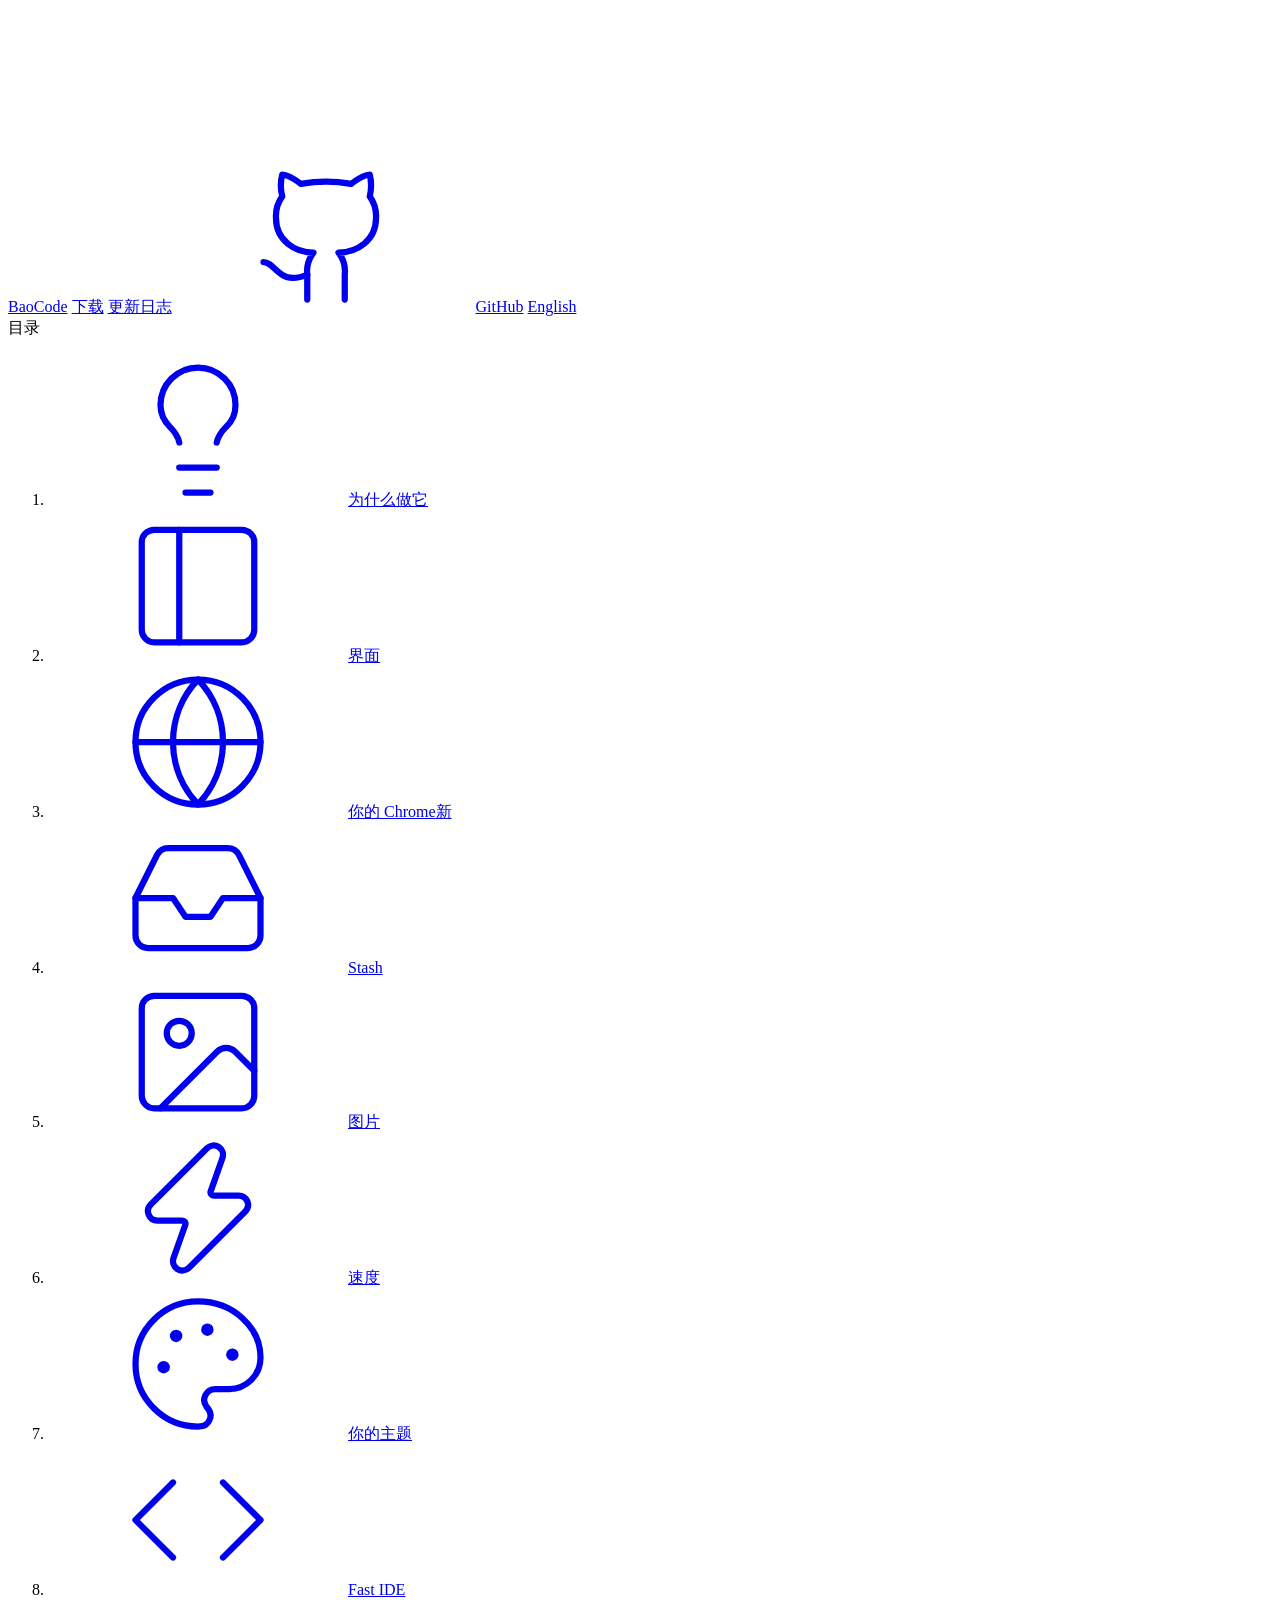
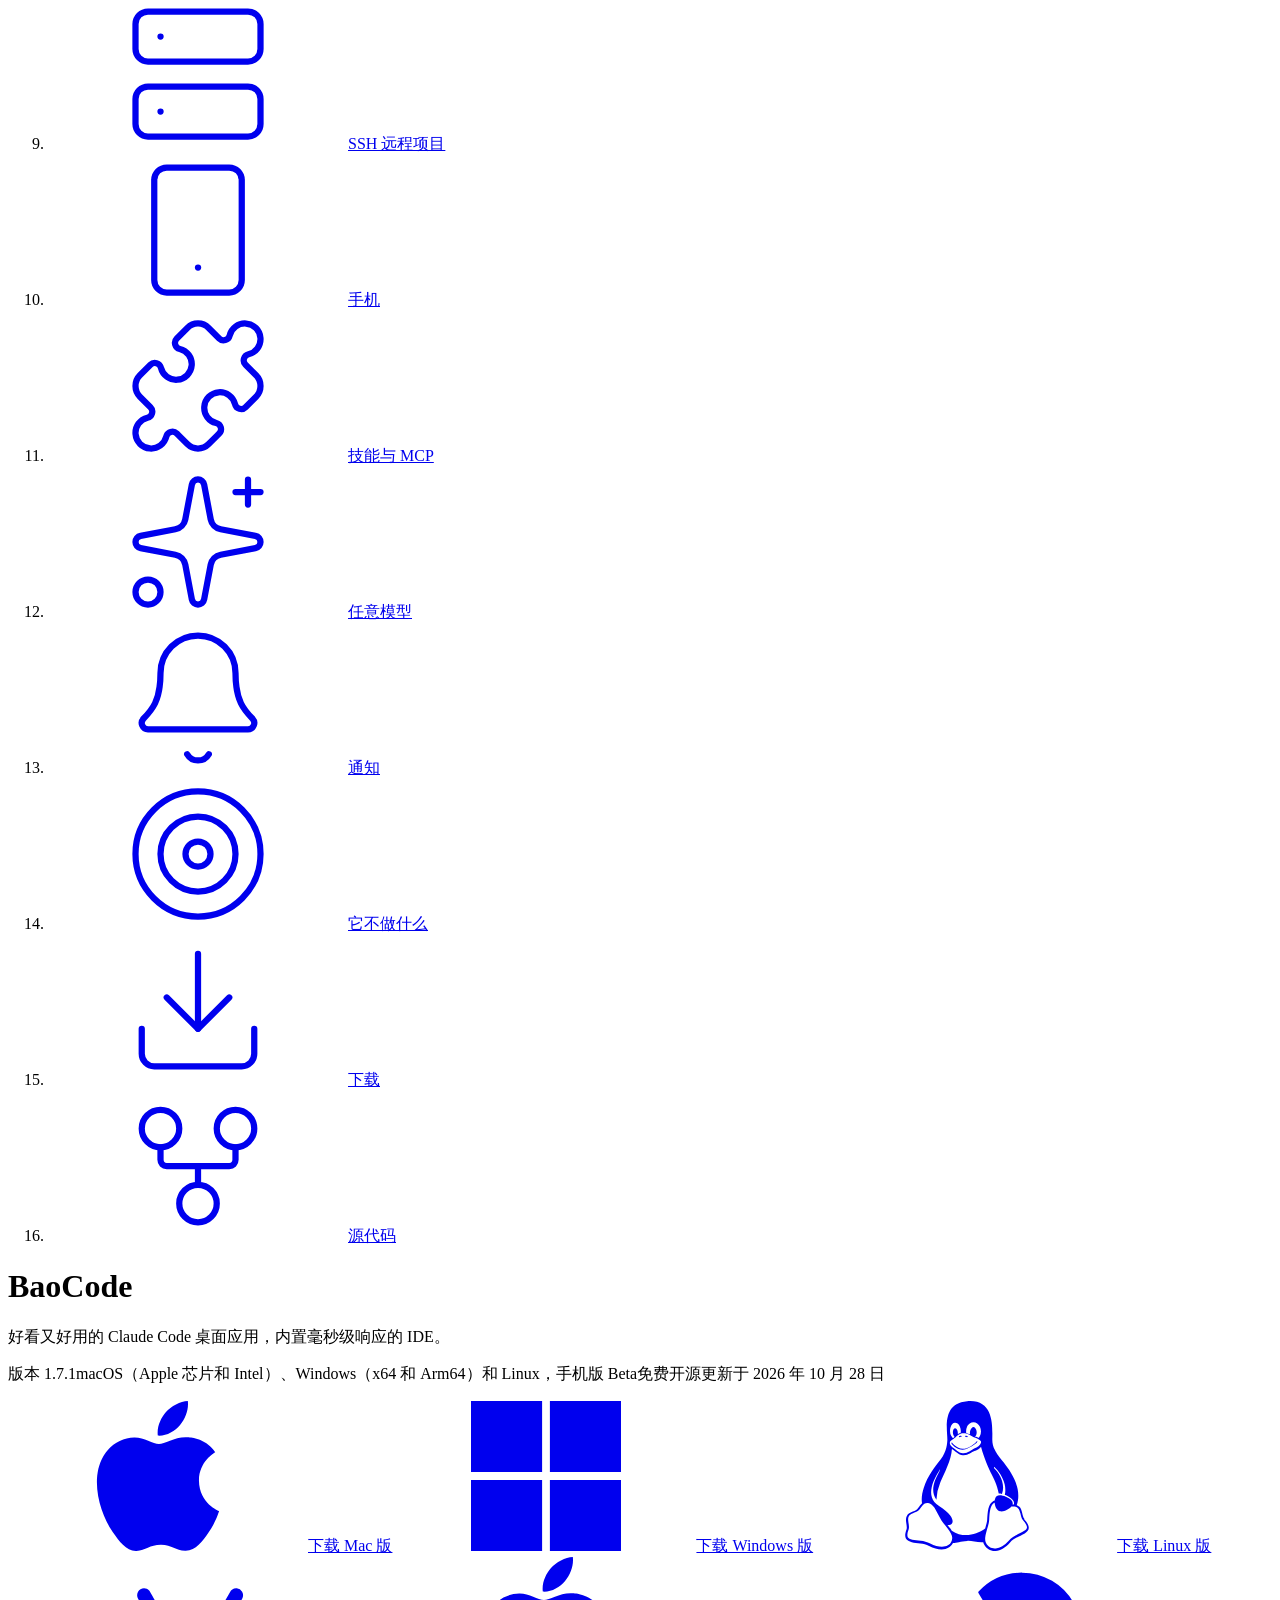
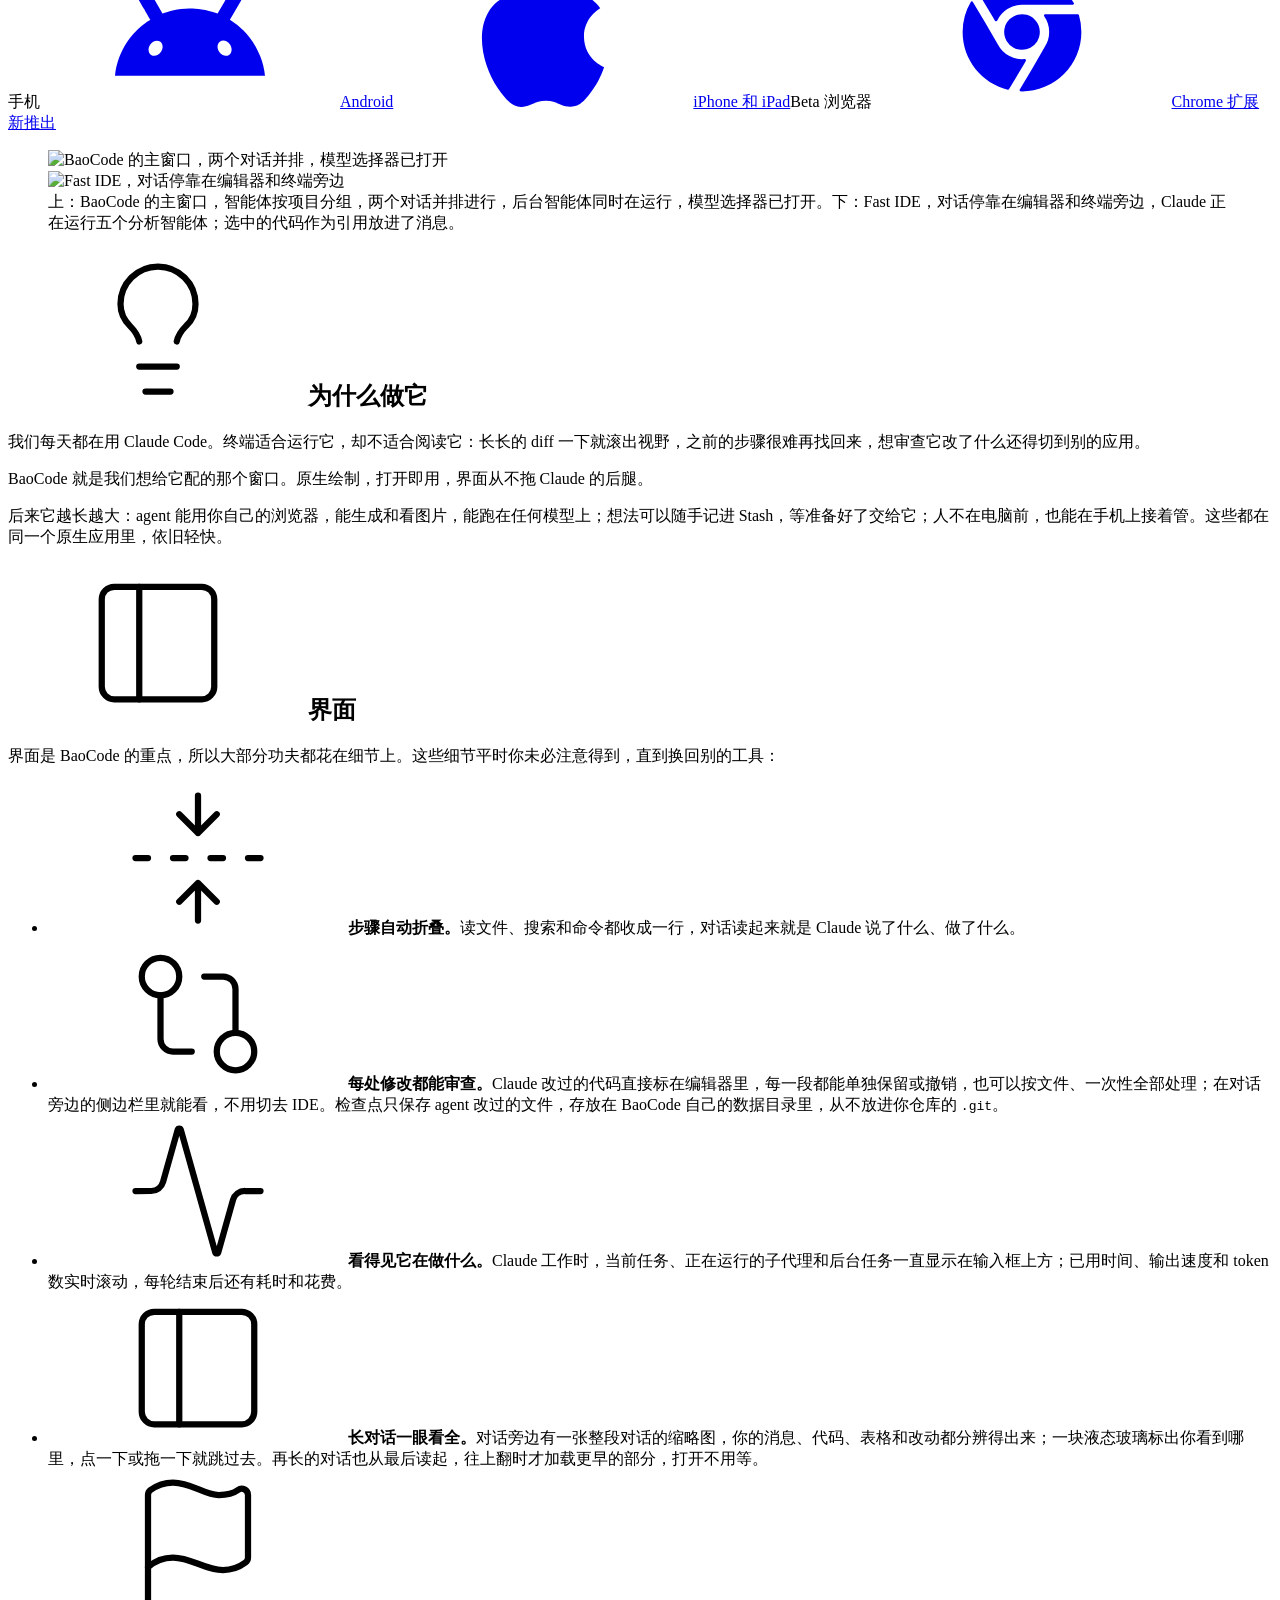
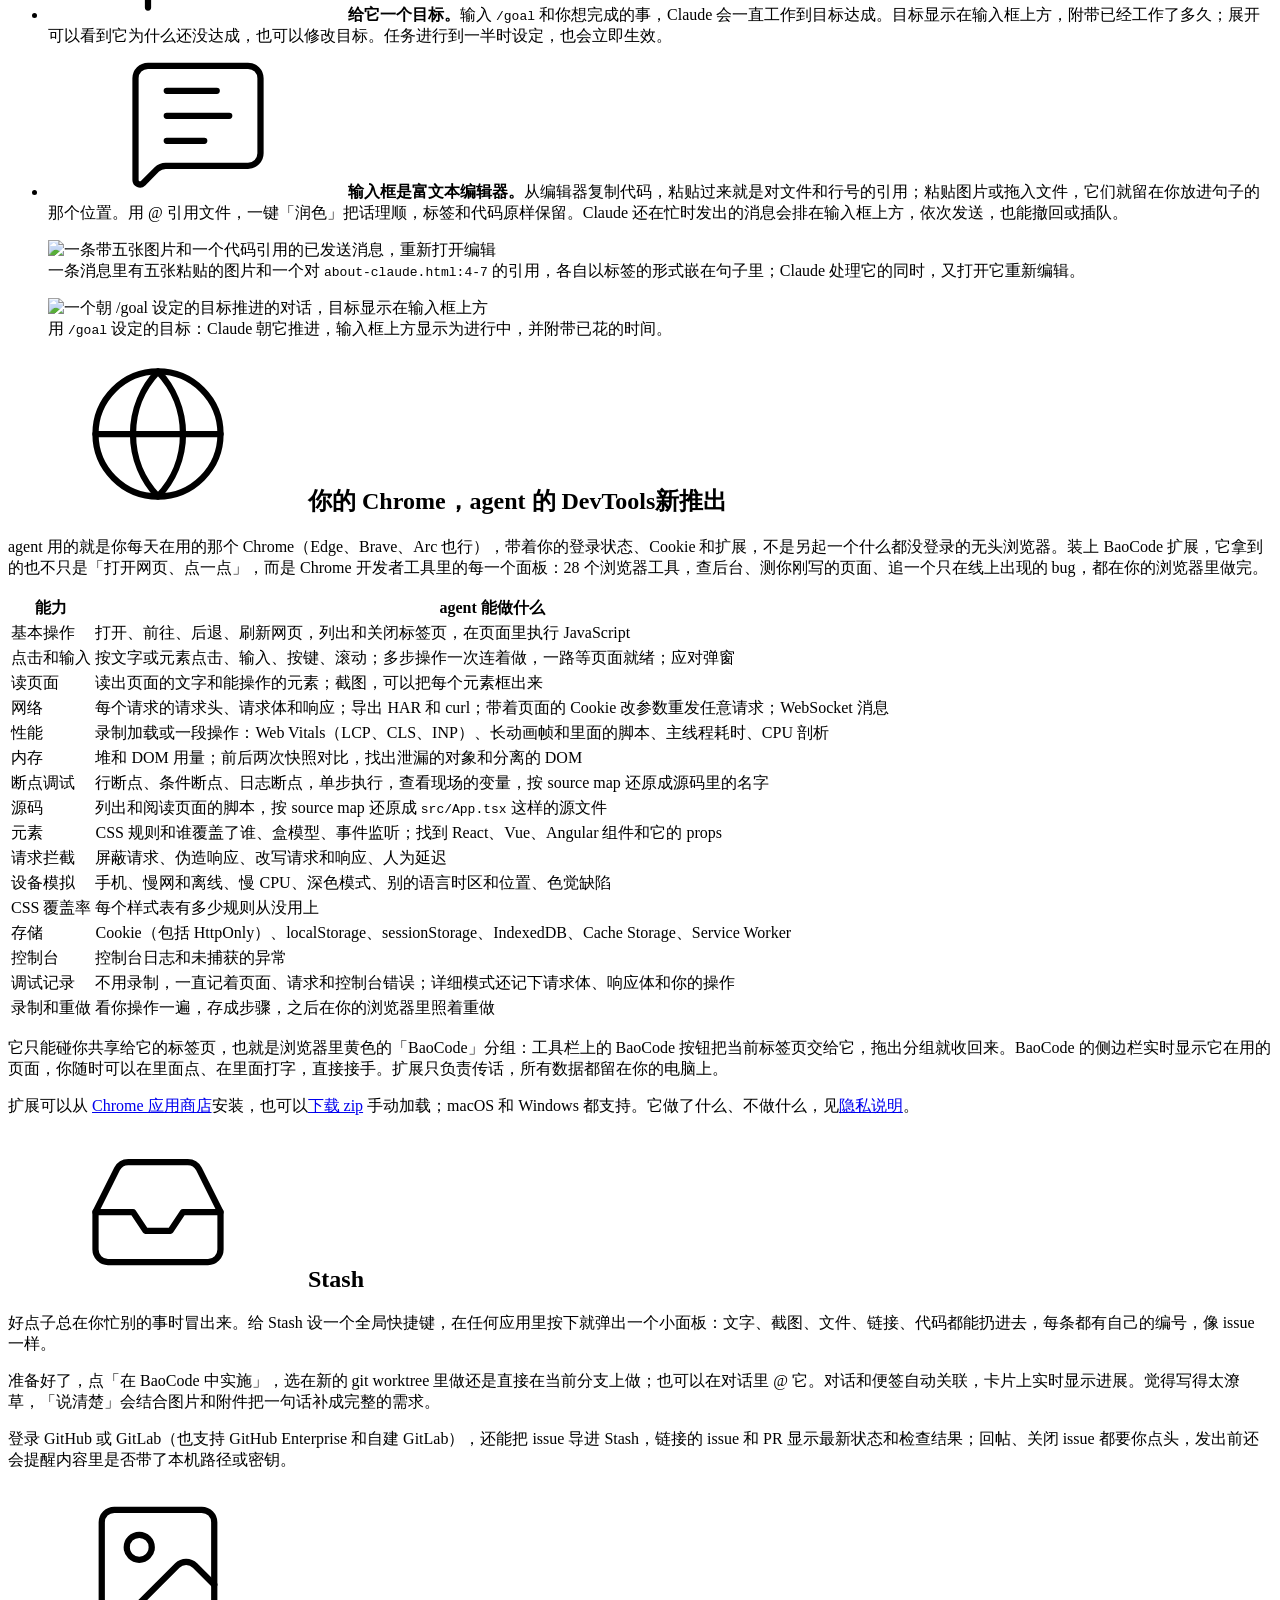
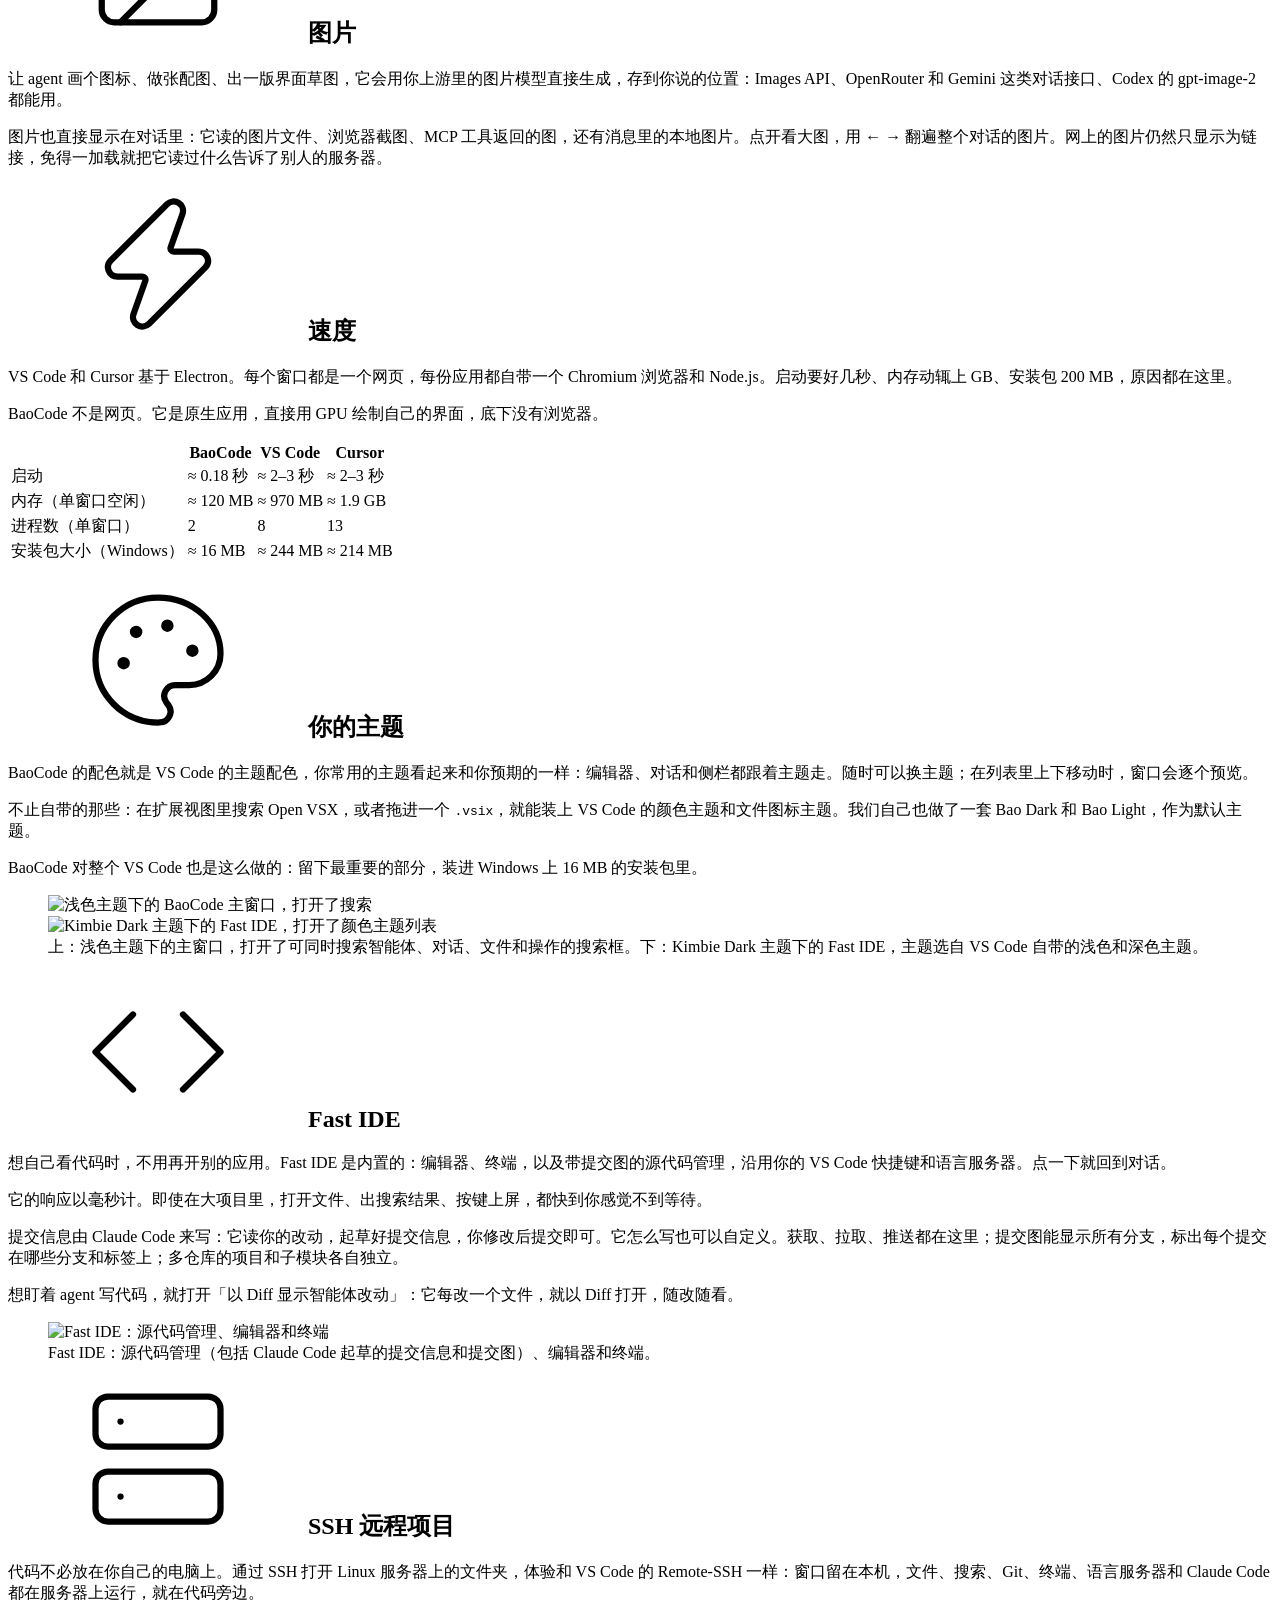
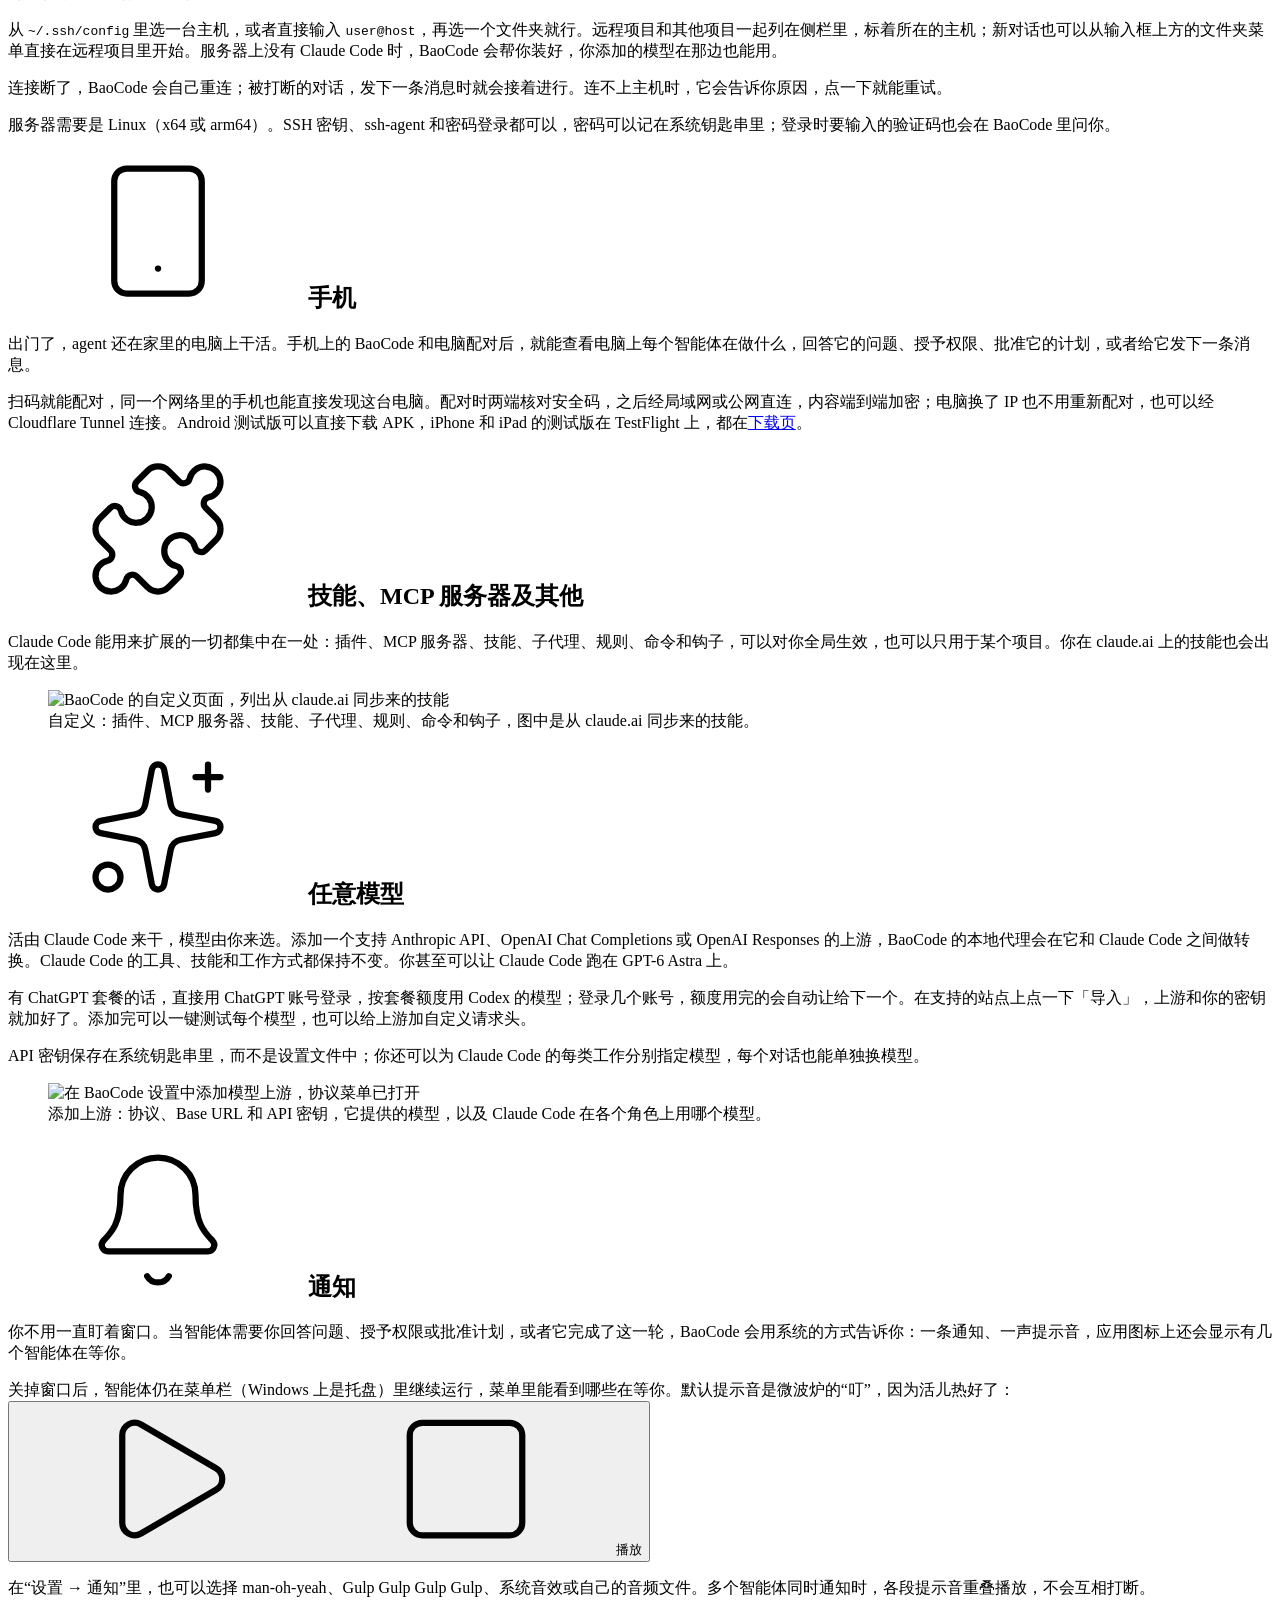
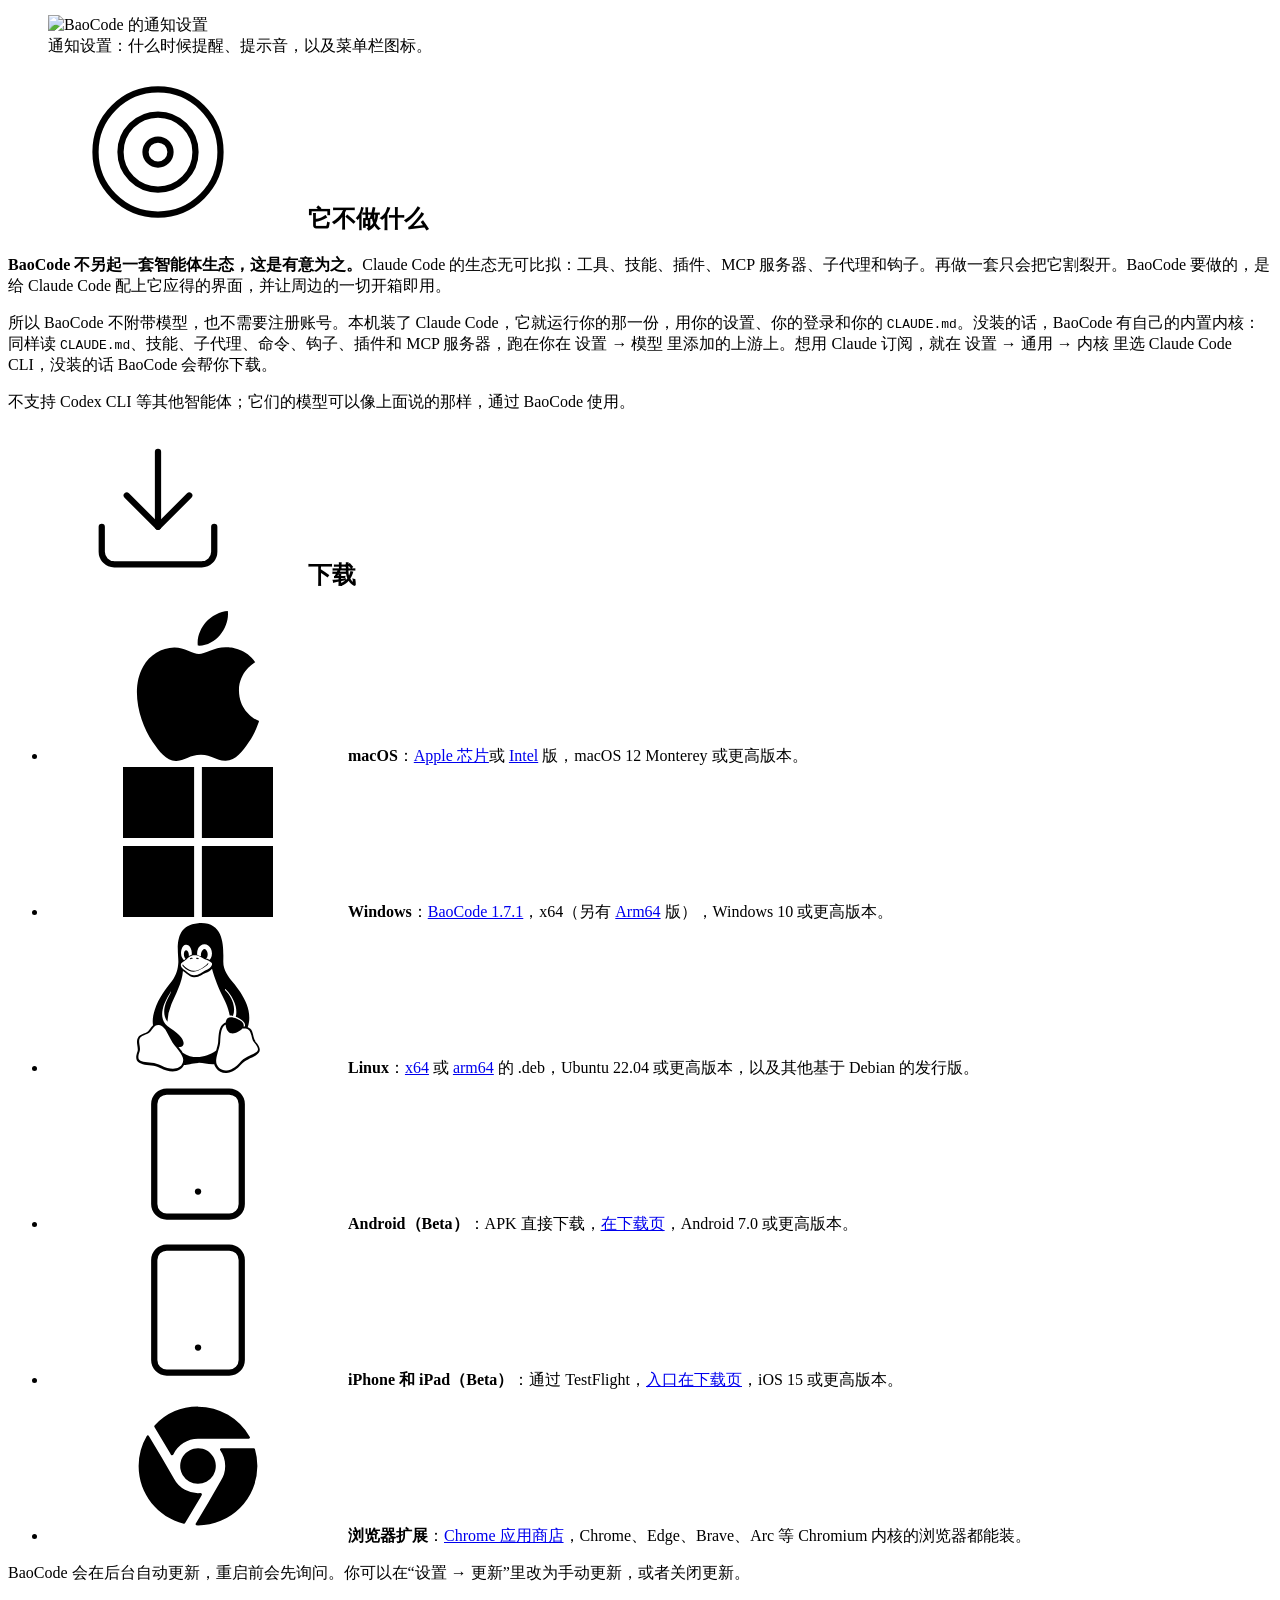
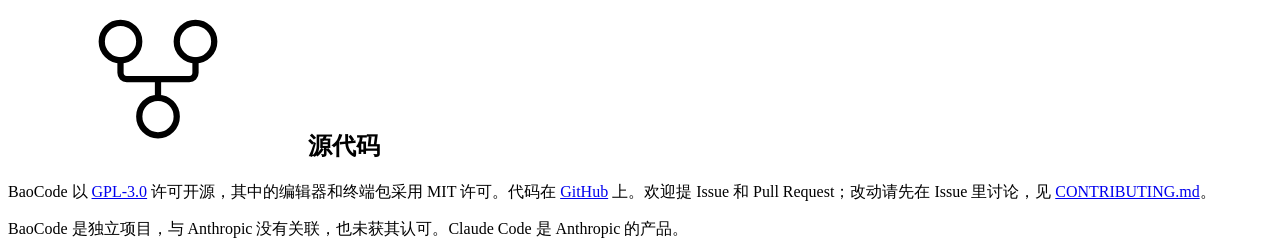
==== site/zh/index.html @ f74f6188 "site: the Android beta back on the site The download page has the Android card again, its APK button" ====
<!doctype html>
<html lang="zh-CN">
<head>
<meta charset="utf-8">
<meta name="viewport" content="width=device-width, initial-scale=1">
<title>BaoCode — 好看又好用的 Claude Code 桌面应用</title>
<meta name="description" content="好看又好用的 Claude Code 桌面应用，内置毫秒级响应的 IDE。">
<link rel="icon" href="/icon.png">
<link rel="stylesheet" href="/style.css">
<script src="/head.js"></script>
<link rel="alternate" hreflang="en" href="https://baocode.dev/">
<link rel="alternate" hreflang="zh" href="https://baocode.dev/zh/">
</head>
<body>
<svg class="sprite" aria-hidden="true">
  <!-- Lucide (ISC), https://lucide.dev; the Apple, Windows and Linux logos from Simple Icons (CC0), https://simpleicons.org -->
  <symbol id="ic-apple" viewBox="0 0 24 24"><path fill="currentColor" d="M12.152 6.896c-.948 0-2.415-1.078-3.96-1.04c-2.04.027-3.91 1.183-4.961 3.014c-2.117 3.675-.546 9.103 1.519 12.09c1.013 1.454 2.208 3.09 3.792 3.039c1.52-.065 2.09-.987 3.935-.987c1.831 0 2.35.987 3.96.948c1.637-.026 2.676-1.48 3.676-2.948c1.156-1.688 1.636-3.325 1.662-3.415c-.039-.013-3.182-1.221-3.22-4.857c-.026-3.04 2.48-4.494 2.597-4.559c-1.429-2.09-3.623-2.324-4.39-2.376c-2-.156-3.675 1.09-4.61 1.09zM15.53 3.83c.843-1.012 1.4-2.427 1.245-3.83c-1.207.052-2.662.805-3.532 1.818c-.78.896-1.454 2.338-1.273 3.714c1.338.104 2.715-.688 3.559-1.701"/></symbol>
  <symbol id="ic-windows" viewBox="0 0 24 24"><path fill="currentColor" d="M0 0h11.377v11.372H0Zm12.623 0H24v11.372H12.623ZM0 12.623h11.377V24H0Zm12.623 0H24V24H12.623"/></symbol>
  <symbol id="ic-linux" viewBox="0 0 24 24"><path fill="currentColor" d="M12.504 0c-.155 0-.315.008-.48.021-4.226.333-3.105 4.807-3.17 6.298-.076 1.092-.3 1.953-1.05 3.02-.885 1.051-2.127 2.75-2.716 4.521-.278.832-.41 1.684-.287 2.489a.424.424 0 00-.11.135c-.26.268-.45.6-.663.839-.199.199-.485.267-.797.4-.313.136-.658.269-.864.68-.09.189-.136.394-.132.602 0 .199.027.4.055.536.058.399.116.728.04.97-.249.68-.28 1.145-.106 1.484.174.334.535.47.94.601.81.2 1.91.135 2.774.6.926.466 1.866.67 2.616.47.526-.116.97-.464 1.208-.946.587-.003 1.23-.269 2.26-.334.699-.058 1.574.267 2.577.2.025.134.063.198.114.333l.003.003c.391.778 1.113 1.132 1.884 1.071.771-.06 1.592-.536 2.257-1.306.631-.765 1.683-1.084 2.378-1.503.348-.199.629-.469.649-.853.023-.4-.2-.811-.714-1.376v-.097l-.003-.003c-.17-.2-.25-.535-.338-.926-.085-.401-.182-.786-.492-1.046h-.003c-.059-.054-.123-.067-.188-.135a.357.357 0 00-.19-.064c.431-1.278.264-2.55-.173-3.694-.533-1.41-1.465-2.638-2.175-3.483-.796-1.005-1.576-1.957-1.56-3.368.026-2.152.236-6.133-3.544-6.139zm.529 3.405h.013c.213 0 .396.062.584.198.19.135.33.332.438.533.105.259.158.459.166.724 0-.02.006-.04.006-.06v.105a.086.086 0 01-.004-.021l-.004-.024a1.807 1.807 0 01-.15.706.953.953 0 01-.213.335.71.71 0 00-.088-.042c-.104-.045-.198-.064-.284-.133a1.312 1.312 0 00-.22-.066c.05-.06.146-.133.183-.198.053-.128.082-.264.088-.402v-.02a1.21 1.21 0 00-.061-.4c-.045-.134-.101-.2-.183-.333-.084-.066-.167-.132-.267-.132h-.016c-.093 0-.176.03-.262.132a.8.8 0 00-.205.334 1.18 1.18 0 00-.09.4v.019c.002.089.008.179.02.267-.193-.067-.438-.135-.607-.202a1.635 1.635 0 01-.018-.2v-.02a1.772 1.772 0 01.15-.768c.082-.22.232-.406.43-.533a.985.985 0 01.594-.2zm-2.962.059h.036c.142 0 .27.048.399.135.146.129.264.288.344.465.09.199.14.4.153.667v.004c.007.134.006.2-.002.266v.08c-.03.007-.056.018-.083.024-.152.055-.274.135-.393.2.012-.09.013-.18.003-.267v-.015c-.012-.133-.04-.2-.082-.333a.613.613 0 00-.166-.267.248.248 0 00-.183-.064h-.021c-.071.006-.13.04-.186.132a.552.552 0 00-.12.27.944.944 0 00-.023.33v.015c.012.135.037.2.08.334.046.134.098.2.166.268.01.009.02.018.034.024-.07.057-.117.07-.176.136a.304.304 0 01-.131.068 2.62 2.62 0 01-.275-.402 1.772 1.772 0 01-.155-.667 1.759 1.759 0 01.08-.668 1.43 1.43 0 01.283-.535c.128-.133.26-.2.418-.2zm1.37 1.706c.332 0 .733.065 1.216.399.293.2.523.269 1.052.468h.003c.255.136.405.266.478.399v-.131a.571.571 0 01.016.47c-.123.31-.516.643-1.063.842v.002c-.268.135-.501.333-.775.465-.276.135-.588.292-1.012.267a1.139 1.139 0 01-.448-.067 3.566 3.566 0 01-.322-.198c-.195-.135-.363-.332-.612-.465v-.005h-.005c-.4-.246-.616-.512-.686-.71-.07-.268-.005-.47.193-.6.224-.135.38-.271.483-.336.104-.074.143-.102.176-.131h.002v-.003c.169-.202.436-.47.839-.601.139-.036.294-.065.466-.065zm2.8 2.142c.358 1.417 1.196 3.475 1.735 4.473.286.534.855 1.659 1.102 3.024.156-.005.33.018.513.064.646-1.671-.546-3.467-1.089-3.966-.22-.2-.232-.335-.123-.335.59.534 1.365 1.572 1.646 2.757.13.535.16 1.104.021 1.67.067.028.135.06.205.067 1.032.534 1.413.938 1.23 1.537v-.043c-.06-.003-.12 0-.18 0h-.016c.151-.467-.182-.825-1.065-1.224-.915-.4-1.646-.336-1.77.465-.008.043-.013.066-.018.135-.068.023-.139.053-.209.064-.43.268-.662.669-.793 1.187-.13.533-.17 1.156-.205 1.869v.003c-.02.334-.17.838-.319 1.35-1.5 1.072-3.58 1.538-5.348.334a2.645 2.645 0 00-.402-.533 1.45 1.45 0 00-.275-.333c.182 0 .338-.03.465-.067a.615.615 0 00.314-.334c.108-.267 0-.697-.345-1.163-.345-.467-.931-.995-1.788-1.521-.63-.4-.986-.87-1.15-1.396-.165-.534-.143-1.085-.015-1.645.245-1.07.873-2.11 1.274-2.763.107-.065.037.135-.408.974-.396.751-1.14 2.497-.122 3.854a8.123 8.123 0 01.647-2.876c.564-1.278 1.743-3.504 1.836-5.268.048.036.217.135.289.202.218.133.38.333.59.465.21.201.477.335.876.335.039.003.075.006.11.006.412 0 .73-.134.997-.268.29-.134.52-.334.74-.4h.005c.467-.135.835-.402 1.044-.7zm2.185 8.958c.037.6.343 1.245.882 1.377.588.134 1.434-.333 1.791-.765l.211-.01c.315-.007.577.01.847.268l.003.003c.208.199.305.53.391.876.085.4.154.78.409 1.066.486.527.645.906.636 1.14l.003-.007v.018l-.003-.012c-.015.262-.185.396-.498.595-.63.401-1.746.712-2.457 1.57-.618.737-1.37 1.14-2.036 1.191-.664.053-1.237-.2-1.574-.898l-.005-.003c-.21-.4-.12-1.025.056-1.69.176-.668.428-1.344.463-1.897.037-.714.076-1.335.195-1.814.12-.465.308-.797.641-.984l.045-.022zm-10.814.049h.01c.053 0 .105.005.157.014.376.055.706.333 1.023.752l.91 1.664.003.003c.243.533.754 1.064 1.189 1.637.434.598.77 1.131.729 1.57v.006c-.057.744-.48 1.148-1.125 1.294-.645.135-1.52.002-2.395-.464-.968-.536-2.118-.469-2.857-.602-.369-.066-.61-.2-.723-.4-.11-.2-.113-.602.123-1.23v-.004l.002-.003c.117-.334.03-.752-.027-1.118-.055-.401-.083-.71.043-.94.16-.334.396-.4.69-.533.294-.135.64-.202.915-.47h.002v-.002c.256-.268.445-.601.668-.838.19-.201.38-.336.663-.336zm7.159-9.074c-.435.201-.945.535-1.488.535-.542 0-.97-.267-1.28-.466-.154-.134-.28-.268-.373-.335-.164-.134-.144-.333-.074-.333.109.016.129.134.199.2.096.066.215.2.36.333.292.2.68.467 1.167.467.485 0 1.053-.267 1.398-.466.195-.135.445-.334.648-.467.156-.136.149-.267.279-.267.128.016.034.134-.147.332a8.097 8.097 0 01-.69.468zm-1.082-1.583V5.64c-.006-.02.013-.042.029-.05.074-.043.18-.027.26.004.063 0 .16.067.15.135-.006.049-.085.066-.135.066-.055 0-.092-.043-.141-.068-.052-.018-.146-.008-.163-.065zm-.551 0c-.02.058-.113.049-.166.066-.047.025-.086.068-.14.068-.05 0-.13-.02-.136-.068-.01-.066.088-.133.15-.133.08-.031.184-.047.259-.005.019.009.036.03.03.05v.02h.003z"/></symbol>
  <symbol id="ic-github" viewBox="0 0 24 24"><g fill="none" stroke="currentColor" stroke-linecap="round" stroke-linejoin="round"><path d="M15 22v-4a4.8 4.8 0 0 0-1-3.5c3 0 6-2 6-5.5c.08-1.25-.27-2.48-1-3.5c.28-1.15.28-2.35 0-3.5c0 0-1 0-3 1.5c-2.64-.5-5.36-.5-8 0C6 2 5 2 5 2c-.3 1.15-.3 2.35 0 3.5A5.4 5.4 0 0 0 4 9c0 3.5 3 5.5 6 5.5c-.39.49-.68 1.05-.85 1.65S8.93 17.38 9 18v4"/><path d="M9 18c-4.51 2-5-2-7-2"/></g></symbol>
  <symbol id="ic-lightbulb" viewBox="0 0 24 24"><path fill="none" stroke="currentColor" stroke-linecap="round" stroke-linejoin="round" d="M15 14c.2-1 .7-1.7 1.5-2.5c1-.9 1.5-2.2 1.5-3.5A6 6 0 0 0 6 8c0 1 .2 2.2 1.5 3.5c.7.7 1.3 1.5 1.5 2.5m0 4h6m-5 4h4"/></symbol>
  <symbol id="ic-panel-left" viewBox="0 0 24 24"><g fill="none" stroke="currentColor" stroke-linecap="round" stroke-linejoin="round"><rect width="18" height="18" x="3" y="3" rx="2"/><path d="M9 3v18"/></g></symbol>
  <symbol id="ic-zap" viewBox="0 0 24 24"><path fill="none" stroke="currentColor" stroke-linecap="round" stroke-linejoin="round" d="M15.914 4a1.5 1.5 0 0 0-2.474-1.561l-9 9A1.5 1.5 0 0 0 5.5 14h4.002a.5.5 0 0 1 .471.666L8.086 20a1.5 1.5 0 0 0 2.475 1.56l9-9A1.5 1.5 0 0 0 18.5 10h-3.997a.5.5 0 0 1-.472-.667z"/></symbol>
  <symbol id="ic-palette" viewBox="0 0 24 24"><g fill="none" stroke="currentColor" stroke-linecap="round" stroke-linejoin="round"><path d="M12 22a1 1 0 0 1 0-20a10 9 0 0 1 10 9a5 5 0 0 1-5 5h-2.25a1.75 1.75 0 0 0-1.4 2.8l.3.4a1.75 1.75 0 0 1-1.4 2.8z"/><circle cx="13.5" cy="6.5" r=".5" fill="currentColor"/><circle cx="17.5" cy="10.5" r=".5" fill="currentColor"/><circle cx="6.5" cy="12.5" r=".5" fill="currentColor"/><circle cx="8.5" cy="7.5" r=".5" fill="currentColor"/></g></symbol>
  <symbol id="ic-code" viewBox="0 0 24 24"><path fill="none" stroke="currentColor" stroke-linecap="round" stroke-linejoin="round" d="m16 18l6-6l-6-6M8 6l-6 6l6 6"/></symbol>
  <symbol id="ic-server" viewBox="0 0 24 24"><g fill="none" stroke="currentColor" stroke-linecap="round" stroke-linejoin="round"><rect width="20" height="8" x="2" y="2" rx="2" ry="2"/><rect width="20" height="8" x="2" y="14" rx="2" ry="2"/><path d="M6 6h.01M6 18h.01"/></g></symbol>
  <symbol id="ic-puzzle" viewBox="0 0 24 24"><path fill="none" stroke="currentColor" stroke-linecap="round" stroke-linejoin="round" d="M15.39 4.39a1 1 0 0 0 1.68-.474a2.5 2.5 0 1 1 3.014 3.015a1 1 0 0 0-.474 1.68l1.683 1.682a2.414 2.414 0 0 1 0 3.414L19.61 15.39a1 1 0 0 1-1.68-.474a2.5 2.5 0 1 0-3.014 3.015a1 1 0 0 1 .474 1.68l-1.683 1.682a2.414 2.414 0 0 1-3.414 0L8.61 19.61a1 1 0 0 0-1.68.474a2.5 2.5 0 1 1-3.014-3.015a1 1 0 0 0 .474-1.68l-1.683-1.682a2.414 2.414 0 0 1 0-3.414L4.39 8.61a1 1 0 0 1 1.68.474a2.5 2.5 0 1 0 3.014-3.015a1 1 0 0 1-.474-1.68l1.683-1.682a2.414 2.414 0 0 1 3.414 0z"/></symbol>
  <symbol id="ic-sparkles" viewBox="0 0 24 24"><g fill="none" stroke="currentColor" stroke-linecap="round" stroke-linejoin="round"><path d="M11.017 2.814a1 1 0 0 1 1.966 0l1.051 5.558a2 2 0 0 0 1.594 1.594l5.558 1.051a1 1 0 0 1 0 1.966l-5.558 1.051a2 2 0 0 0-1.594 1.594l-1.051 5.558a1 1 0 0 1-1.966 0l-1.051-5.558a2 2 0 0 0-1.594-1.594l-5.558-1.051a1 1 0 0 1 0-1.966l5.558-1.051a2 2 0 0 0 1.594-1.594zM20 2v4m2-2h-4"/><circle cx="4" cy="20" r="2"/></g></symbol>
  <symbol id="ic-bell" viewBox="0 0 24 24"><path fill="none" stroke="currentColor" stroke-linecap="round" stroke-linejoin="round" d="M10.268 21a2 2 0 0 0 3.464 0m-10.47-5.674A1 1 0 0 0 4 17h16a1 1 0 0 0 .74-1.673C19.41 13.956 18 12.499 18 8A6 6 0 0 0 6 8c0 4.499-1.411 5.956-2.738 7.326"/></symbol>
  <symbol id="ic-target" viewBox="0 0 24 24"><g fill="none" stroke="currentColor" stroke-linecap="round" stroke-linejoin="round"><circle cx="12" cy="12" r="10"/><circle cx="12" cy="12" r="6"/><circle cx="12" cy="12" r="2"/></g></symbol>
  <symbol id="ic-download" viewBox="0 0 24 24"><g fill="none" stroke="currentColor" stroke-linecap="round" stroke-linejoin="round"><path d="M12 15V3m9 12v4a2 2 0 0 1-2 2H5a2 2 0 0 1-2-2v-4"/><path d="m7 10l5 5l5-5"/></g></symbol>
  <symbol id="ic-git-fork" viewBox="0 0 24 24"><g fill="none" stroke="currentColor" stroke-linecap="round" stroke-linejoin="round"><circle cx="12" cy="18" r="3"/><circle cx="6" cy="6" r="3"/><circle cx="18" cy="6" r="3"/><path d="M18 9v2c0 .6-.4 1-1 1H7c-.6 0-1-.4-1-1V9m6 3v3"/></g></symbol>
  <symbol id="ic-fold-vertical" viewBox="0 0 24 24"><path fill="none" stroke="currentColor" stroke-linecap="round" stroke-linejoin="round" d="M12 22v-6m0-8V2M4 12H2m8 0H8m8 0h-2m8 0h-2m-5 7l-3-3l-3 3m6-14l-3 3l-3-3"/></symbol>
  <symbol id="ic-git-compare" viewBox="0 0 24 24"><g fill="none" stroke="currentColor" stroke-linecap="round" stroke-linejoin="round"><circle cx="18" cy="18" r="3"/><circle cx="6" cy="6" r="3"/><path d="M13 6h3a2 2 0 0 1 2 2v7m-7 3H8a2 2 0 0 1-2-2V9"/></g></symbol>
  <symbol id="ic-activity" viewBox="0 0 24 24"><path fill="none" stroke="currentColor" stroke-linecap="round" stroke-linejoin="round" d="M22 12h-2.48a2 2 0 0 0-1.93 1.46l-2.35 8.36a.25.25 0 0 1-.48 0L9.24 2.18a.25.25 0 0 0-.48 0l-2.35 8.36A2 2 0 0 1 4.49 12H2"/></symbol>
  <symbol id="ic-flag" viewBox="0 0 24 24"><path fill="none" stroke="currentColor" stroke-linecap="round" stroke-linejoin="round" d="M4 22V4a1 1 0 0 1 .4-.8A6 6 0 0 1 8 2c3 0 5 2 7.333 2q2 0 3.067-.8A1 1 0 0 1 20 4v10a1 1 0 0 1-.4.8A6 6 0 0 1 16 16c-3 0-5-2-8-2a6 6 0 0 0-4 1.528"/></symbol>
  <symbol id="ic-message-square-text" viewBox="0 0 24 24"><path fill="none" stroke="currentColor" stroke-linecap="round" stroke-linejoin="round" d="M22 17a2 2 0 0 1-2 2H6.828a2 2 0 0 0-1.414.586l-2.202 2.202A.71.71 0 0 1 2 21.286V5a2 2 0 0 1 2-2h16a2 2 0 0 1 2 2zM7 11h10M7 15h6M7 7h8"/></symbol>
  <symbol id="ic-play" viewBox="0 0 24 24"><path fill="none" stroke="currentColor" stroke-linecap="round" stroke-linejoin="round" d="M5 5a2 2 0 0 1 3.008-1.728l11.997 6.998a2 2 0 0 1 .003 3.458l-12 7A2 2 0 0 1 5 19z"/></symbol>
  <symbol id="ic-chrome" viewBox="0 0 24 24"><path fill="currentColor" d="M4.139 7.197a.195.195 0 0 0-.336-.002A9.46 9.46 0 0 0 2.5 12c0 4.462 3.076 8.206 7.224 9.226a.2.2 0 0 0 .216-.092l2.466-4.14l.198-.343c.085-.148-.044-.333-.214-.318a4.35 4.35 0 0 1-4.247-2.32l-1.97-3.406z"/><path fill="currentColor" d="m9.566 13.483l-.03-.058l-.074-.127a2.85 2.85 0 1 1 5.039.07l-.037.057l-.07.12a2.848 2.848 0 0 1-4.83-.063"/><path fill="currentColor" d="m15.675 14.329l-1.978 3.428l-2.051 3.445a.194.194 0 0 0 .161.296L12 21.5a9.5 9.5 0 0 0 9.5-9.5a9.5 9.5 0 0 0-.392-2.71a.2.2 0 0 0-.19-.14h-5.193c-.172 0-.267.205-.168.345c.5.708.793 1.572.793 2.505a4.33 4.33 0 0 1-.675 2.329M12 7.65h8.12c.15 0 .245-.158.172-.29A9.5 9.5 0 0 0 12 2.5a9.47 9.47 0 0 0-6.949 3.022a.2.2 0 0 0-.024.236L7.47 9.852l.2.345c.085.148.31.129.382-.027A4.35 4.35 0 0 1 12 7.65"/></symbol>
  <symbol id="ic-android" viewBox="0 0 24 24"><path fill="currentColor" d="M18.4395 5.5586c-.675 1.1664-1.352 2.3318-2.0274 3.498-.0366-.0155-.0742-.0286-.1113-.043-1.8249-.6957-3.484-.8-4.42-.787-1.8551.0185-3.3544.4643-4.2597.8203-.084-.1494-1.7526-3.021-2.0215-3.4864a1.1451 1.1451 0 0 0-.1406-.1914c-.3312-.364-.9054-.4859-1.379-.203-.475.282-.7136.9361-.3886 1.5019 1.9466 3.3696-.0966-.2158 1.9473 3.3593.0172.031-.4946.2642-1.3926 1.0177C2.8987 12.176.452 14.772 0 18.9902h24c-.119-1.1108-.3686-2.099-.7461-3.0683-.7438-1.9118-1.8435-3.2928-2.7402-4.1836a12.1048 12.1048 0 0 0-2.1309-1.6875c.6594-1.122 1.312-2.2559 1.9649-3.3848.2077-.3615.1886-.7956-.0079-1.1191a1.1001 1.1001 0 0 0-.8515-.5332c-.5225-.0536-.9392.3128-1.0488.5449zm-.0391 8.461c.3944.5926.324 1.3306-.1563 1.6503-.4799.3197-1.188.0985-1.582-.4941-.3944-.5927-.324-1.3307.1563-1.6504.4727-.315 1.1812-.1086 1.582.4941zM7.207 13.5273c.4803.3197.5506 1.0577.1563 1.6504-.394.5926-1.1038.8138-1.584.4941-.48-.3197-.5503-1.0577-.1563-1.6504.4008-.6021 1.1087-.8106 1.584-.4941z"/></symbol>
  <symbol id="ic-globe" viewBox="0 0 24 24"><g fill="none" stroke="currentColor" stroke-linecap="round" stroke-linejoin="round"><circle cx="12" cy="12" r="10"/><path d="M12 2a14.5 14.5 0 0 0 0 20a14.5 14.5 0 0 0 0-20M2 12h20"/></g></symbol>
  <symbol id="ic-inbox" viewBox="0 0 24 24"><g fill="none" stroke="currentColor" stroke-linecap="round" stroke-linejoin="round"><path d="M22 12h-6l-2 3h-4l-2-3H2"/><path d="M5.45 5.11L2 12v6a2 2 0 0 0 2 2h16a2 2 0 0 0 2-2v-6l-3.45-6.89A2 2 0 0 0 16.76 4H7.24a2 2 0 0 0-1.79 1.11"/></g></symbol>
  <symbol id="ic-image" viewBox="0 0 24 24"><g fill="none" stroke="currentColor" stroke-linecap="round" stroke-linejoin="round"><rect width="18" height="18" x="3" y="3" rx="2" ry="2"/><circle cx="9" cy="9" r="2"/><path d="m21 15l-3.086-3.086a2 2 0 0 0-2.828 0L6 21"/></g></symbol>
  <symbol id="ic-smartphone" viewBox="0 0 24 24"><g fill="none" stroke="currentColor" stroke-linecap="round" stroke-linejoin="round"><rect width="14" height="20" x="5" y="2" rx="2" ry="2"/><path d="M12 18h.01"/></g></symbol>
  <symbol id="ic-square" viewBox="0 0 24 24"><rect width="18" height="18" x="3" y="3" fill="none" stroke="currentColor" stroke-linecap="round" stroke-linejoin="round" rx="2"/></symbol>
</svg>
<canvas class="grid" aria-hidden="true"></canvas>
<header class="top">
  <a class="brand" href="/zh/"><img src="/icon.png" alt="">BaoCode</a>
  <a href="/zh/download">下载</a>
  <a href="/zh/changelog">更新日志</a>
  <a href="https://github.com/baocode-dev/baocode"><svg class="ic" aria-hidden="true"><use href="#ic-github"/></svg>GitHub</a>
  <a class="lang" href="/" hreflang="en" lang="en">English</a>
</header>

<main class="page">
  <nav class="toc" aria-label="目录">
    <div class="label">目录</div>
    <ol>
      <li><a href="#why"><svg class="ic" aria-hidden="true"><use href="#ic-lightbulb"/></svg>为什么做它</a></li>
      <li><a href="#interface"><svg class="ic" aria-hidden="true"><use href="#ic-panel-left"/></svg>界面</a></li>
      <li><a href="#browser"><svg class="ic" aria-hidden="true"><use href="#ic-globe"/></svg>你的 Chrome<span class="pill-new small">新</span></a></li>
      <li><a href="#stash"><svg class="ic" aria-hidden="true"><use href="#ic-inbox"/></svg>Stash</a></li>
      <li><a href="#images"><svg class="ic" aria-hidden="true"><use href="#ic-image"/></svg>图片</a></li>
      <li><a href="#speed"><svg class="ic" aria-hidden="true"><use href="#ic-zap"/></svg>速度</a></li>
      <li><a href="#themes"><svg class="ic" aria-hidden="true"><use href="#ic-palette"/></svg>你的主题</a></li>
      <li><a href="#tools"><svg class="ic" aria-hidden="true"><use href="#ic-code"/></svg>Fast IDE</a></li>
      <li><a href="#remote"><svg class="ic" aria-hidden="true"><use href="#ic-server"/></svg>SSH 远程项目</a></li>
      <li><a href="#mobile"><svg class="ic" aria-hidden="true"><use href="#ic-smartphone"/></svg>手机</a></li>
      <li><a href="#customize"><svg class="ic" aria-hidden="true"><use href="#ic-puzzle"/></svg>技能与 MCP</a></li>
      <li><a href="#models"><svg class="ic" aria-hidden="true"><use href="#ic-sparkles"/></svg>任意模型</a></li>
      <li><a href="#notifications"><svg class="ic" aria-hidden="true"><use href="#ic-bell"/></svg>通知</a></li>
      <li><a href="#limits"><svg class="ic" aria-hidden="true"><use href="#ic-target"/></svg>它不做什么</a></li>
      <li><a href="#download"><svg class="ic" aria-hidden="true"><use href="#ic-download"/></svg>下载</a></li>
      <li><a href="#source"><svg class="ic" aria-hidden="true"><use href="#ic-git-fork"/></svg>源代码</a></li>
    </ol>
  </nav>

  <h1 data-channel-title>BaoCode</h1>
  <p class="subtitle" data-channel-subtitle>好看又好用的 Claude Code 桌面应用，内置毫秒级响应的 IDE。</p>
  <p class="meta"><span data-version>版本 1.7.1</span><span>macOS（Apple 芯片和 Intel）、Windows（x64 和 Arm64）和 Linux，手机版 Beta</span><span>免费开源</span><span data-updated>更新于 2026 年 10 月 28 日</span></p>

  <div class="actions">
    <a class="button primary" href="/zh/download"><svg class="ic logo" aria-hidden="true"><use href="#ic-apple"/></svg>下载 Mac 版</a>
    <a class="button" data-file="windows" data-windows href="/dl/windows"><svg class="ic logo" aria-hidden="true"><use href="#ic-windows"/></svg>下载 Windows 版</a>
    <a class="button" href="/zh/download#linux"><svg class="ic logo" aria-hidden="true"><use href="#ic-linux"/></svg>下载 Linux 版</a>
  </div>
  <div class="also">
    <span class="group"><span class="label">手机</span><a href="/zh/download#phone"><svg class="ic logo" aria-hidden="true"><use href="#ic-android"/></svg>Android</a><a href="/zh/download#phone"><svg class="ic logo" aria-hidden="true"><use href="#ic-apple"/></svg>iPhone 和 iPad</a><span class="beta">Beta</span></span>
    <span class="group"><span class="label">浏览器</span><a href="/dl/chrome-web-store"><svg class="ic logo" aria-hidden="true"><use href="#ic-chrome"/></svg>Chrome 扩展<span class="pill-new tag">新推出</span></a></span>
  </div>

  <figure>
    <div class="img" data-src="/shots/main.webp"><img decoding="async" src="/shots/main.webp" width="1568" height="976" alt="BaoCode 的主窗口，两个对话并排，模型选择器已打开" fetchpriority="high"></div>
    <div class="img" data-src="/shots/main-ide.webp"><img decoding="async" loading="lazy" src="/shots/main-ide.webp" width="1568" height="1007" alt="Fast IDE，对话停靠在编辑器和终端旁边"></div>
    <figcaption>上：BaoCode 的主窗口，智能体按项目分组，两个对话并排进行，后台智能体同时在运行，模型选择器已打开。下：Fast IDE，对话停靠在编辑器和终端旁边，Claude 正在运行五个分析智能体；选中的代码作为引用放进了消息。</figcaption>
  </figure>

  <h2 id="why"><svg class="ic" aria-hidden="true"><use href="#ic-lightbulb"/></svg>为什么做它</h2>
  <p>我们每天都在用 Claude Code。终端适合运行它，却不适合阅读它：长长的 diff 一下就滚出视野，之前的步骤很难再找回来，想审查它改了什么还得切到别的应用。</p>
  <p>BaoCode 就是我们想给它配的那个窗口。原生绘制，打开即用，界面从不拖 Claude 的后腿。</p>
  <p>后来它越长越大：agent 能用你自己的浏览器，能生成和看图片，能跑在任何模型上；想法可以随手记进 Stash，等准备好了交给它；人不在电脑前，也能在手机上接着管。这些都在同一个原生应用里，依旧轻快。</p>

  <h2 id="interface"><svg class="ic" aria-hidden="true"><use href="#ic-panel-left"/></svg>界面</h2>
  <p>界面是 BaoCode 的重点，所以大部分功夫都花在细节上。这些细节平时你未必注意得到，直到换回别的工具：</p>
  <ul class="features">
    <li><svg class="ic" aria-hidden="true"><use href="#ic-fold-vertical"/></svg><span><strong>步骤自动折叠。</strong>读文件、搜索和命令都收成一行，对话读起来就是 Claude 说了什么、做了什么。</span></li>
    <li><svg class="ic" aria-hidden="true"><use href="#ic-git-compare"/></svg><span><strong>每处修改都能审查。</strong>Claude 改过的代码直接标在编辑器里，每一段都能单独保留或撤销，也可以按文件、一次性全部处理；在对话旁边的侧边栏里就能看，不用切去 IDE。检查点只保存 agent 改过的文件，存放在 BaoCode 自己的数据目录里，从不放进你仓库的 <code>.git</code>。</span></li>
    <li><svg class="ic" aria-hidden="true"><use href="#ic-activity"/></svg><span><strong>看得见它在做什么。</strong>Claude 工作时，当前任务、正在运行的子代理和后台任务一直显示在输入框上方；已用时间、输出速度和 token 数实时滚动，每轮结束后还有耗时和花费。</span></li>
    <li><svg class="ic" aria-hidden="true"><use href="#ic-panel-left"/></svg><span><strong>长对话一眼看全。</strong>对话旁边有一张整段对话的缩略图，你的消息、代码、表格和改动都分辨得出来；一块液态玻璃标出你看到哪里，点一下或拖一下就跳过去。再长的对话也从最后读起，往上翻时才加载更早的部分，打开不用等。</span></li>
    <li><svg class="ic" aria-hidden="true"><use href="#ic-flag"/></svg><span><strong>给它一个目标。</strong>输入 <code>/goal</code> 和你想完成的事，Claude 会一直工作到目标达成。目标显示在输入框上方，附带已经工作了多久；展开可以看到它为什么还没达成，也可以修改目标。任务进行到一半时设定，也会立即生效。</span></li>
    <li><svg class="ic" aria-hidden="true"><use href="#ic-message-square-text"/></svg><span><strong>输入框是富文本编辑器。</strong>从编辑器复制代码，粘贴过来就是对文件和行号的引用；粘贴图片或拖入文件，它们就留在你放进句子的那个位置。用 @ 引用文件，一键「润色」把话理顺，标签和代码原样保留。Claude 还在忙时发出的消息会排在输入框上方，依次发送，也能撤回或插队。</span></li>
  </ul>
  <figure>
    <div class="img" data-src="/shots/composer.webp"><img decoding="async" loading="lazy" src="/shots/composer.webp" width="1568" height="1089" alt="一条带五张图片和一个代码引用的已发送消息，重新打开编辑"></div>
    <figcaption>一条消息里有五张粘贴的图片和一个对 <code>about-claude.html:4-7</code> 的引用，各自以标签的形式嵌在句子里；Claude 处理它的同时，又打开它重新编辑。</figcaption>
  </figure>
  <figure>
    <div class="img" data-src="/shots/goal.webp"><img decoding="async" loading="lazy" src="/shots/goal.webp" width="1568" height="1224" alt="一个朝 /goal 设定的目标推进的对话，目标显示在输入框上方"></div>
    <figcaption>用 <code>/goal</code> 设定的目标：Claude 朝它推进，输入框上方显示为进行中，并附带已花的时间。</figcaption>
  </figure>

  <h2 id="browser"><svg class="ic" aria-hidden="true"><use href="#ic-globe"/></svg>你的 Chrome，agent 的 DevTools<span class="pill-new">新推出</span></h2>
  <p>agent 用的就是你每天在用的那个 Chrome（Edge、Brave、Arc 也行），带着你的登录状态、Cookie 和扩展，不是另起一个什么都没登录的无头浏览器。装上 BaoCode 扩展，它拿到的也不只是「打开网页、点一点」，而是 Chrome 开发者工具里的每一个面板：28 个浏览器工具，查后台、测你刚写的页面、追一个只在线上出现的 bug，都在你的浏览器里做完。</p>
  <div class="table caps">
    <table>
      <thead><tr><th>能力</th><th>agent 能做什么</th></tr></thead>
      <tbody>
        <tr><td>基本操作</td><td>打开、前往、后退、刷新网页，列出和关闭标签页，在页面里执行 JavaScript</td></tr>
        <tr><td>点击和输入</td><td>按文字或元素点击、输入、按键、滚动；多步操作一次连着做，一路等页面就绪；应对弹窗</td></tr>
        <tr><td>读页面</td><td>读出页面的文字和能操作的元素；截图，可以把每个元素框出来</td></tr>
        <tr><td>网络</td><td>每个请求的请求头、请求体和响应；导出 HAR 和 curl；带着页面的 Cookie 改参数重发任意请求；WebSocket 消息</td></tr>
        <tr><td>性能</td><td>录制加载或一段操作：Web Vitals（LCP、CLS、INP）、长动画帧和里面的脚本、主线程耗时、CPU 剖析</td></tr>
        <tr><td>内存</td><td>堆和 DOM 用量；前后两次快照对比，找出泄漏的对象和分离的 DOM</td></tr>
        <tr><td>断点调试</td><td>行断点、条件断点、日志断点，单步执行，查看现场的变量，按 source map 还原成源码里的名字</td></tr>
        <tr><td>源码</td><td>列出和阅读页面的脚本，按 source map 还原成 <code>src/App.tsx</code> 这样的源文件</td></tr>
        <tr><td>元素</td><td>CSS 规则和谁覆盖了谁、盒模型、事件监听；找到 React、Vue、Angular 组件和它的 props</td></tr>
        <tr><td>请求拦截</td><td>屏蔽请求、伪造响应、改写请求和响应、人为延迟</td></tr>
        <tr><td>设备模拟</td><td>手机、慢网和离线、慢 CPU、深色模式、别的语言时区和位置、色觉缺陷</td></tr>
        <tr><td>CSS 覆盖率</td><td>每个样式表有多少规则从没用上</td></tr>
        <tr><td>存储</td><td>Cookie（包括 HttpOnly）、localStorage、sessionStorage、IndexedDB、Cache Storage、Service Worker</td></tr>
        <tr><td>控制台</td><td>控制台日志和未捕获的异常</td></tr>
        <tr><td>调试记录</td><td>不用录制，一直记着页面、请求和控制台错误；详细模式还记下请求体、响应体和你的操作</td></tr>
        <tr><td>录制和重做</td><td>看你操作一遍，存成步骤，之后在你的浏览器里照着重做</td></tr>
      </tbody>
    </table>
  </div>
  <p>它只能碰你共享给它的标签页，也就是浏览器里黄色的「BaoCode」分组：工具栏上的 BaoCode 按钮把当前标签页交给它，拖出分组就收回来。BaoCode 的侧边栏实时显示它在用的页面，你随时可以在里面点、在里面打字，直接接手。扩展只负责传话，所有数据都留在你的电脑上。</p>
  <p>扩展可以从 <a href="/dl/chrome-web-store">Chrome 应用商店</a>安装，也可以<a href="/zh/download#browser">下载 zip</a> 手动加载；macOS 和 Windows 都支持。它做了什么、不做什么，见<a href="/zh/browser-privacy">隐私说明</a>。</p>

  <h2 id="stash"><svg class="ic" aria-hidden="true"><use href="#ic-inbox"/></svg>Stash</h2>
  <p>好点子总在你忙别的事时冒出来。给 Stash 设一个全局快捷键，在任何应用里按下就弹出一个小面板：文字、截图、文件、链接、代码都能扔进去，每条都有自己的编号，像 issue 一样。</p>
  <p>准备好了，点「在 BaoCode 中实施」，选在新的 git worktree 里做还是直接在当前分支上做；也可以在对话里 @ 它。对话和便签自动关联，卡片上实时显示进展。觉得写得太潦草，「说清楚」会结合图片和附件把一句话补成完整的需求。</p>
  <p>登录 GitHub 或 GitLab（也支持 GitHub Enterprise 和自建 GitLab），还能把 issue 导进 Stash，链接的 issue 和 PR 显示最新状态和检查结果；回帖、关闭 issue 都要你点头，发出前还会提醒内容里是否带了本机路径或密钥。</p>

  <h2 id="images"><svg class="ic" aria-hidden="true"><use href="#ic-image"/></svg>图片</h2>
  <p>让 agent 画个图标、做张配图、出一版界面草图，它会用你上游里的图片模型直接生成，存到你说的位置：Images API、OpenRouter 和 Gemini 这类对话接口、Codex 的 gpt-image-2 都能用。</p>
  <p>图片也直接显示在对话里：它读的图片文件、浏览器截图、MCP 工具返回的图，还有消息里的本地图片。点开看大图，用 ← → 翻遍整个对话的图片。网上的图片仍然只显示为链接，免得一加载就把它读过什么告诉了别人的服务器。</p>

  <h2 id="speed"><svg class="ic" aria-hidden="true"><use href="#ic-zap"/></svg>速度</h2>
  <p>VS Code 和 Cursor 基于 Electron。每个窗口都是一个网页，每份应用都自带一个 Chromium 浏览器和 Node.js。启动要好几秒、内存动辄上 GB、安装包 200 MB，原因都在这里。</p>
  <p>BaoCode 不是网页。它是原生应用，直接用 GPU 绘制自己的界面，底下没有浏览器。</p>
  <div class="table">
    <table>
      <thead><tr><th></th><th>BaoCode</th><th>VS Code</th><th>Cursor</th></tr></thead>
      <tbody>
        <tr><td>启动</td><td>≈ 0.18 秒</td><td>≈ 2–3 秒</td><td>≈ 2–3 秒</td></tr>
        <tr><td>内存（单窗口空闲）</td><td>≈ 120 MB</td><td>≈ 970 MB</td><td>≈ 1.9 GB</td></tr>
        <tr><td>进程数（单窗口）</td><td>2</td><td>8</td><td>13</td></tr>
        <tr><td>安装包大小（Windows）</td><td>≈ 16 MB</td><td>≈ 244 MB</td><td>≈ 214 MB</td></tr>
      </tbody>
    </table>
  </div>

  <h2 id="themes"><svg class="ic" aria-hidden="true"><use href="#ic-palette"/></svg>你的主题</h2>
  <p>BaoCode 的配色就是 VS Code 的主题配色，你常用的主题看起来和你预期的一样：编辑器、对话和侧栏都跟着主题走。随时可以换主题；在列表里上下移动时，窗口会逐个预览。</p>
  <p>不止自带的那些：在扩展视图里搜索 Open VSX，或者拖进一个 <code>.vsix</code>，就能装上 VS Code 的颜色主题和文件图标主题。我们自己也做了一套 Bao Dark 和 Bao Light，作为默认主题。</p>
  <p>BaoCode 对整个 VS Code 也是这么做的：留下最重要的部分，装进 Windows 上 16 MB 的安装包里。</p>
  <figure>
    <div class="img" data-src="/shots/themes-light.webp"><img decoding="async" loading="lazy" src="/shots/themes-light.webp" width="1568" height="974" alt="浅色主题下的 BaoCode 主窗口，打开了搜索"></div>
    <div class="img" data-src="/shots/themes-dark.webp"><img decoding="async" loading="lazy" src="/shots/themes-dark.webp" width="1568" height="996" alt="Kimbie Dark 主题下的 Fast IDE，打开了颜色主题列表"></div>
    <figcaption>上：浅色主题下的主窗口，打开了可同时搜索智能体、对话、文件和操作的搜索框。下：Kimbie Dark 主题下的 Fast IDE，主题选自 VS Code 自带的浅色和深色主题。</figcaption>
  </figure>

  <h2 id="tools"><svg class="ic" aria-hidden="true"><use href="#ic-code"/></svg>Fast IDE</h2>
  <p>想自己看代码时，不用再开别的应用。Fast IDE 是内置的：编辑器、终端，以及带提交图的源代码管理，沿用你的 VS Code 快捷键和语言服务器。点一下就回到对话。</p>
  <p>它的响应以毫秒计。即使在大项目里，打开文件、出搜索结果、按键上屏，都快到你感觉不到等待。</p>
  <p>提交信息由 Claude Code 来写：它读你的改动，起草好提交信息，你修改后提交即可。它怎么写也可以自定义。获取、拉取、推送都在这里；提交图能显示所有分支，标出每个提交在哪些分支和标签上；多仓库的项目和子模块各自独立。</p>
  <p>想盯着 agent 写代码，就打开「以 Diff 显示智能体改动」：它每改一个文件，就以 Diff 打开，随改随看。</p>
  <figure>
    <div class="img" data-src="/shots/ide.webp"><img decoding="async" loading="lazy" src="/shots/ide.webp" width="1568" height="1157" alt="Fast IDE：源代码管理、编辑器和终端"></div>
    <figcaption>Fast IDE：源代码管理（包括 Claude Code 起草的提交信息和提交图）、编辑器和终端。</figcaption>
  </figure>

  <h2 id="remote"><svg class="ic" aria-hidden="true"><use href="#ic-server"/></svg>SSH 远程项目</h2>
  <p>代码不必放在你自己的电脑上。通过 SSH 打开 Linux 服务器上的文件夹，体验和 VS Code 的 Remote-SSH 一样：窗口留在本机，文件、搜索、Git、终端、语言服务器和 Claude Code 都在服务器上运行，就在代码旁边。</p>
  <p>从 <code>~/.ssh/config</code> 里选一台主机，或者直接输入 <code>user@host</code>，再选一个文件夹就行。远程项目和其他项目一起列在侧栏里，标着所在的主机；新对话也可以从输入框上方的文件夹菜单直接在远程项目里开始。服务器上没有 Claude Code 时，BaoCode 会帮你装好，你添加的模型在那边也能用。</p>
  <p>连接断了，BaoCode 会自己重连；被打断的对话，发下一条消息时就会接着进行。连不上主机时，它会告诉你原因，点一下就能重试。</p>
  <p>服务器需要是 Linux（x64 或 arm64）。SSH 密钥、ssh-agent 和密码登录都可以，密码可以记在系统钥匙串里；登录时要输入的验证码也会在 BaoCode 里问你。</p>

  <h2 id="mobile"><svg class="ic" aria-hidden="true"><use href="#ic-smartphone"/></svg>手机</h2>
  <p>出门了，agent 还在家里的电脑上干活。手机上的 BaoCode 和电脑配对后，就能查看电脑上每个智能体在做什么，回答它的问题、授予权限、批准它的计划，或者给它发下一条消息。</p>
  <p>扫码就能配对，同一个网络里的手机也能直接发现这台电脑。配对时两端核对安全码，之后经局域网或公网直连，内容端到端加密；电脑换了 IP 也不用重新配对，也可以经 Cloudflare Tunnel 连接。Android 测试版可以直接下载 APK，iPhone 和 iPad 的测试版在 TestFlight 上，都在<a href="/zh/download#phone">下载页</a>。</p>

  <h2 id="customize"><svg class="ic" aria-hidden="true"><use href="#ic-puzzle"/></svg>技能、MCP 服务器及其他</h2>
  <p>Claude Code 能用来扩展的一切都集中在一处：插件、MCP 服务器、技能、子代理、规则、命令和钩子，可以对你全局生效，也可以只用于某个项目。你在 claude.ai 上的技能也会出现在这里。</p>
  <figure>
    <div class="img" data-src="/shots/customize.webp"><img decoding="async" loading="lazy" src="/shots/customize.webp" width="1568" height="1164" alt="BaoCode 的自定义页面，列出从 claude.ai 同步来的技能"></div>
    <figcaption>自定义：插件、MCP 服务器、技能、子代理、规则、命令和钩子，图中是从 claude.ai 同步来的技能。</figcaption>
  </figure>

  <h2 id="models"><svg class="ic" aria-hidden="true"><use href="#ic-sparkles"/></svg>任意模型</h2>
  <p>活由 Claude Code 来干，模型由你来选。添加一个支持 Anthropic API、OpenAI Chat Completions 或 OpenAI Responses 的上游，BaoCode 的本地代理会在它和 Claude Code 之间做转换。Claude Code 的工具、技能和工作方式都保持不变。你甚至可以让 Claude Code 跑在 GPT-6 Astra 上。</p>
  <p>有 ChatGPT 套餐的话，直接用 ChatGPT 账号登录，按套餐额度用 Codex 的模型；登录几个账号，额度用完的会自动让给下一个。在支持的站点上点一下「导入」，上游和你的密钥就加好了。添加完可以一键测试每个模型，也可以给上游加自定义请求头。</p>
  <p>API 密钥保存在系统钥匙串里，而不是设置文件中；你还可以为 Claude Code 的每类工作分别指定模型，每个对话也能单独换模型。</p>
  <figure>
    <div class="img" data-src="/shots/models.webp"><img decoding="async" loading="lazy" src="/shots/models.webp" width="1568" height="1174" alt="在 BaoCode 设置中添加模型上游，协议菜单已打开"></div>
    <figcaption>添加上游：协议、Base URL 和 API 密钥，它提供的模型，以及 Claude Code 在各个角色上用哪个模型。</figcaption>
  </figure>

  <h2 id="notifications"><svg class="ic" aria-hidden="true"><use href="#ic-bell"/></svg>通知</h2>
  <p>你不用一直盯着窗口。当智能体需要你回答问题、授予权限或批准计划，或者它完成了这一轮，BaoCode 会用系统的方式告诉你：一条通知、一声提示音，应用图标上还会显示有几个智能体在等你。</p>
  <p>关掉窗口后，智能体仍在菜单栏（Windows 上是托盘）里继续运行，菜单里能看到哪些在等你。默认提示音是微波炉的“叮”，因为活儿热好了：<button class="play" type="button" data-sound="/sounds/microwave-ding.m4a" aria-label="播放通知提示音"><svg class="ic start" aria-hidden="true"><use href="#ic-play"/></svg><svg class="ic stop" aria-hidden="true"><use href="#ic-square"/></svg>播放</button></p>
  <p>在“设置 → 通知”里，也可以选择 man-oh-yeah、Gulp Gulp Gulp Gulp、系统音效或自己的音频文件。多个智能体同时通知时，各段提示音重叠播放，不会互相打断。</p>
  <figure>
    <div class="img" data-src="/shots/notifications.webp"><img decoding="async" loading="lazy" src="/shots/notifications.webp" width="1568" height="1222" alt="BaoCode 的通知设置"></div>
    <figcaption>通知设置：什么时候提醒、提示音，以及菜单栏图标。</figcaption>
  </figure>

  <h2 id="limits"><svg class="ic" aria-hidden="true"><use href="#ic-target"/></svg>它不做什么</h2>
  <p><strong>BaoCode 不另起一套智能体生态，这是有意为之。</strong>Claude Code 的生态无可比拟：工具、技能、插件、MCP 服务器、子代理和钩子。再做一套只会把它割裂开。BaoCode 要做的，是给 Claude Code 配上它应得的界面，并让周边的一切开箱即用。</p>
  <p>所以 BaoCode 不附带模型，也不需要注册账号。本机装了 Claude Code，它就运行你的那一份，用你的设置、你的登录和你的 <code>CLAUDE.md</code>。没装的话，BaoCode 有自己的内置内核：同样读 <code>CLAUDE.md</code>、技能、子代理、命令、钩子、插件和 MCP 服务器，跑在你在 设置 → 模型 里添加的上游上。想用 Claude 订阅，就在 设置 → 通用 → 内核 里选 Claude Code CLI，没装的话 BaoCode 会帮你下载。</p>
  <p>不支持 Codex CLI 等其他智能体；它们的模型可以像上面说的那样，通过 BaoCode 使用。</p>

  <h2 id="download"><svg class="ic" aria-hidden="true"><use href="#ic-download"/></svg>下载</h2>
  <ul class="features">
    <li><svg class="ic logo" aria-hidden="true"><use href="#ic-apple"/></svg><span><strong>macOS</strong>：<a data-file="macos-arm64" href="/dl/macos-arm64">Apple 芯片</a>或 <a data-file="macos-x64" href="/dl/macos-x64">Intel</a> 版，macOS 12 Monterey 或更高版本。</span></li>
    <li><svg class="ic logo" aria-hidden="true"><use href="#ic-windows"/></svg><span><strong>Windows</strong>：<a data-file="windows" data-name href="/dl/windows">BaoCode 1.7.1</a>，x64（另有 <a data-file="windows-arm64" href="/dl/windows-arm64">Arm64</a> 版），Windows 10 或更高版本。</span></li>
    <li><svg class="ic logo" aria-hidden="true"><use href="#ic-linux"/></svg><span><strong>Linux</strong>：<a data-file="linux-x64" href="/dl/linux-x64">x64</a> 或 <a data-file="linux-arm64" href="/dl/linux-arm64">arm64</a> 的 .deb，Ubuntu 22.04 或更高版本，以及其他基于 Debian 的发行版。</span></li>
    <li><svg class="ic" aria-hidden="true"><use href="#ic-smartphone"/></svg><span><strong>Android（Beta）</strong>：APK 直接下载，<a href="/zh/download#phone">在下载页</a>，Android 7.0 或更高版本。</span></li>
    <li><svg class="ic" aria-hidden="true"><use href="#ic-smartphone"/></svg><span><strong>iPhone 和 iPad（Beta）</strong>：通过 TestFlight，<a href="/zh/download#phone">入口在下载页</a>，iOS 15 或更高版本。</span></li>
    <li><svg class="ic logo" aria-hidden="true"><use href="#ic-chrome"/></svg><span><strong>浏览器扩展</strong>：<a href="/dl/chrome-web-store">Chrome 应用商店</a>，Chrome、Edge、Brave、Arc 等 Chromium 内核的浏览器都能装。</span></li>
  </ul>
  <p>BaoCode 会在后台自动更新，重启前会先询问。你可以在“设置 → 更新”里改为手动更新，或者关闭更新。</p>

  <h2 id="source"><svg class="ic" aria-hidden="true"><use href="#ic-git-fork"/></svg>源代码</h2>
  <p>BaoCode 以 <a href="https://github.com/baocode-dev/baocode/blob/main/LICENSE">GPL-3.0</a> 许可开源，其中的编辑器和终端包采用 MIT 许可。代码在 <a href="https://github.com/baocode-dev/baocode">GitHub</a> 上。欢迎提 Issue 和 Pull Request；改动请先在 Issue 里讨论，见 <a href="https://github.com/baocode-dev/baocode/blob/main/CONTRIBUTING.md">CONTRIBUTING.md</a>。</p>


  <footer>BaoCode 是独立项目，与 Anthropic 没有关联，也未获其认可。Claude Code 是 Anthropic 的产品。</footer>
</main>

<script src="/site.js"></script>
</body>
</html>
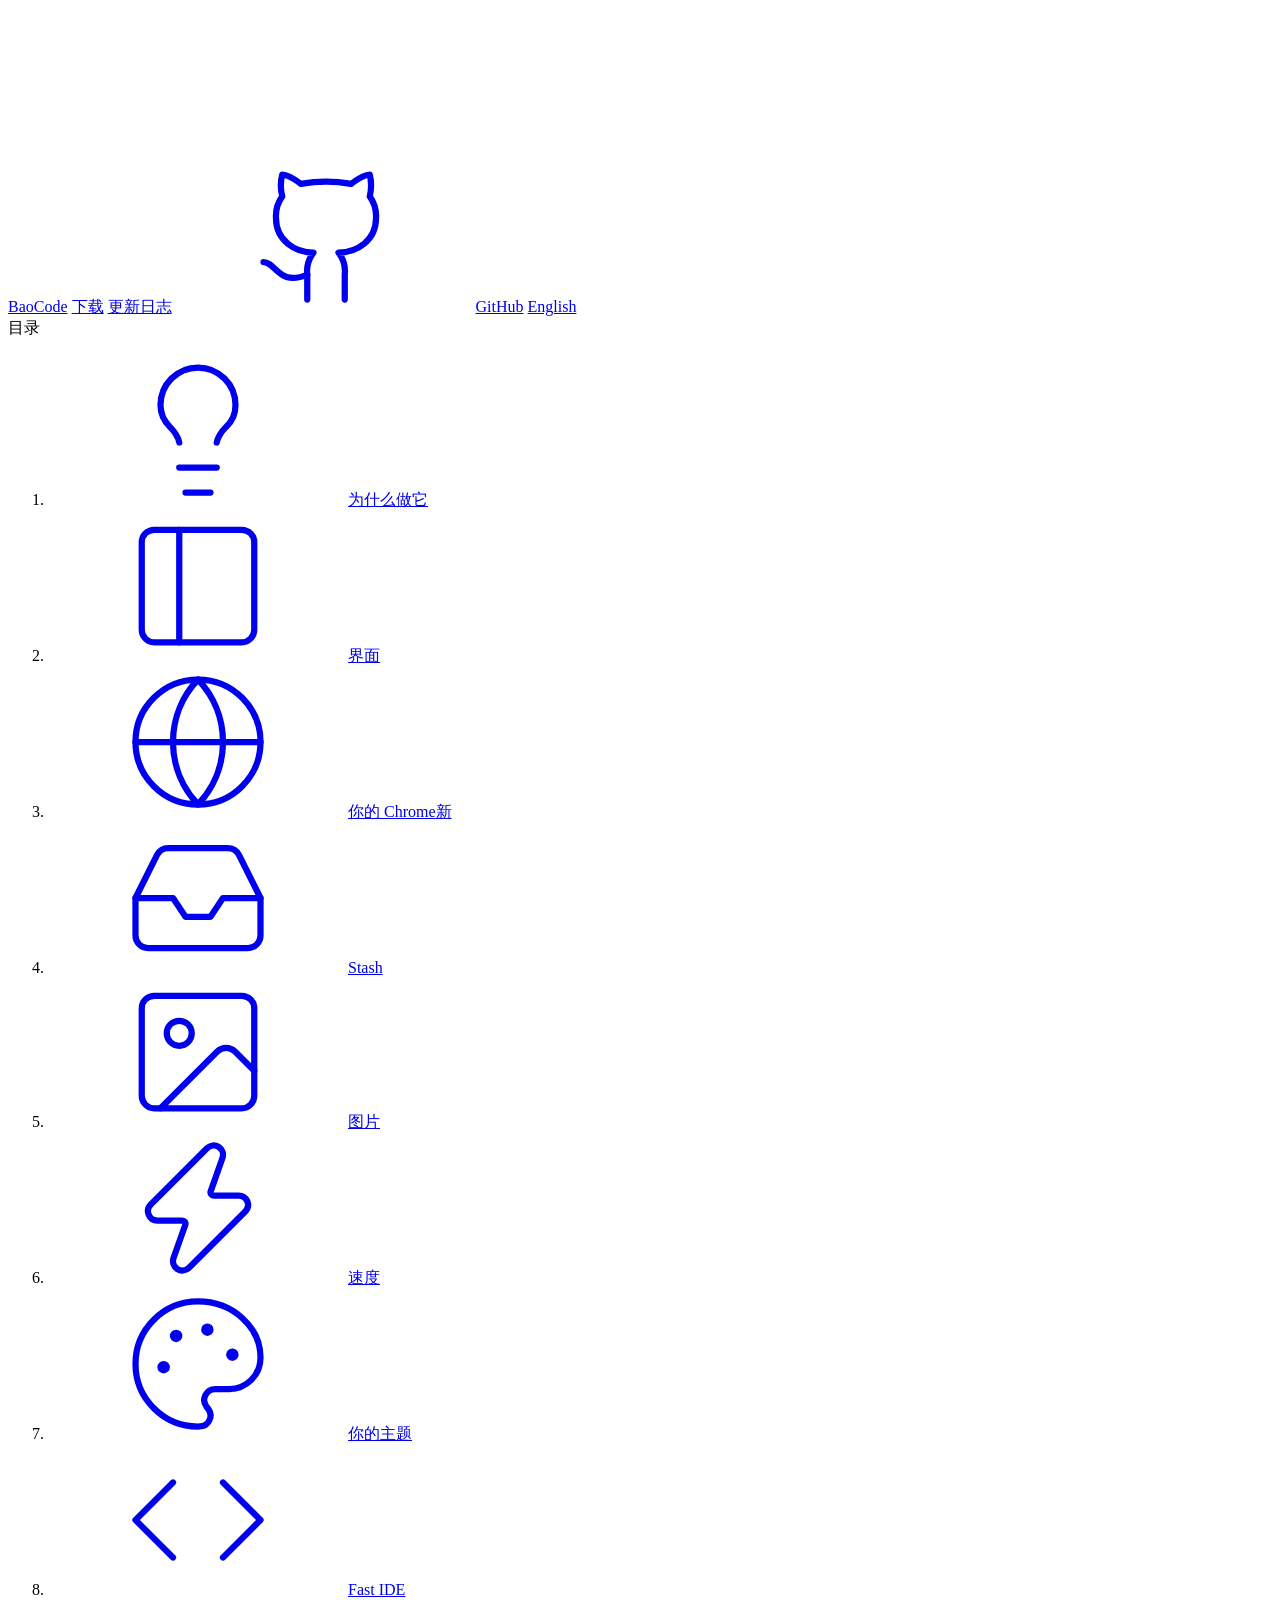
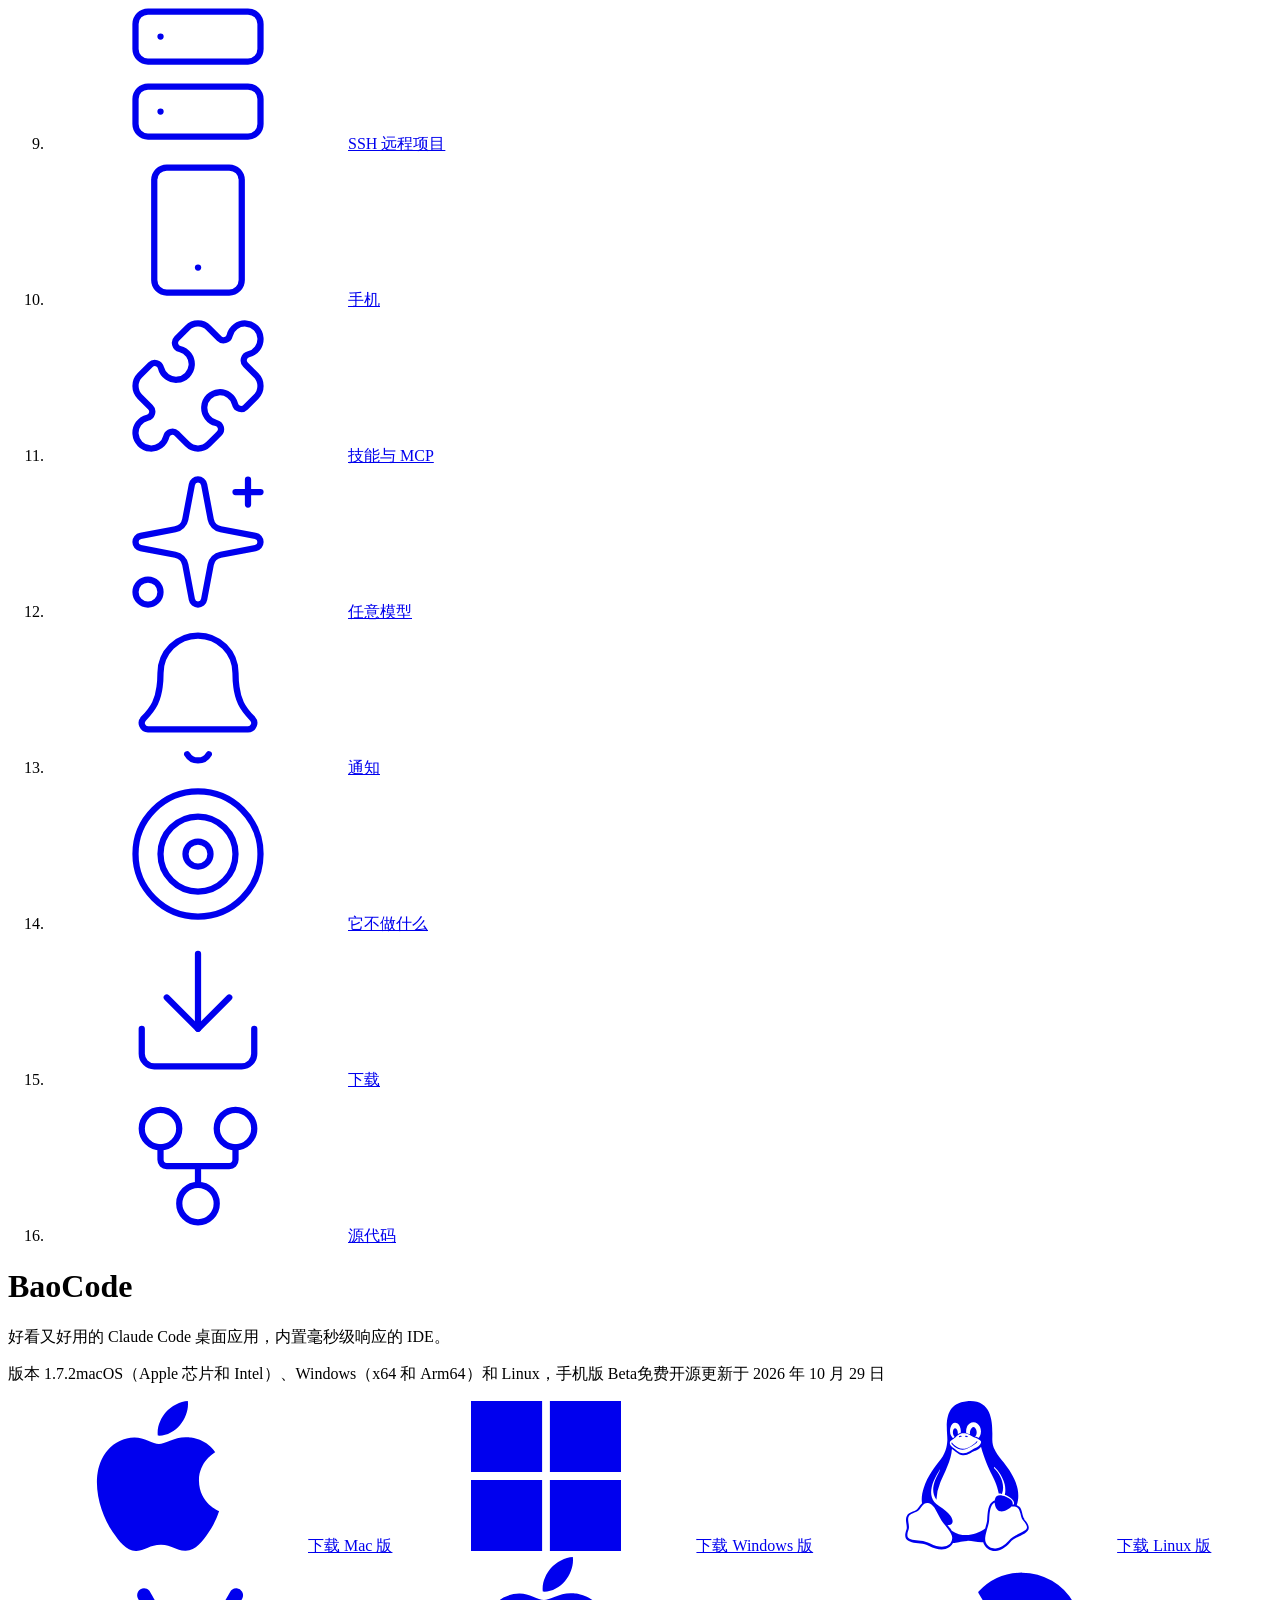
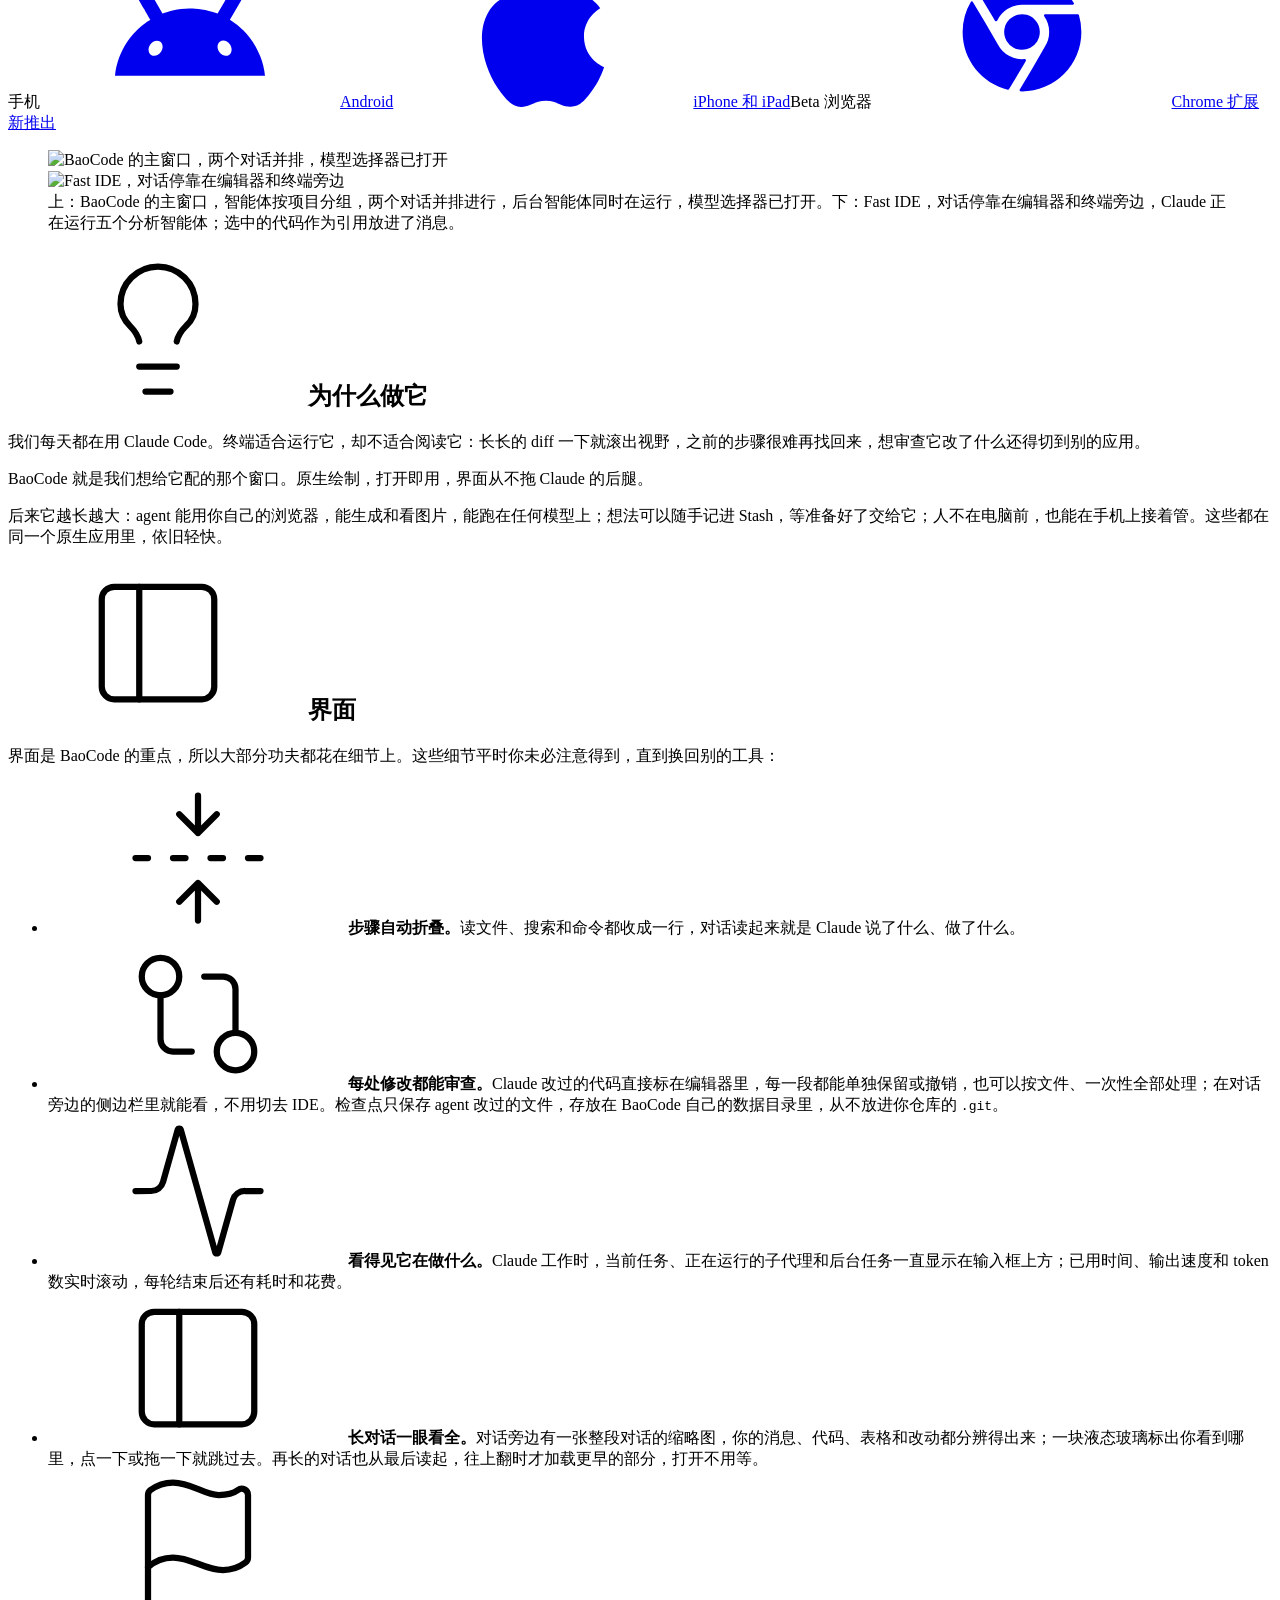
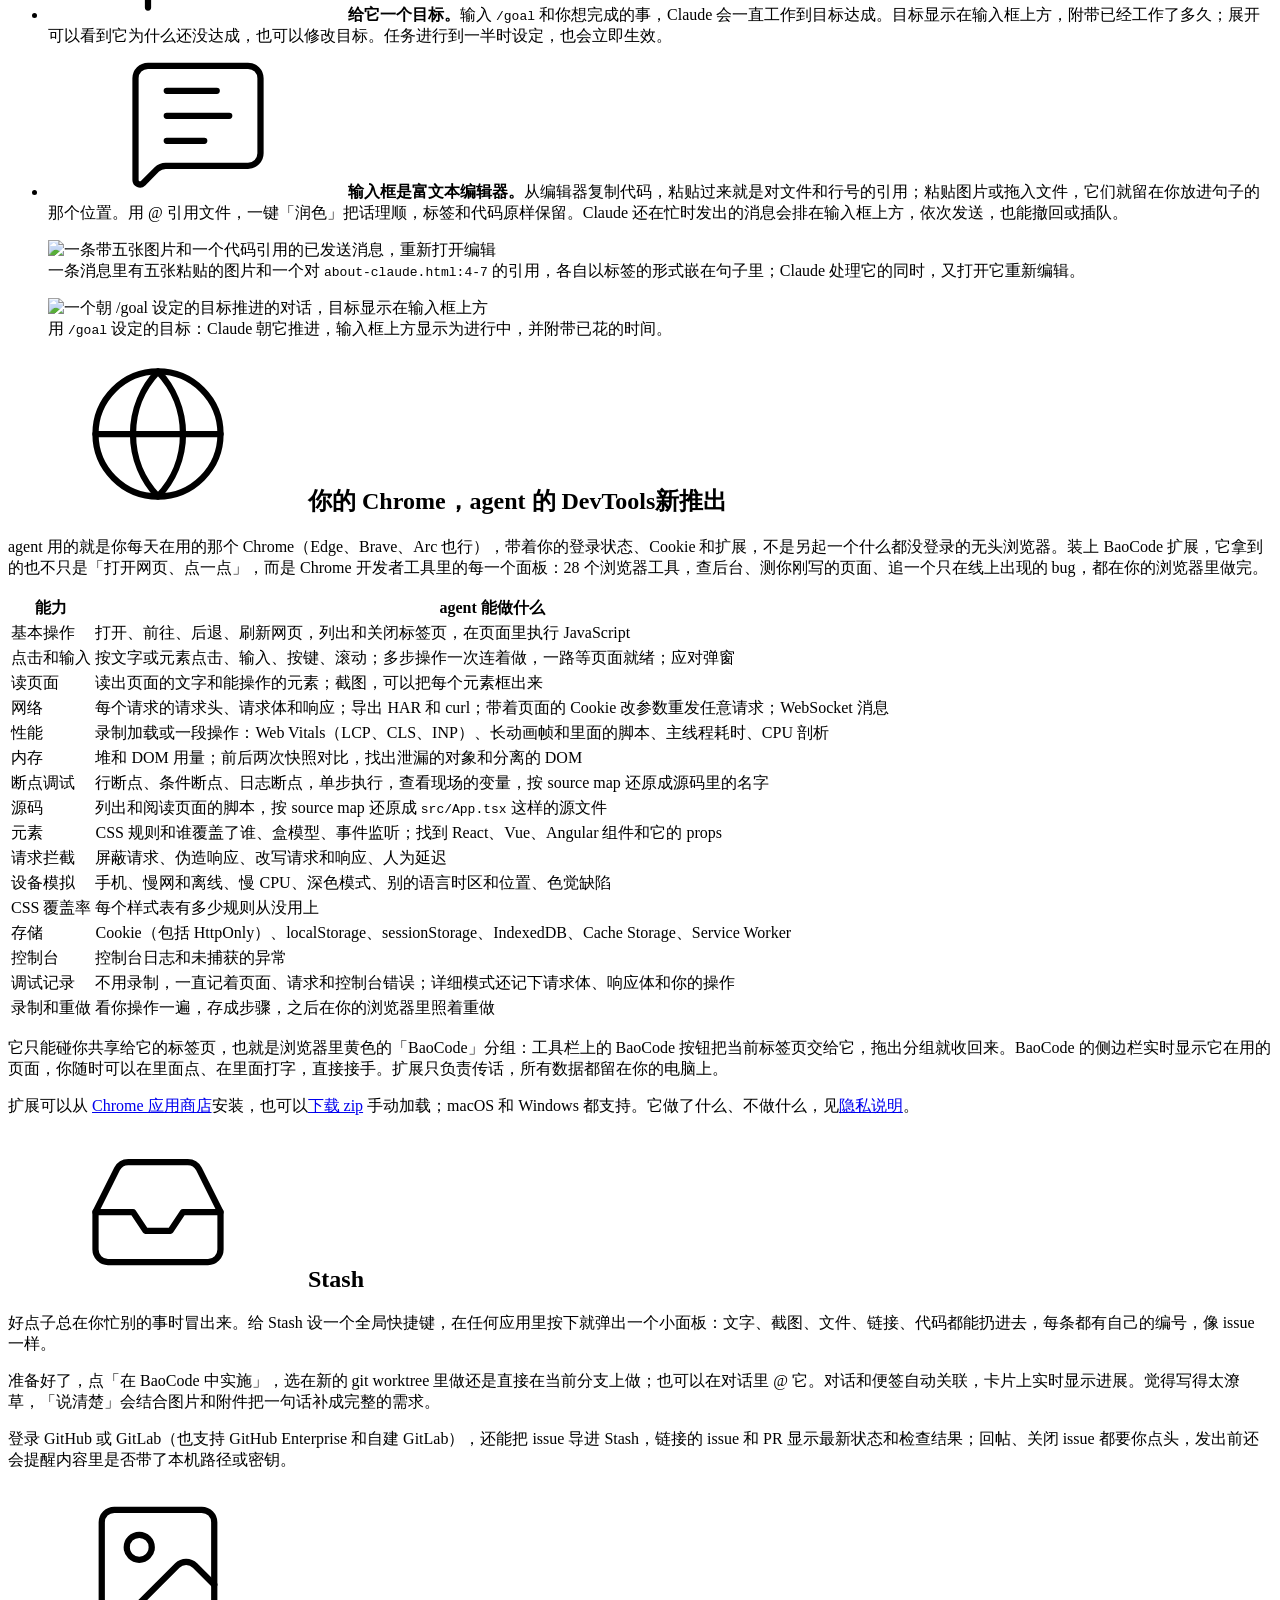
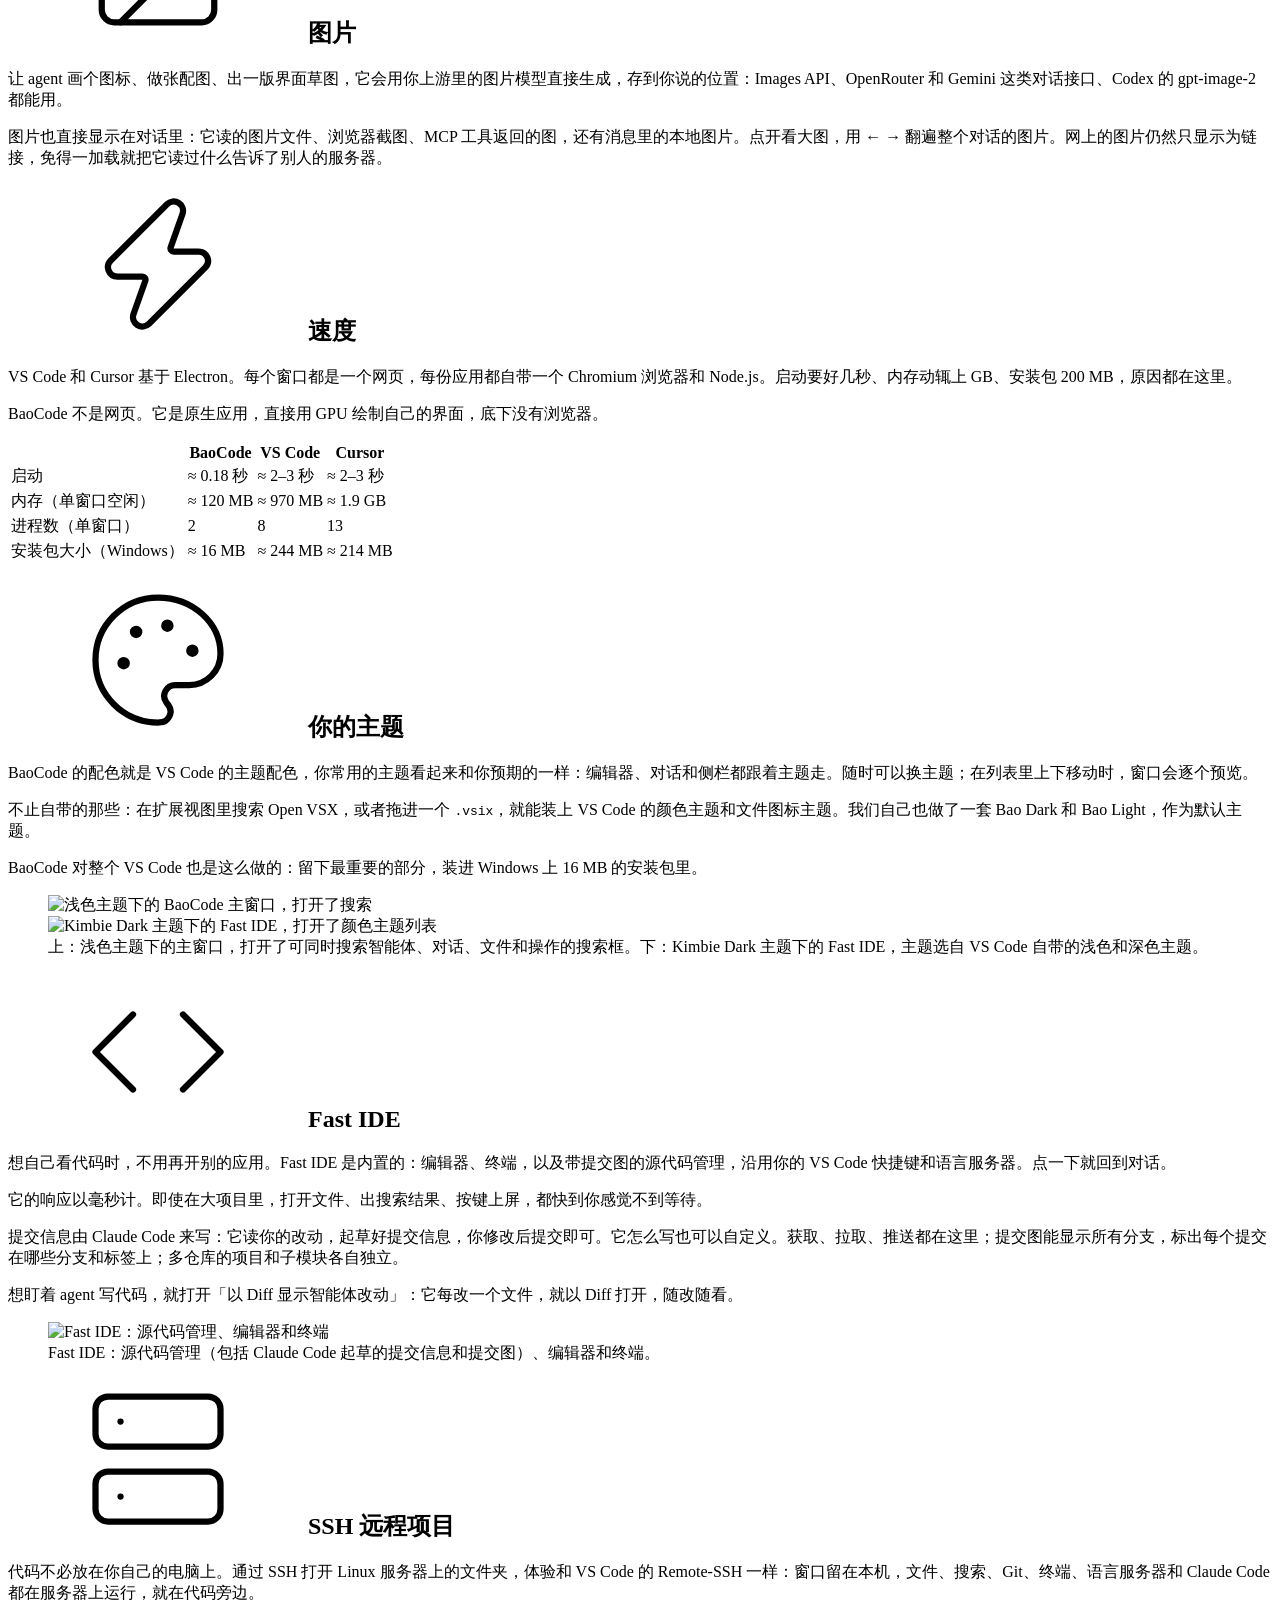
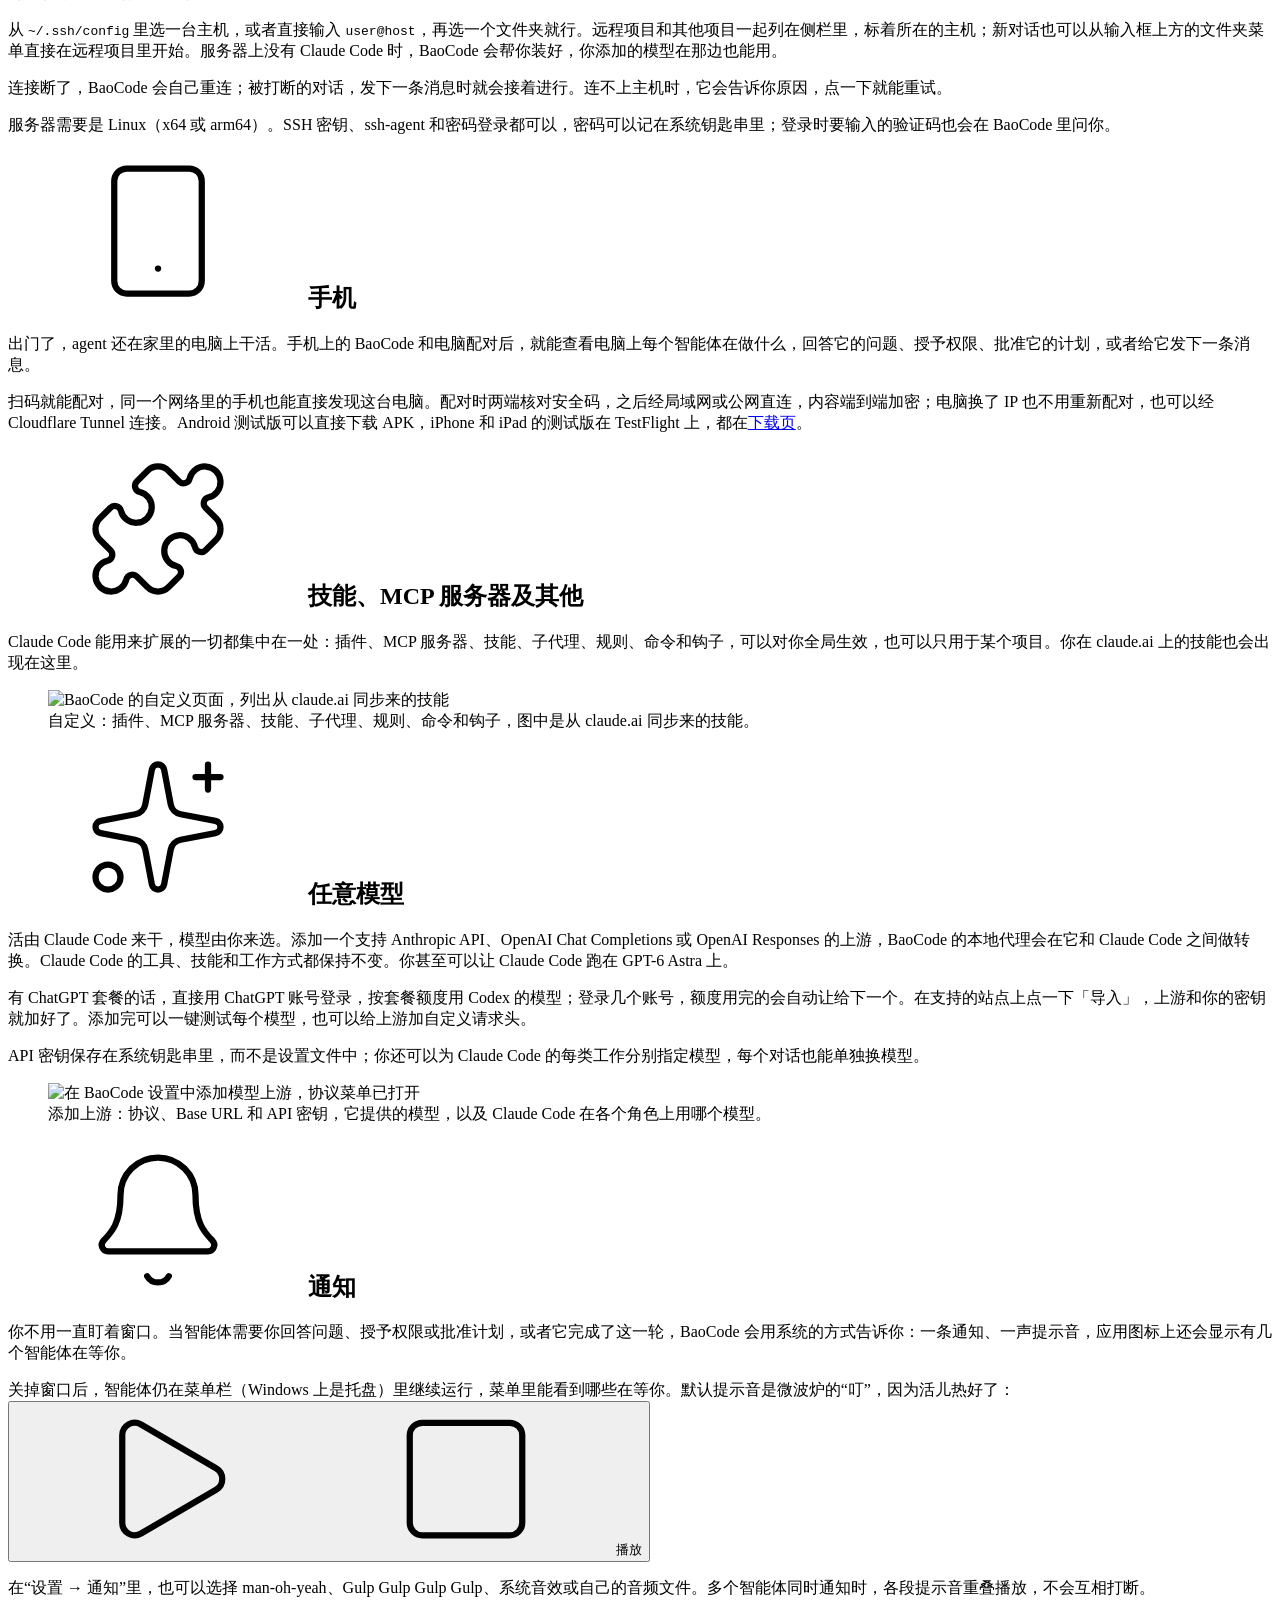
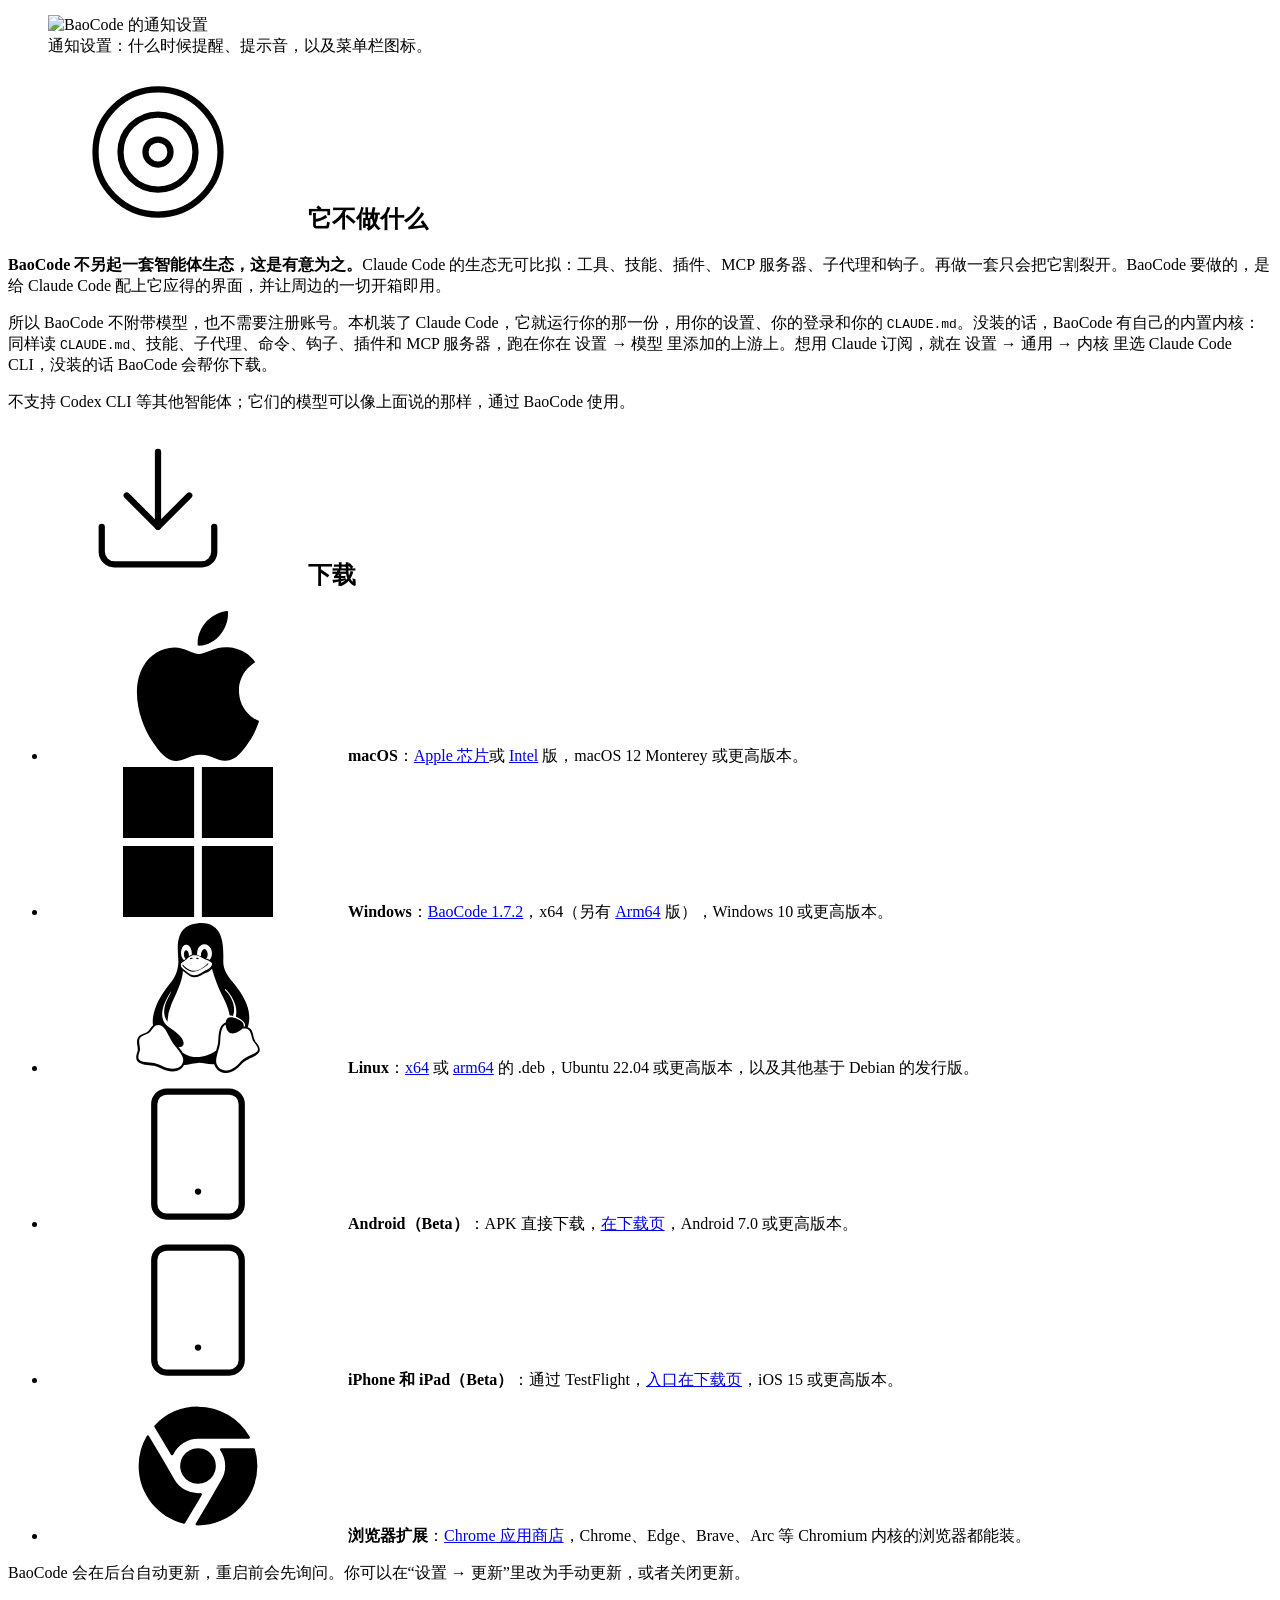
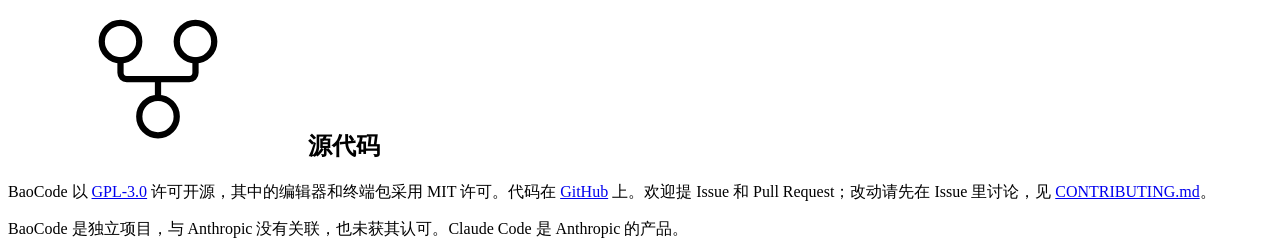
==== commit 5fa85b68: "chore: release 1.7.2+22 Co-Authored-By: BaoCode <noreply@baocode.dev>" ====
--- a/site/zh/index.html
+++ b/site/zh/index.html
@@ -78,7 +78,7 @@
 
   <h1 data-channel-title>BaoCode</h1>
   <p class="subtitle" data-channel-subtitle>好看又好用的 Claude Code 桌面应用，内置毫秒级响应的 IDE。</p>
-  <p class="meta"><span data-version>版本 1.7.1</span><span>macOS（Apple 芯片和 Intel）、Windows（x64 和 Arm64）和 Linux，手机版 Beta</span><span>免费开源</span><span data-updated>更新于 2026 年 10 月 28 日</span></p>
+  <p class="meta"><span data-version>版本 1.7.2</span><span>macOS（Apple 芯片和 Intel）、Windows（x64 和 Arm64）和 Linux，手机版 Beta</span><span>免费开源</span><span data-updated>更新于 2026 年 10 月 29 日</span></p>
 
   <div class="actions">
     <a class="button primary" href="/zh/download"><svg class="ic logo" aria-hidden="true"><use href="#ic-apple"/></svg>下载 Mac 版</a>
@@ -235,7 +235,7 @@
   <h2 id="download"><svg class="ic" aria-hidden="true"><use href="#ic-download"/></svg>下载</h2>
   <ul class="features">
     <li><svg class="ic logo" aria-hidden="true"><use href="#ic-apple"/></svg><span><strong>macOS</strong>：<a data-file="macos-arm64" href="/dl/macos-arm64">Apple 芯片</a>或 <a data-file="macos-x64" href="/dl/macos-x64">Intel</a> 版，macOS 12 Monterey 或更高版本。</span></li>
-    <li><svg class="ic logo" aria-hidden="true"><use href="#ic-windows"/></svg><span><strong>Windows</strong>：<a data-file="windows" data-name href="/dl/windows">BaoCode 1.7.1</a>，x64（另有 <a data-file="windows-arm64" href="/dl/windows-arm64">Arm64</a> 版），Windows 10 或更高版本。</span></li>
+    <li><svg class="ic logo" aria-hidden="true"><use href="#ic-windows"/></svg><span><strong>Windows</strong>：<a data-file="windows" data-name href="/dl/windows">BaoCode 1.7.2</a>，x64（另有 <a data-file="windows-arm64" href="/dl/windows-arm64">Arm64</a> 版），Windows 10 或更高版本。</span></li>
     <li><svg class="ic logo" aria-hidden="true"><use href="#ic-linux"/></svg><span><strong>Linux</strong>：<a data-file="linux-x64" href="/dl/linux-x64">x64</a> 或 <a data-file="linux-arm64" href="/dl/linux-arm64">arm64</a> 的 .deb，Ubuntu 22.04 或更高版本，以及其他基于 Debian 的发行版。</span></li>
     <li><svg class="ic" aria-hidden="true"><use href="#ic-smartphone"/></svg><span><strong>Android（Beta）</strong>：APK 直接下载，<a href="/zh/download#phone">在下载页</a>，Android 7.0 或更高版本。</span></li>
     <li><svg class="ic" aria-hidden="true"><use href="#ic-smartphone"/></svg><span><strong>iPhone 和 iPad（Beta）</strong>：通过 TestFlight，<a href="/zh/download#phone">入口在下载页</a>，iOS 15 或更高版本。</span></li>
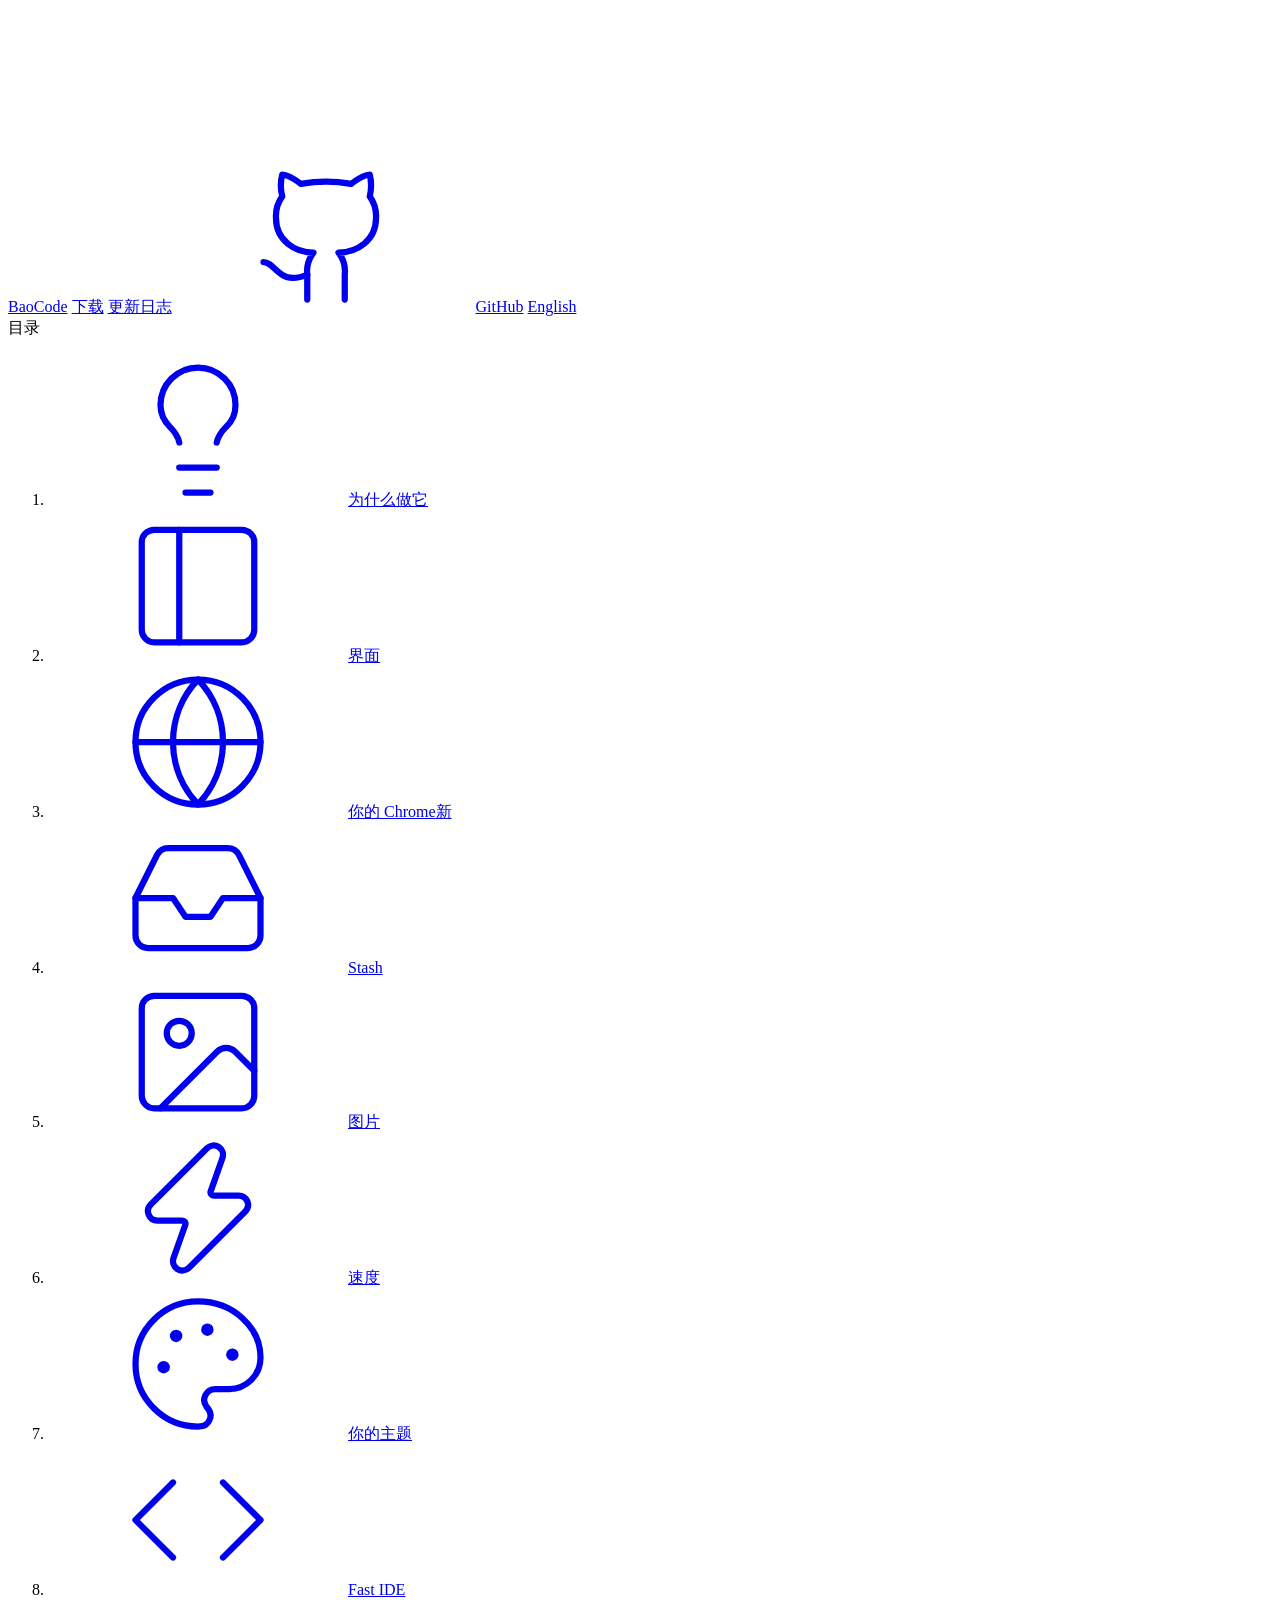
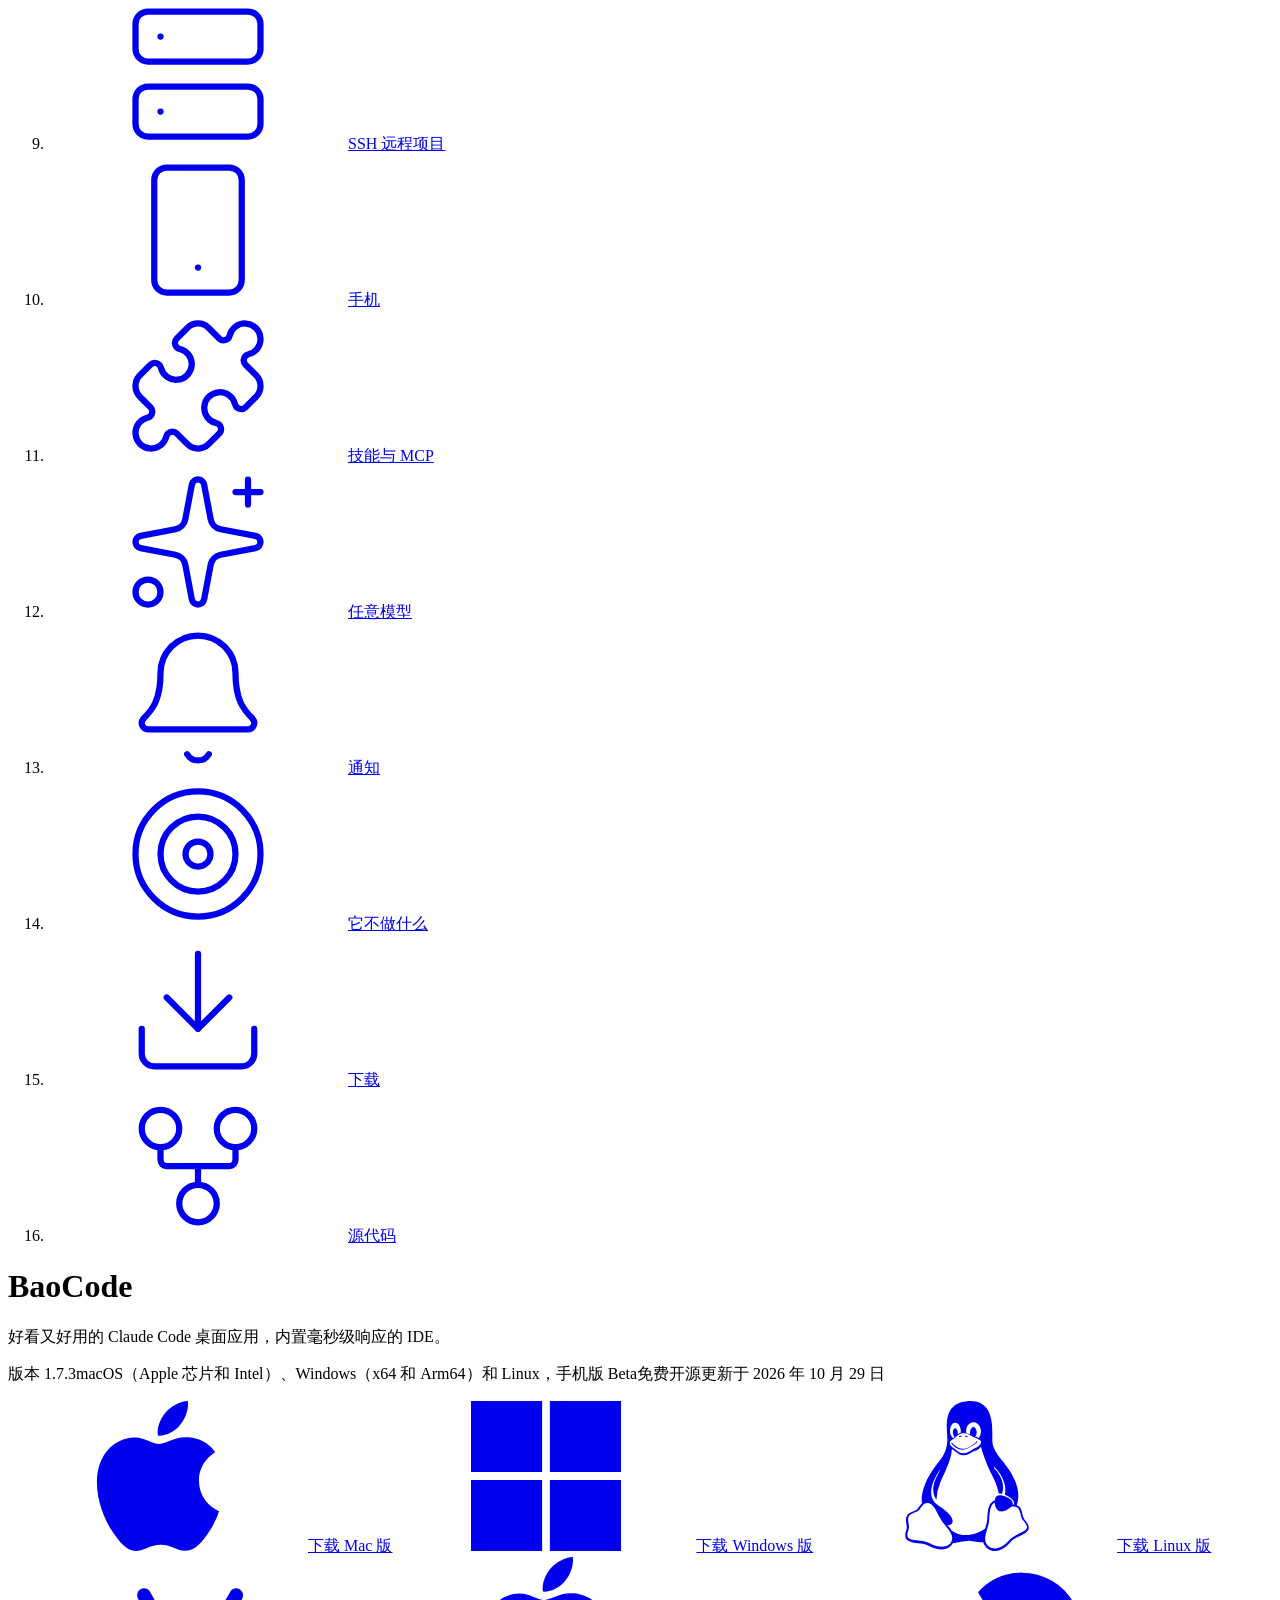
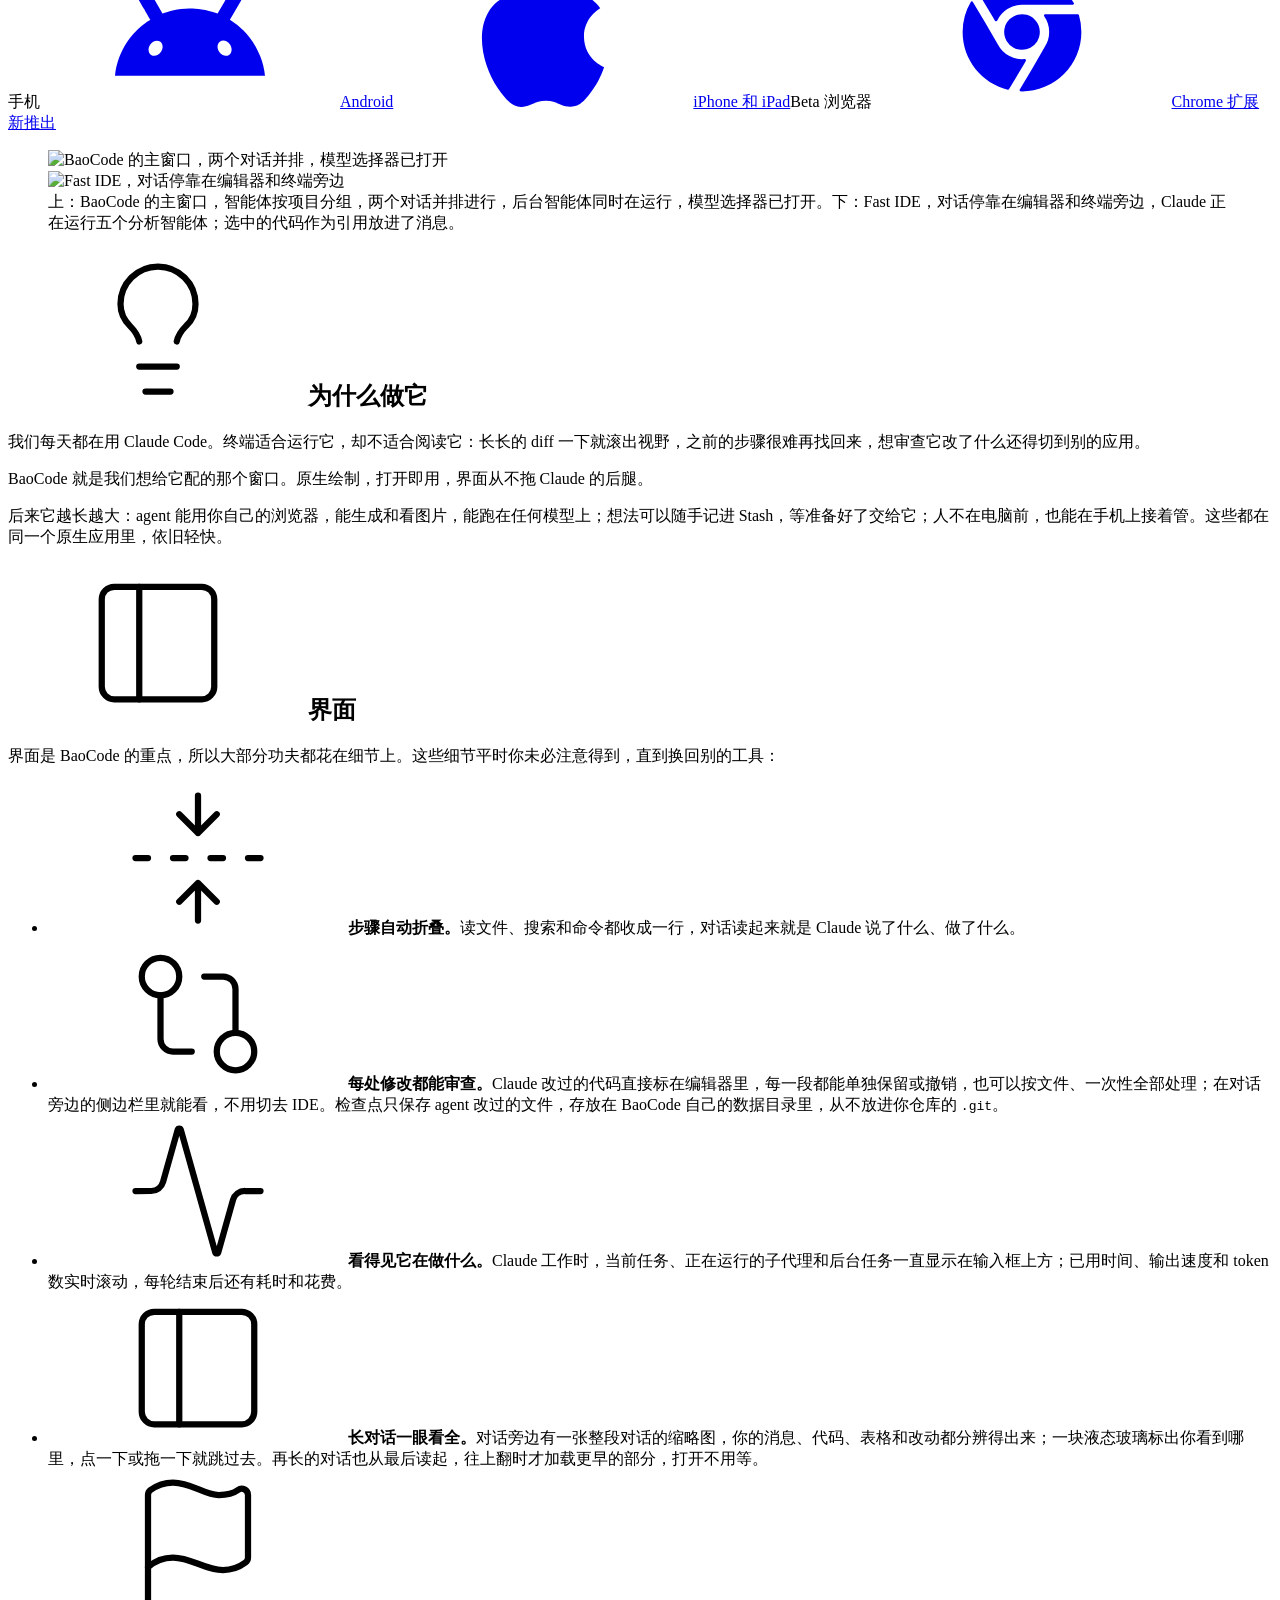
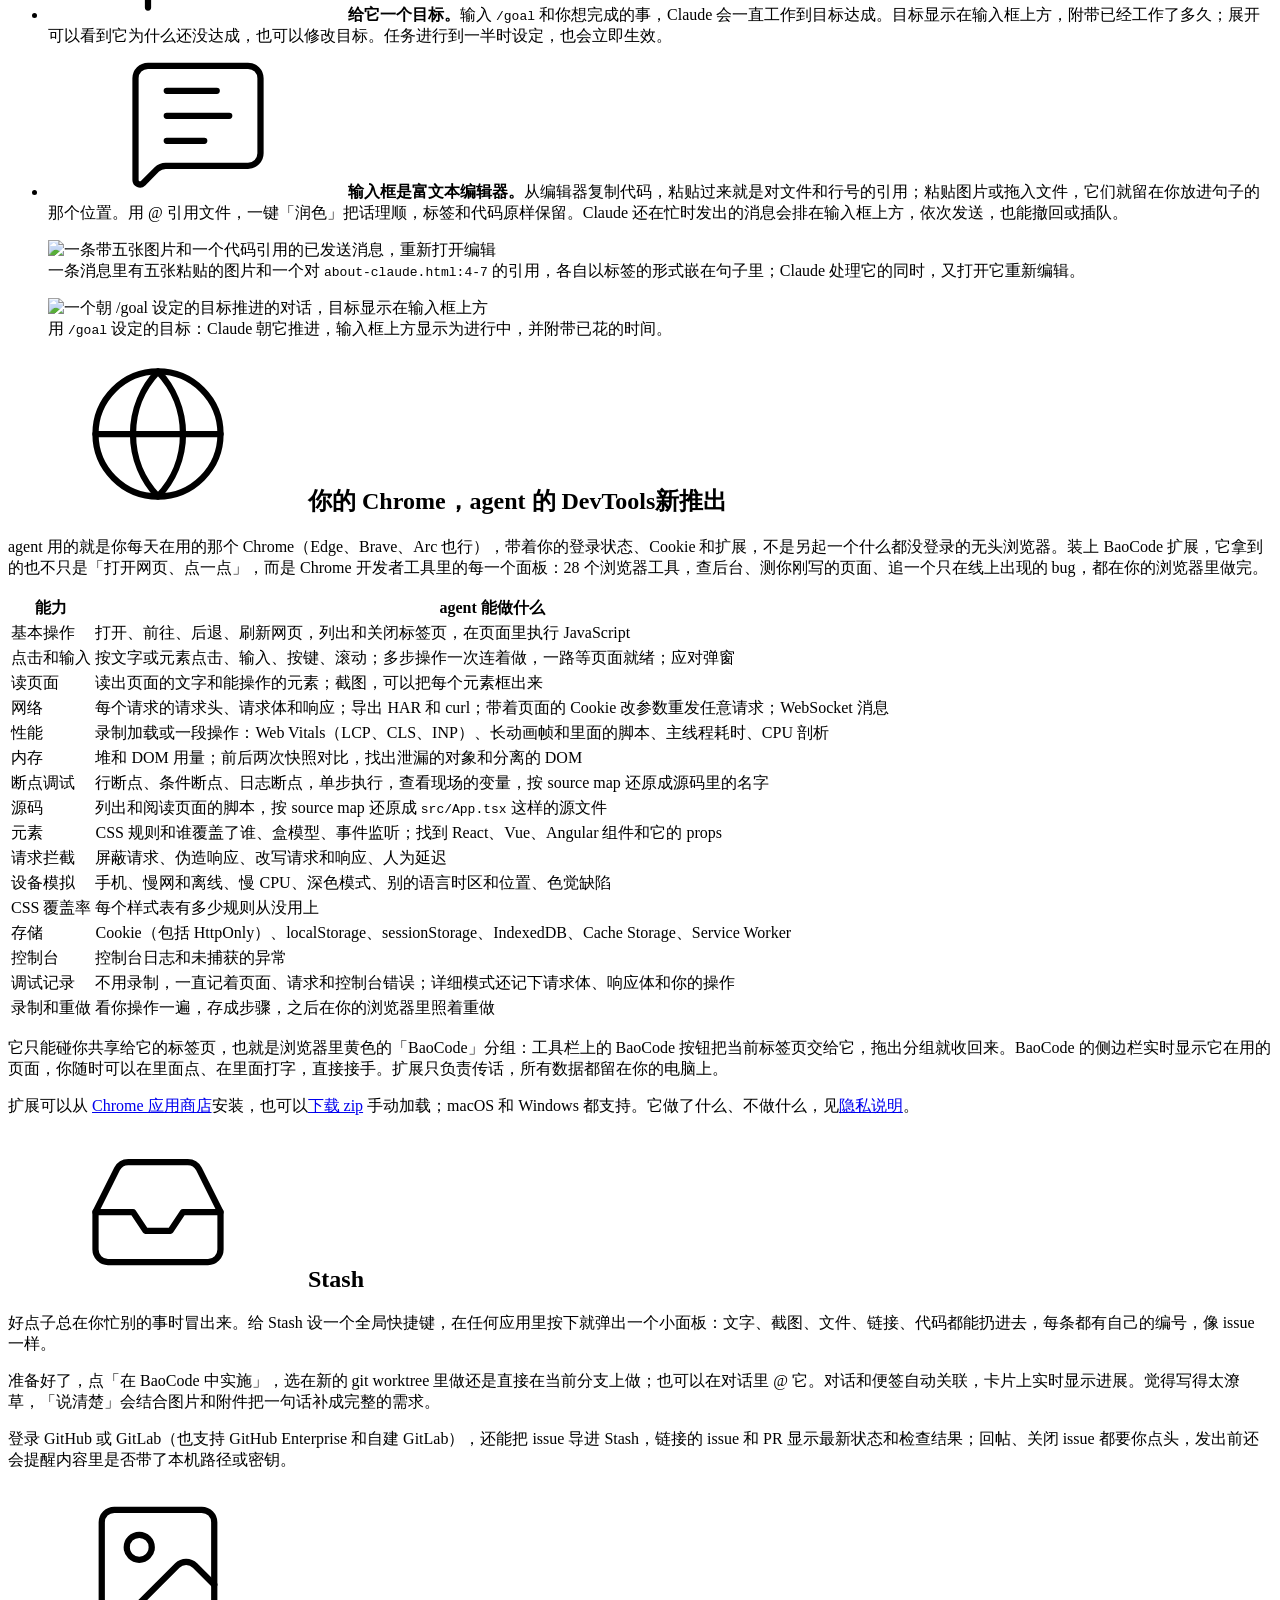
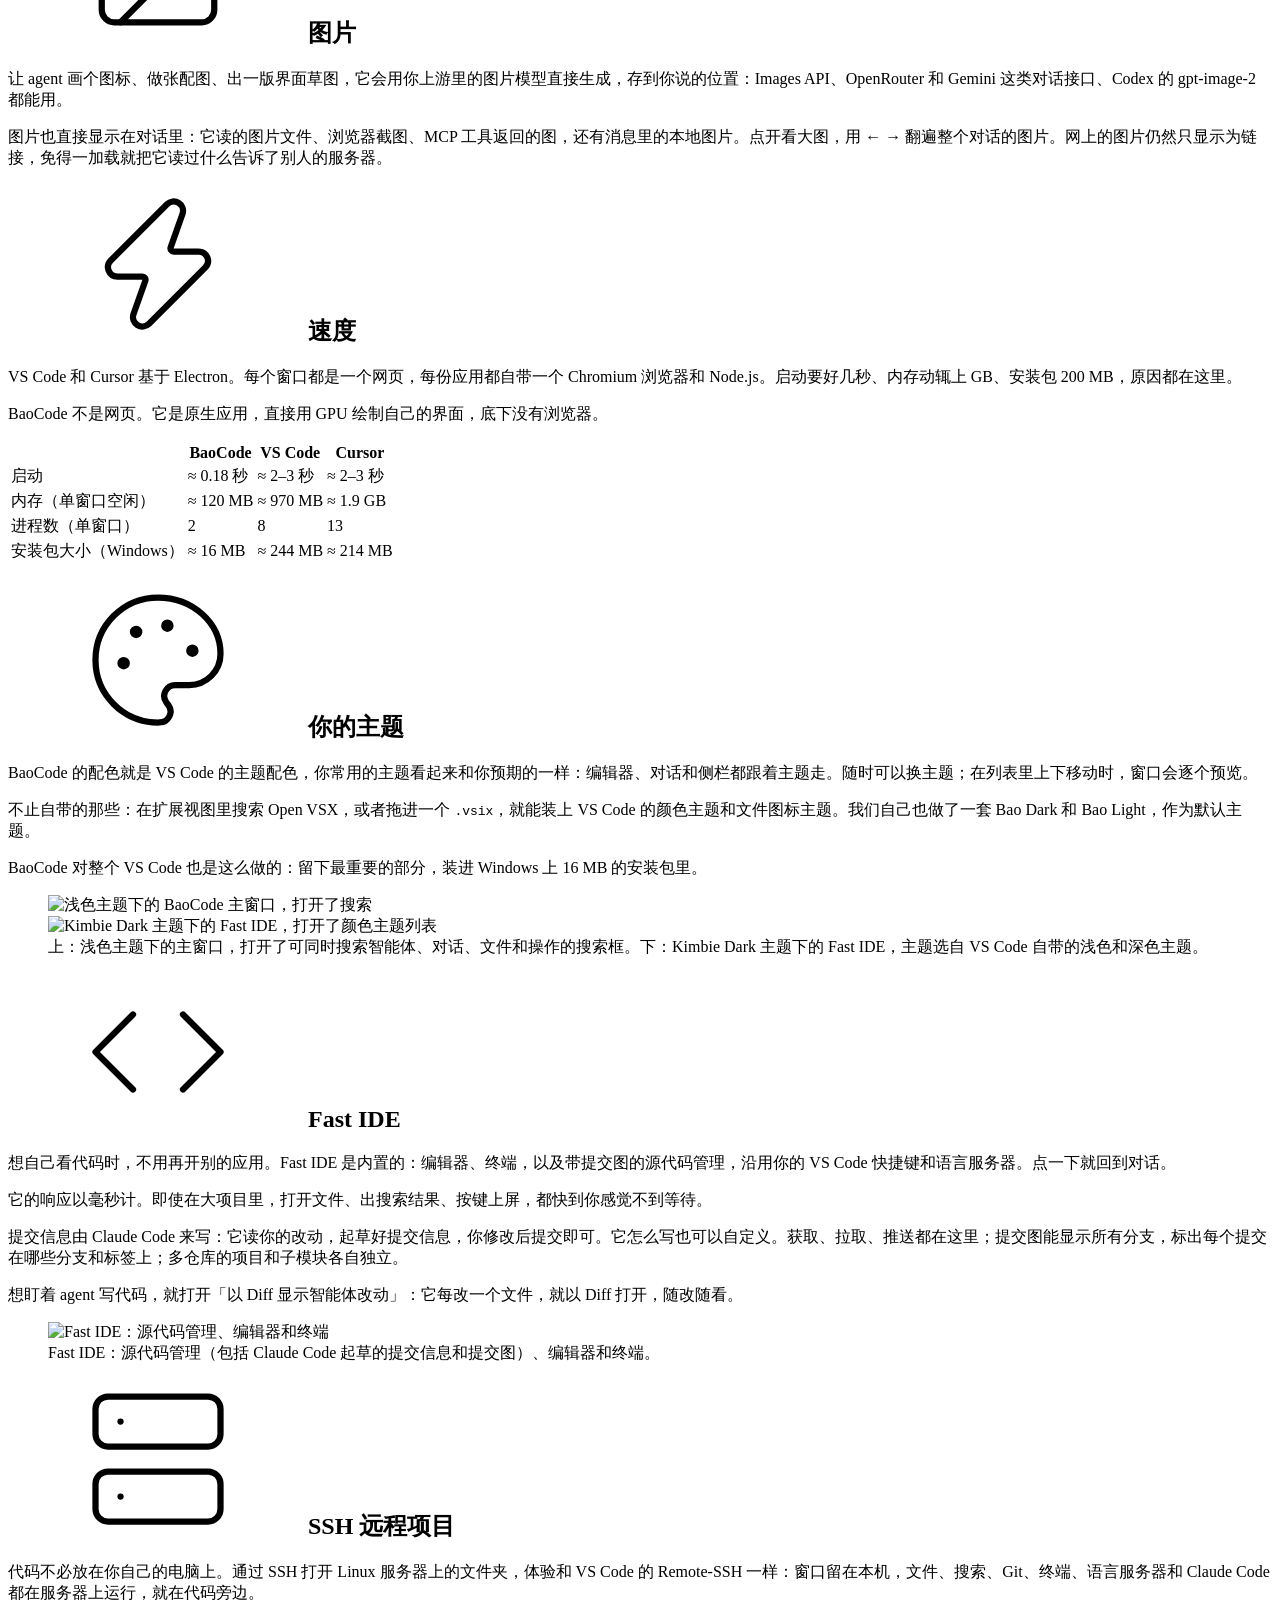
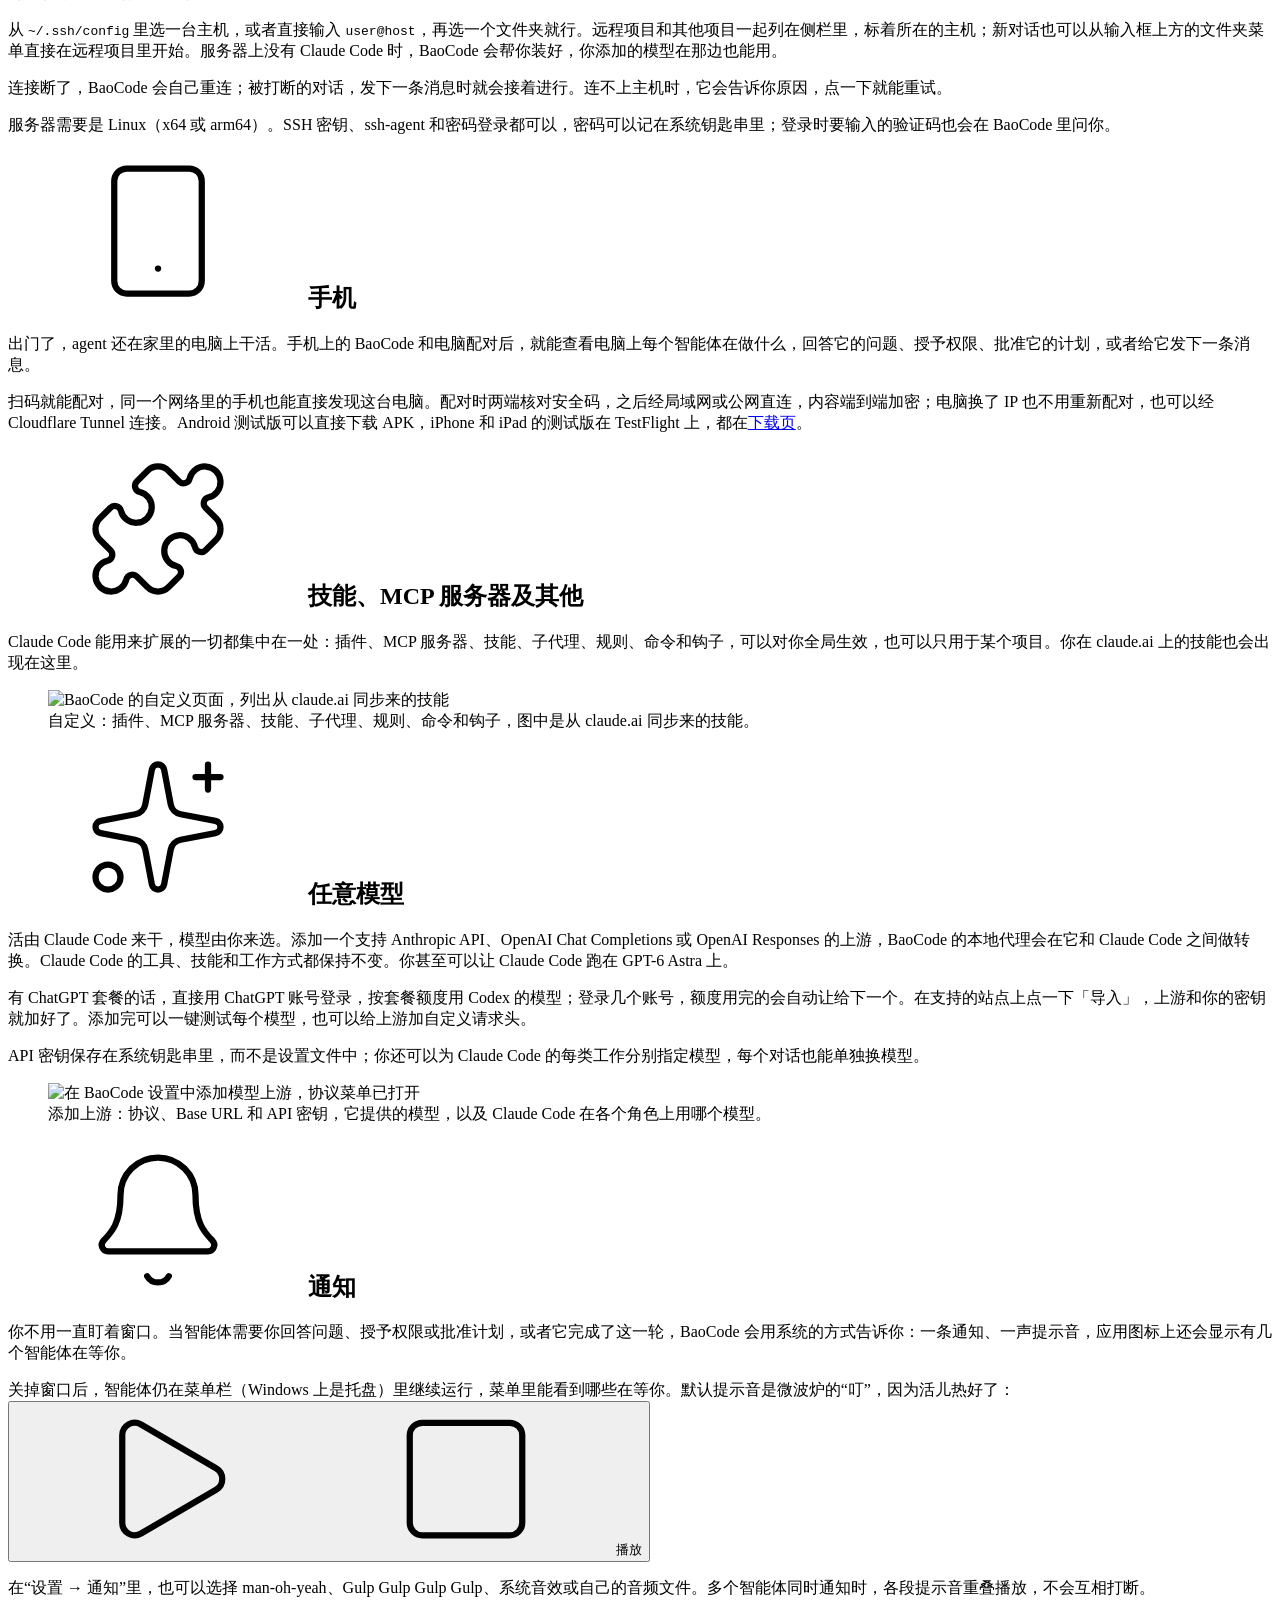
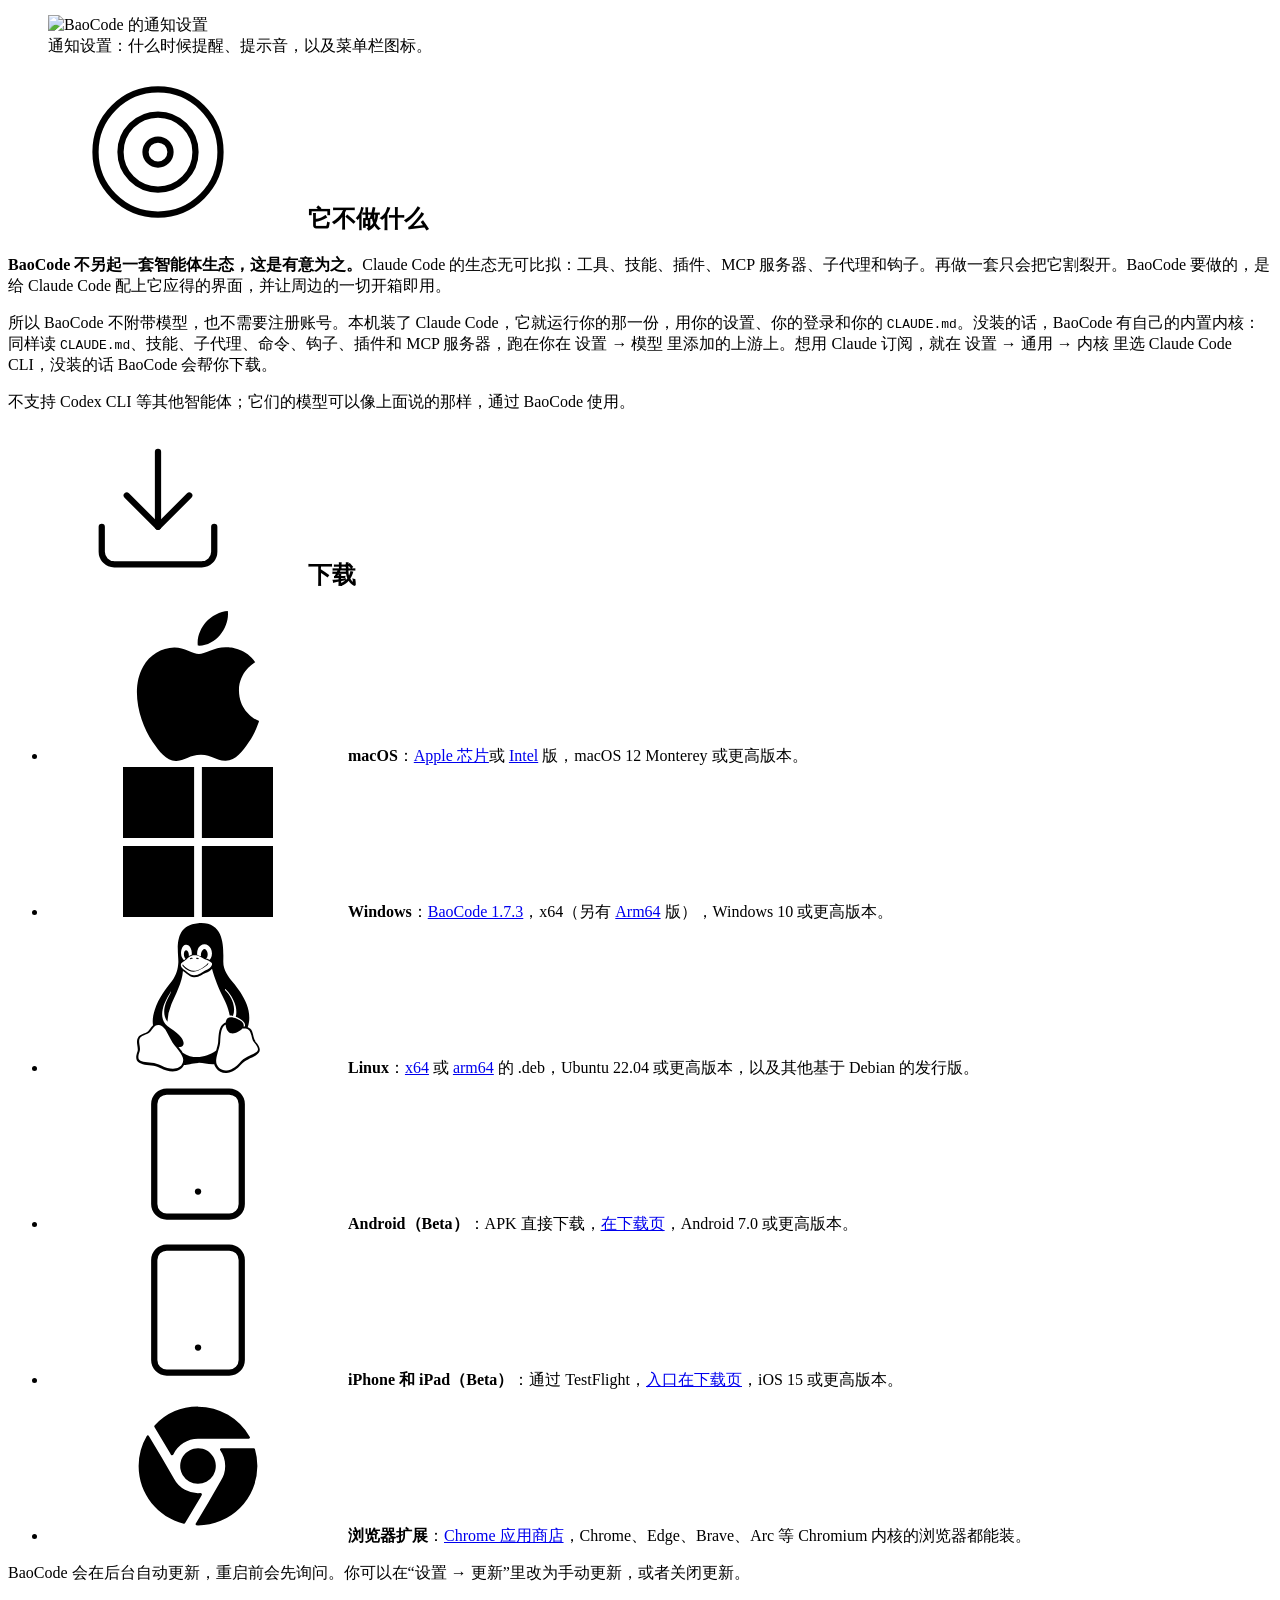
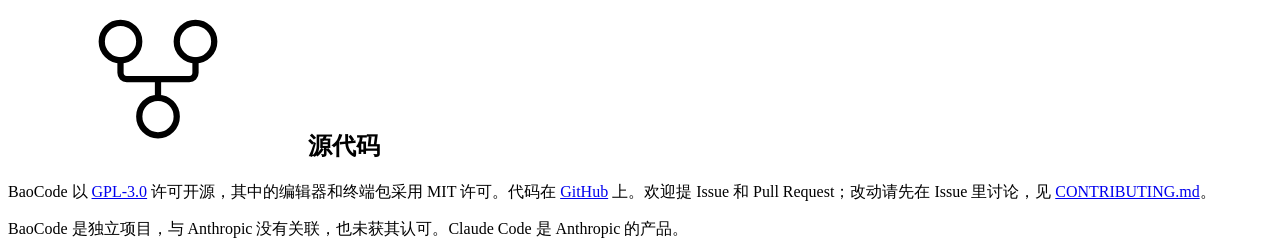
==== commit 1096ea92: "chore: release 1.7.3+23 (#473) Co-authored-by: leo <leokuncn@gmail.com> Co-authored-by: BaoCode <nor" ====
--- a/site/zh/index.html
+++ b/site/zh/index.html
@@ -78,7 +78,7 @@
 
   <h1 data-channel-title>BaoCode</h1>
   <p class="subtitle" data-channel-subtitle>好看又好用的 Claude Code 桌面应用，内置毫秒级响应的 IDE。</p>
-  <p class="meta"><span data-version>版本 1.7.2</span><span>macOS（Apple 芯片和 Intel）、Windows（x64 和 Arm64）和 Linux，手机版 Beta</span><span>免费开源</span><span data-updated>更新于 2026 年 10 月 29 日</span></p>
+  <p class="meta"><span data-version>版本 1.7.3</span><span>macOS（Apple 芯片和 Intel）、Windows（x64 和 Arm64）和 Linux，手机版 Beta</span><span>免费开源</span><span data-updated>更新于 2026 年 10 月 29 日</span></p>
 
   <div class="actions">
     <a class="button primary" href="/zh/download"><svg class="ic logo" aria-hidden="true"><use href="#ic-apple"/></svg>下载 Mac 版</a>
@@ -235,7 +235,7 @@
   <h2 id="download"><svg class="ic" aria-hidden="true"><use href="#ic-download"/></svg>下载</h2>
   <ul class="features">
     <li><svg class="ic logo" aria-hidden="true"><use href="#ic-apple"/></svg><span><strong>macOS</strong>：<a data-file="macos-arm64" href="/dl/macos-arm64">Apple 芯片</a>或 <a data-file="macos-x64" href="/dl/macos-x64">Intel</a> 版，macOS 12 Monterey 或更高版本。</span></li>
-    <li><svg class="ic logo" aria-hidden="true"><use href="#ic-windows"/></svg><span><strong>Windows</strong>：<a data-file="windows" data-name href="/dl/windows">BaoCode 1.7.2</a>，x64（另有 <a data-file="windows-arm64" href="/dl/windows-arm64">Arm64</a> 版），Windows 10 或更高版本。</span></li>
+    <li><svg class="ic logo" aria-hidden="true"><use href="#ic-windows"/></svg><span><strong>Windows</strong>：<a data-file="windows" data-name href="/dl/windows">BaoCode 1.7.3</a>，x64（另有 <a data-file="windows-arm64" href="/dl/windows-arm64">Arm64</a> 版），Windows 10 或更高版本。</span></li>
     <li><svg class="ic logo" aria-hidden="true"><use href="#ic-linux"/></svg><span><strong>Linux</strong>：<a data-file="linux-x64" href="/dl/linux-x64">x64</a> 或 <a data-file="linux-arm64" href="/dl/linux-arm64">arm64</a> 的 .deb，Ubuntu 22.04 或更高版本，以及其他基于 Debian 的发行版。</span></li>
     <li><svg class="ic" aria-hidden="true"><use href="#ic-smartphone"/></svg><span><strong>Android（Beta）</strong>：APK 直接下载，<a href="/zh/download#phone">在下载页</a>，Android 7.0 或更高版本。</span></li>
     <li><svg class="ic" aria-hidden="true"><use href="#ic-smartphone"/></svg><span><strong>iPhone 和 iPad（Beta）</strong>：通过 TestFlight，<a href="/zh/download#phone">入口在下载页</a>，iOS 15 或更高版本。</span></li>
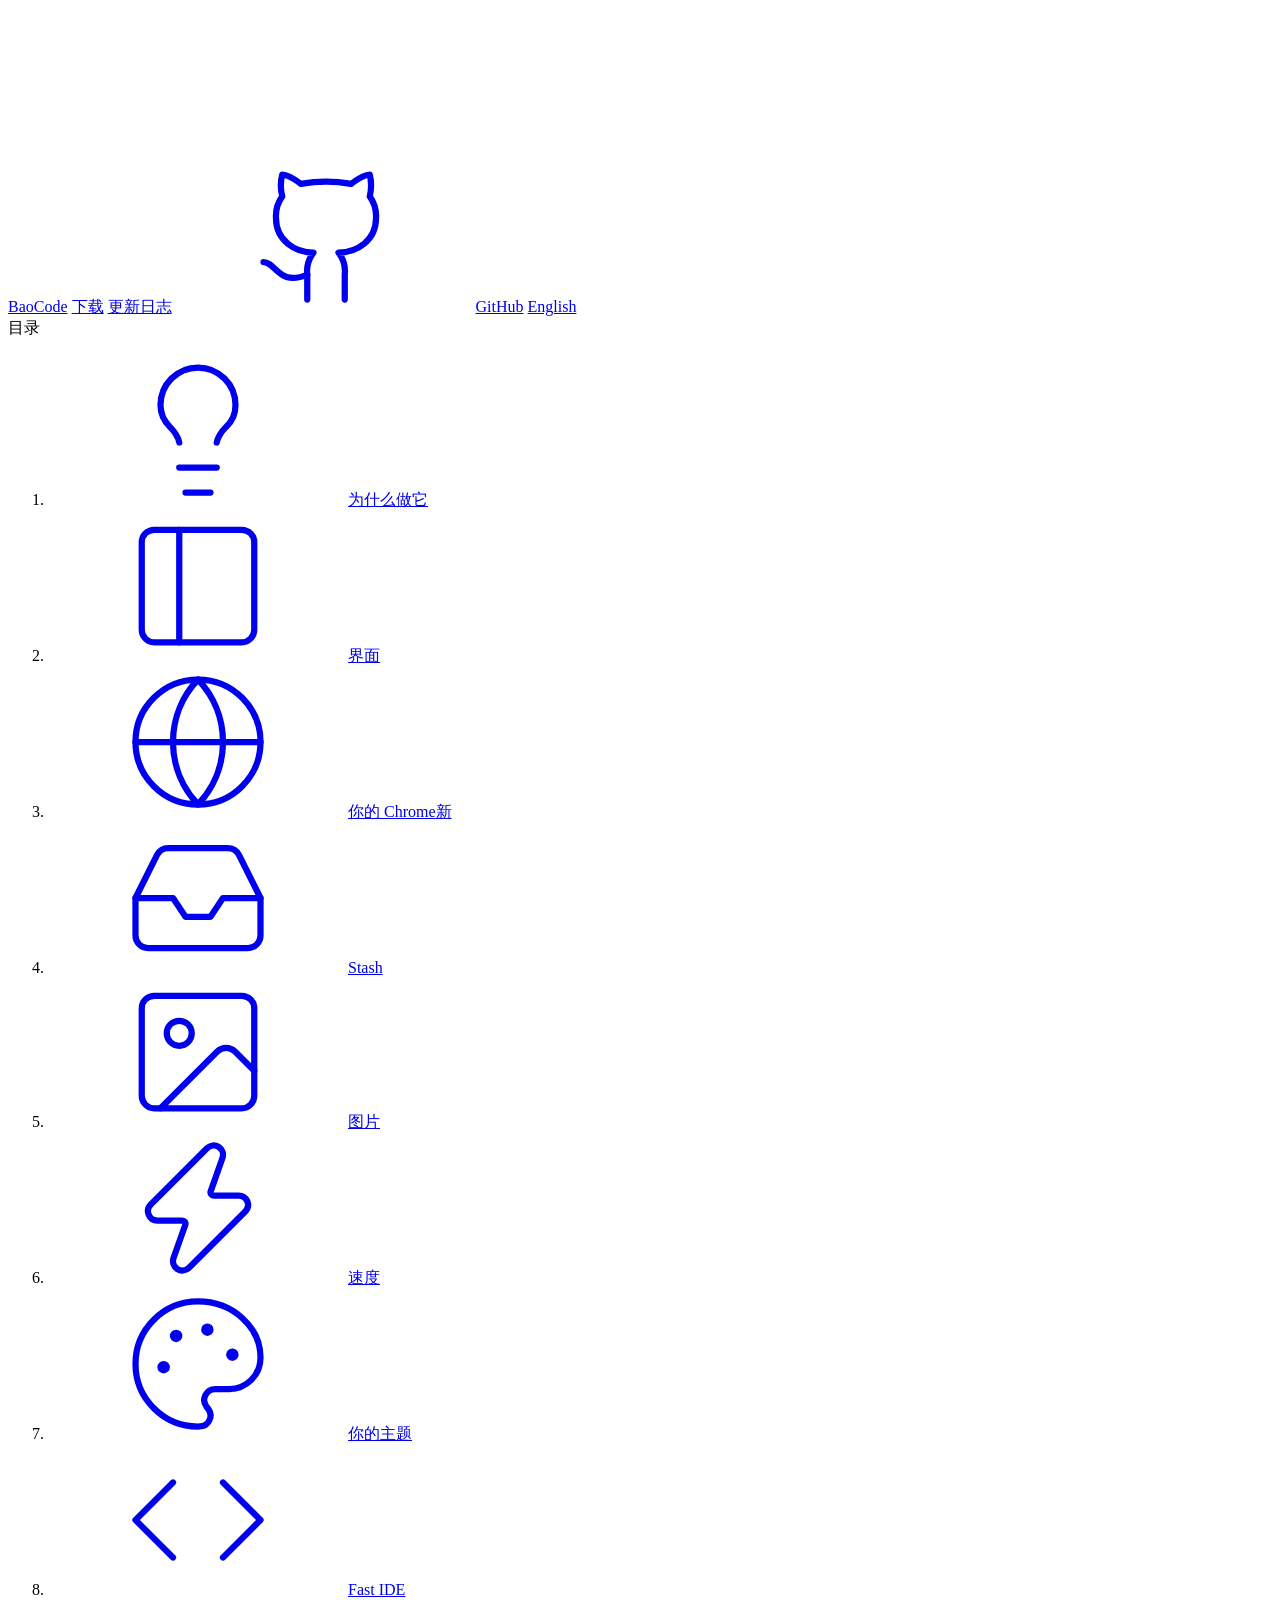
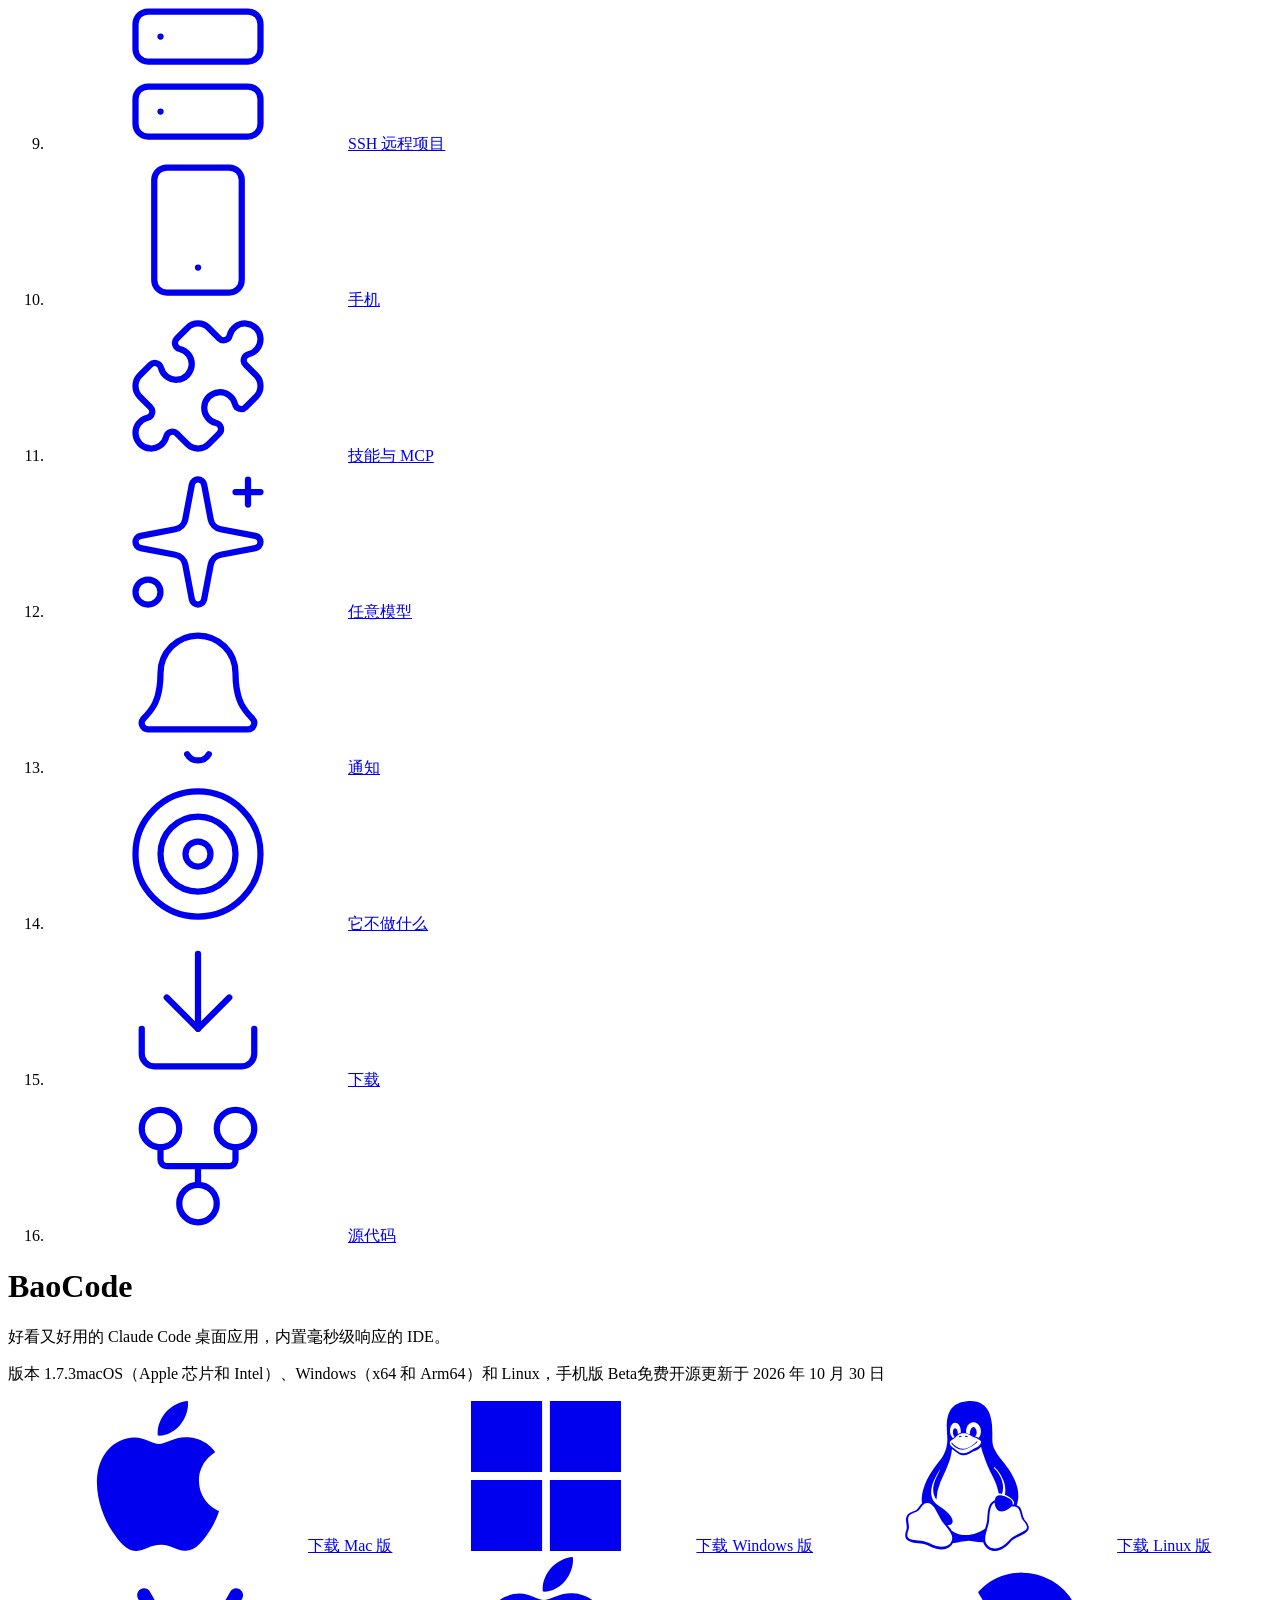
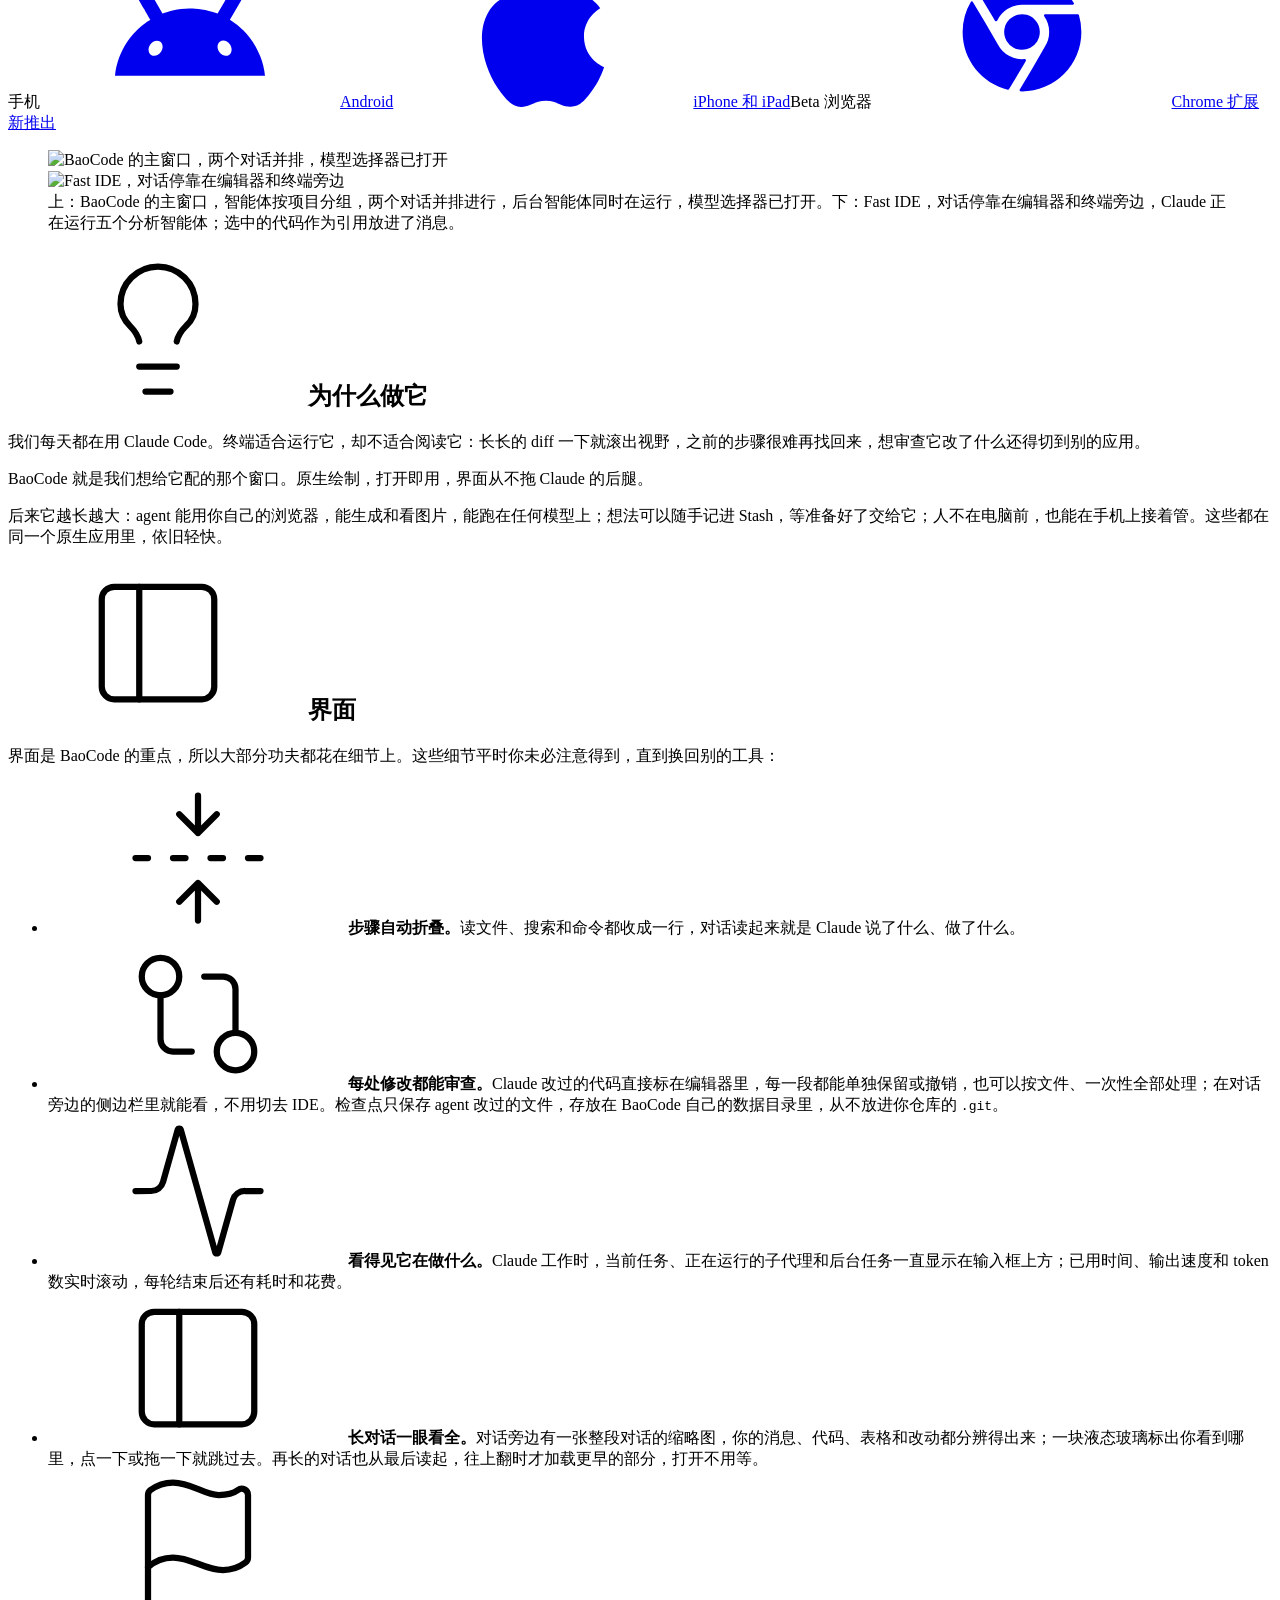
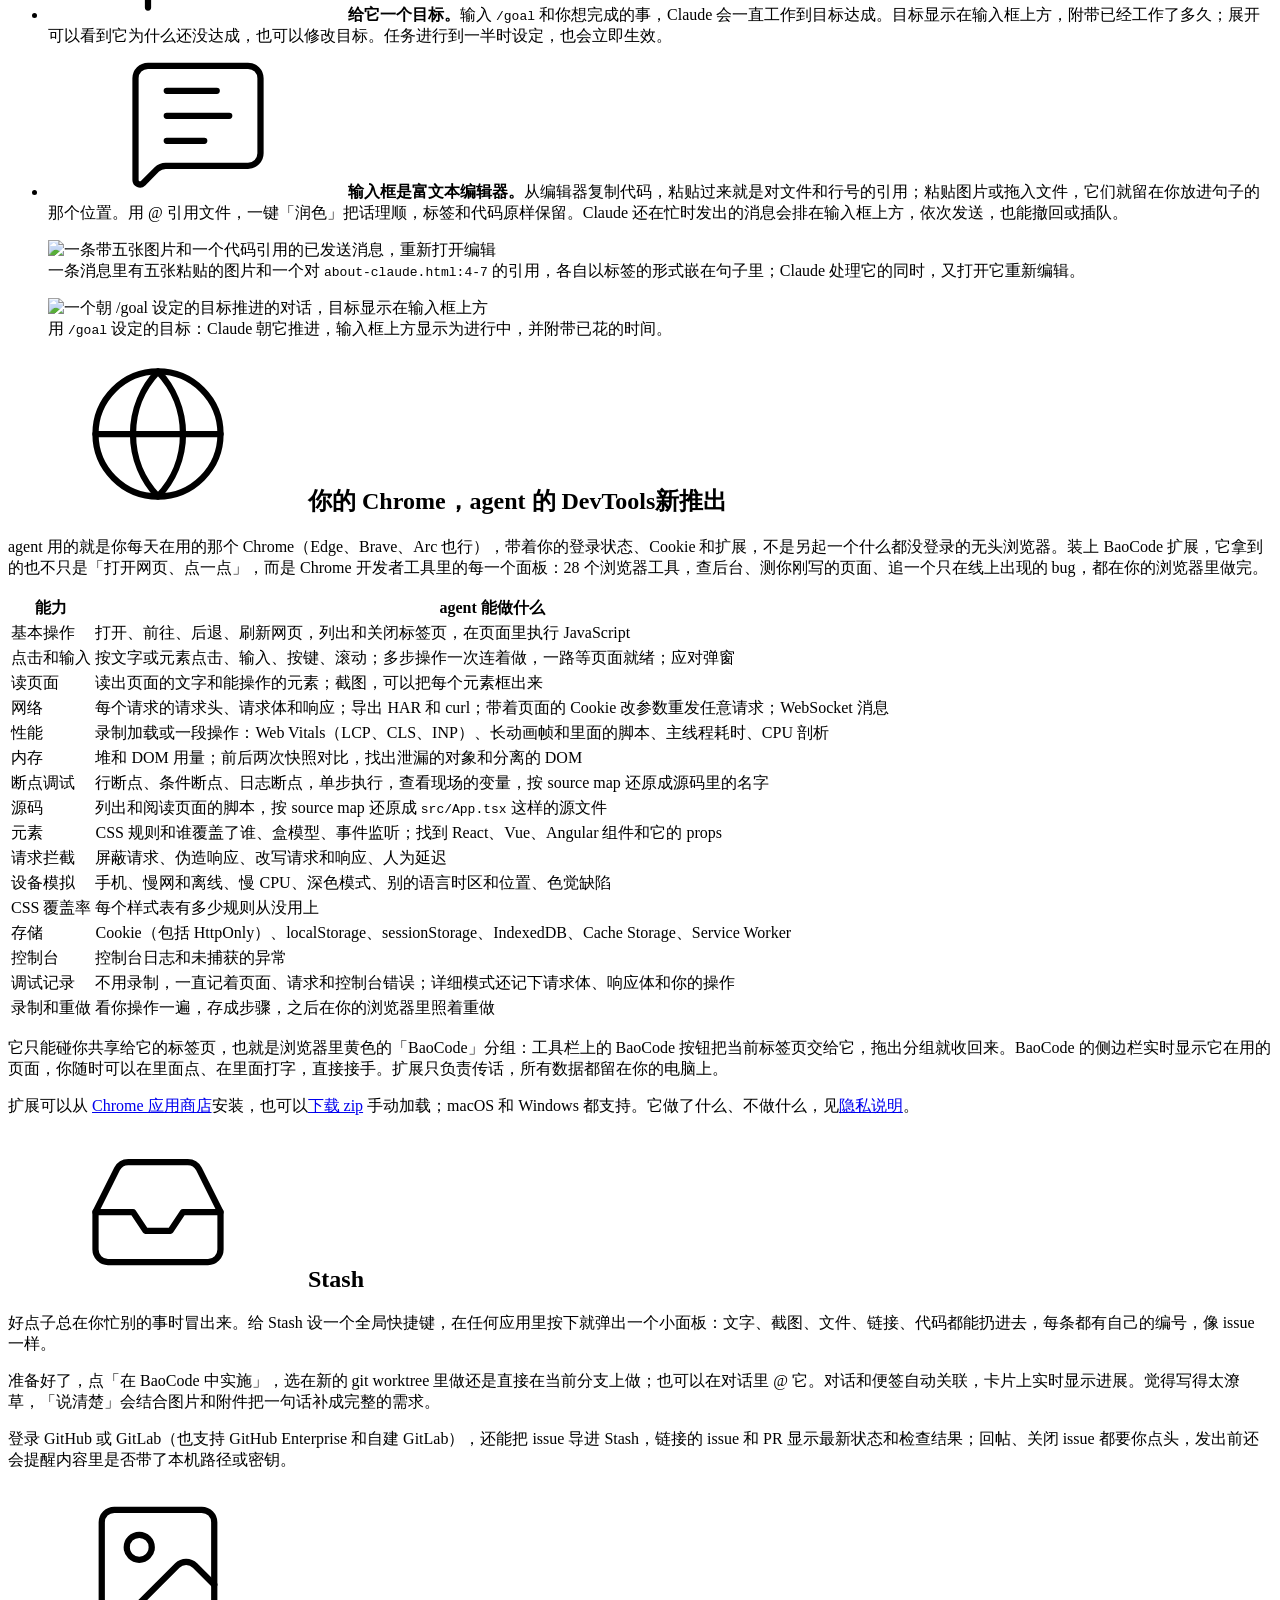
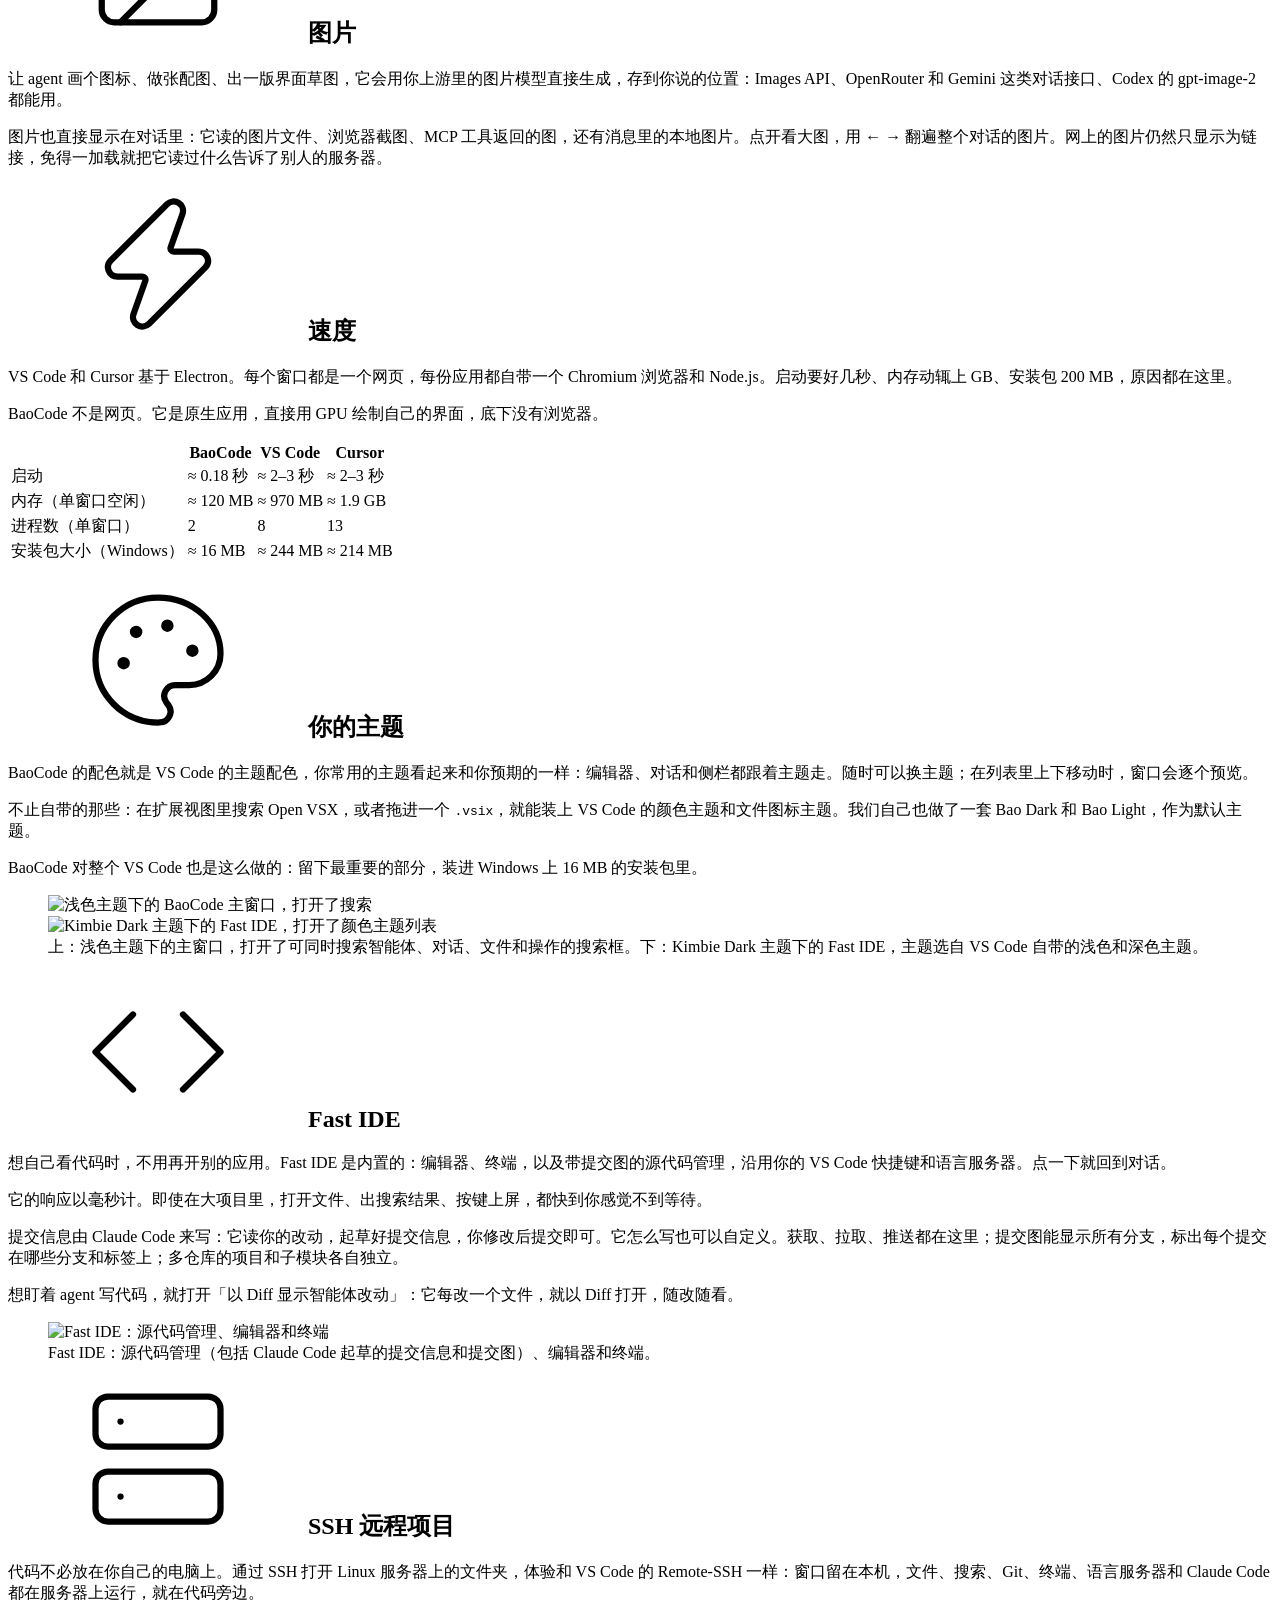
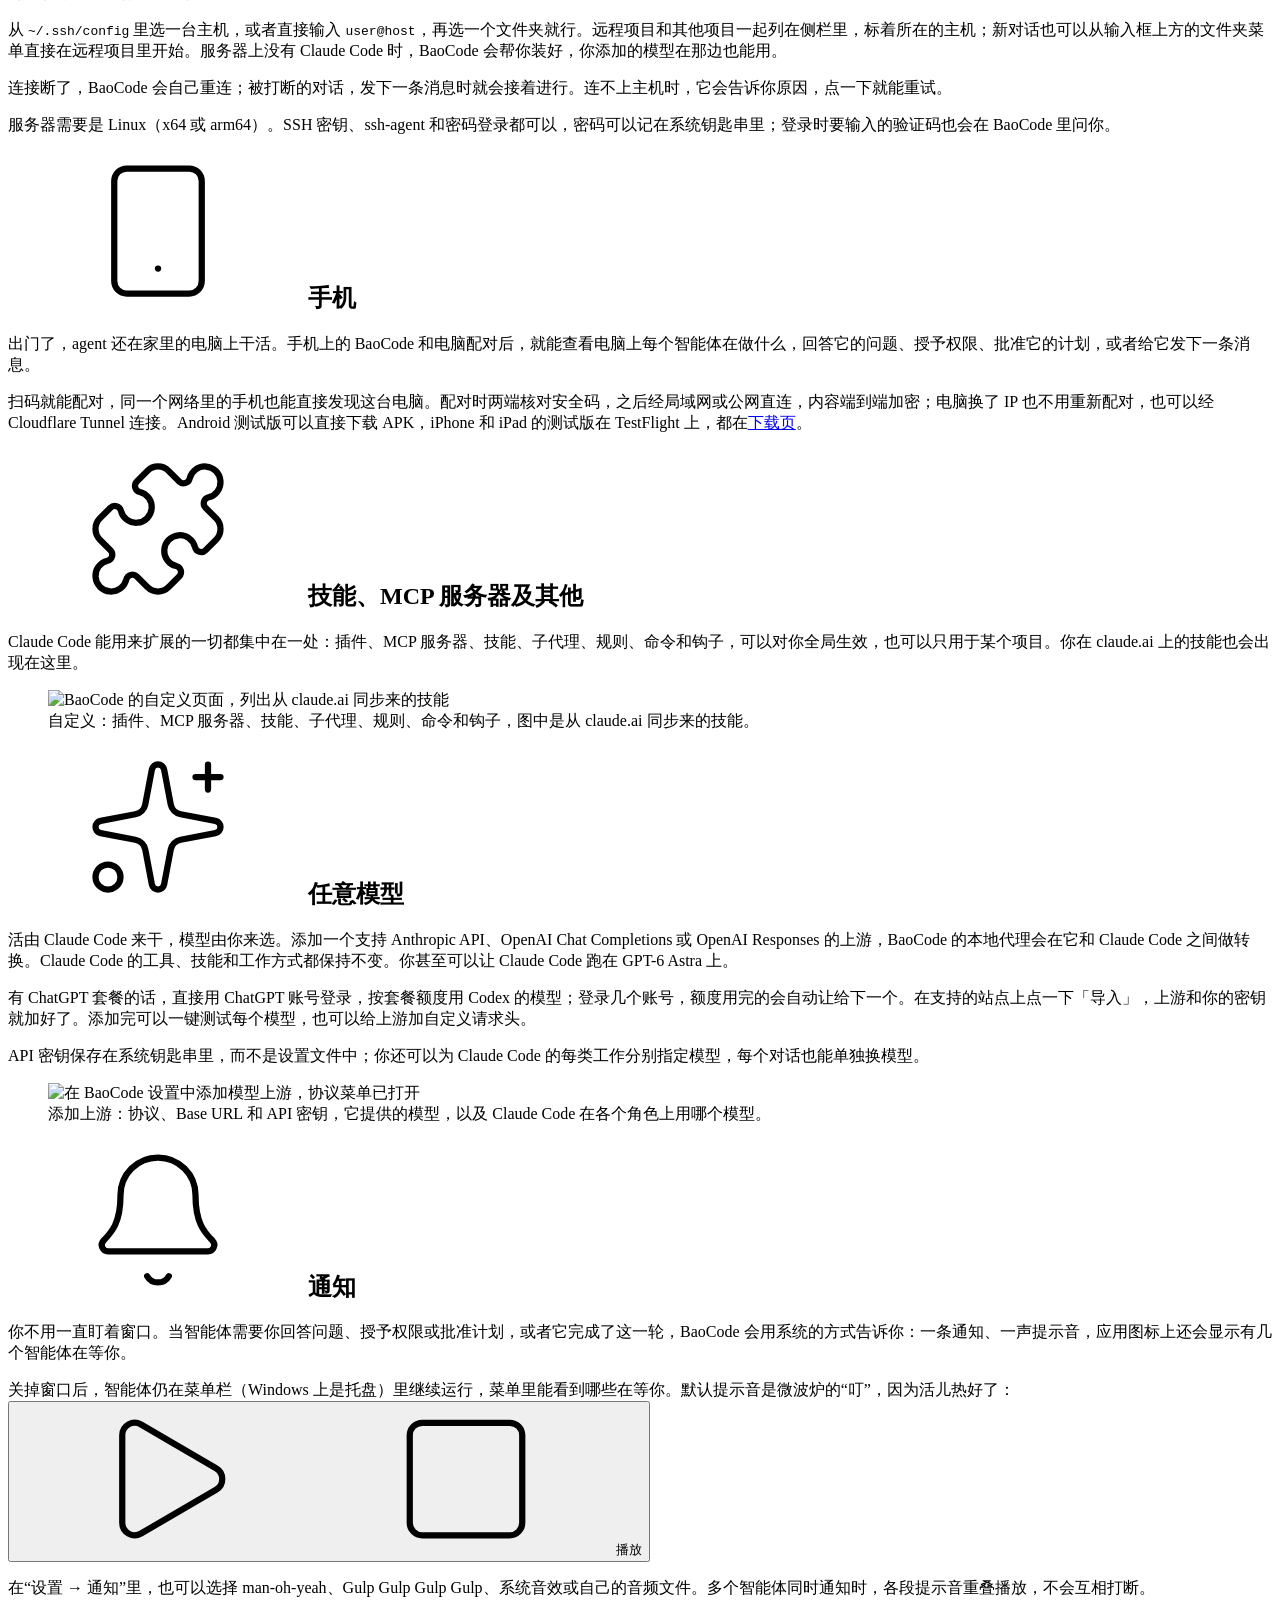
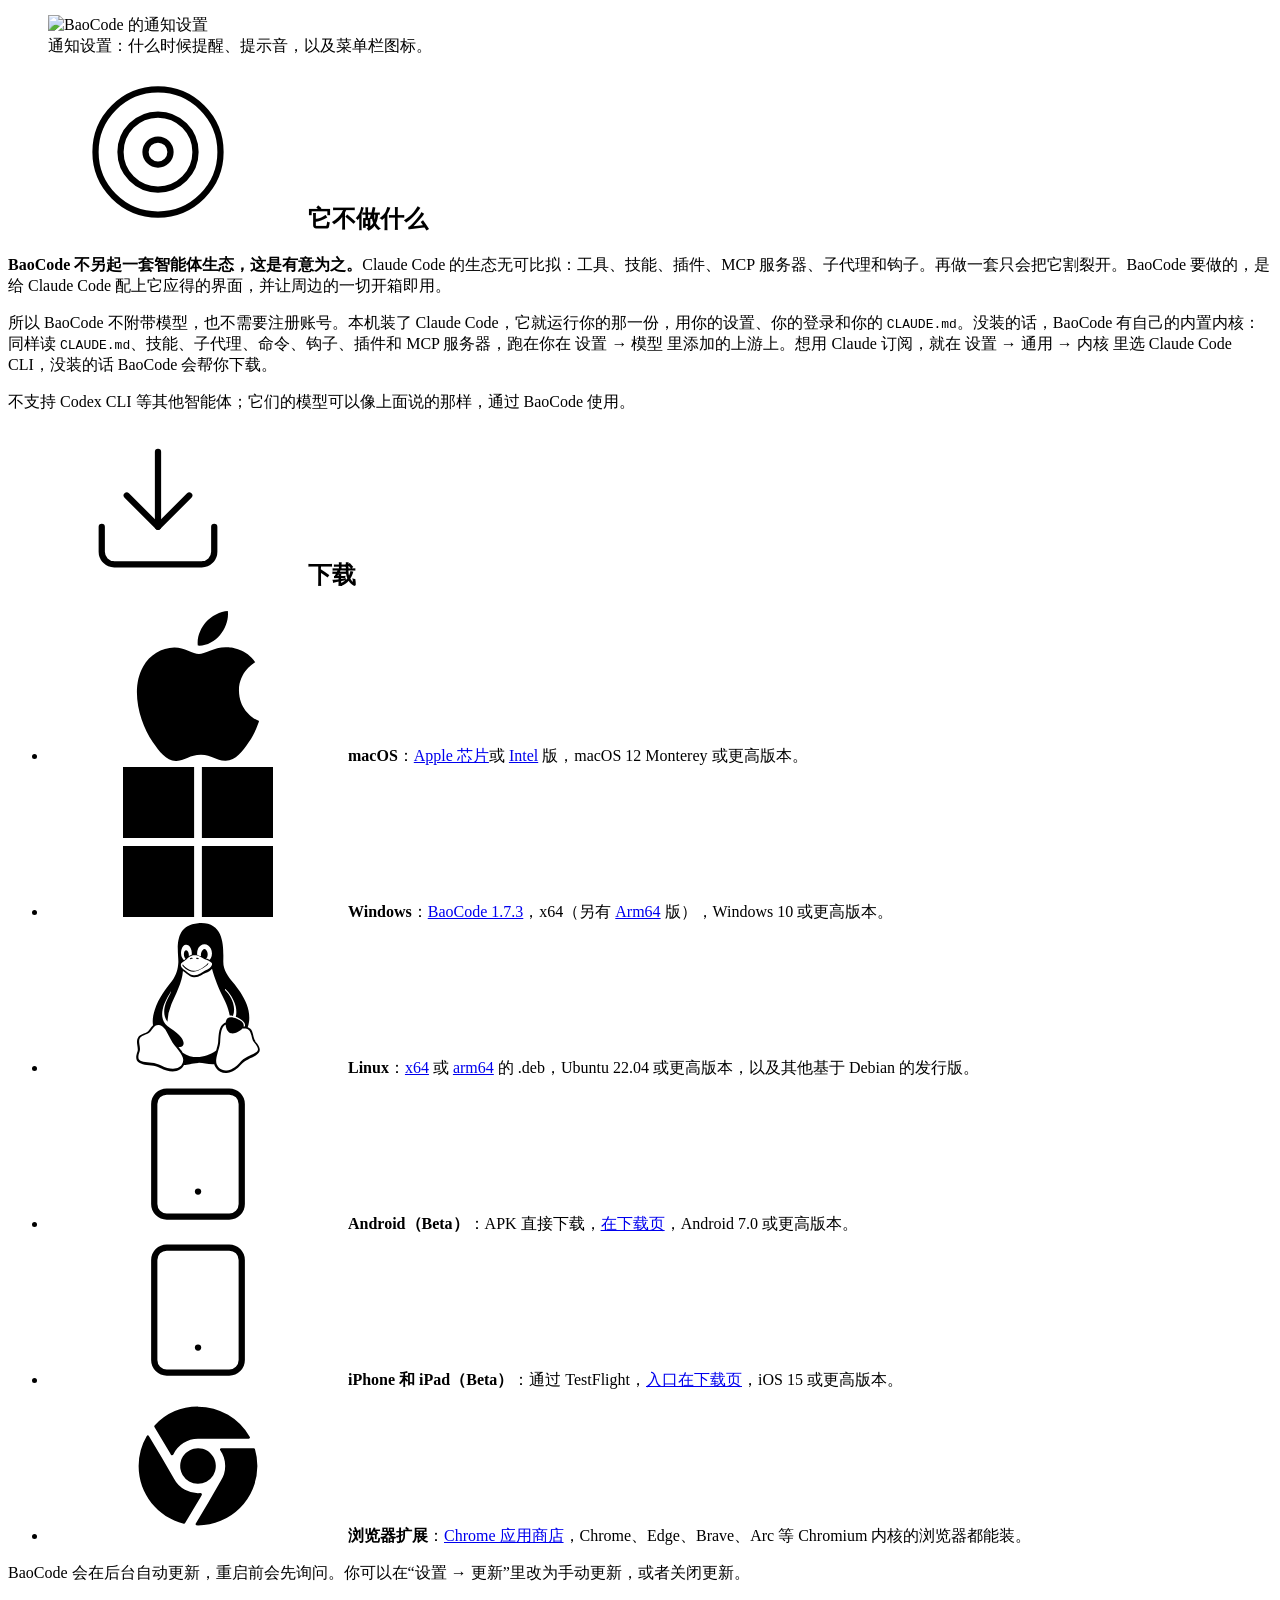
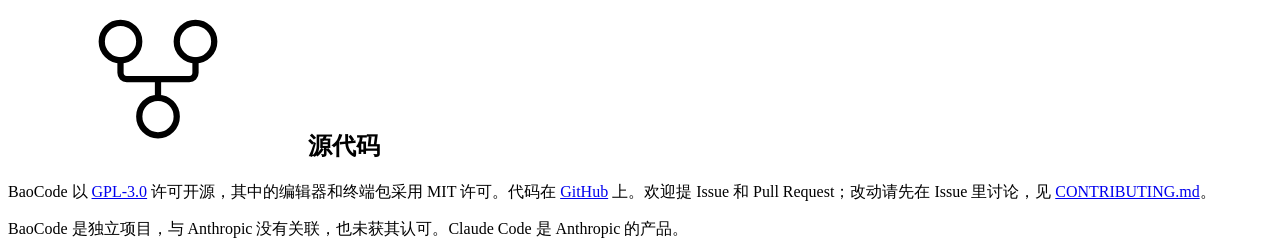
==== commit adb54605: "chore: release notes for 1.7.3, all since Co-Authored-By: BaoCode <noreply@baocode.dev>" ====
--- a/site/zh/index.html
+++ b/site/zh/index.html
@@ -78,7 +78,7 @@
 
   <h1 data-channel-title>BaoCode</h1>
   <p class="subtitle" data-channel-subtitle>好看又好用的 Claude Code 桌面应用，内置毫秒级响应的 IDE。</p>
-  <p class="meta"><span data-version>版本 1.7.3</span><span>macOS（Apple 芯片和 Intel）、Windows（x64 和 Arm64）和 Linux，手机版 Beta</span><span>免费开源</span><span data-updated>更新于 2026 年 10 月 29 日</span></p>
+  <p class="meta"><span data-version>版本 1.7.3</span><span>macOS（Apple 芯片和 Intel）、Windows（x64 和 Arm64）和 Linux，手机版 Beta</span><span>免费开源</span><span data-updated>更新于 2026 年 10 月 30 日</span></p>
 
   <div class="actions">
     <a class="button primary" href="/zh/download"><svg class="ic logo" aria-hidden="true"><use href="#ic-apple"/></svg>下载 Mac 版</a>
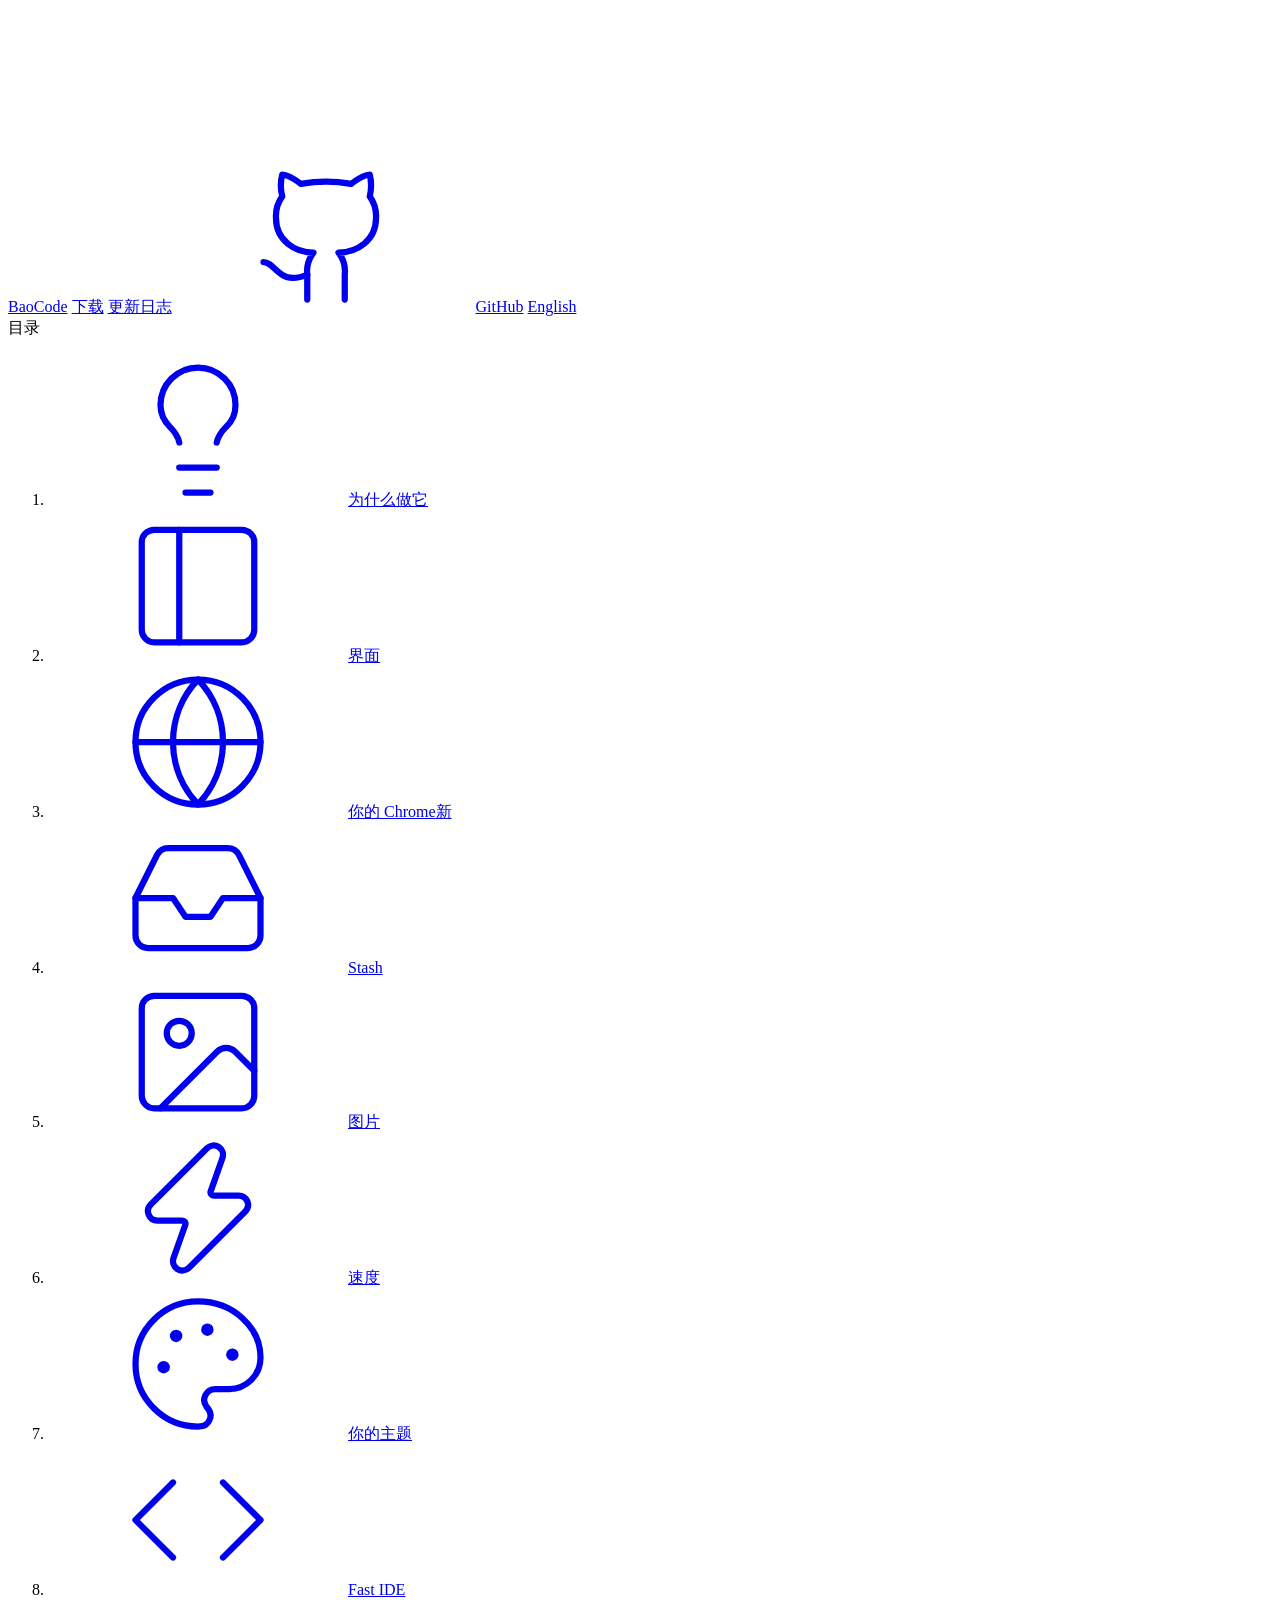
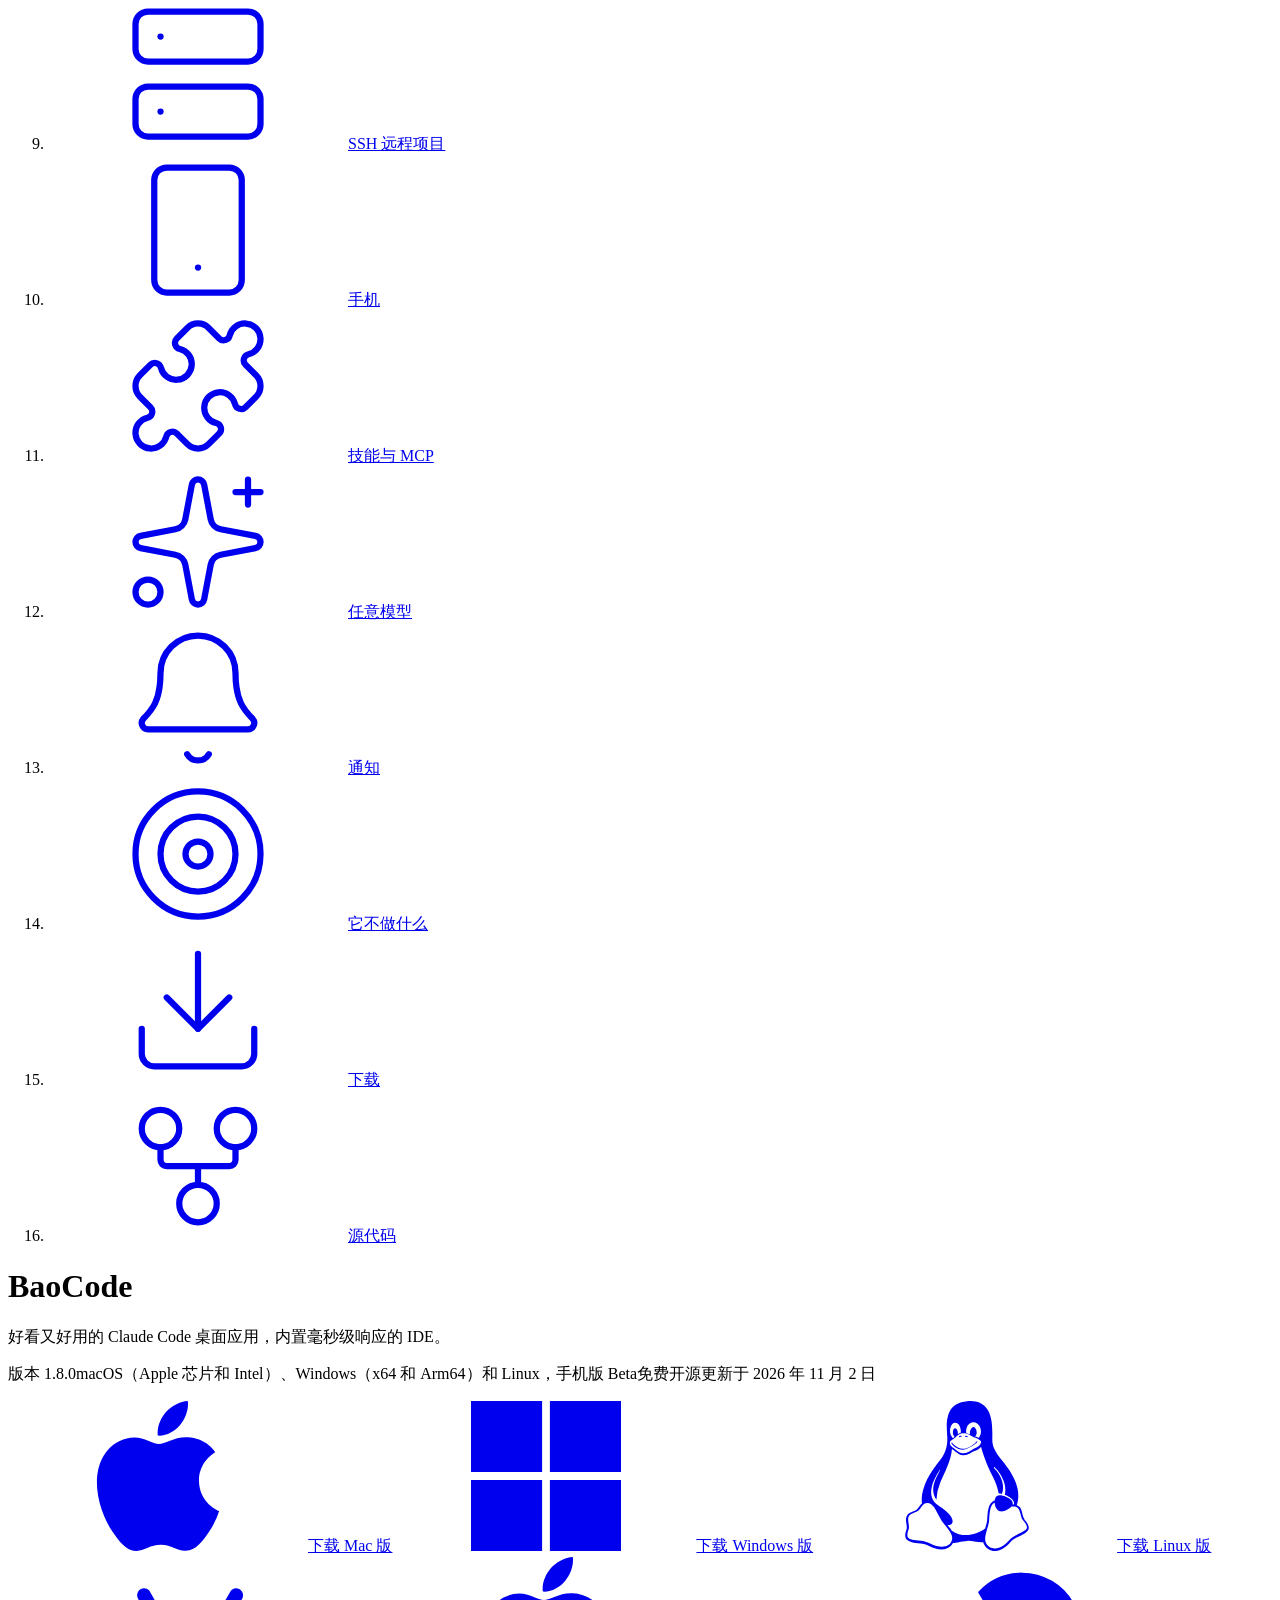
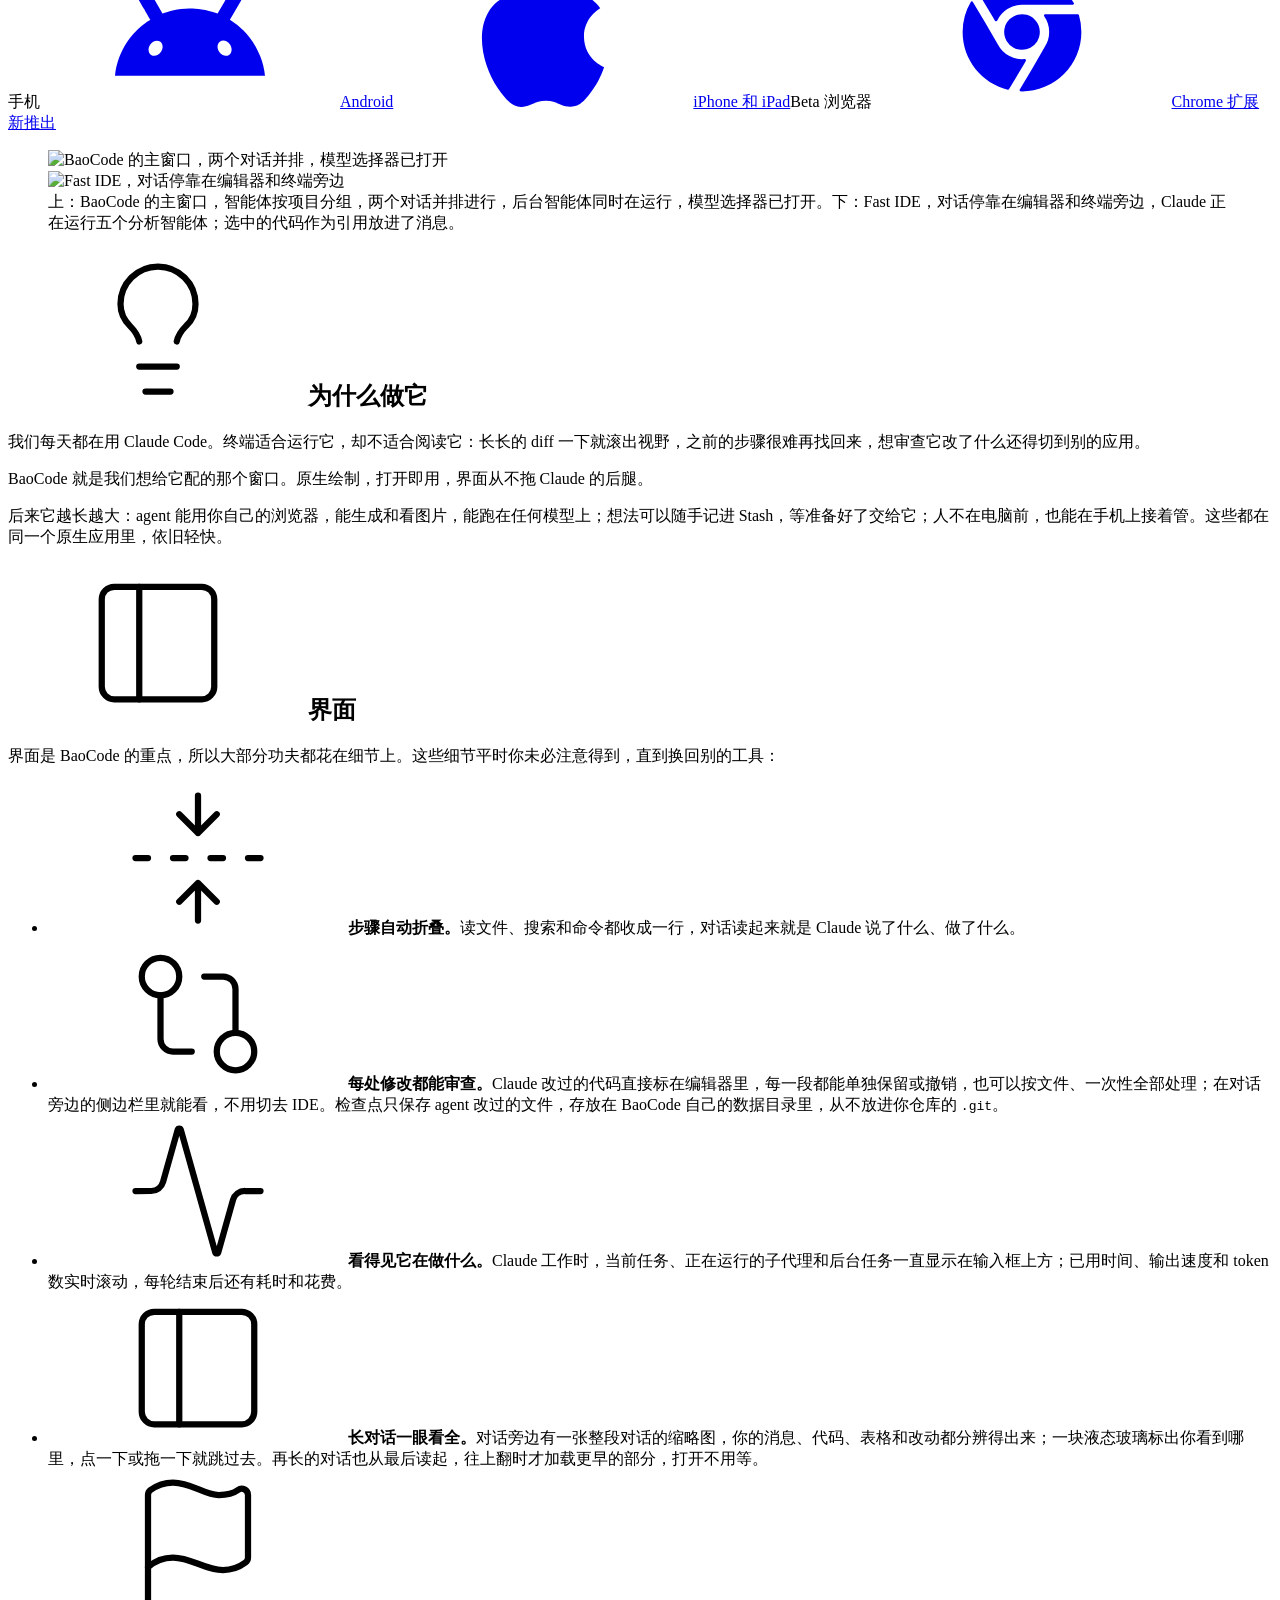
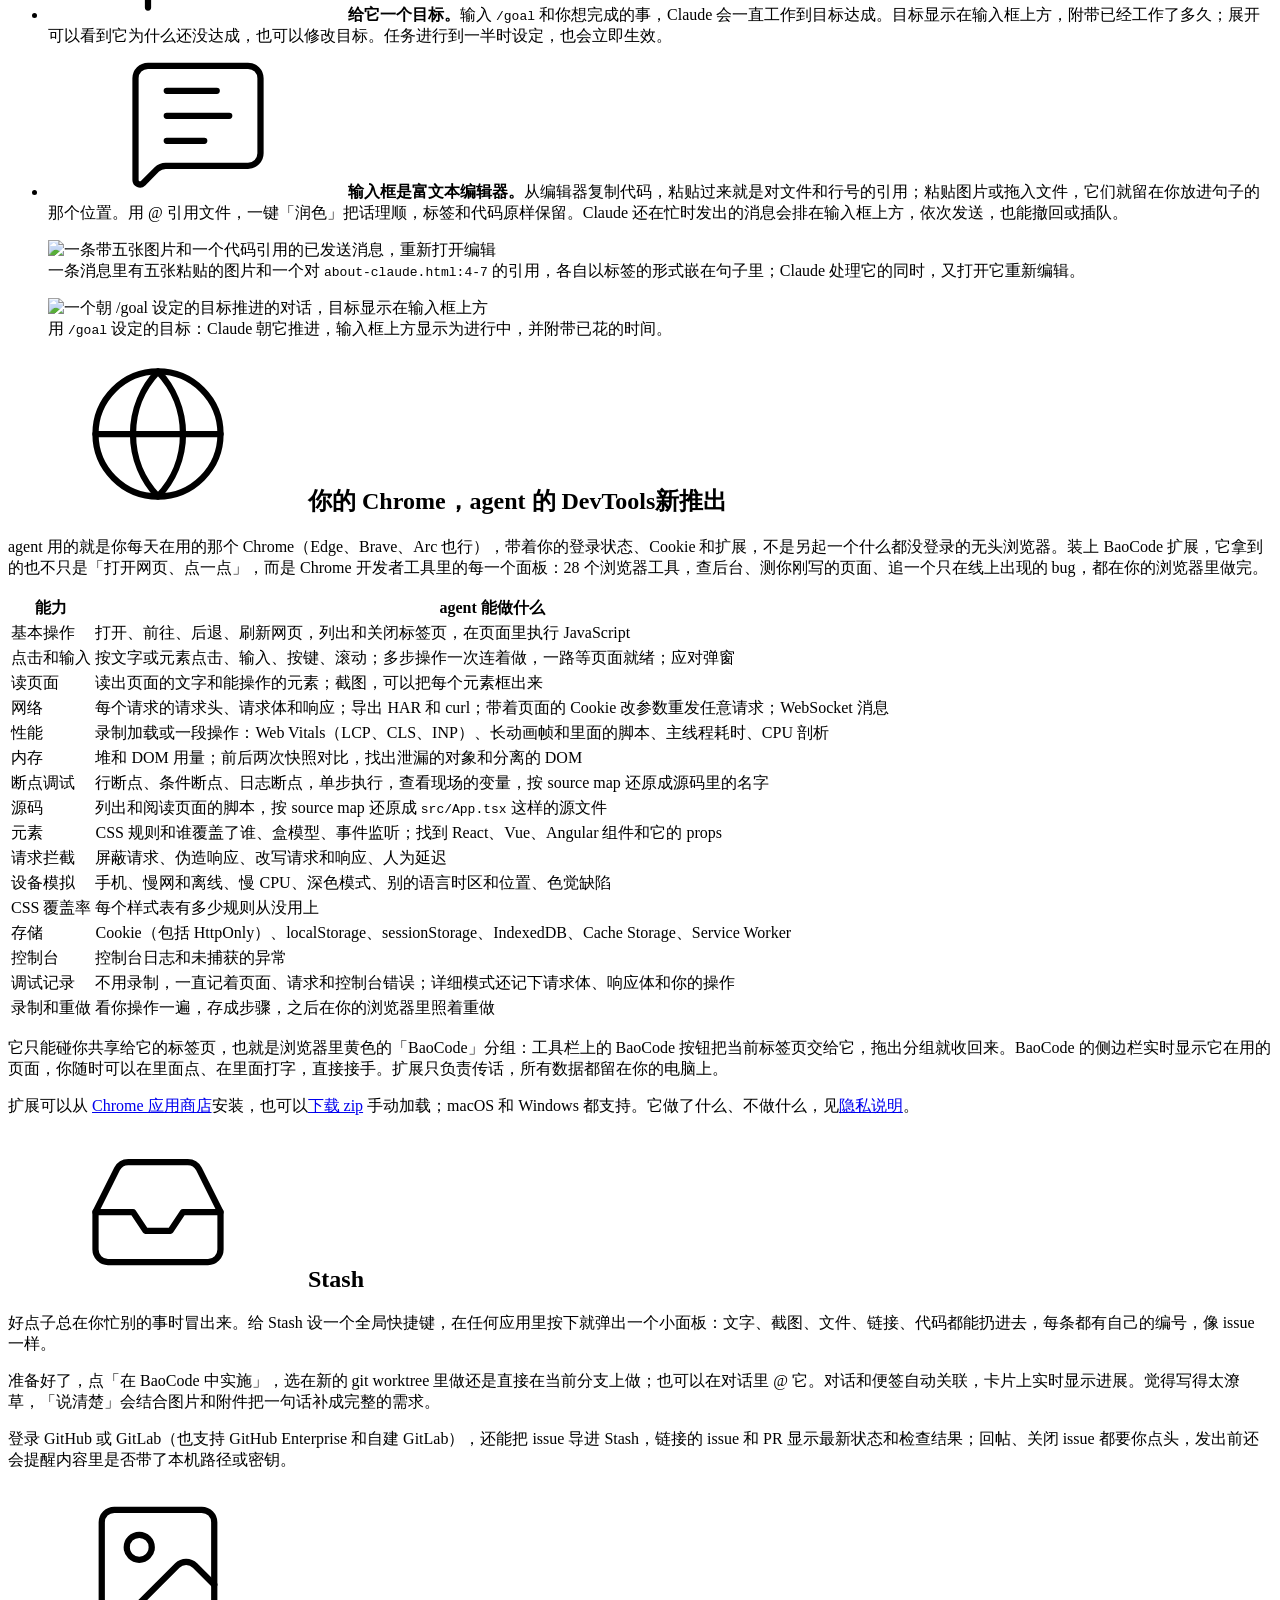
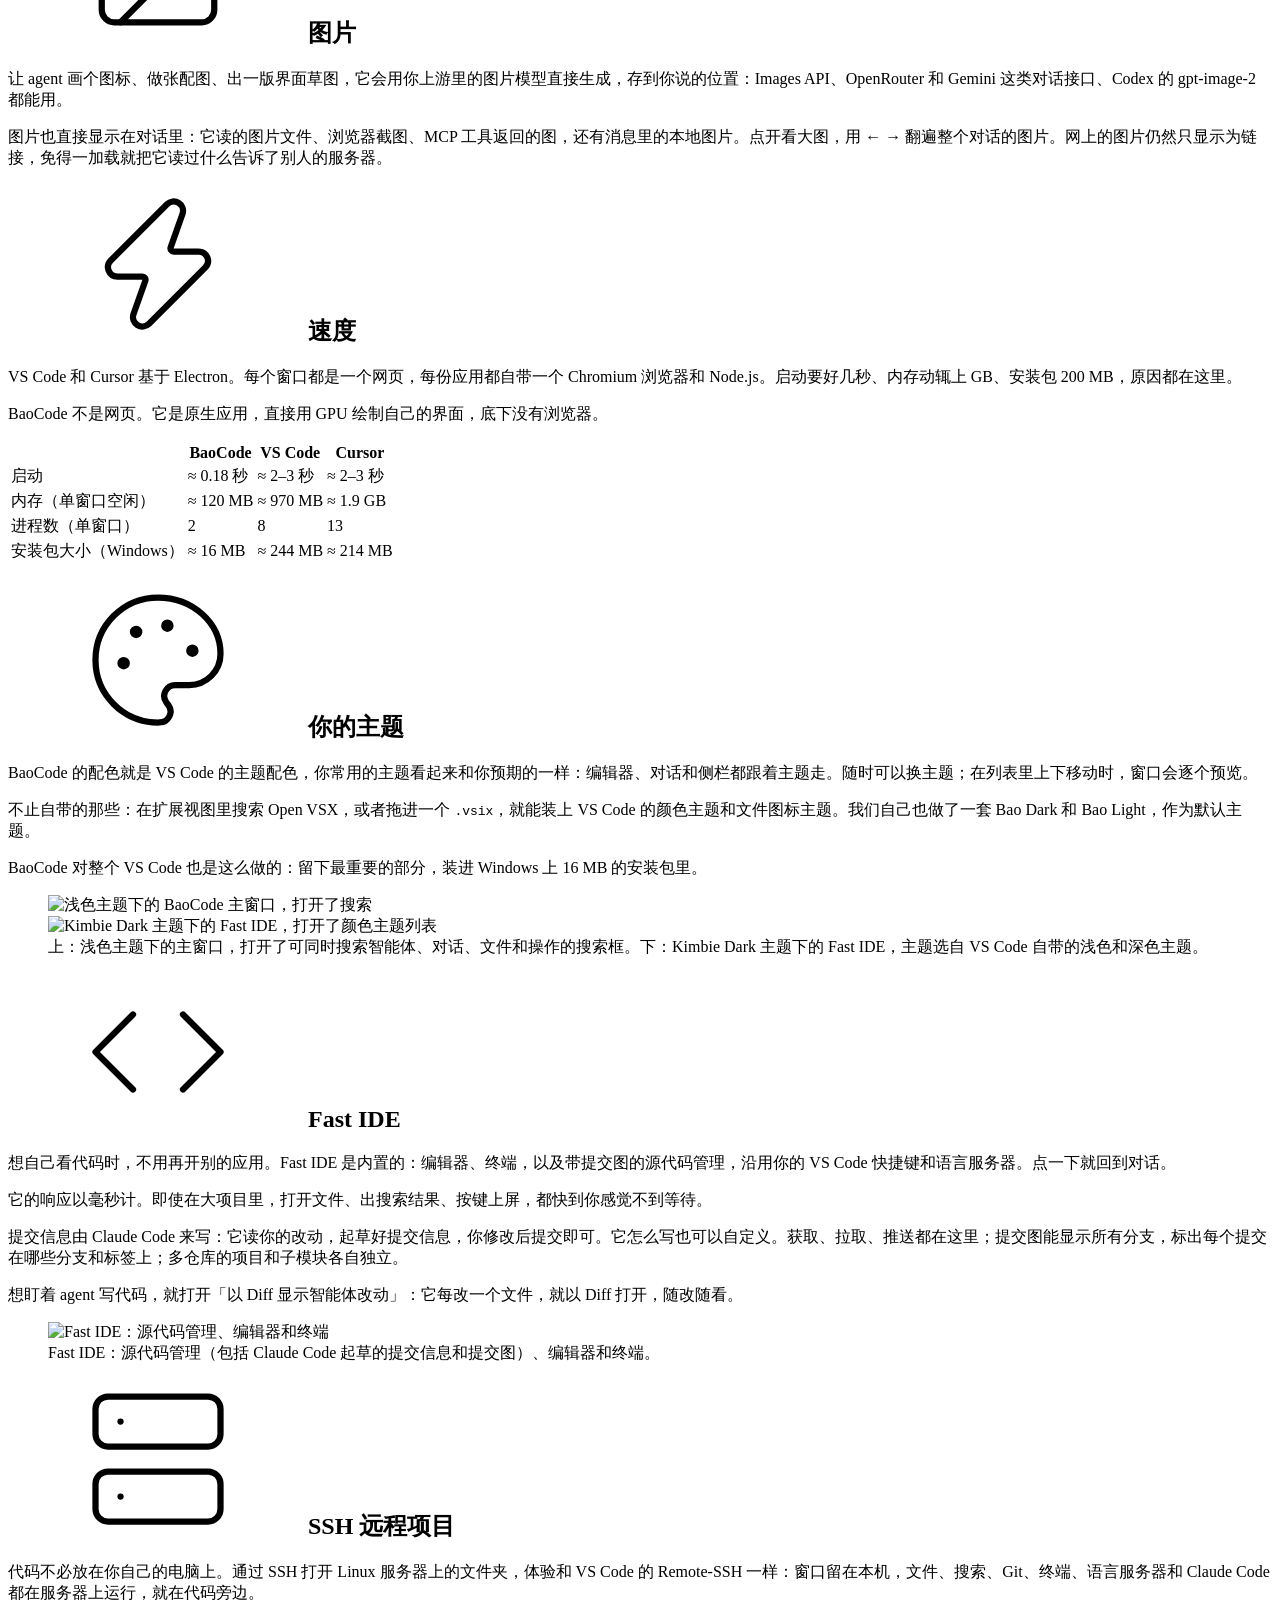
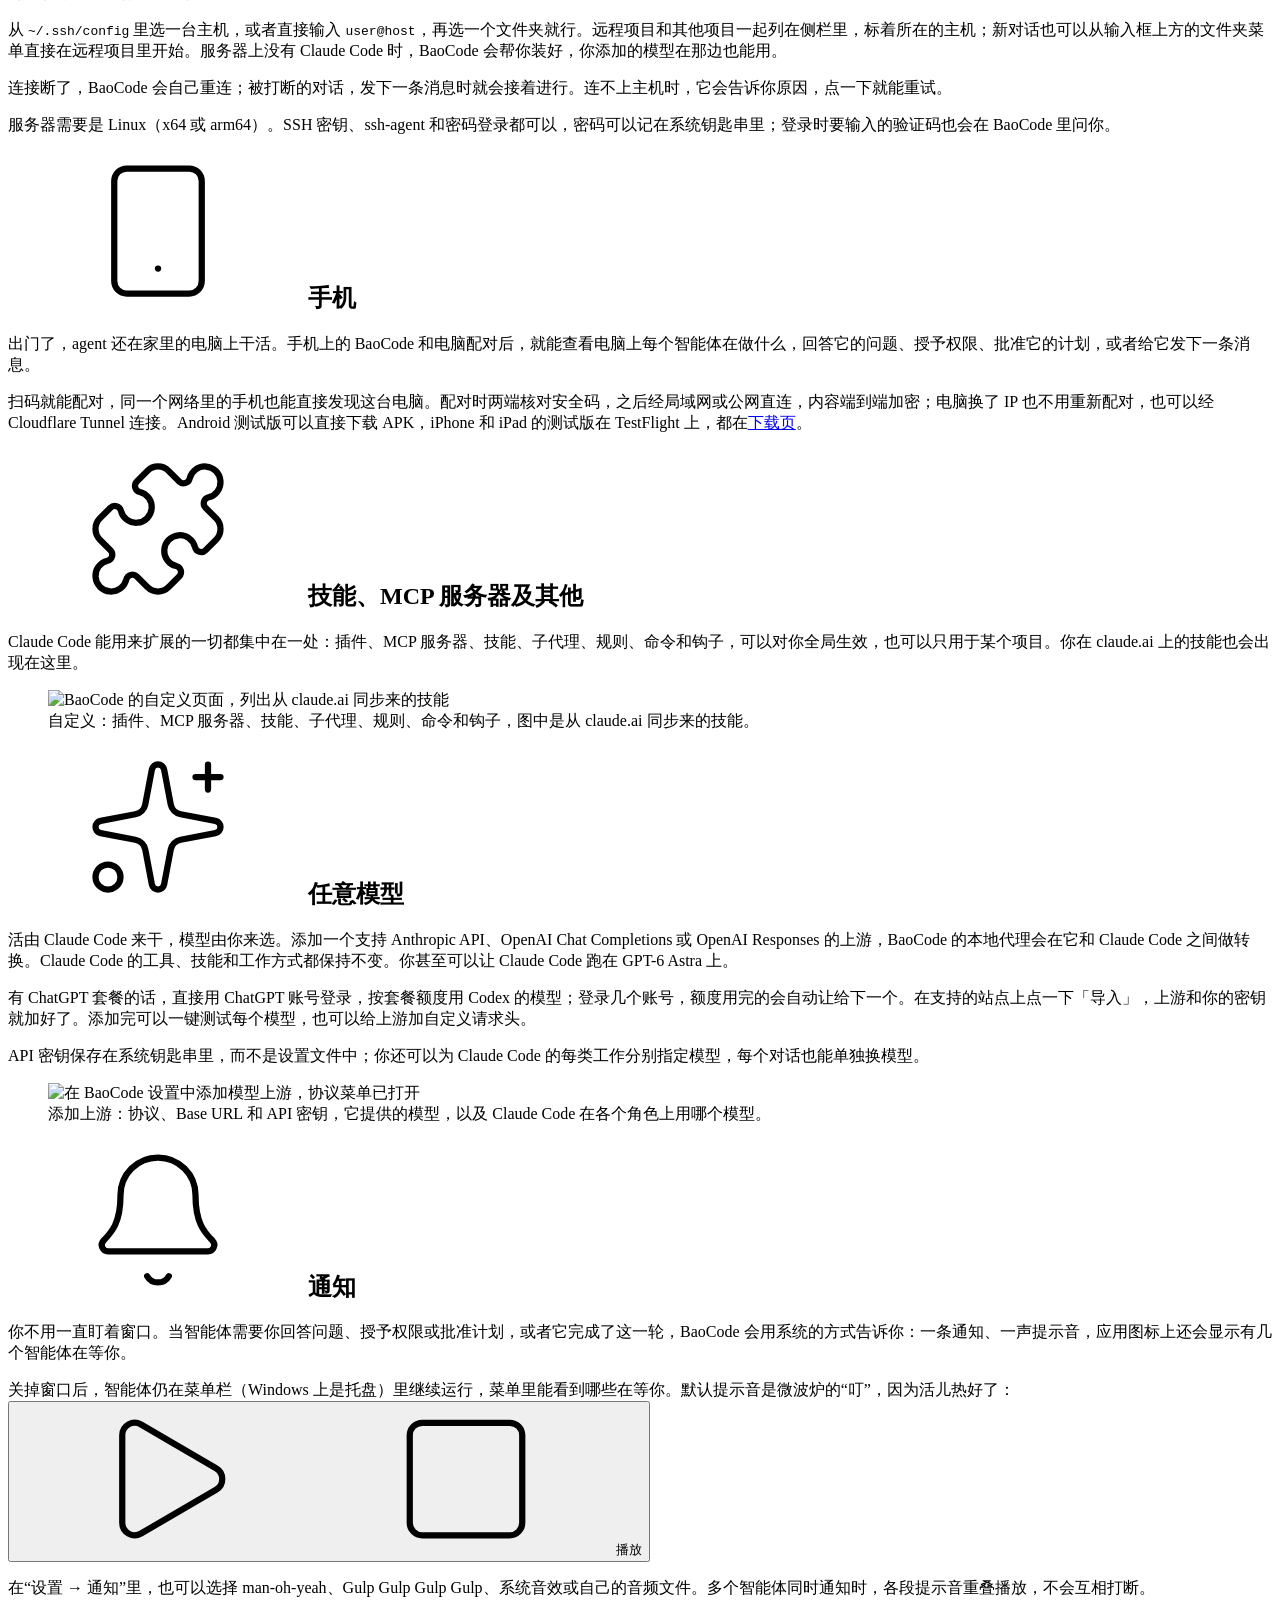
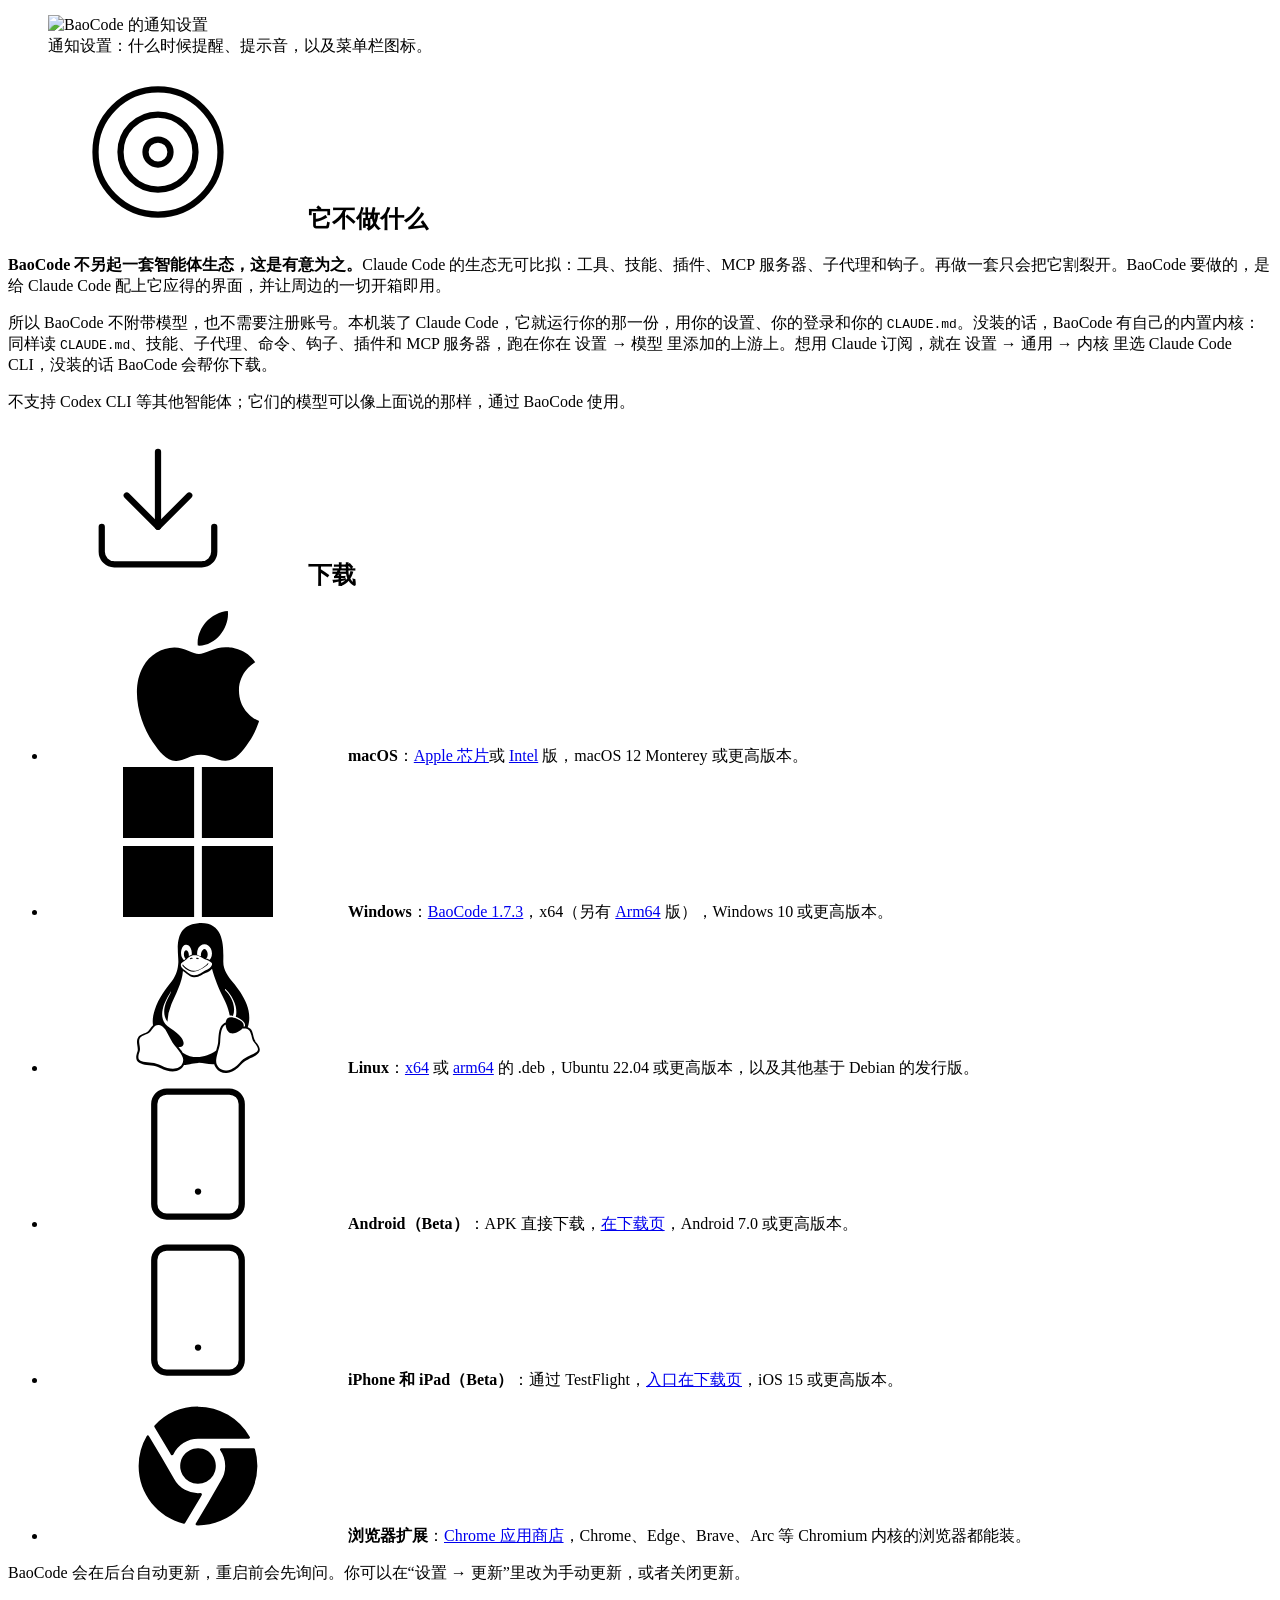
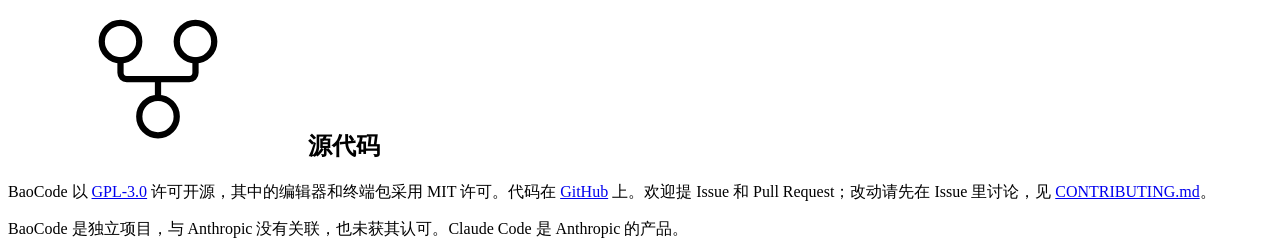
==== commit b95be715: "merge: 保留 mobile-link 历史并整合已验证的 v2 适配" ====
--- a/site/zh/index.html
+++ b/site/zh/index.html
@@ -78,7 +78,7 @@
 
   <h1 data-channel-title>BaoCode</h1>
   <p class="subtitle" data-channel-subtitle>好看又好用的 Claude Code 桌面应用，内置毫秒级响应的 IDE。</p>
-  <p class="meta"><span data-version>版本 1.7.3</span><span>macOS（Apple 芯片和 Intel）、Windows（x64 和 Arm64）和 Linux，手机版 Beta</span><span>免费开源</span><span data-updated>更新于 2026 年 10 月 30 日</span></p>
+  <p class="meta"><span data-version>版本 1.8.0</span><span>macOS（Apple 芯片和 Intel）、Windows（x64 和 Arm64）和 Linux，手机版 Beta</span><span>免费开源</span><span data-updated>更新于 2026 年 11 月 2 日</span></p>
 
   <div class="actions">
     <a class="button primary" href="/zh/download"><svg class="ic logo" aria-hidden="true"><use href="#ic-apple"/></svg>下载 Mac 版</a>
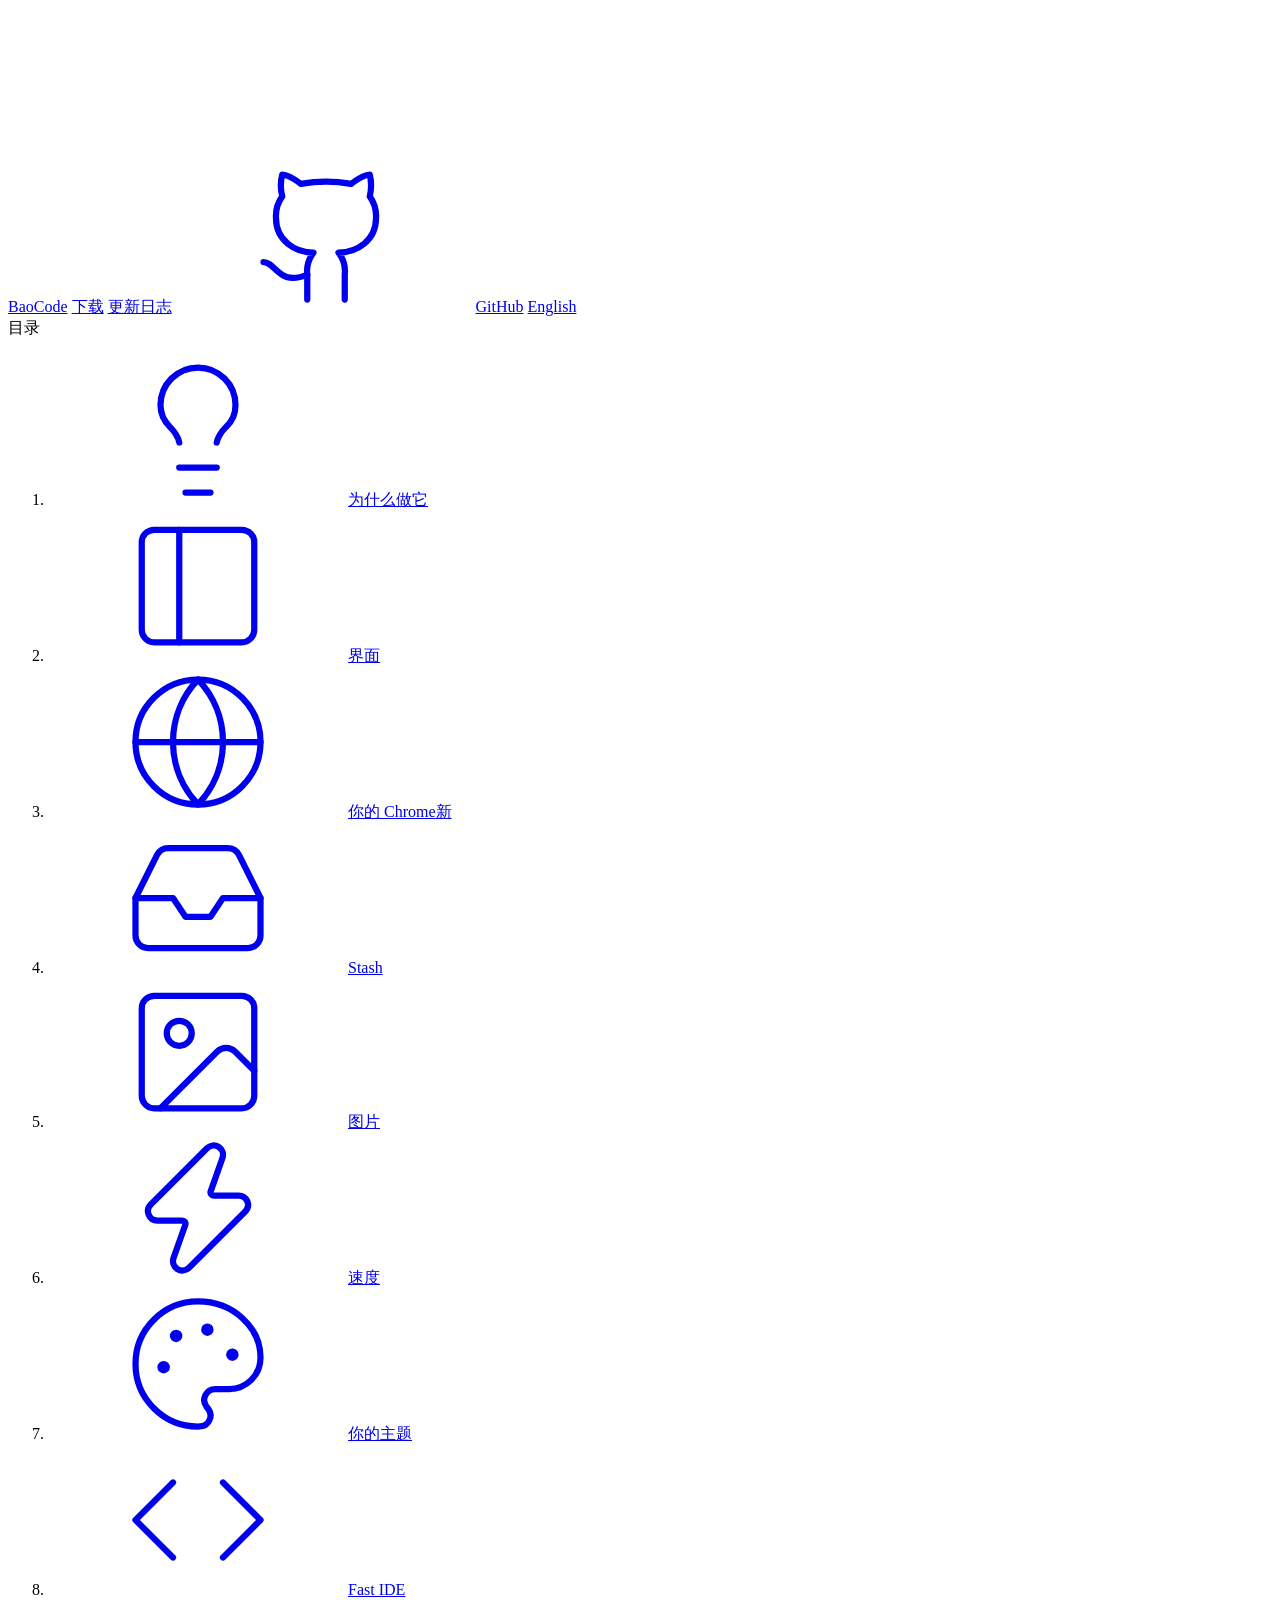
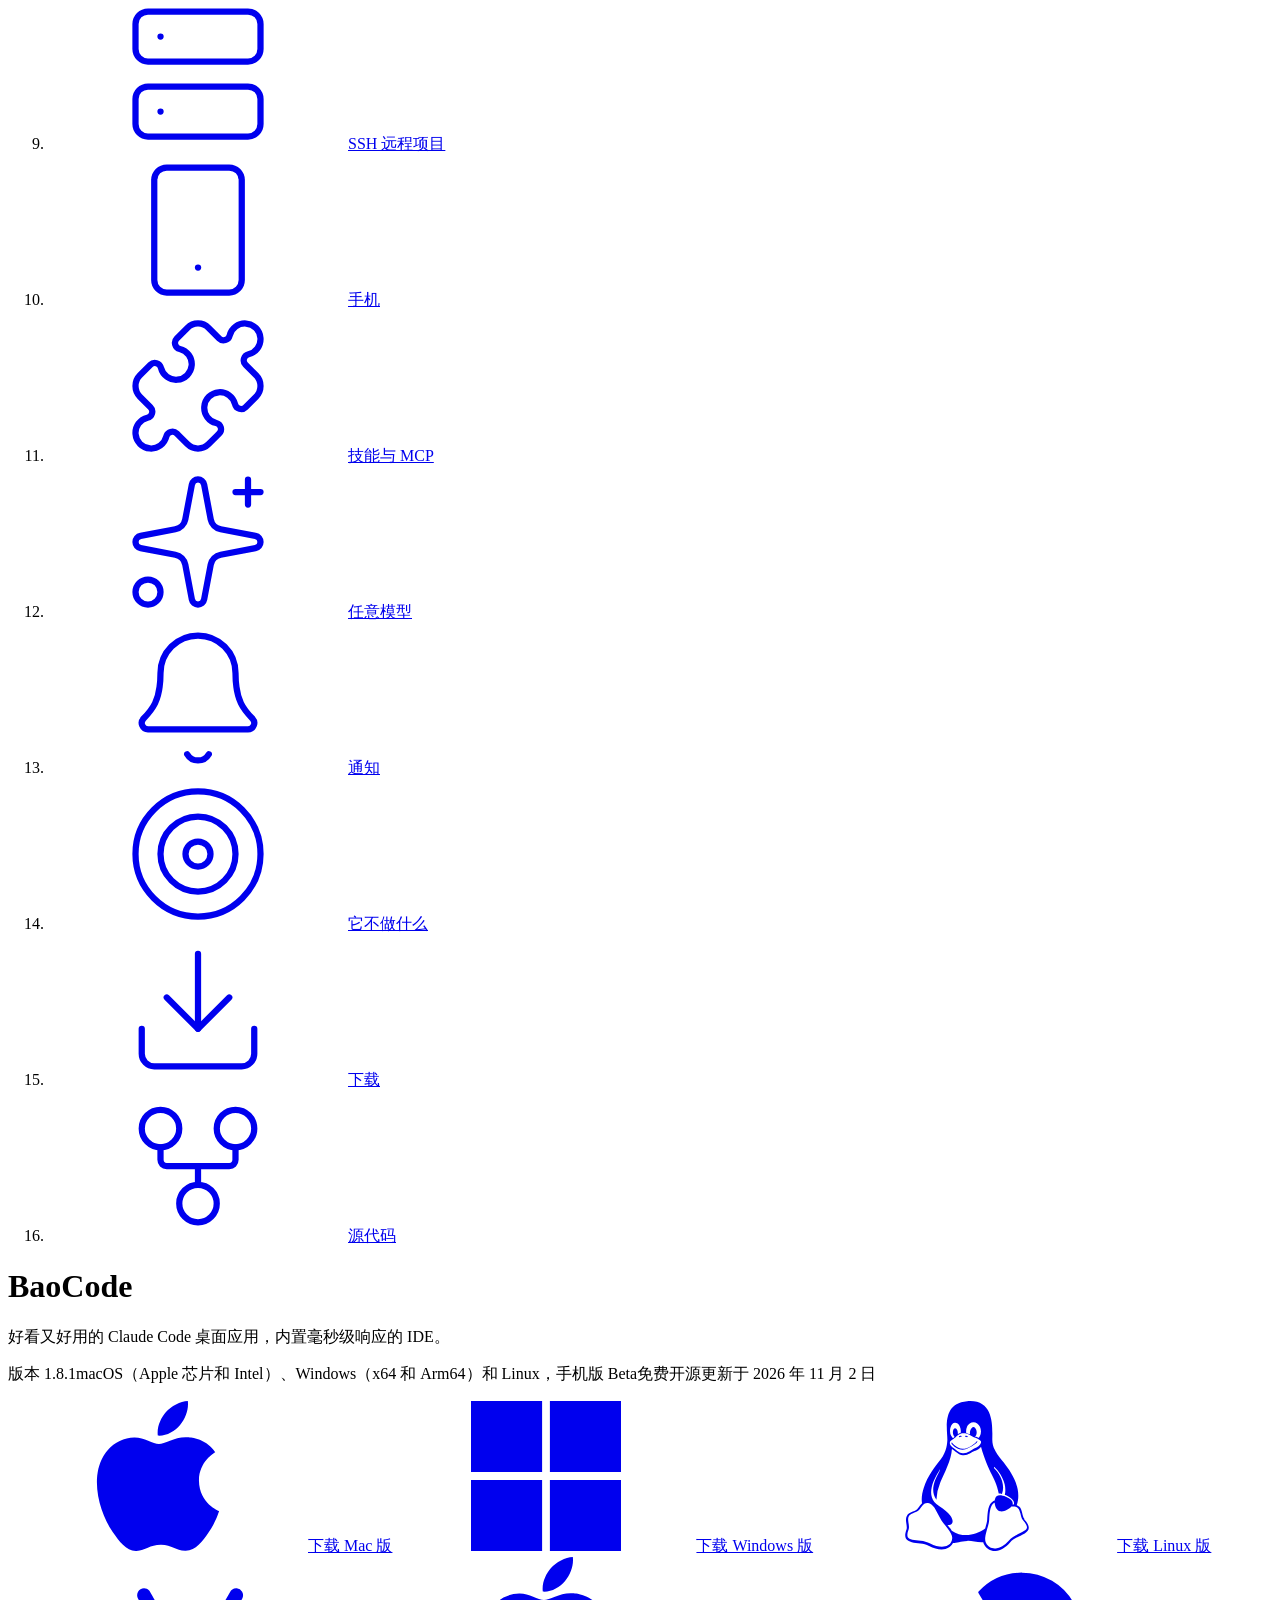
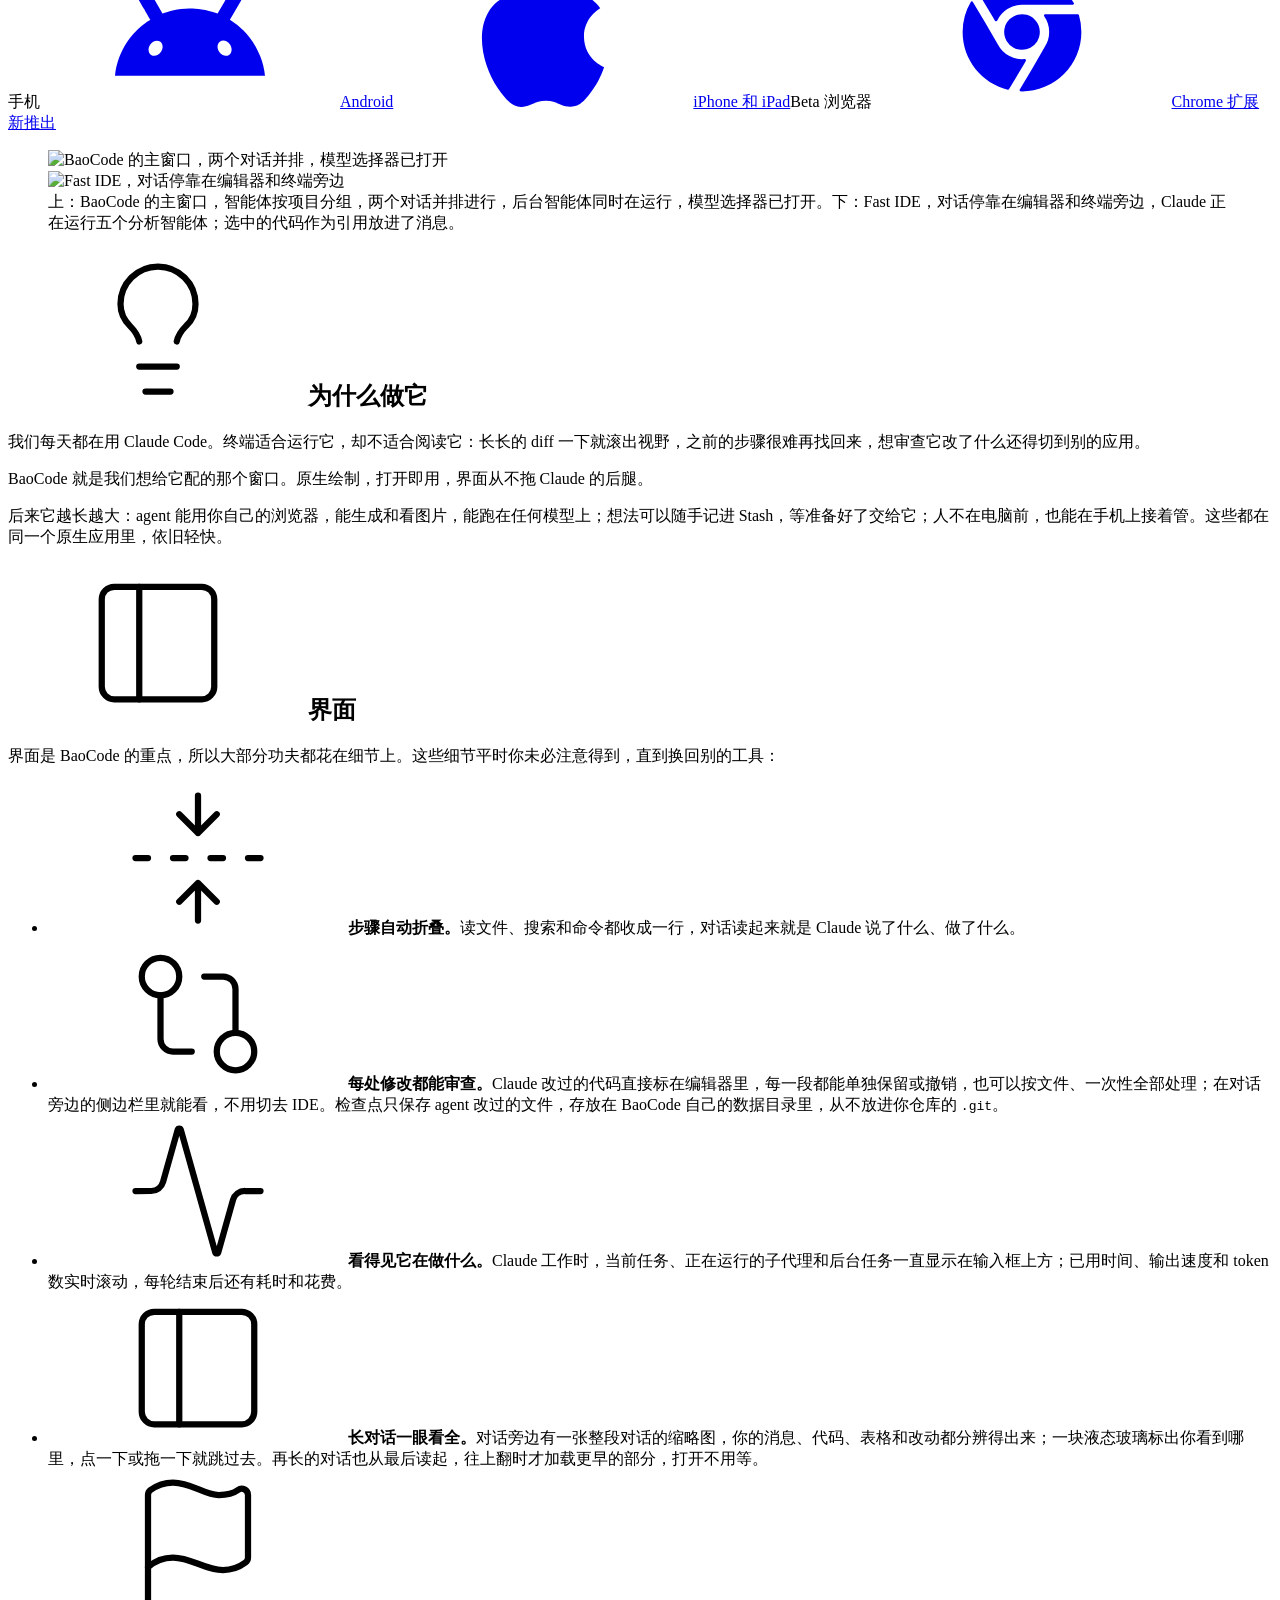
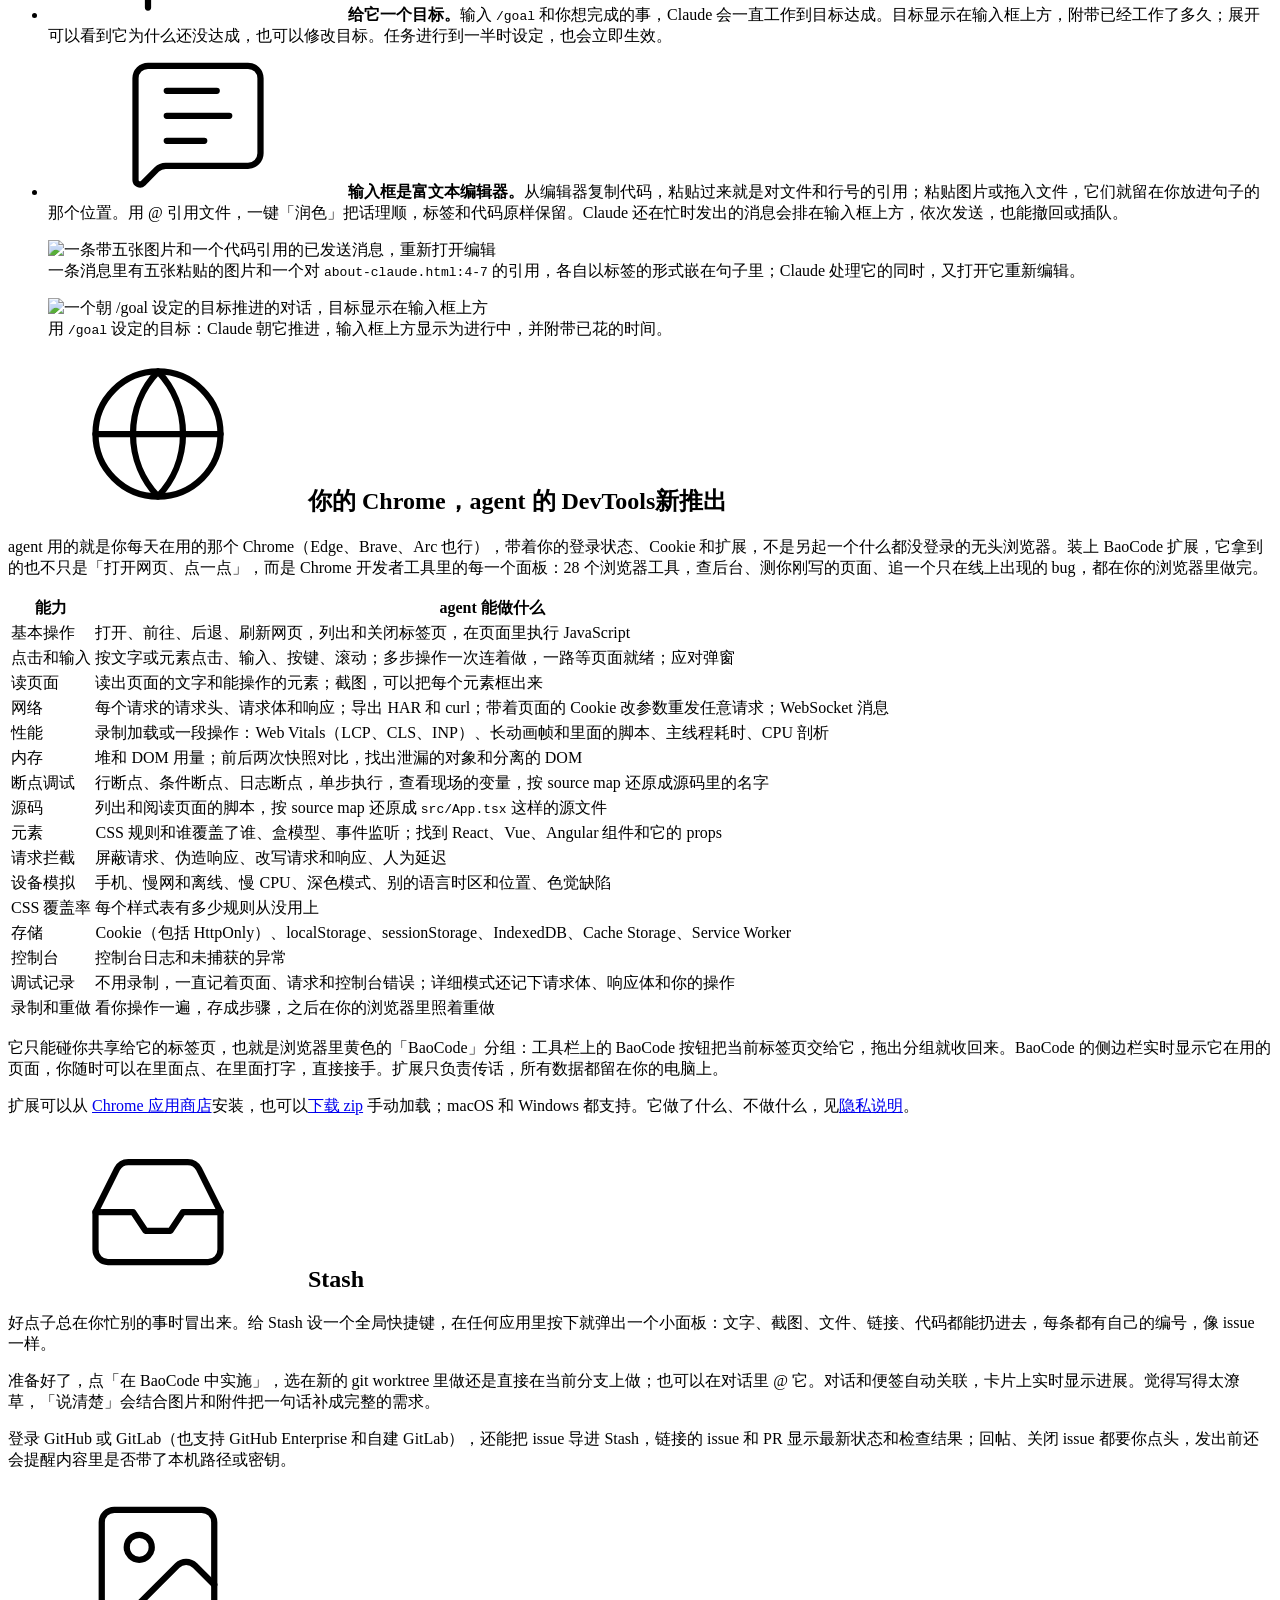
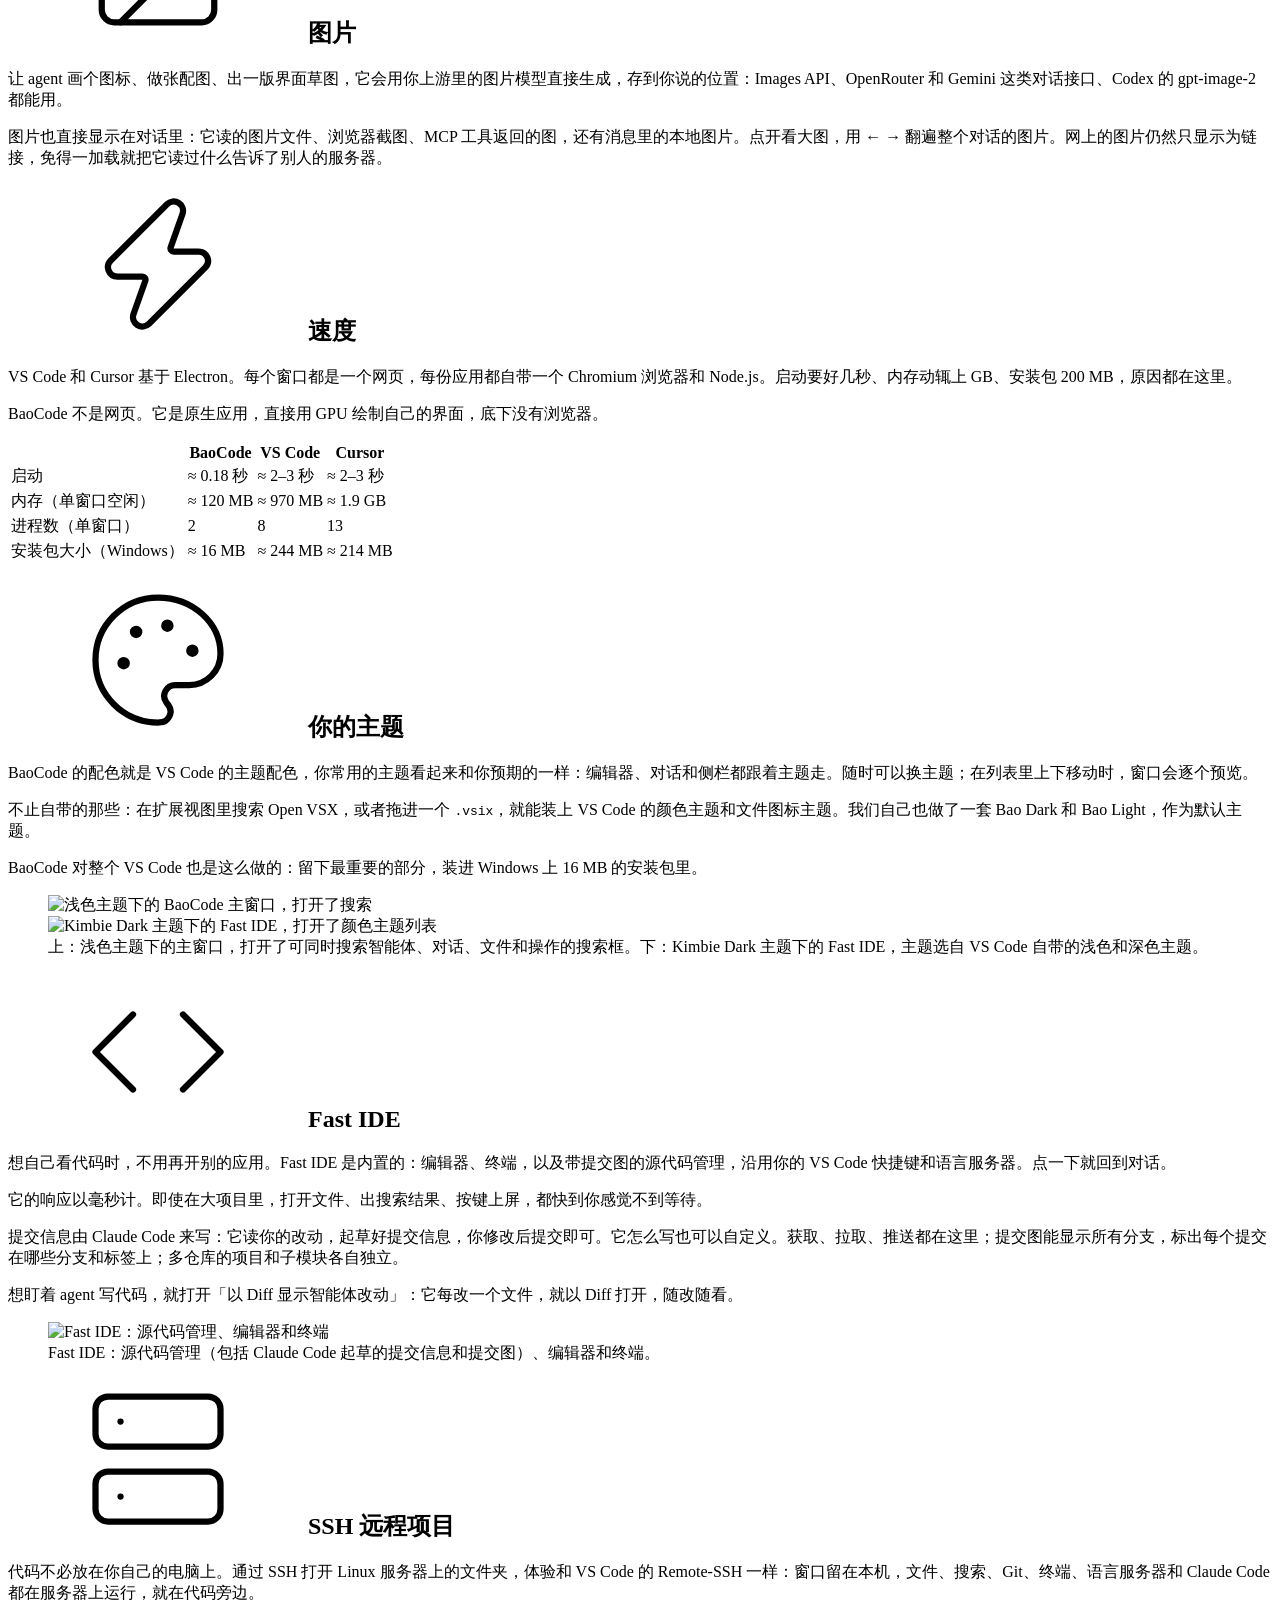
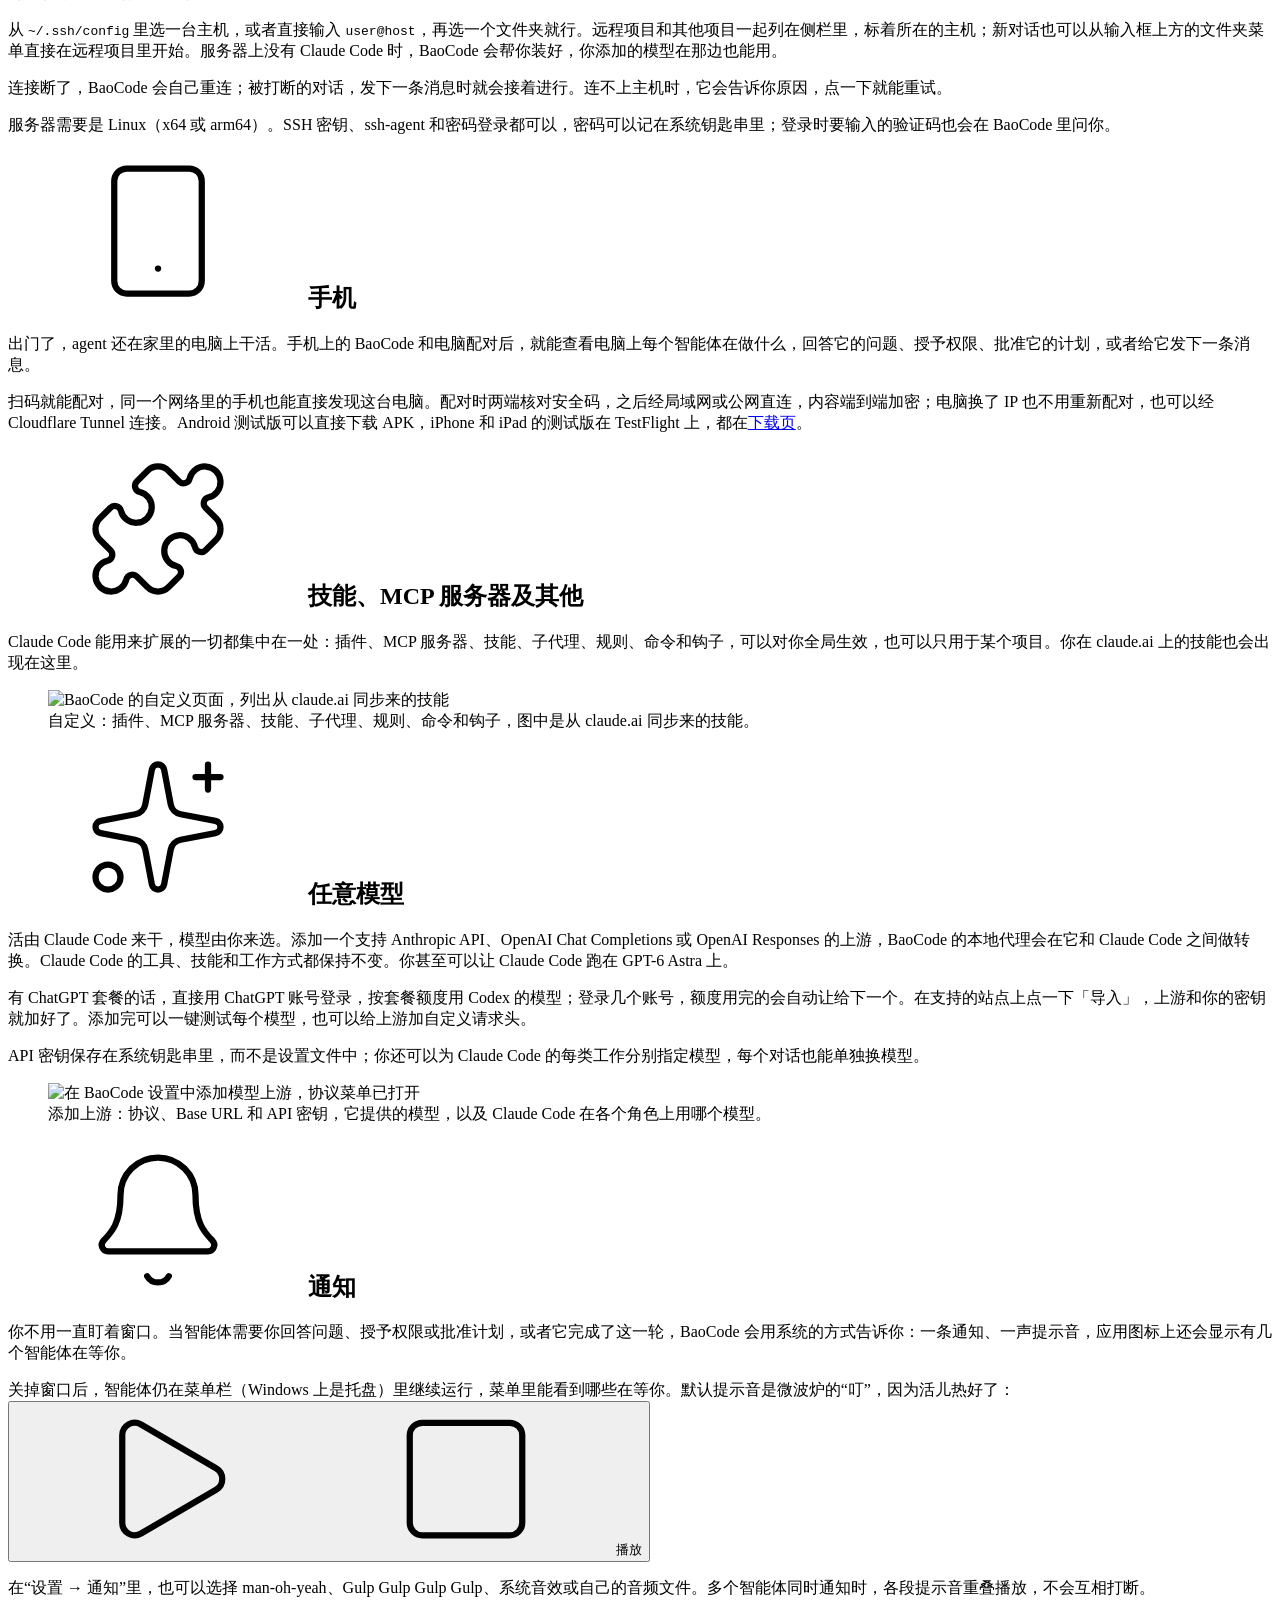
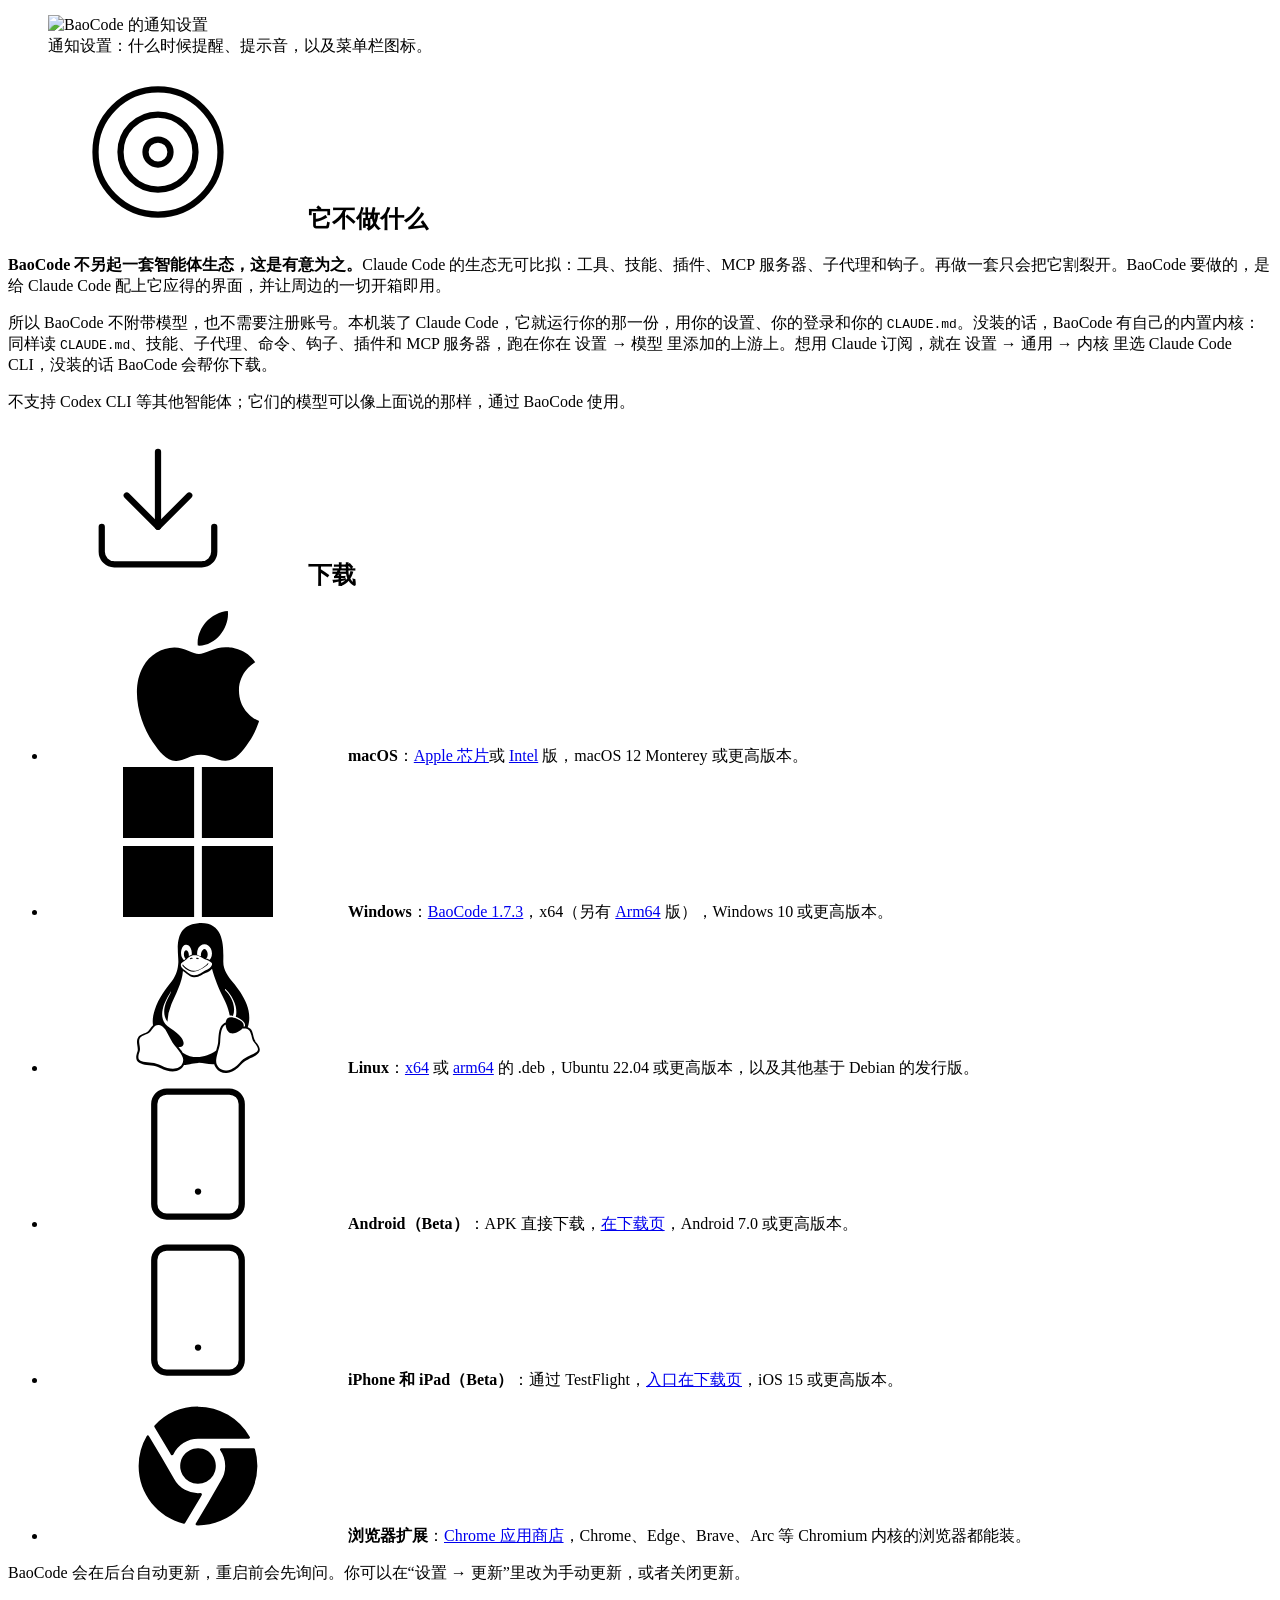
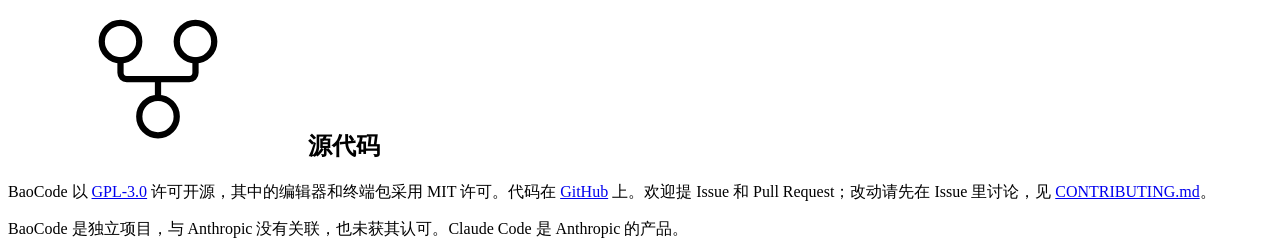
==== commit f48067d1: "merge: 整合官方 main 818dd9b5 合并 upstream/main 至 #616，保留 mobile-link 的手机连接与额度扩展。" ====
--- a/site/zh/index.html
+++ b/site/zh/index.html
@@ -78,7 +78,7 @@
 
   <h1 data-channel-title>BaoCode</h1>
   <p class="subtitle" data-channel-subtitle>好看又好用的 Claude Code 桌面应用，内置毫秒级响应的 IDE。</p>
-  <p class="meta"><span data-version>版本 1.8.0</span><span>macOS（Apple 芯片和 Intel）、Windows（x64 和 Arm64）和 Linux，手机版 Beta</span><span>免费开源</span><span data-updated>更新于 2026 年 11 月 2 日</span></p>
+  <p class="meta"><span data-version>版本 1.8.1</span><span>macOS（Apple 芯片和 Intel）、Windows（x64 和 Arm64）和 Linux，手机版 Beta</span><span>免费开源</span><span data-updated>更新于 2026 年 11 月 2 日</span></p>
 
   <div class="actions">
     <a class="button primary" href="/zh/download"><svg class="ic logo" aria-hidden="true"><use href="#ic-apple"/></svg>下载 Mac 版</a>
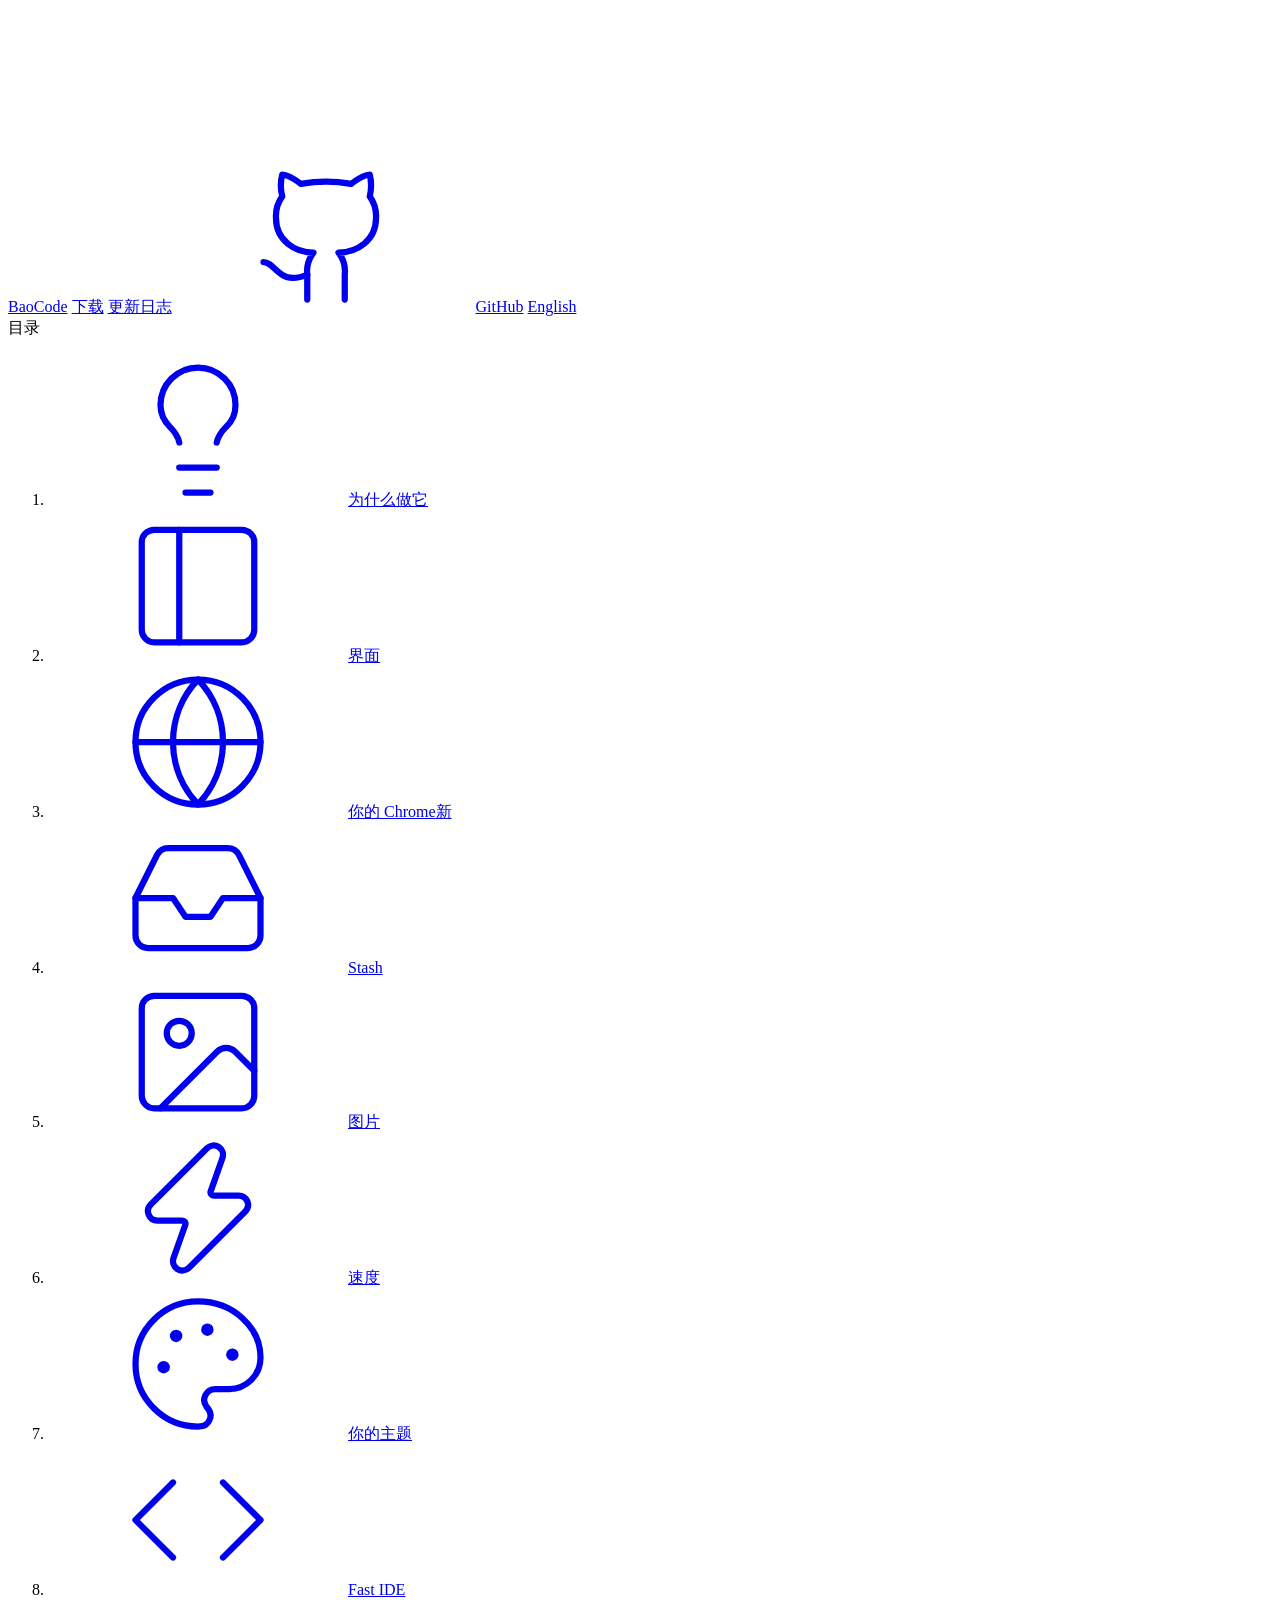
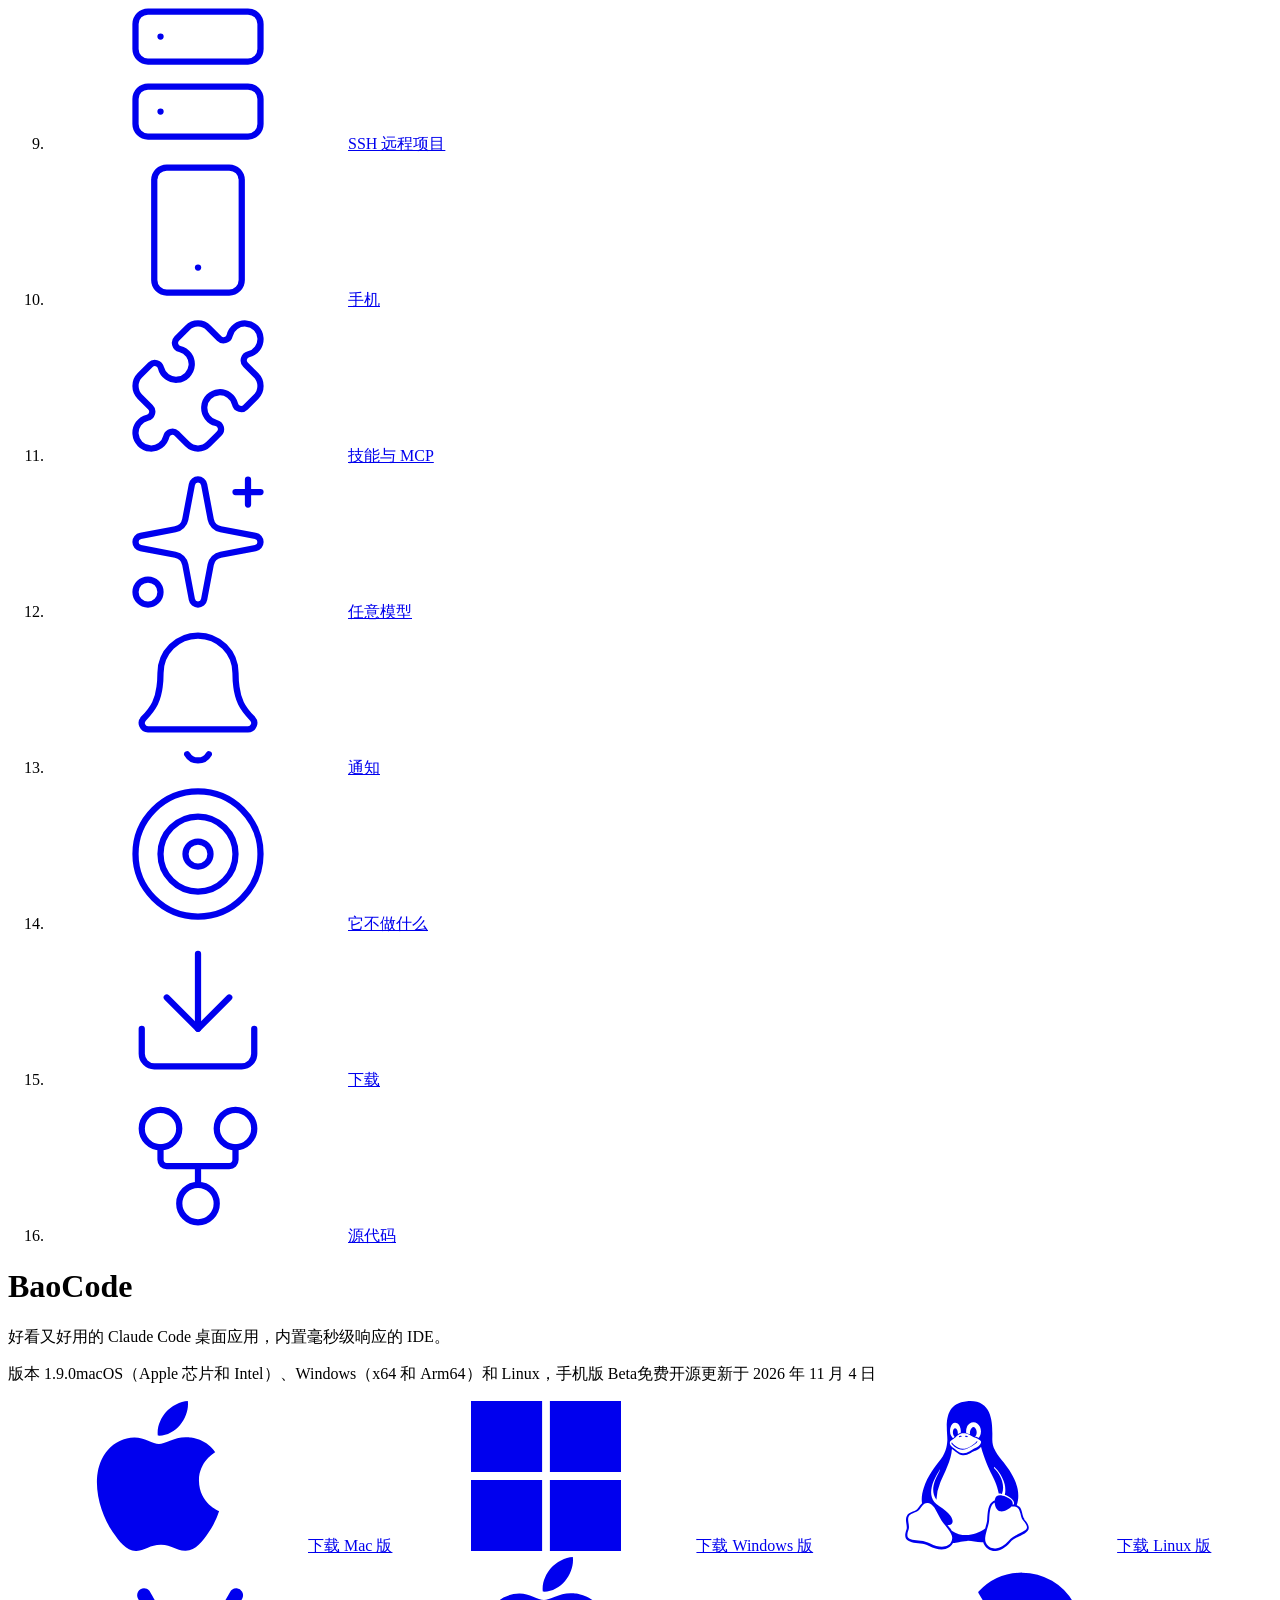
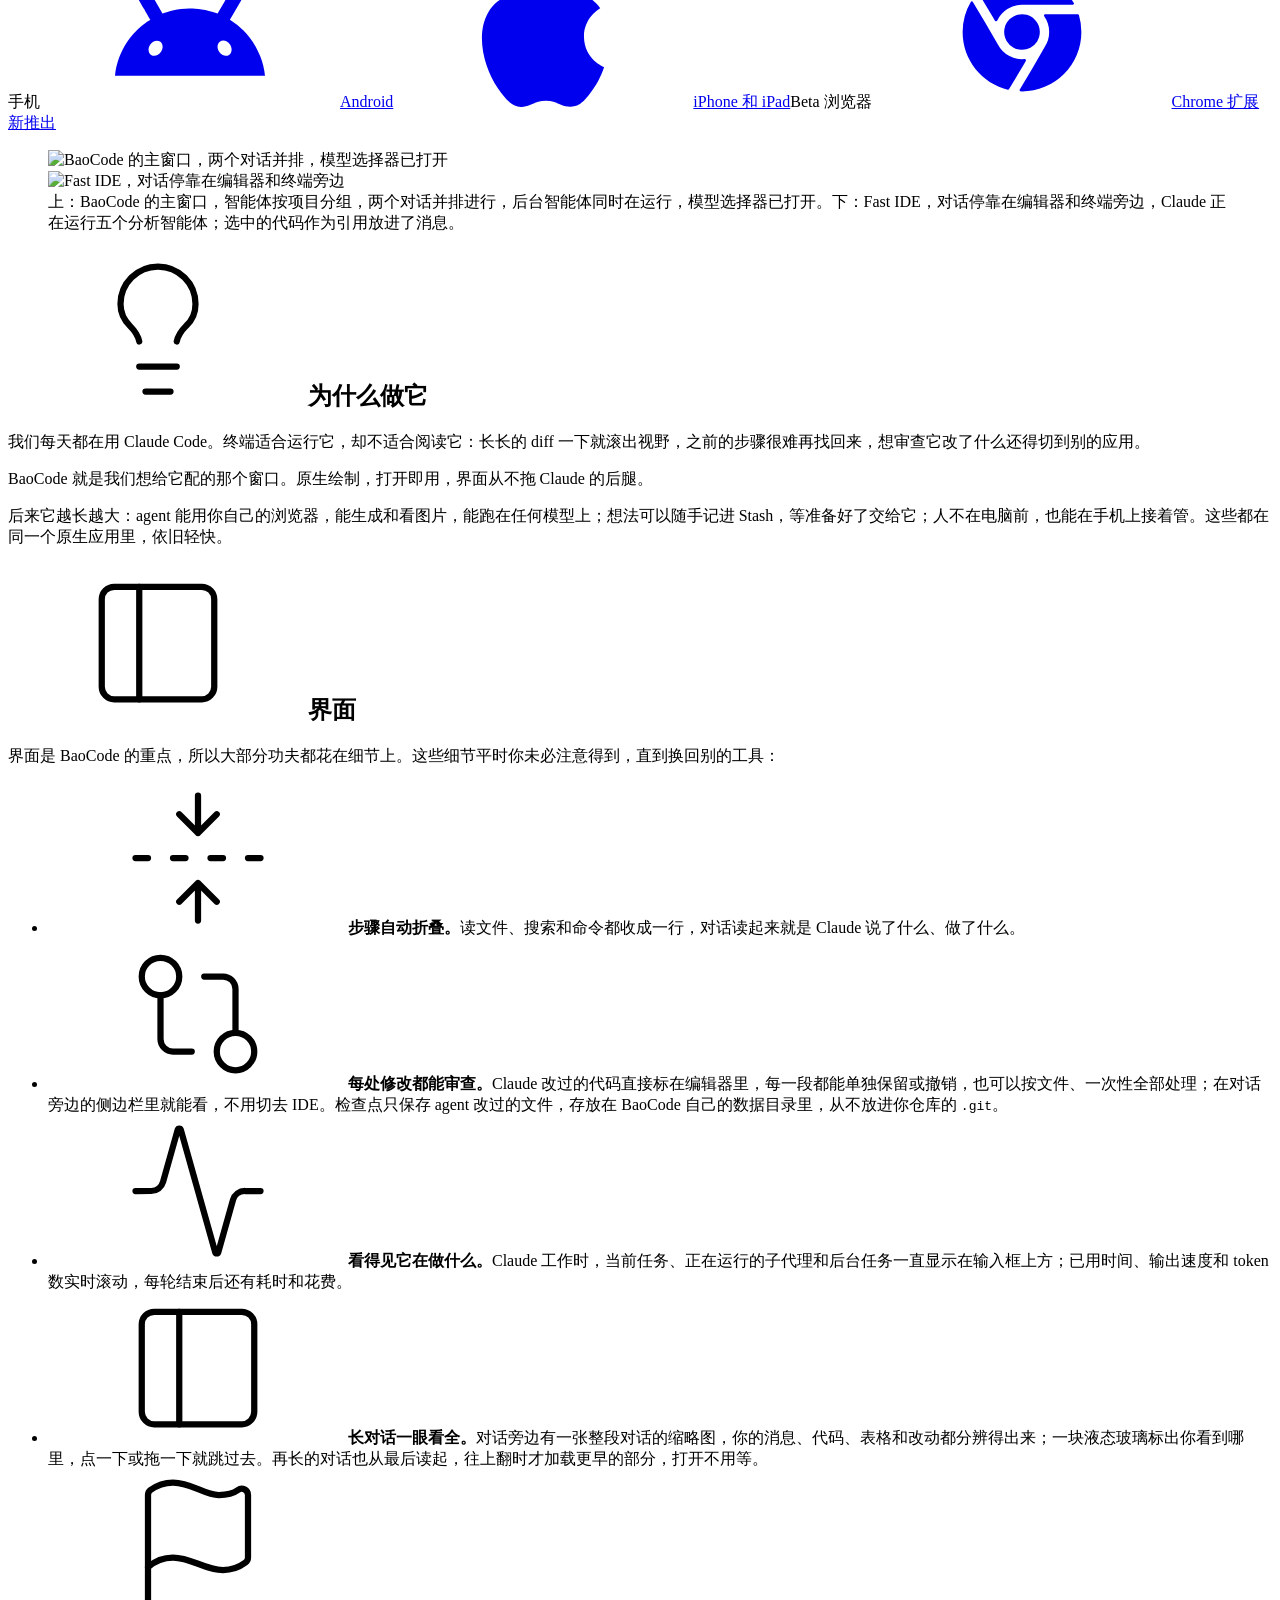
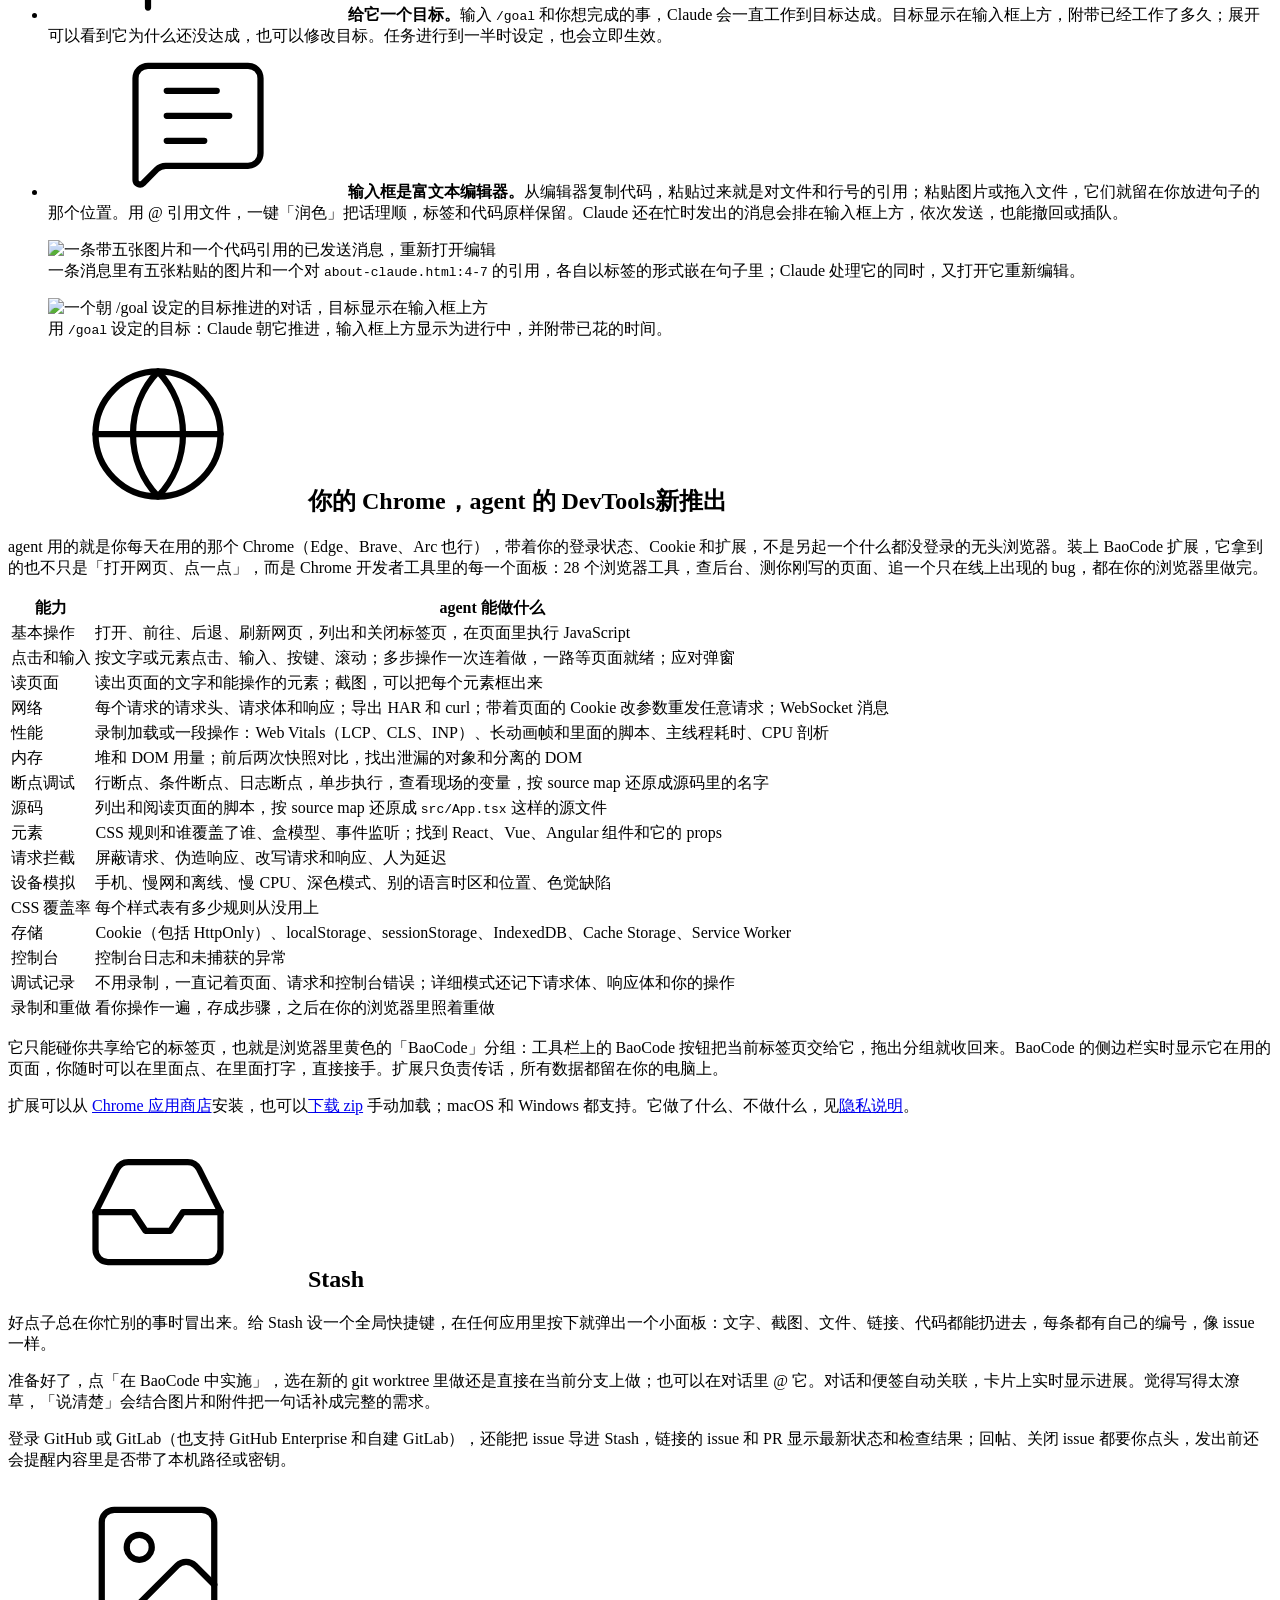
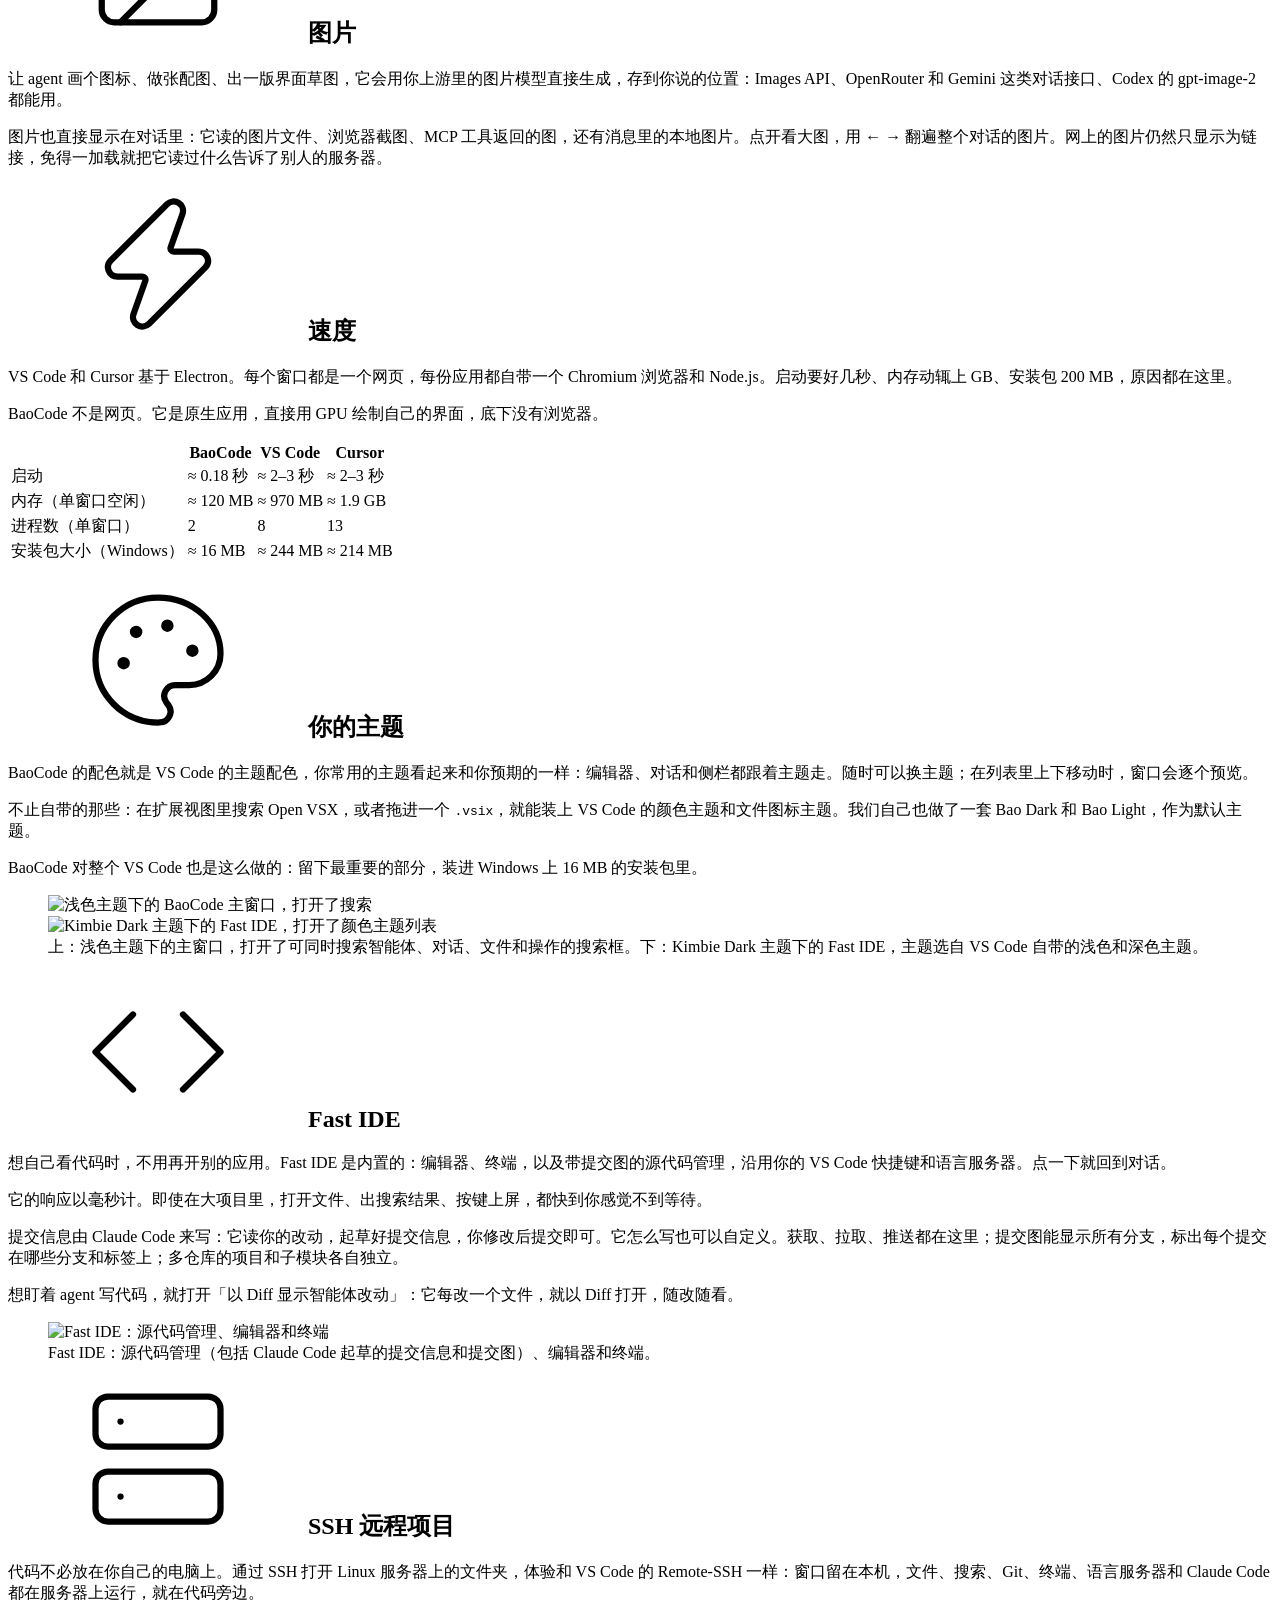
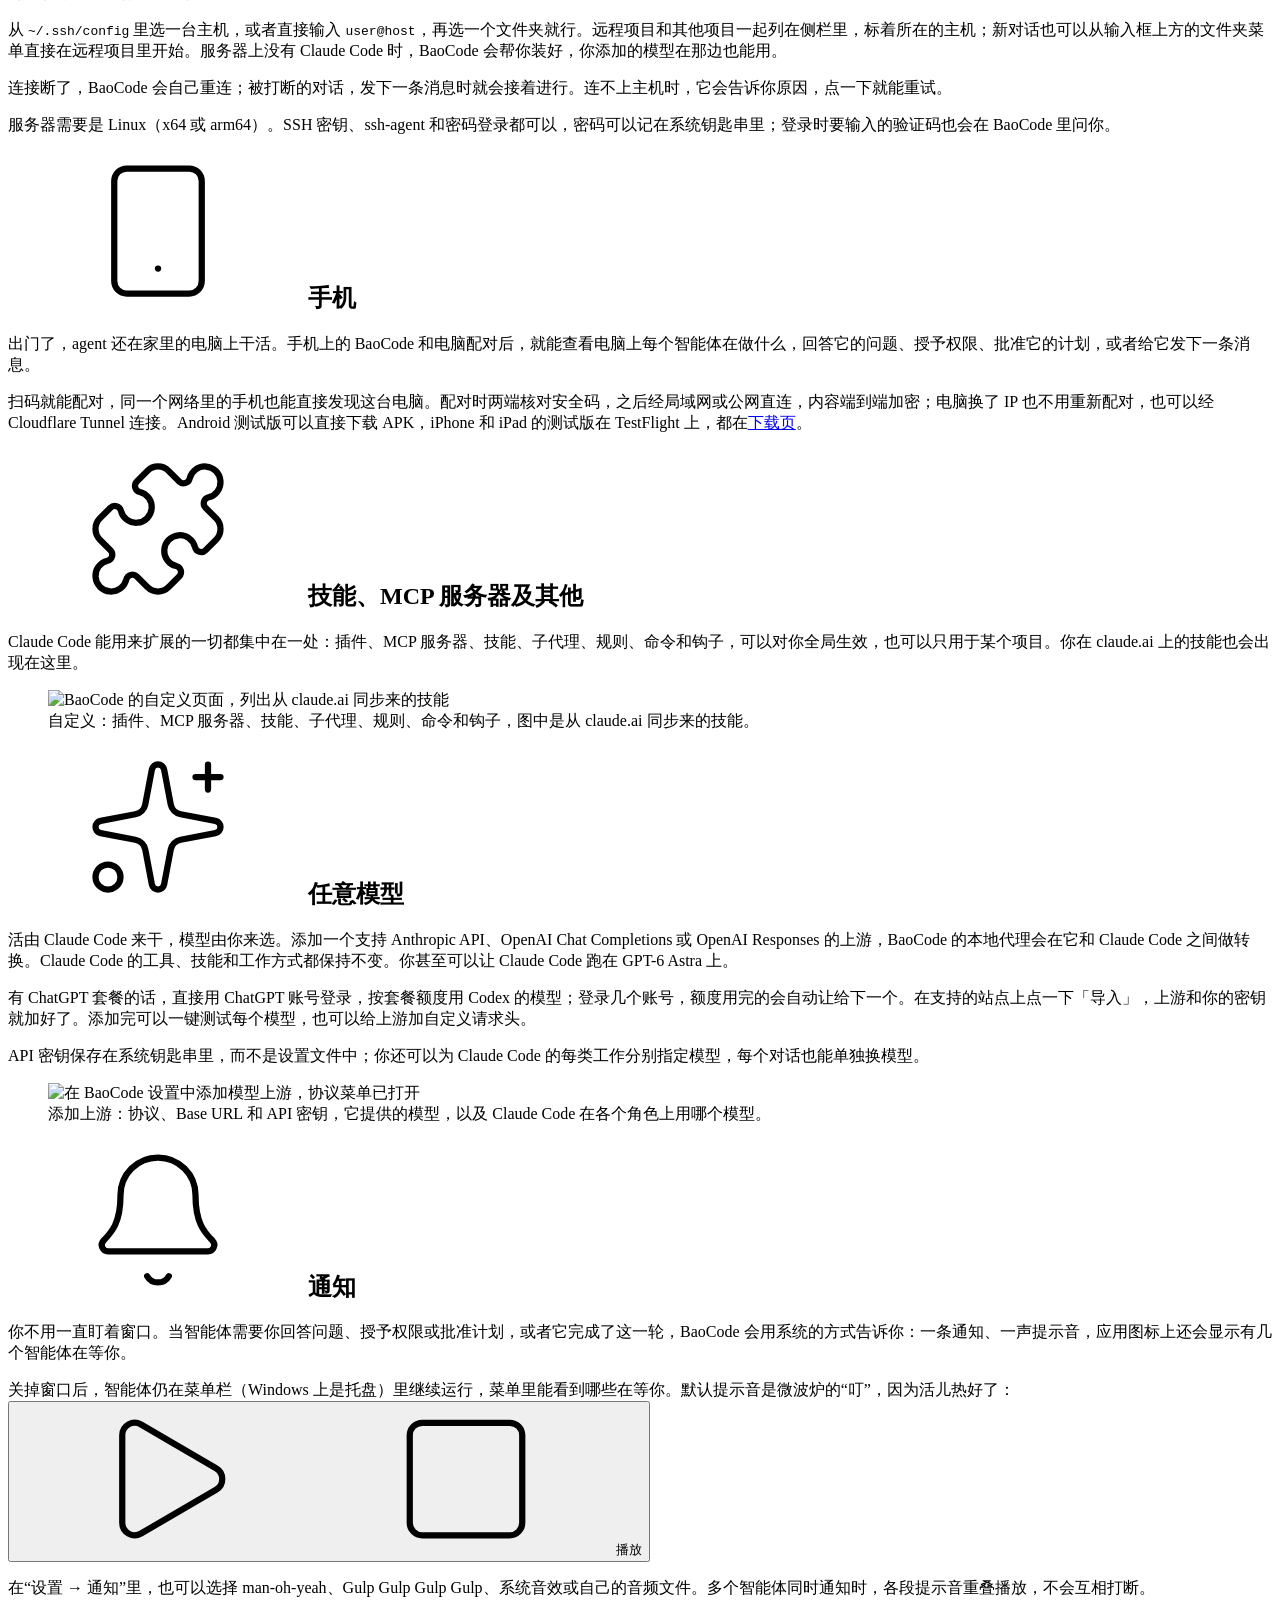
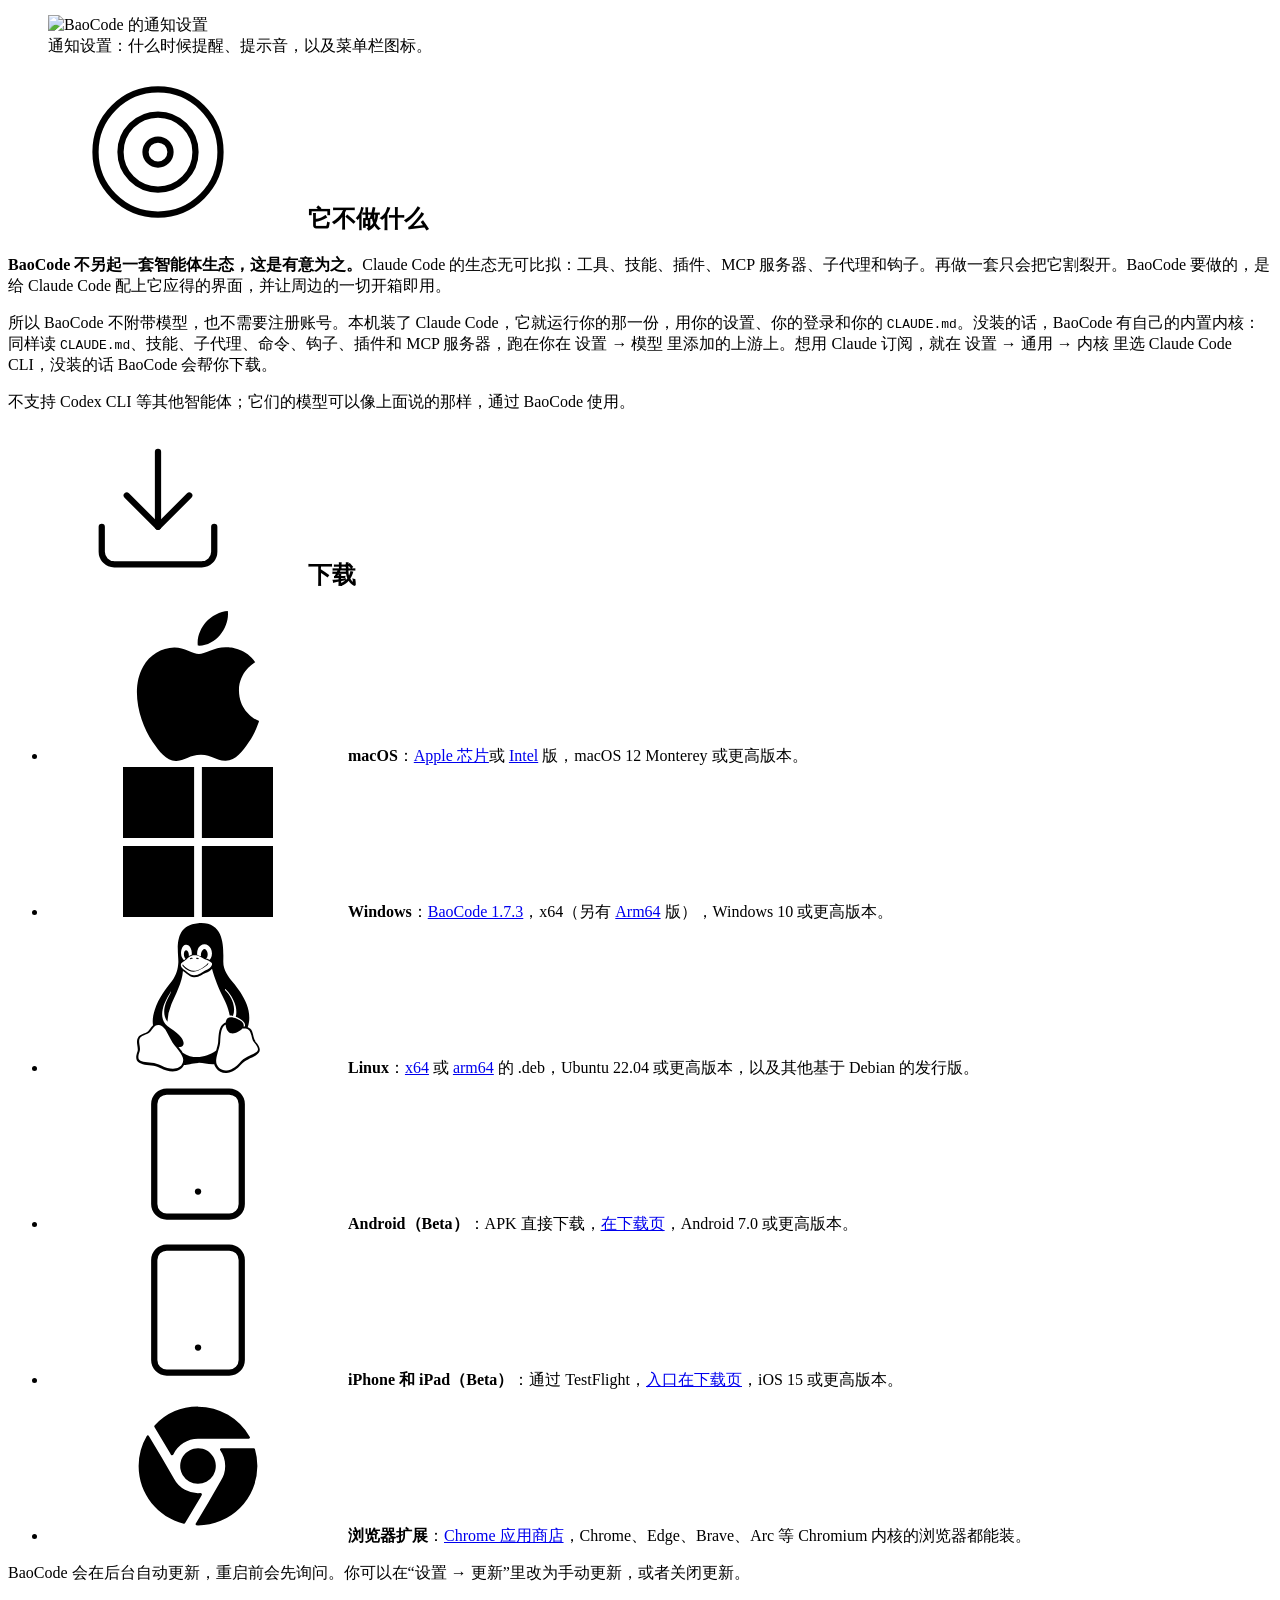
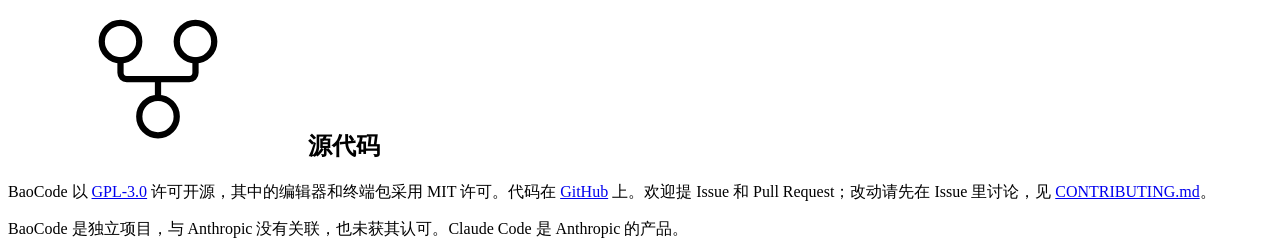
==== commit febd504c: "merge: 整合官方 main 38df90ff" ====
--- a/site/zh/index.html
+++ b/site/zh/index.html
@@ -78,7 +78,7 @@
 
   <h1 data-channel-title>BaoCode</h1>
   <p class="subtitle" data-channel-subtitle>好看又好用的 Claude Code 桌面应用，内置毫秒级响应的 IDE。</p>
-  <p class="meta"><span data-version>版本 1.8.1</span><span>macOS（Apple 芯片和 Intel）、Windows（x64 和 Arm64）和 Linux，手机版 Beta</span><span>免费开源</span><span data-updated>更新于 2026 年 11 月 2 日</span></p>
+  <p class="meta"><span data-version>版本 1.9.0</span><span>macOS（Apple 芯片和 Intel）、Windows（x64 和 Arm64）和 Linux，手机版 Beta</span><span>免费开源</span><span data-updated>更新于 2026 年 11 月 4 日</span></p>
 
   <div class="actions">
     <a class="button primary" href="/zh/download"><svg class="ic logo" aria-hidden="true"><use href="#ic-apple"/></svg>下载 Mac 版</a>
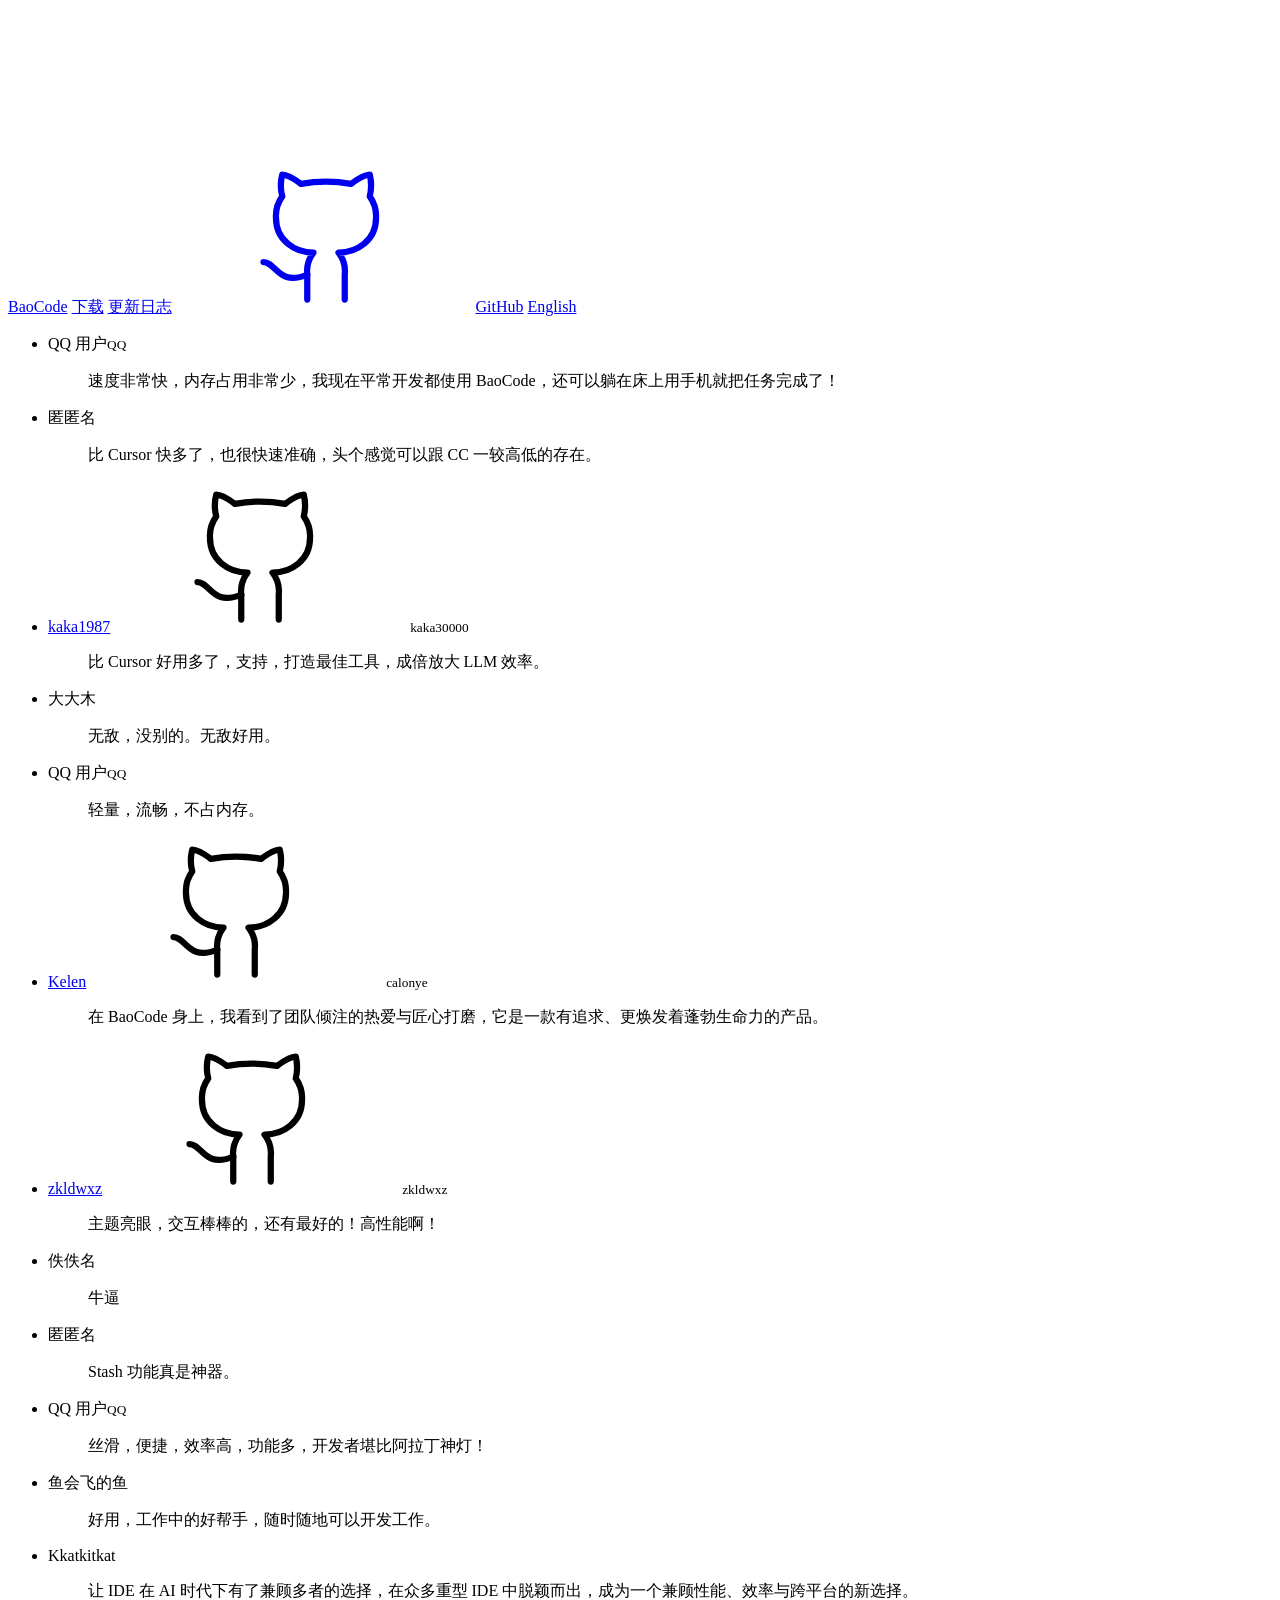
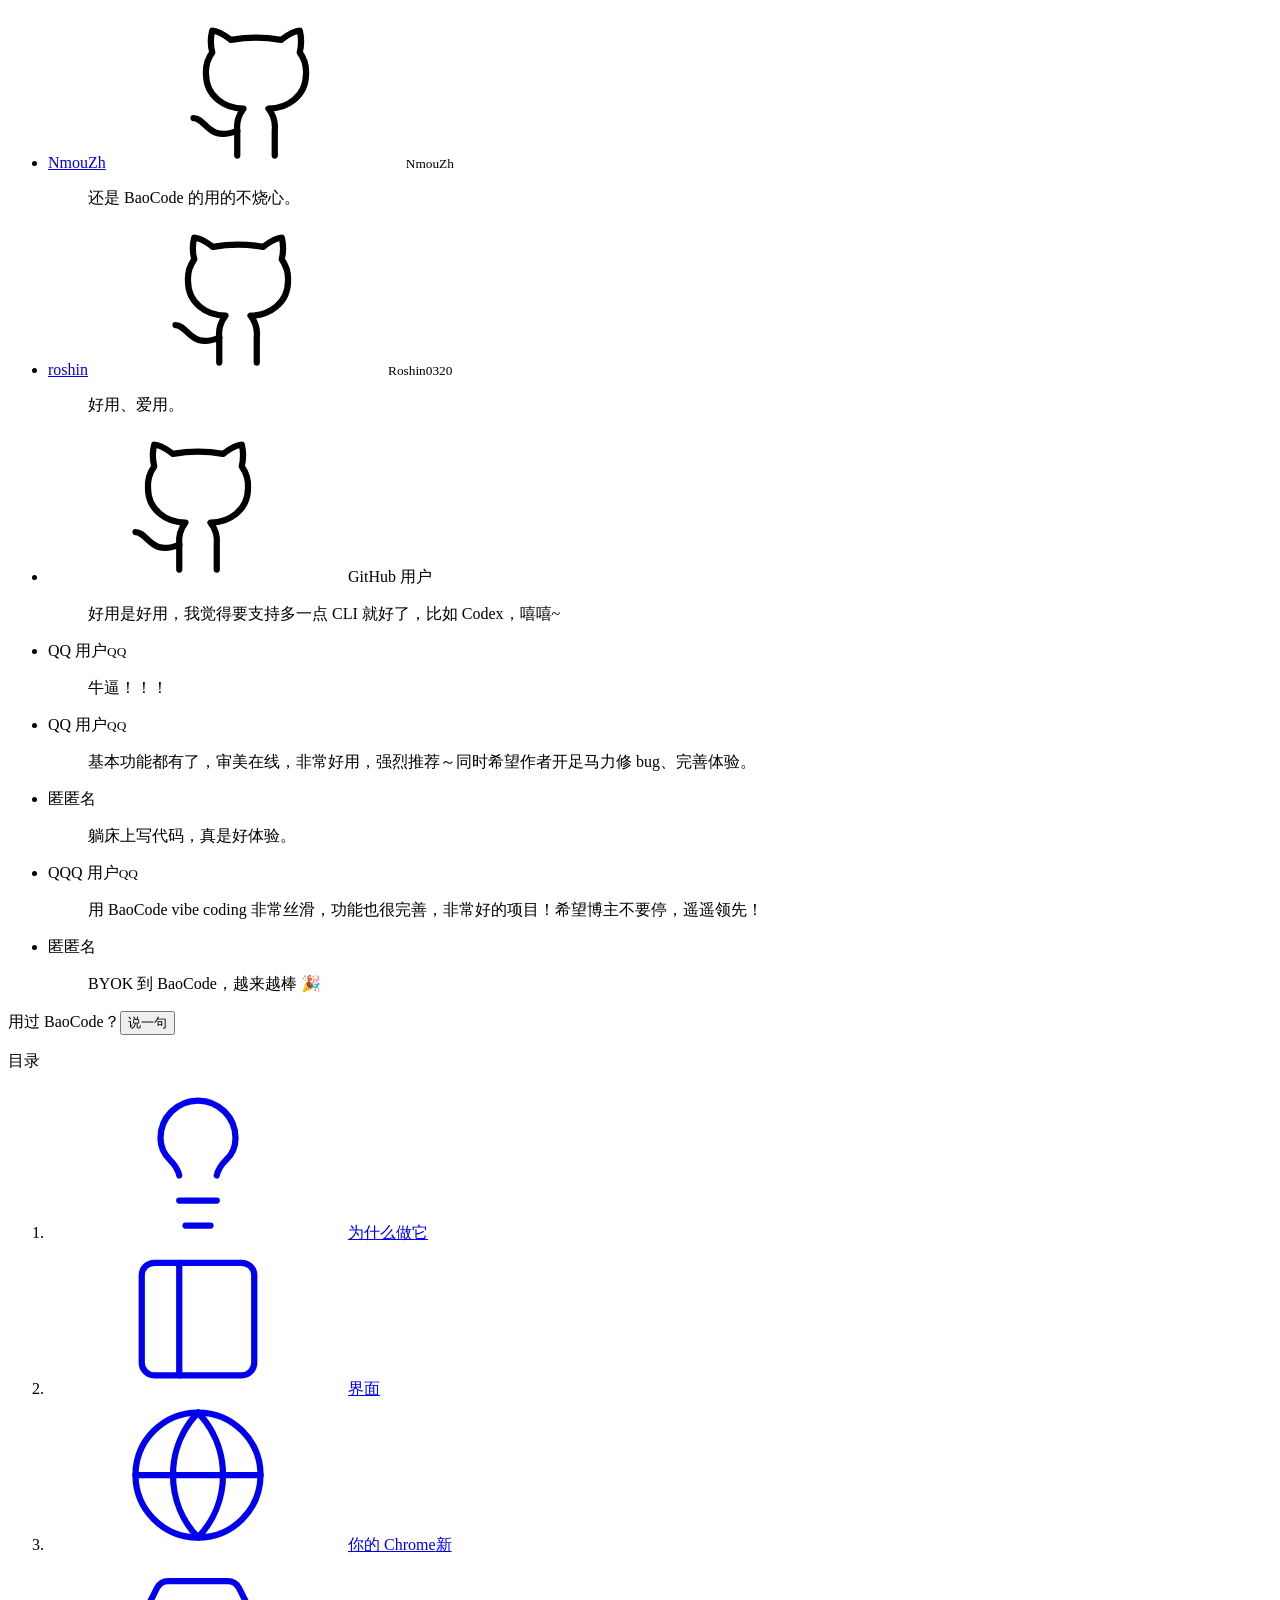
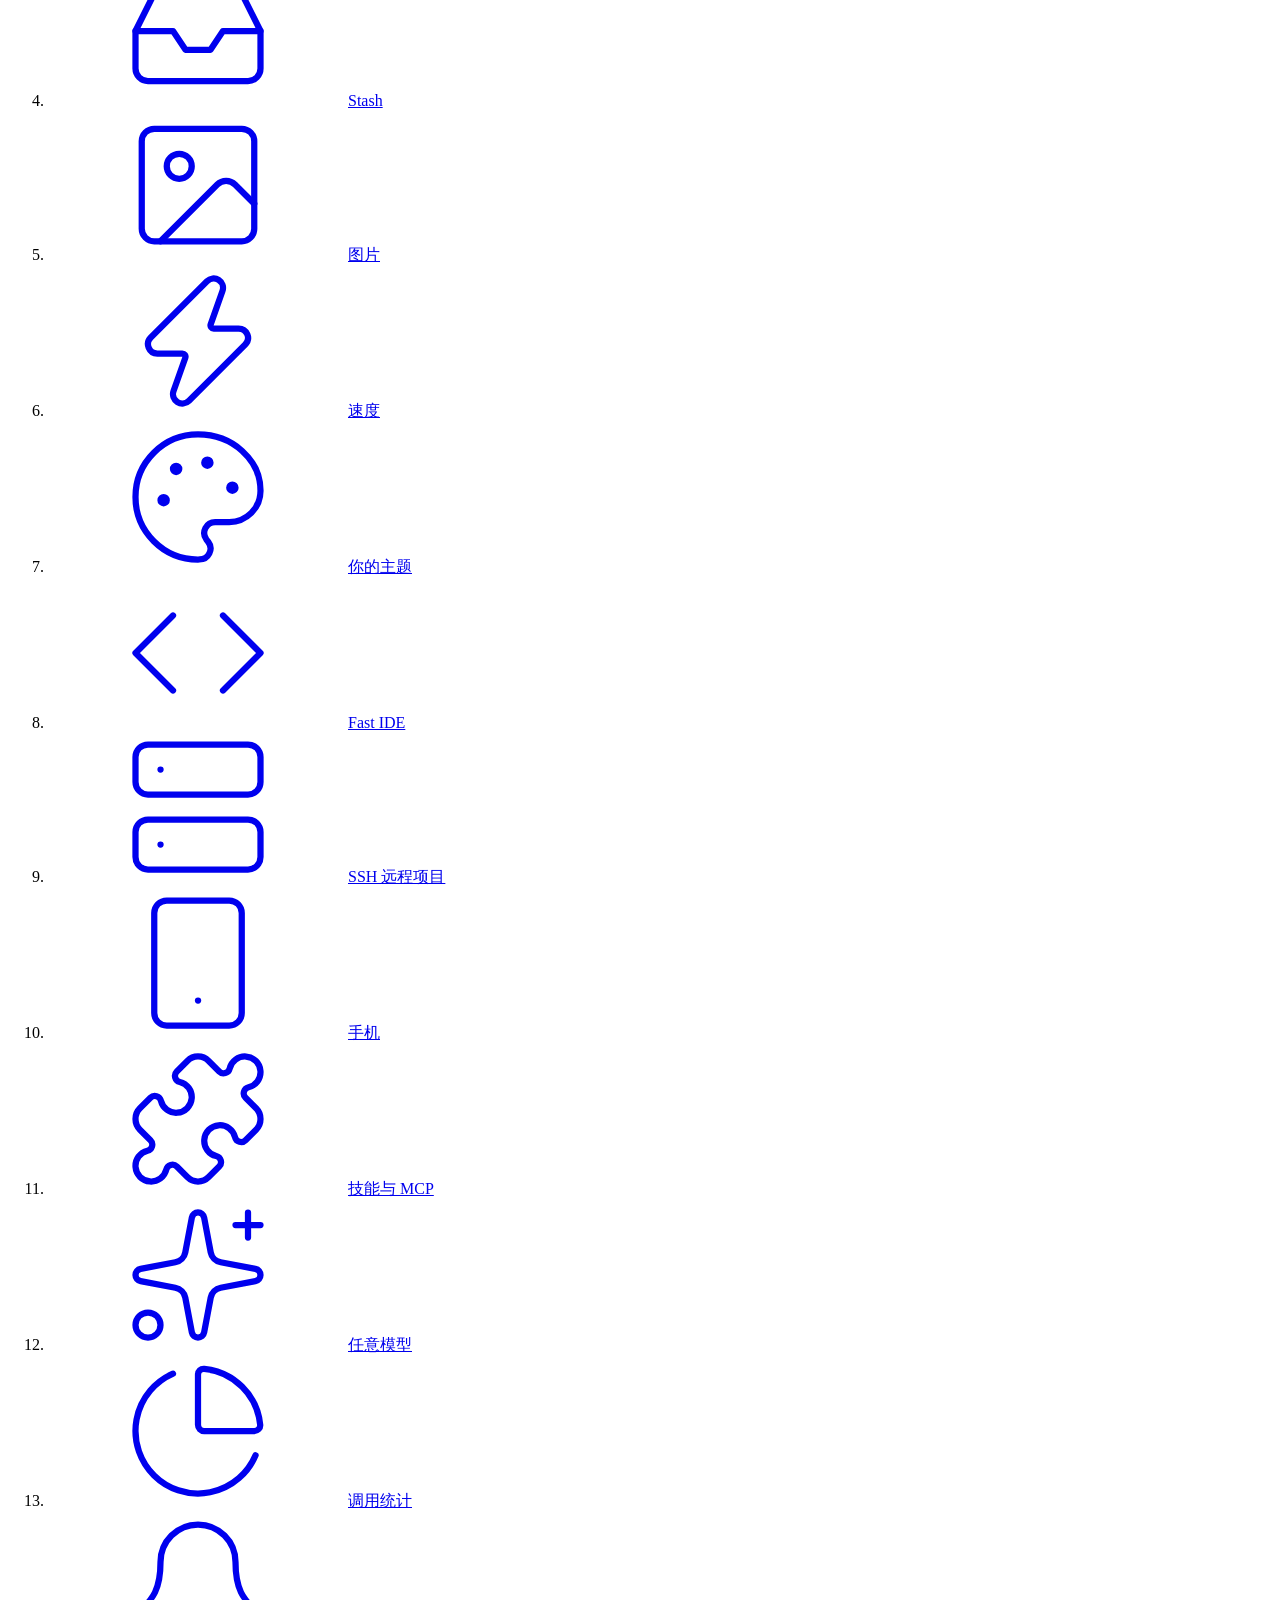
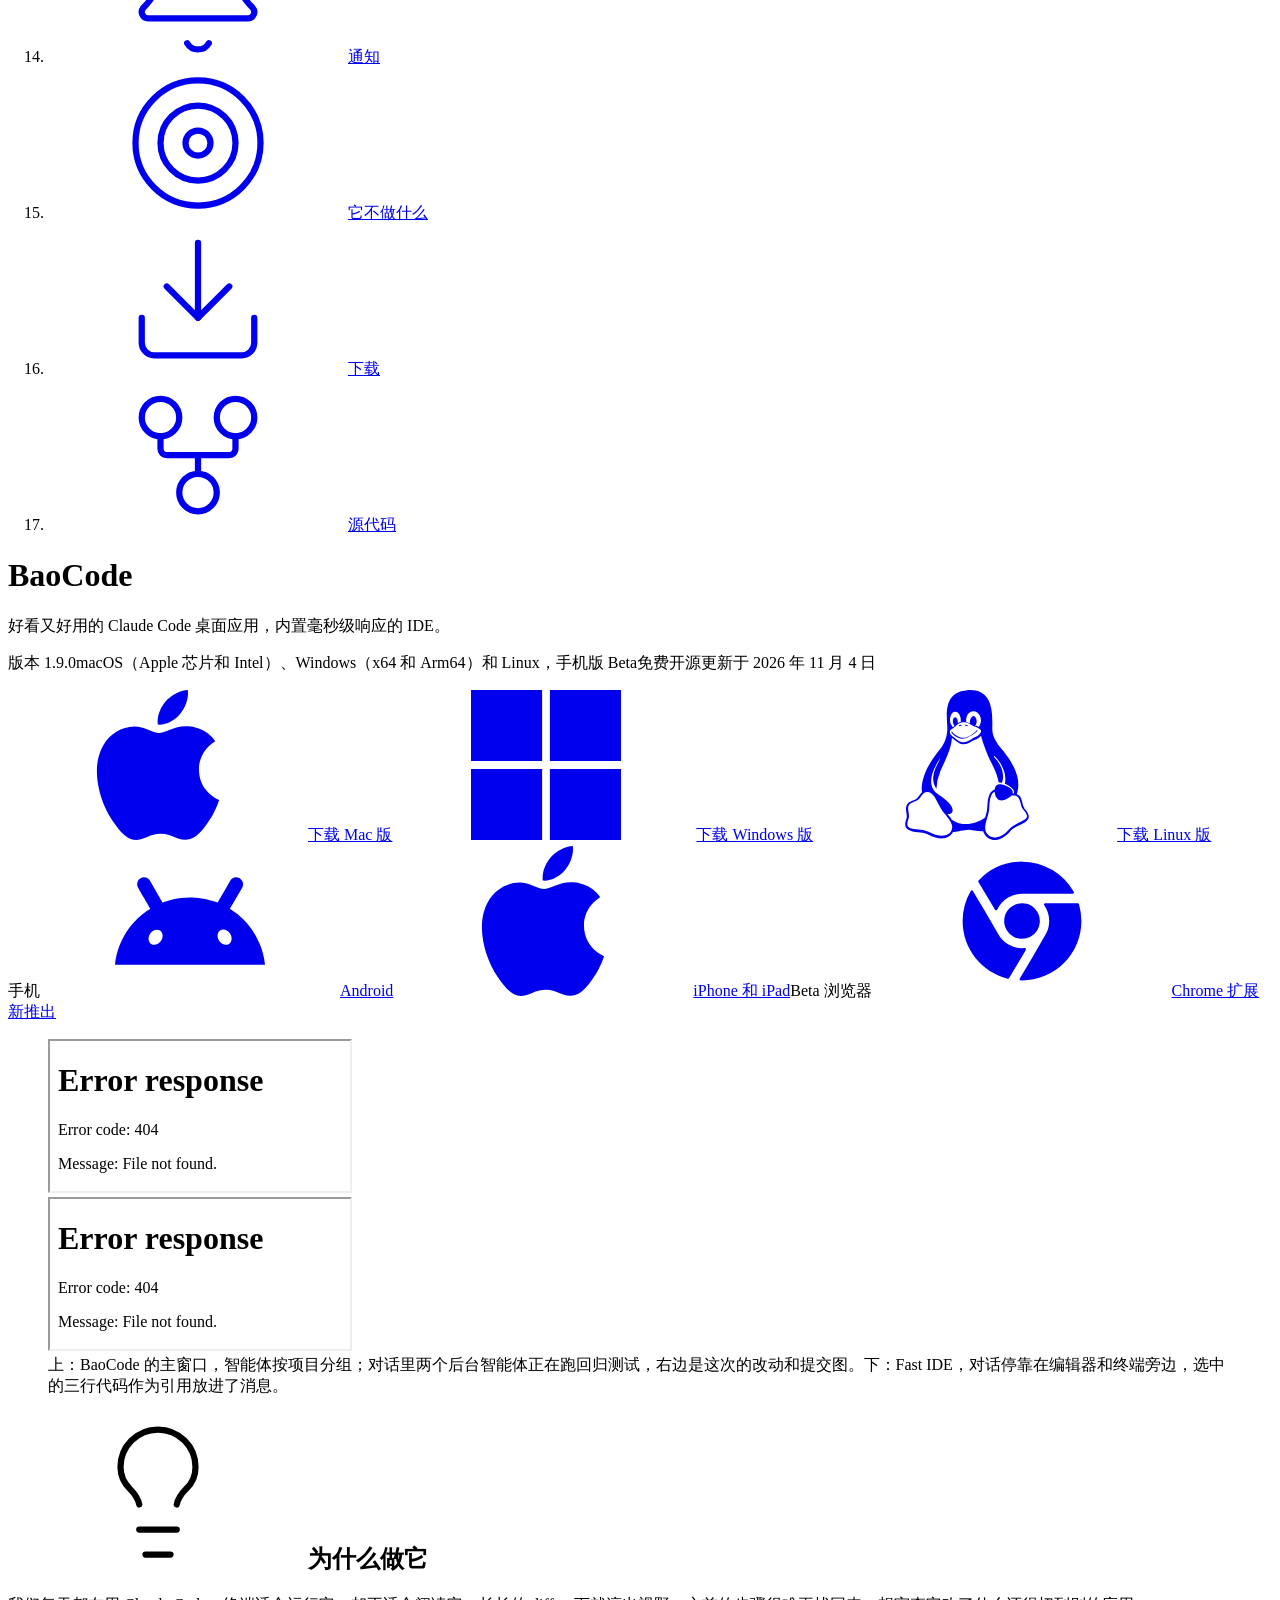
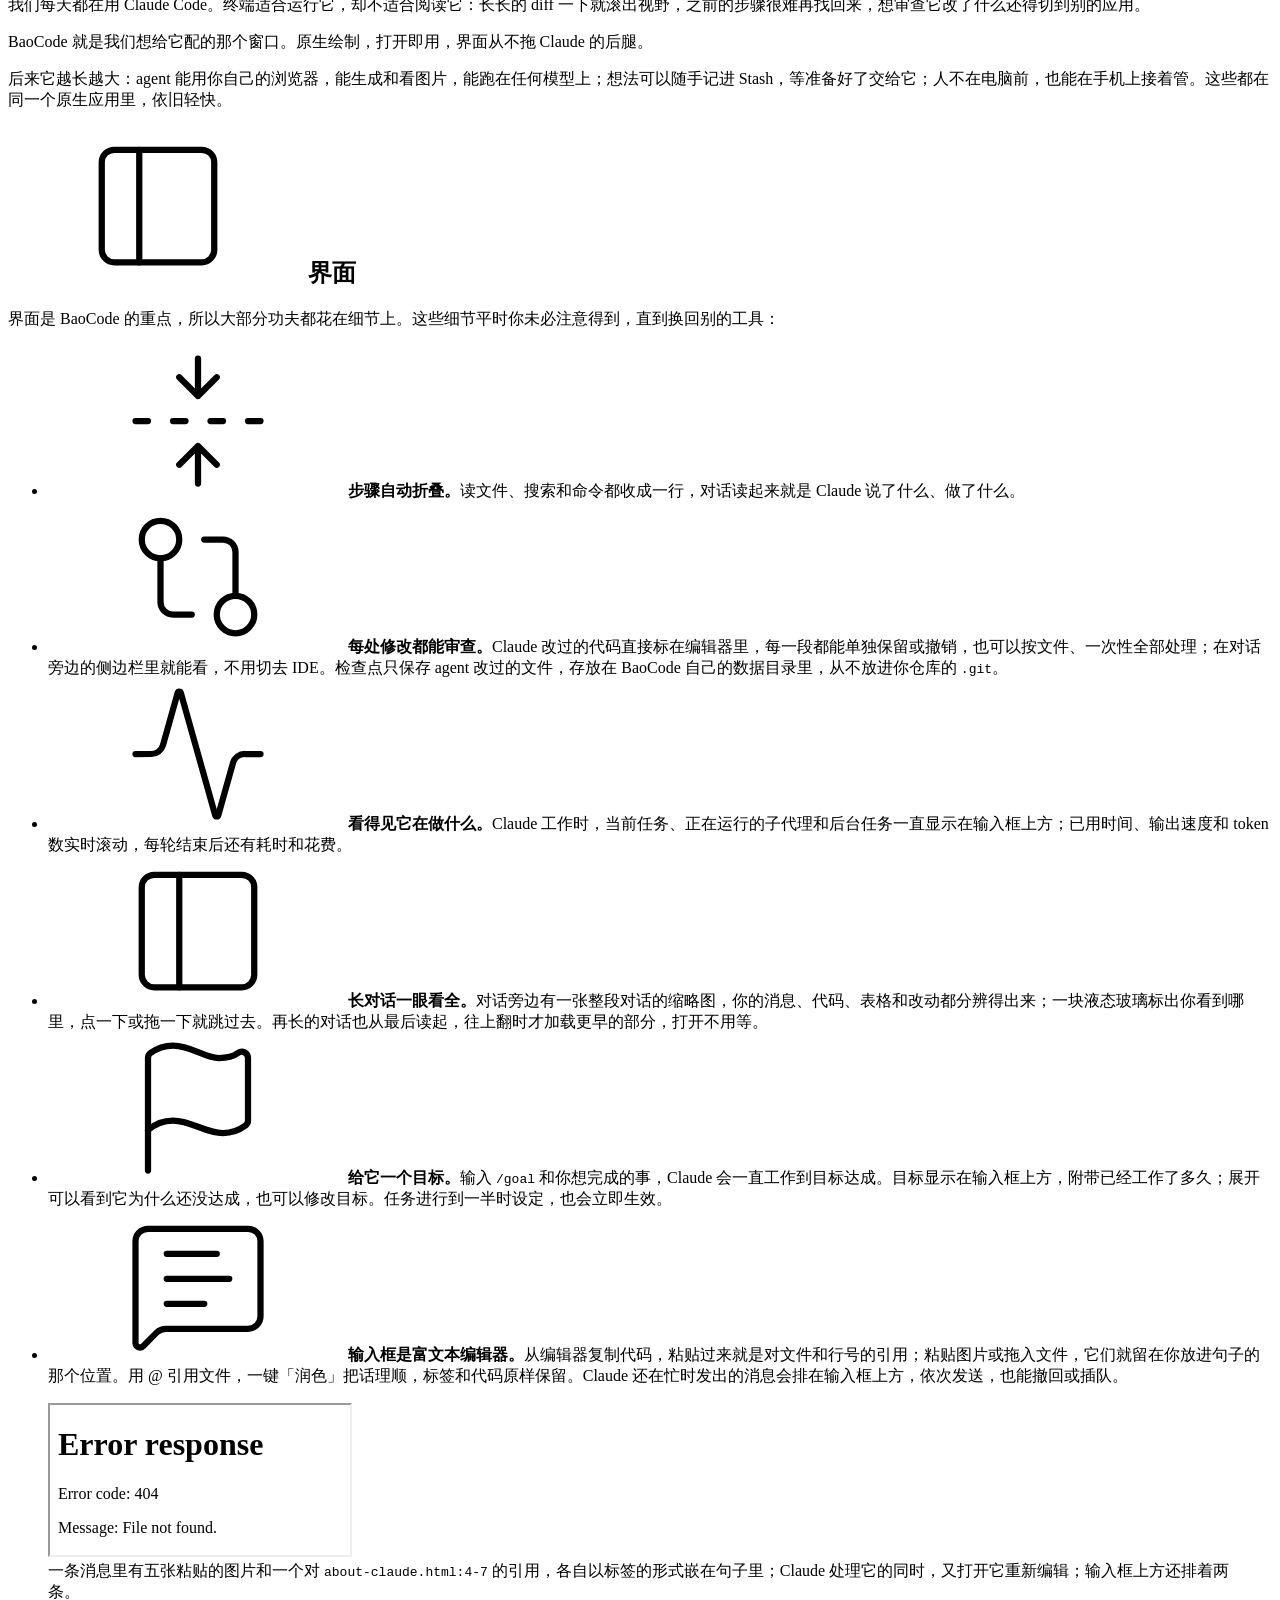
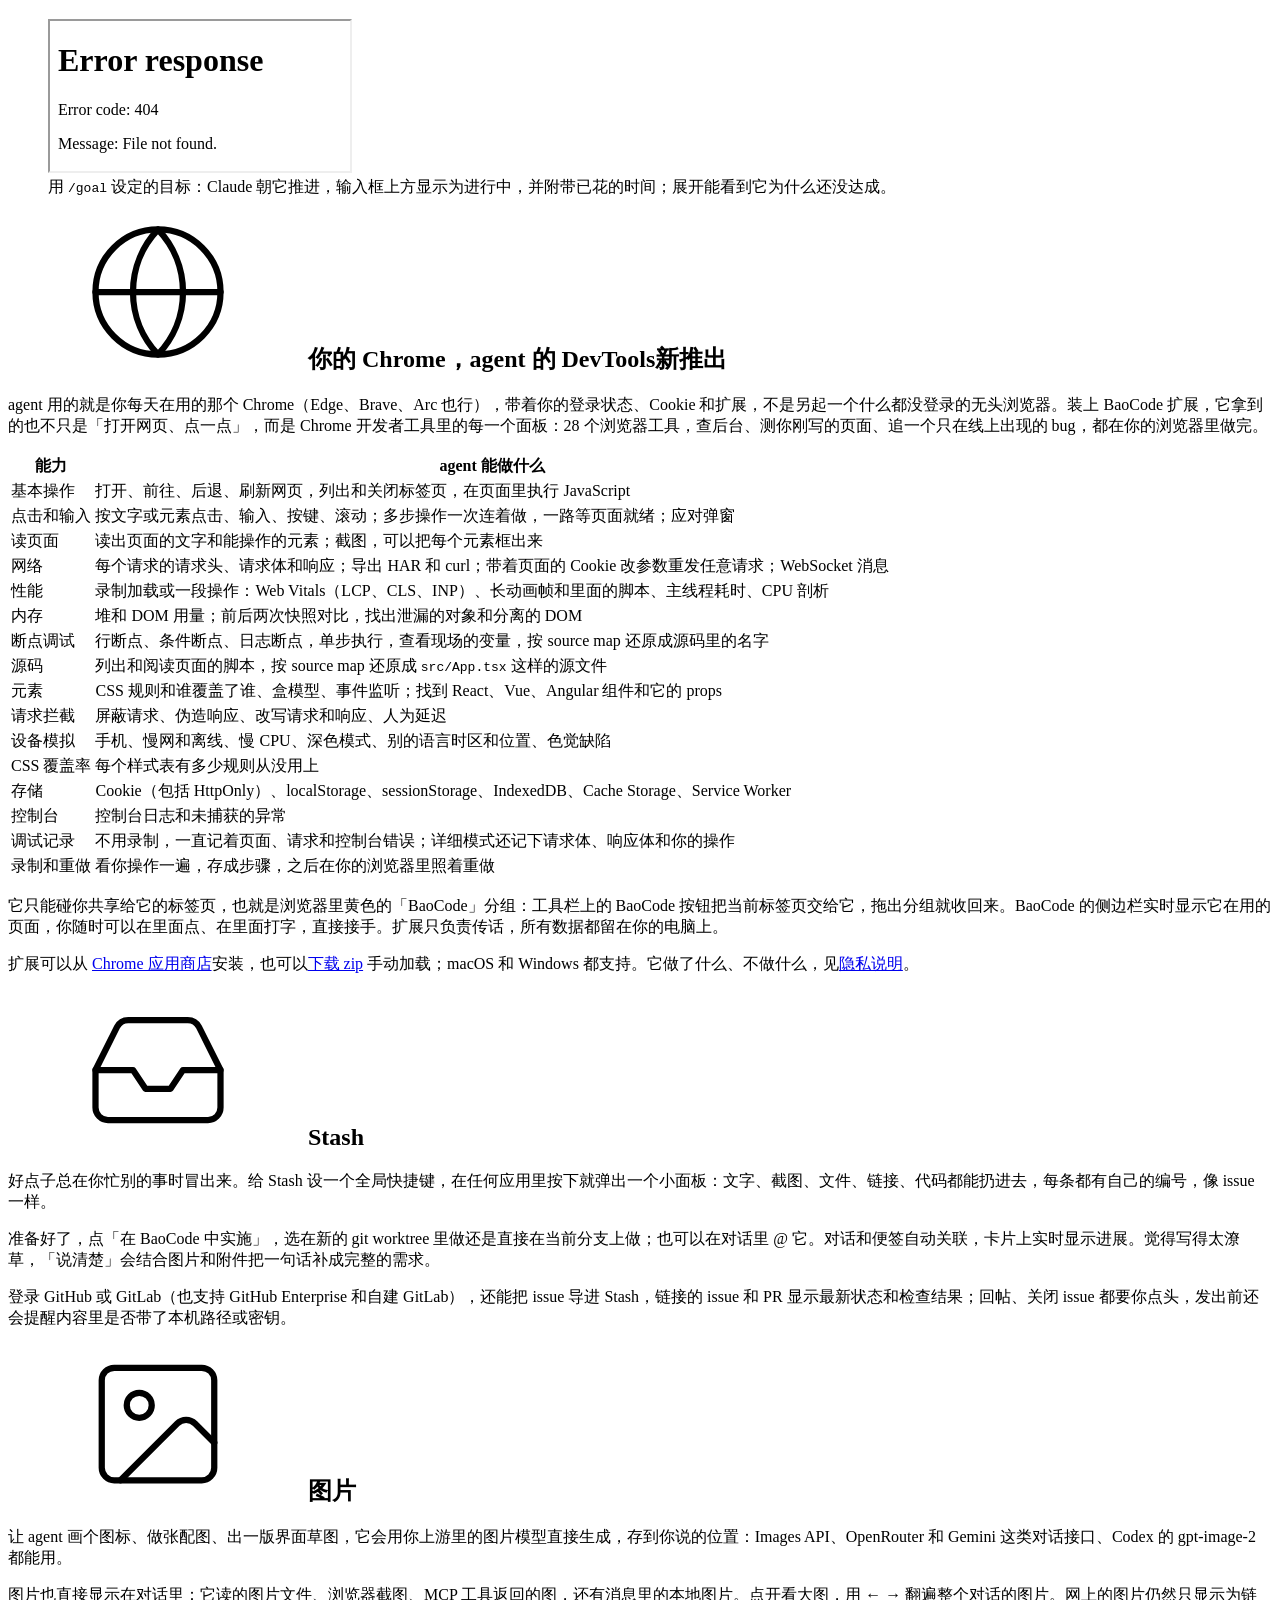
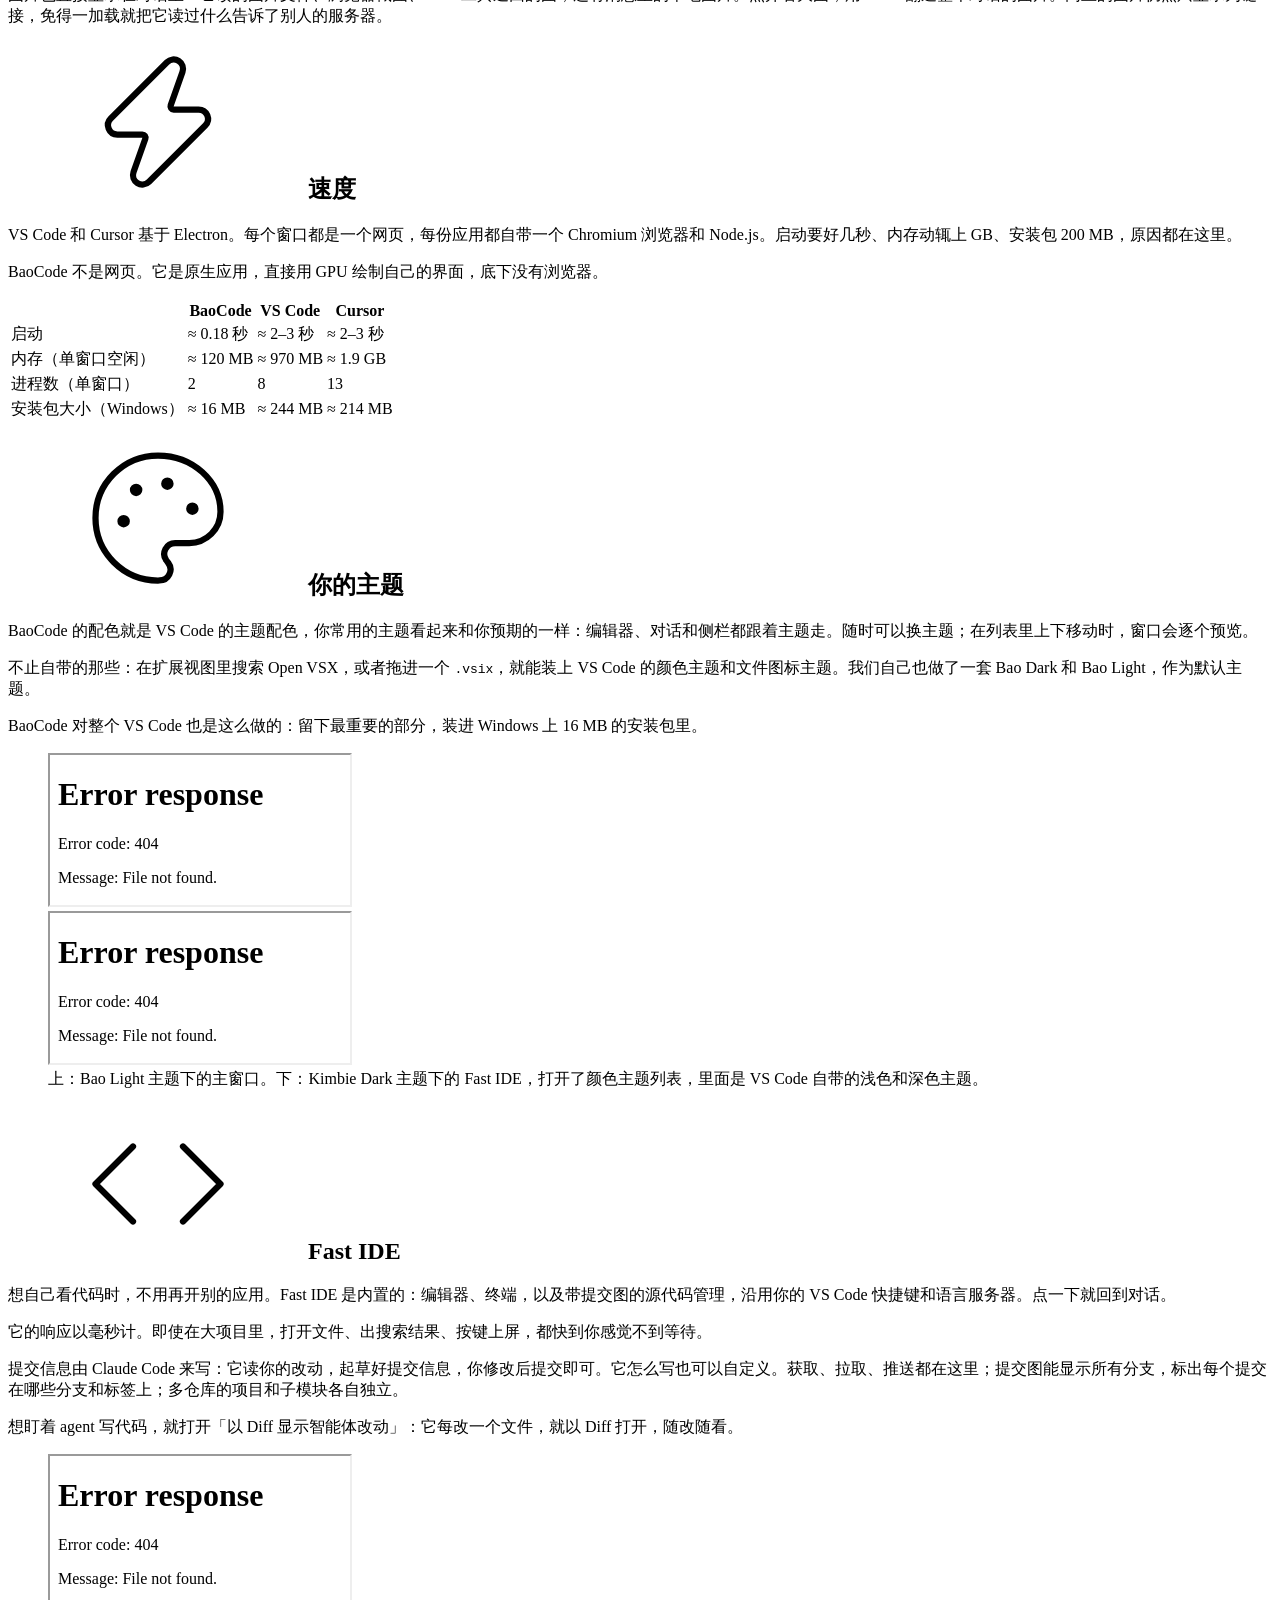
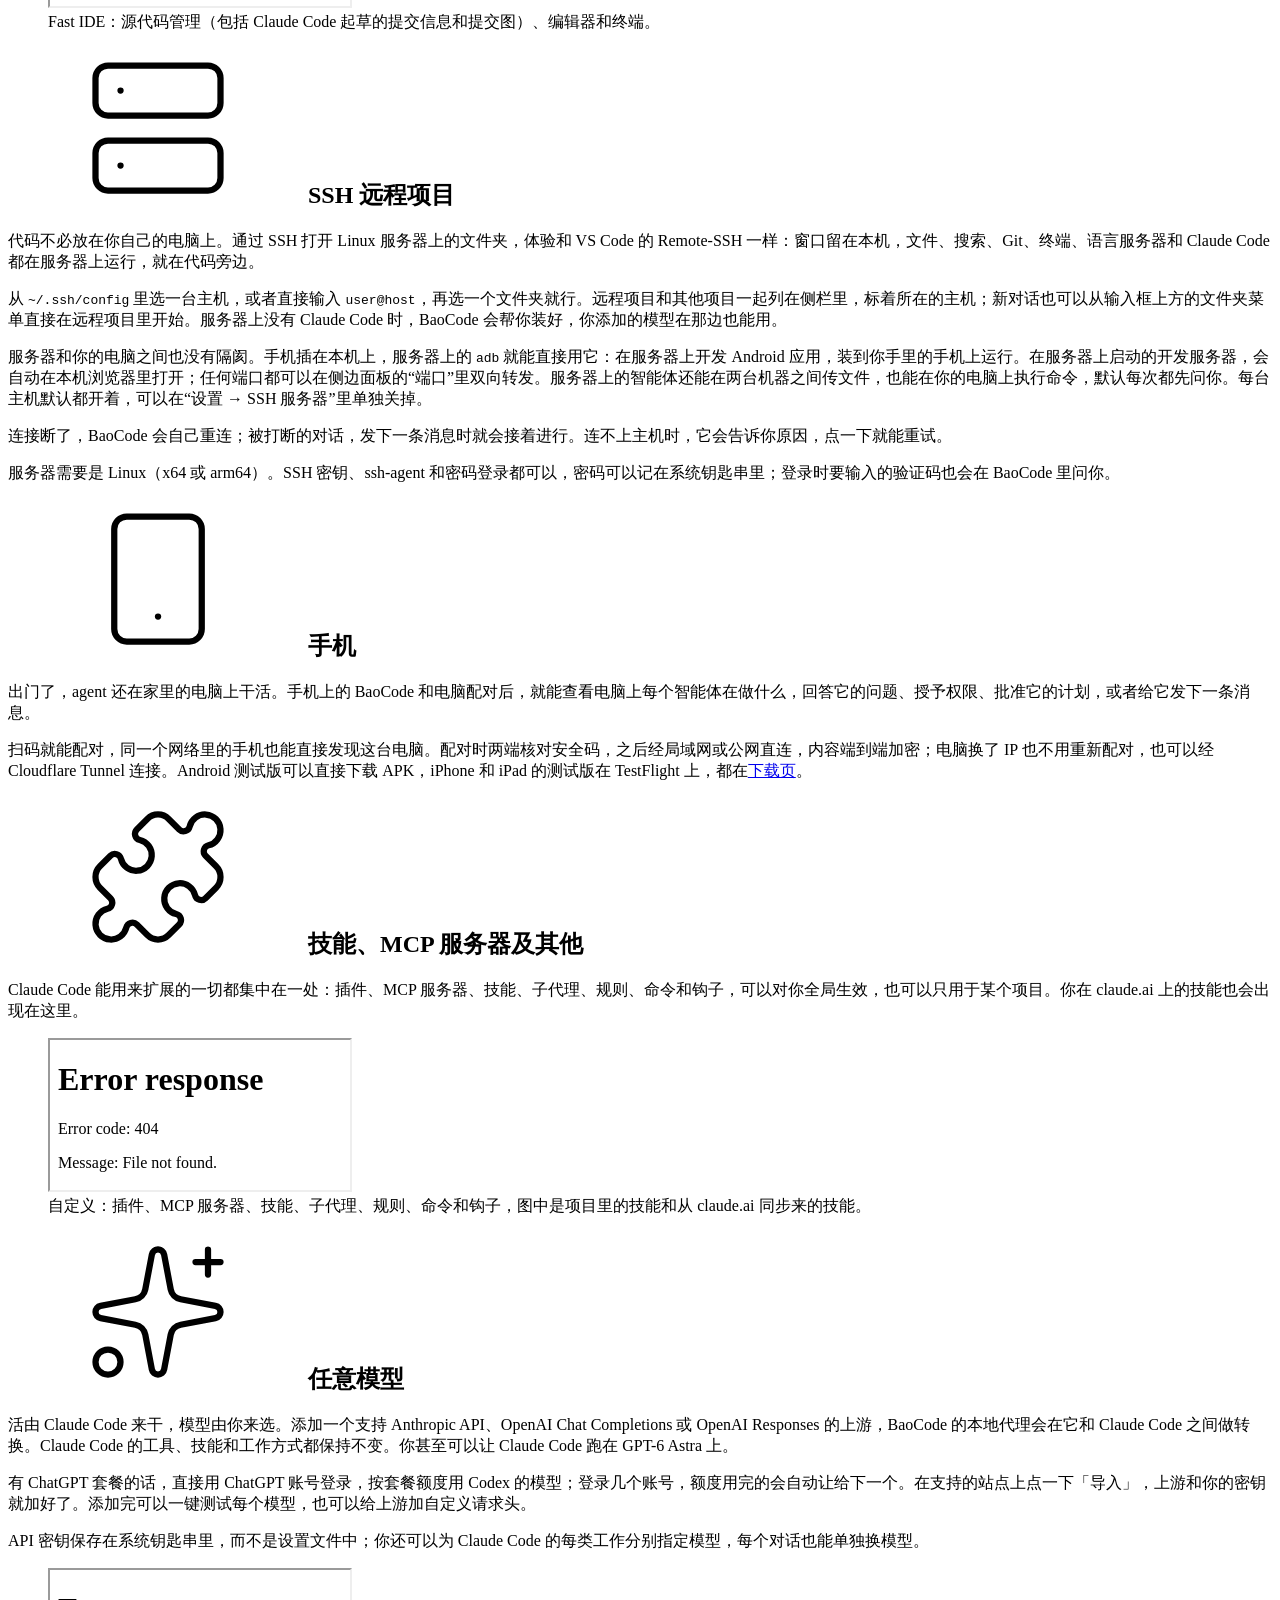
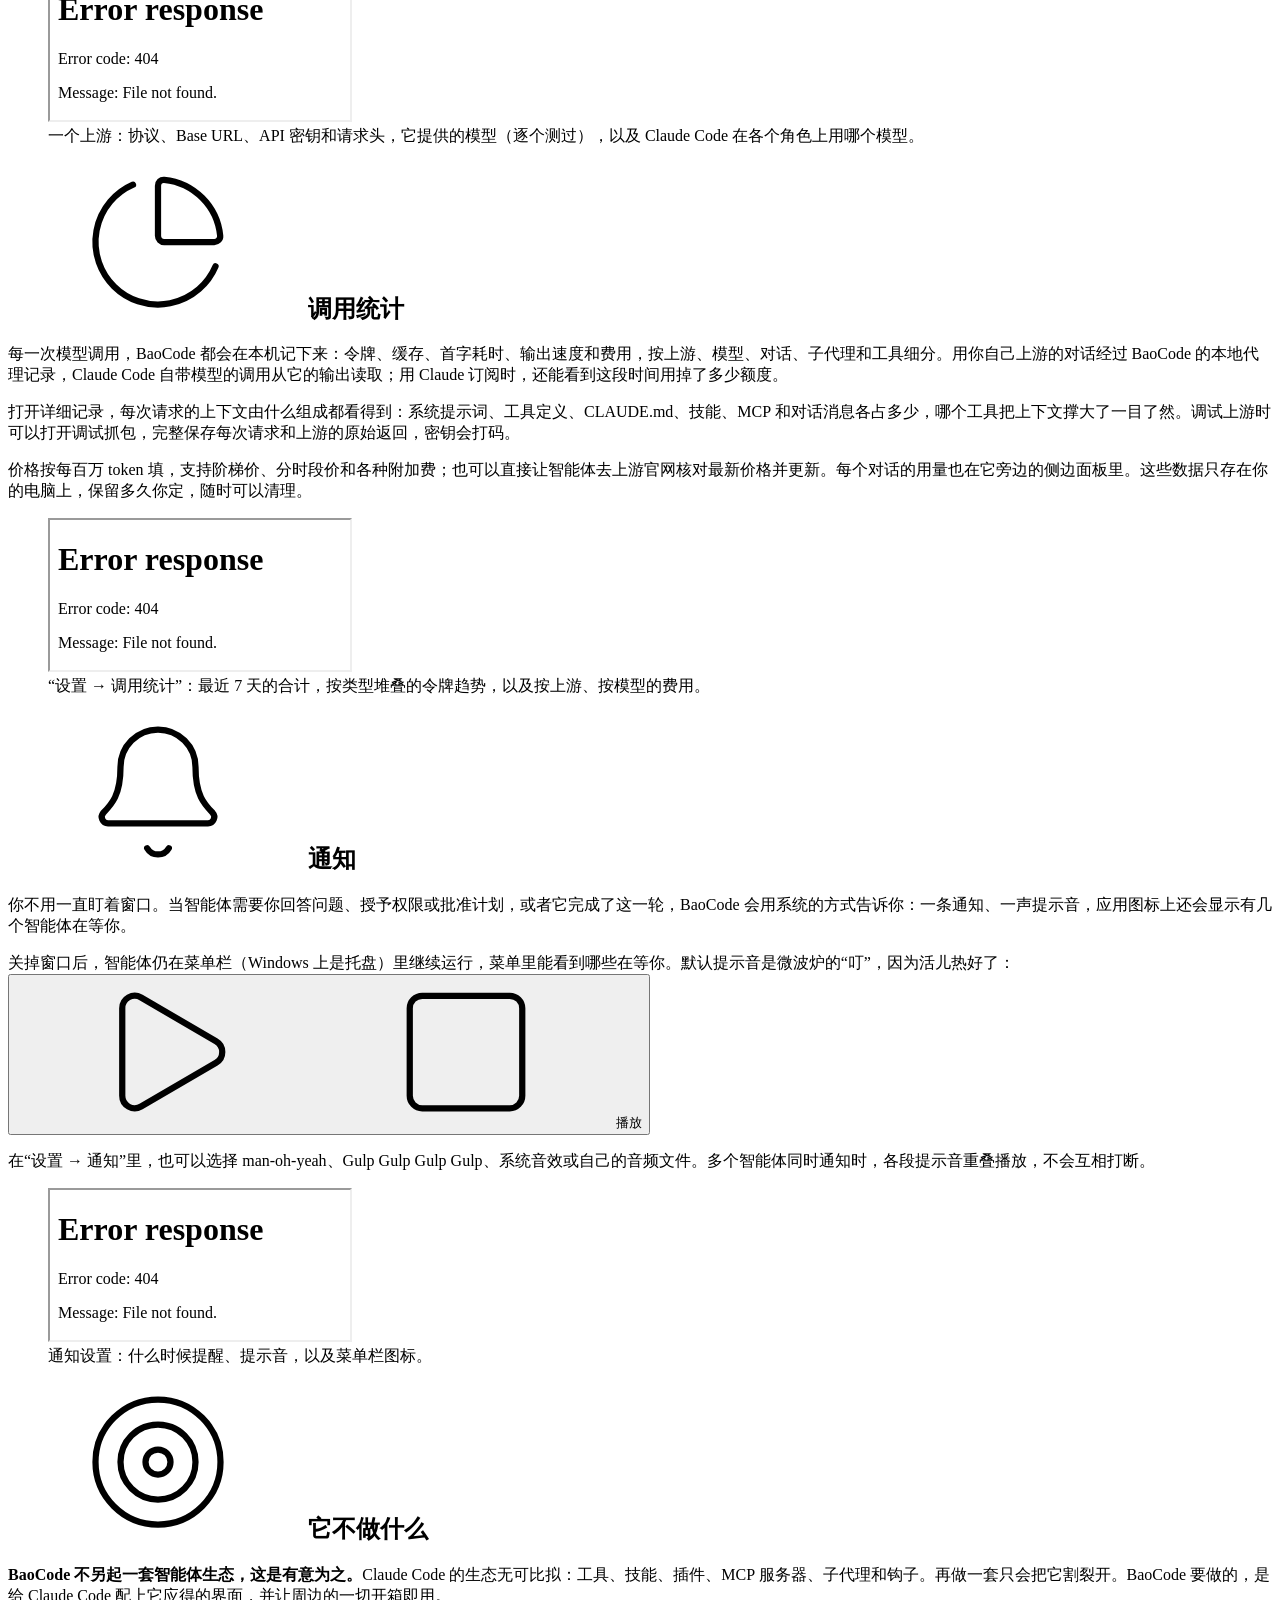
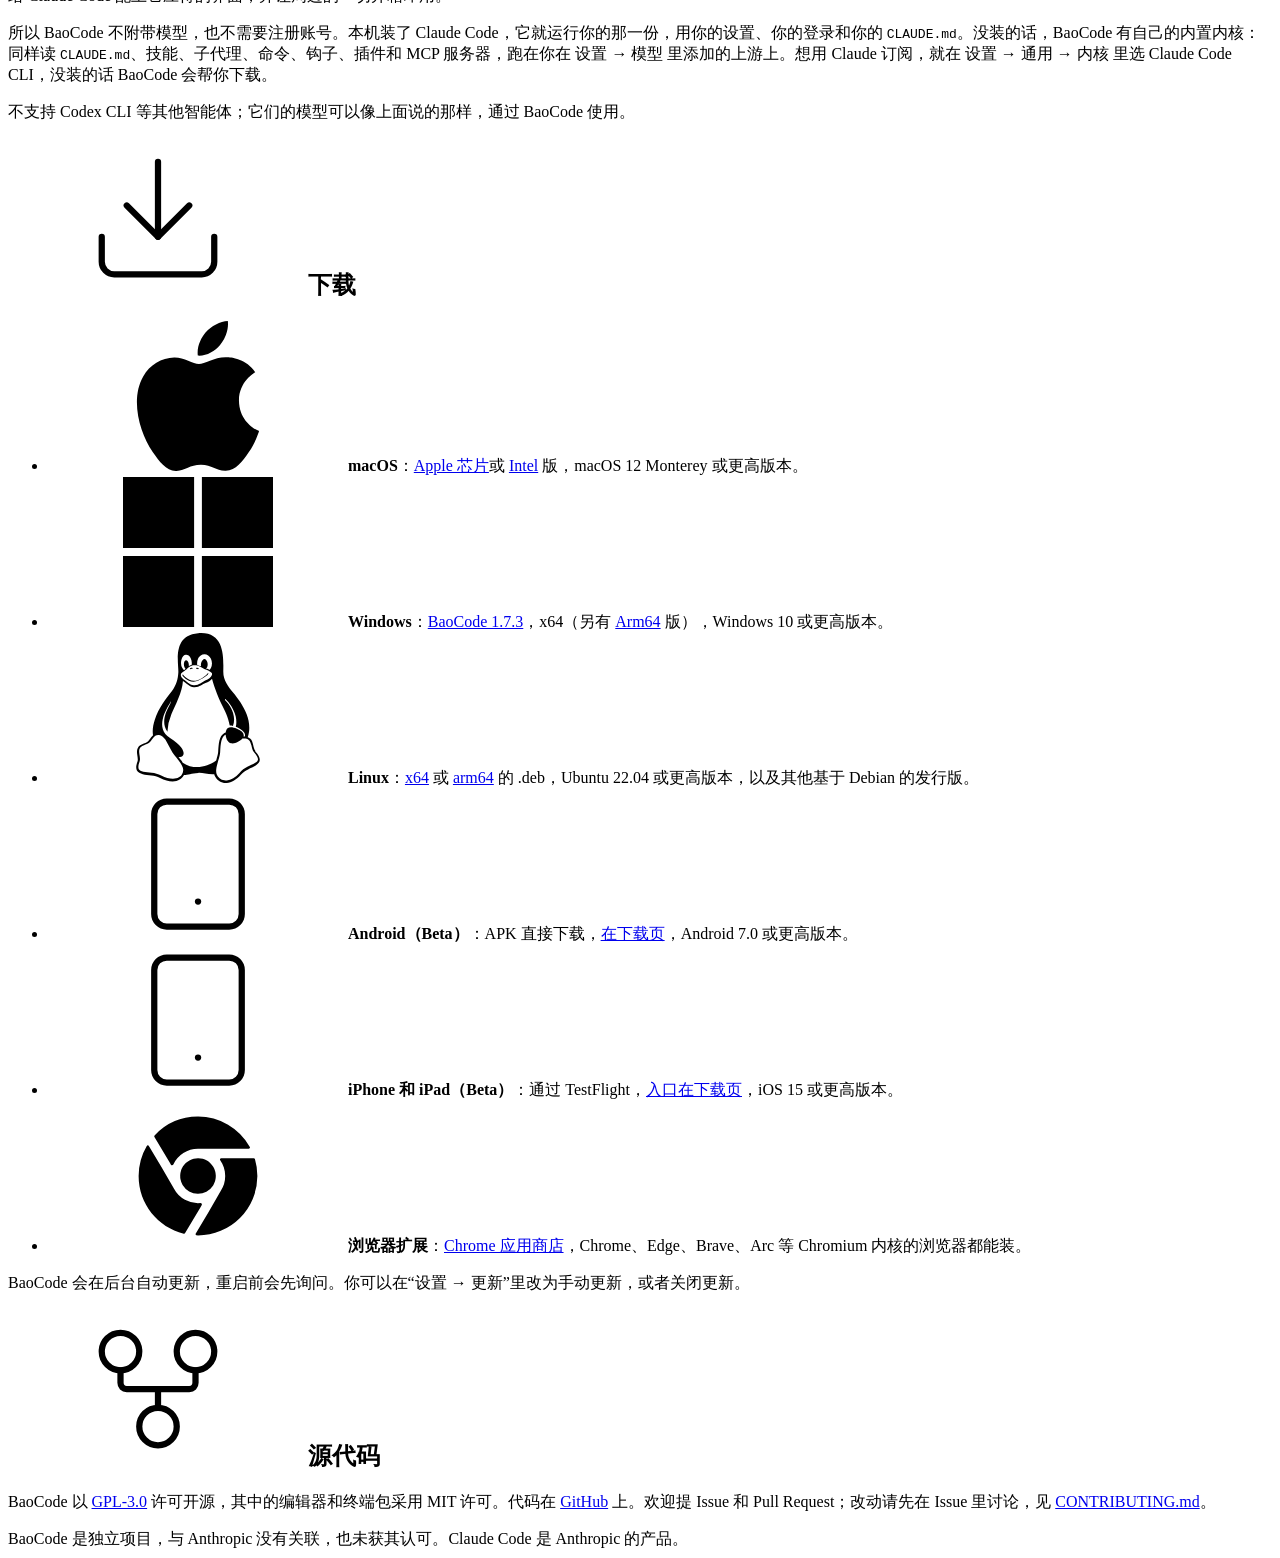
==== commit 10c0cd56: "merge: 整合官方 main 210bbbdc" ====
--- a/site/zh/index.html
+++ b/site/zh/index.html
@@ -26,6 +26,7 @@
   <symbol id="ic-server" viewBox="0 0 24 24"><g fill="none" stroke="currentColor" stroke-linecap="round" stroke-linejoin="round"><rect width="20" height="8" x="2" y="2" rx="2" ry="2"/><rect width="20" height="8" x="2" y="14" rx="2" ry="2"/><path d="M6 6h.01M6 18h.01"/></g></symbol>
   <symbol id="ic-puzzle" viewBox="0 0 24 24"><path fill="none" stroke="currentColor" stroke-linecap="round" stroke-linejoin="round" d="M15.39 4.39a1 1 0 0 0 1.68-.474a2.5 2.5 0 1 1 3.014 3.015a1 1 0 0 0-.474 1.68l1.683 1.682a2.414 2.414 0 0 1 0 3.414L19.61 15.39a1 1 0 0 1-1.68-.474a2.5 2.5 0 1 0-3.014 3.015a1 1 0 0 1 .474 1.68l-1.683 1.682a2.414 2.414 0 0 1-3.414 0L8.61 19.61a1 1 0 0 0-1.68.474a2.5 2.5 0 1 1-3.014-3.015a1 1 0 0 0 .474-1.68l-1.683-1.682a2.414 2.414 0 0 1 0-3.414L4.39 8.61a1 1 0 0 1 1.68.474a2.5 2.5 0 1 0 3.014-3.015a1 1 0 0 1-.474-1.68l1.683-1.682a2.414 2.414 0 0 1 3.414 0z"/></symbol>
   <symbol id="ic-sparkles" viewBox="0 0 24 24"><g fill="none" stroke="currentColor" stroke-linecap="round" stroke-linejoin="round"><path d="M11.017 2.814a1 1 0 0 1 1.966 0l1.051 5.558a2 2 0 0 0 1.594 1.594l5.558 1.051a1 1 0 0 1 0 1.966l-5.558 1.051a2 2 0 0 0-1.594 1.594l-1.051 5.558a1 1 0 0 1-1.966 0l-1.051-5.558a2 2 0 0 0-1.594-1.594l-5.558-1.051a1 1 0 0 1 0-1.966l5.558-1.051a2 2 0 0 0 1.594-1.594zM20 2v4m2-2h-4"/><circle cx="4" cy="20" r="2"/></g></symbol>
+  <symbol id="ic-chart-pie" viewBox="0 0 24 24"><g fill="none" stroke="currentColor" stroke-linecap="round" stroke-linejoin="round"><path d="M21 12c.552 0 1.005-.449.95-.998a10 10 0 0 0-8.953-8.951c-.55-.055-.998.398-.998.95v8a1 1 0 0 0 1 1z"/><path d="M21.21 15.89A10 10 0 1 1 8 2.83"/></g></symbol>
   <symbol id="ic-bell" viewBox="0 0 24 24"><path fill="none" stroke="currentColor" stroke-linecap="round" stroke-linejoin="round" d="M10.268 21a2 2 0 0 0 3.464 0m-10.47-5.674A1 1 0 0 0 4 17h16a1 1 0 0 0 .74-1.673C19.41 13.956 18 12.499 18 8A6 6 0 0 0 6 8c0 4.499-1.411 5.956-2.738 7.326"/></symbol>
   <symbol id="ic-target" viewBox="0 0 24 24"><g fill="none" stroke="currentColor" stroke-linecap="round" stroke-linejoin="round"><circle cx="12" cy="12" r="10"/><circle cx="12" cy="12" r="6"/><circle cx="12" cy="12" r="2"/></g></symbol>
   <symbol id="ic-download" viewBox="0 0 24 24"><g fill="none" stroke="currentColor" stroke-linecap="round" stroke-linejoin="round"><path d="M12 15V3m9 12v4a2 2 0 0 1-2 2H5a2 2 0 0 1-2-2v-4"/><path d="m7 10l5 5l5-5"/></g></symbol>
@@ -53,6 +54,32 @@
   <a class="lang" href="/" hreflang="en" lang="en">English</a>
 </header>
 
+<section class="reviews" aria-label="用户的评价">
+  <ul class="reel">
+    <li class="long"><span class="who"><img src="/reviews/3.webp" alt="">QQ 用户<small>QQ</small></span><blockquote>速度非常快，内存占用非常少，我现在平常开发都使用 BaoCode，还可以躺在床上用手机就把任务完成了！</blockquote></li>
+    <li><span class="who"><span class="avatar">匿</span>匿名</span><blockquote>比 Cursor 快多了，也很快速准确，头个感觉可以跟 CC 一较高低的存在。</blockquote></li>
+    <li><span class="who"><img src="/reviews/5.webp" alt=""><a href="https://github.com/kaka30000">kaka1987</a><small><svg class="ic" aria-hidden="true"><use href="#ic-github"/></svg>kaka30000</small></span><blockquote>比 Cursor 好用多了，支持，打造最佳工具，成倍放大 LLM 效率。</blockquote></li>
+    <li><span class="who"><span class="avatar">大</span>大木</span><blockquote>无敌，没别的。无敌好用。</blockquote></li>
+    <li><span class="who"><img src="/reviews/2.webp" alt="">QQ 用户<small>QQ</small></span><blockquote>轻量，流畅，不占内存。</blockquote></li>
+    <li class="long"><span class="who"><img src="/reviews/1.webp" alt=""><a href="https://github.com/calonye">Kelen</a><small><svg class="ic" aria-hidden="true"><use href="#ic-github"/></svg>calonye</small></span><blockquote>在 BaoCode 身上，我看到了团队倾注的热爱与匠心打磨，它是一款有追求、更焕发着蓬勃生命力的产品。</blockquote></li>
+    <li><span class="who"><img src="/reviews/8.webp" alt=""><a href="https://github.com/zkldwxz">zkldwxz</a><small><svg class="ic" aria-hidden="true"><use href="#ic-github"/></svg>zkldwxz</small></span><blockquote>主题亮眼，交互棒棒的，还有最好的！高性能啊！</blockquote></li>
+    <li><span class="who"><span class="avatar">佚</span>佚名</span><blockquote>牛逼</blockquote></li>
+    <li><span class="who"><span class="avatar">匿</span>匿名</span><blockquote>Stash 功能真是神器。</blockquote></li>
+    <li><span class="who"><img src="/reviews/4.webp" alt="">QQ 用户<small>QQ</small></span><blockquote>丝滑，便捷，效率高，功能多，开发者堪比阿拉丁神灯！</blockquote></li>
+    <li><span class="who"><span class="avatar">鱼</span>会飞的鱼</span><blockquote>好用，工作中的好帮手，随时随地可以开发工作。</blockquote></li>
+    <li class="long"><span class="who"><span class="avatar">K</span>katkitkat</span><blockquote>让 IDE 在 AI 时代下有了兼顾多者的选择，在众多重型 IDE 中脱颖而出，成为一个兼顾性能、效率与跨平台的新选择。</blockquote></li>
+    <li><span class="who"><img src="/reviews/6.webp" alt=""><a href="https://github.com/NmouZh">NmouZh</a><small><svg class="ic" aria-hidden="true"><use href="#ic-github"/></svg>NmouZh</small></span><blockquote>还是 BaoCode 的用的不烧心。</blockquote></li>
+    <li><span class="who"><img src="/reviews/9.webp" alt=""><a href="https://github.com/Roshin0320">roshin</a><small><svg class="ic" aria-hidden="true"><use href="#ic-github"/></svg>Roshin0320</small></span><blockquote>好用、爱用。</blockquote></li>
+    <li><span class="who"><span class="avatar"><svg class="ic" aria-hidden="true"><use href="#ic-github"/></svg></span>GitHub 用户</span><blockquote>好用是好用，我觉得要支持多一点 CLI 就好了，比如 Codex，嘻嘻~</blockquote></li>
+    <li><span class="who"><img src="/reviews/7.webp" alt="">QQ 用户<small>QQ</small></span><blockquote>牛逼！！！</blockquote></li>
+    <li class="long"><span class="who"><img src="/reviews/10.webp" alt="">QQ 用户<small>QQ</small></span><blockquote>基本功能都有了，审美在线，非常好用，强烈推荐～同时希望作者开足马力修 bug、完善体验。</blockquote></li>
+    <li><span class="who"><span class="avatar">匿</span>匿名</span><blockquote>躺床上写代码，真是好体验。</blockquote></li>
+    <li class="long"><span class="who"><span class="avatar">Q</span>QQ 用户<small>QQ</small></span><blockquote>用 BaoCode vibe coding 非常丝滑，功能也很完善，非常好的项目！希望博主不要停，遥遥领先！</blockquote></li>
+    <li><span class="who"><span class="avatar">匿</span>匿名</span><blockquote>BYOK 到 BaoCode，越来越棒 🎉</blockquote></li>
+  </ul>
+</section>
+<p class="say-line">用过 BaoCode？<button type="button" data-say-open>说一句</button></p>
+
 <main class="page">
   <nav class="toc" aria-label="目录">
     <div class="label">目录</div>
@@ -69,6 +96,7 @@
       <li><a href="#mobile"><svg class="ic" aria-hidden="true"><use href="#ic-smartphone"/></svg>手机</a></li>
       <li><a href="#customize"><svg class="ic" aria-hidden="true"><use href="#ic-puzzle"/></svg>技能与 MCP</a></li>
       <li><a href="#models"><svg class="ic" aria-hidden="true"><use href="#ic-sparkles"/></svg>任意模型</a></li>
+      <li><a href="#usage"><svg class="ic" aria-hidden="true"><use href="#ic-chart-pie"/></svg>调用统计</a></li>
       <li><a href="#notifications"><svg class="ic" aria-hidden="true"><use href="#ic-bell"/></svg>通知</a></li>
       <li><a href="#limits"><svg class="ic" aria-hidden="true"><use href="#ic-target"/></svg>它不做什么</a></li>
       <li><a href="#download"><svg class="ic" aria-hidden="true"><use href="#ic-download"/></svg>下载</a></li>
@@ -91,9 +119,9 @@
   </div>
 
   <figure>
-    <div class="img" data-src="/shots/main.webp"><img decoding="async" src="/shots/main.webp" width="1568" height="976" alt="BaoCode 的主窗口，两个对话并排，模型选择器已打开" fetchpriority="high"></div>
-    <div class="img" data-src="/shots/main-ide.webp"><img decoding="async" loading="lazy" src="/shots/main-ide.webp" width="1568" height="1007" alt="Fast IDE，对话停靠在编辑器和终端旁边"></div>
-    <figcaption>上：BaoCode 的主窗口，智能体按项目分组，两个对话并排进行，后台智能体同时在运行，模型选择器已打开。下：Fast IDE，对话停靠在编辑器和终端旁边，Claude 正在运行五个分析智能体；选中的代码作为引用放进了消息。</figcaption>
+    <div class="img mock"><iframe src="/mocks/chat" title="BaoCode 的主窗口：按项目分组的智能体、有两个后台智能体在运行的对话，以及这次的改动" tabindex="-1" style="aspect-ratio:1200/760"></iframe></div>
+    <div class="img mock"><iframe src="/mocks/ide" title="Fast IDE，对话停靠在编辑器和终端旁边" loading="lazy" tabindex="-1" style="aspect-ratio:1200/760"></iframe></div>
+    <figcaption>上：BaoCode 的主窗口，智能体按项目分组；对话里两个后台智能体正在跑回归测试，右边是这次的改动和提交图。下：Fast IDE，对话停靠在编辑器和终端旁边，选中的三行代码作为引用放进了消息。</figcaption>
   </figure>
 
   <h2 id="why"><svg class="ic" aria-hidden="true"><use href="#ic-lightbulb"/></svg>为什么做它</h2>
@@ -112,12 +140,12 @@
     <li><svg class="ic" aria-hidden="true"><use href="#ic-message-square-text"/></svg><span><strong>输入框是富文本编辑器。</strong>从编辑器复制代码，粘贴过来就是对文件和行号的引用；粘贴图片或拖入文件，它们就留在你放进句子的那个位置。用 @ 引用文件，一键「润色」把话理顺，标签和代码原样保留。Claude 还在忙时发出的消息会排在输入框上方，依次发送，也能撤回或插队。</span></li>
   </ul>
   <figure>
-    <div class="img" data-src="/shots/composer.webp"><img decoding="async" loading="lazy" src="/shots/composer.webp" width="1568" height="1089" alt="一条带五张图片和一个代码引用的已发送消息，重新打开编辑"></div>
-    <figcaption>一条消息里有五张粘贴的图片和一个对 <code>about-claude.html:4-7</code> 的引用，各自以标签的形式嵌在句子里；Claude 处理它的同时，又打开它重新编辑。</figcaption>
-  </figure>
-  <figure>
-    <div class="img" data-src="/shots/goal.webp"><img decoding="async" loading="lazy" src="/shots/goal.webp" width="1568" height="1224" alt="一个朝 /goal 设定的目标推进的对话，目标显示在输入框上方"></div>
-    <figcaption>用 <code>/goal</code> 设定的目标：Claude 朝它推进，输入框上方显示为进行中，并附带已花的时间。</figcaption>
+    <div class="img mock"><iframe src="/mocks/composer" title="一条带五张图片和一个代码引用的已发送消息，重新打开编辑，后面还排着两条" loading="lazy" tabindex="-1" style="aspect-ratio:1000/600"></iframe></div>
+    <figcaption>一条消息里有五张粘贴的图片和一个对 <code>about-claude.html:4-7</code> 的引用，各自以标签的形式嵌在句子里；Claude 处理它的同时，又打开它重新编辑；输入框上方还排着两条。</figcaption>
+  </figure>
+  <figure>
+    <div class="img mock"><iframe src="/mocks/goal" title="一个朝 /goal 设定的目标推进的对话，目标显示在输入框上方" loading="lazy" tabindex="-1" style="aspect-ratio:1100/680"></iframe></div>
+    <figcaption>用 <code>/goal</code> 设定的目标：Claude 朝它推进，输入框上方显示为进行中，并附带已花的时间；展开能看到它为什么还没达成。</figcaption>
   </figure>
 
   <h2 id="browser"><svg class="ic" aria-hidden="true"><use href="#ic-globe"/></svg>你的 Chrome，agent 的 DevTools<span class="pill-new">新推出</span></h2>
@@ -177,9 +205,9 @@
   <p>不止自带的那些：在扩展视图里搜索 Open VSX，或者拖进一个 <code>.vsix</code>，就能装上 VS Code 的颜色主题和文件图标主题。我们自己也做了一套 Bao Dark 和 Bao Light，作为默认主题。</p>
   <p>BaoCode 对整个 VS Code 也是这么做的：留下最重要的部分，装进 Windows 上 16 MB 的安装包里。</p>
   <figure>
-    <div class="img" data-src="/shots/themes-light.webp"><img decoding="async" loading="lazy" src="/shots/themes-light.webp" width="1568" height="974" alt="浅色主题下的 BaoCode 主窗口，打开了搜索"></div>
-    <div class="img" data-src="/shots/themes-dark.webp"><img decoding="async" loading="lazy" src="/shots/themes-dark.webp" width="1568" height="996" alt="Kimbie Dark 主题下的 Fast IDE，打开了颜色主题列表"></div>
-    <figcaption>上：浅色主题下的主窗口，打开了可同时搜索智能体、对话、文件和操作的搜索框。下：Kimbie Dark 主题下的 Fast IDE，主题选自 VS Code 自带的浅色和深色主题。</figcaption>
+    <div class="img mock"><iframe src="/mocks/chat?theme=light" title="Bao Light 主题下的 BaoCode 主窗口" loading="lazy" tabindex="-1" style="aspect-ratio:1200/760"></iframe></div>
+    <div class="img mock"><iframe src="/mocks/ide?theme=kimbie&amp;show=picker" title="Kimbie Dark 主题下的 Fast IDE，打开了颜色主题列表" loading="lazy" tabindex="-1" style="aspect-ratio:1200/760"></iframe></div>
+    <figcaption>上：Bao Light 主题下的主窗口。下：Kimbie Dark 主题下的 Fast IDE，打开了颜色主题列表，里面是 VS Code 自带的浅色和深色主题。</figcaption>
   </figure>
 
   <h2 id="tools"><svg class="ic" aria-hidden="true"><use href="#ic-code"/></svg>Fast IDE</h2>
@@ -188,13 +216,14 @@
   <p>提交信息由 Claude Code 来写：它读你的改动，起草好提交信息，你修改后提交即可。它怎么写也可以自定义。获取、拉取、推送都在这里；提交图能显示所有分支，标出每个提交在哪些分支和标签上；多仓库的项目和子模块各自独立。</p>
   <p>想盯着 agent 写代码，就打开「以 Diff 显示智能体改动」：它每改一个文件，就以 Diff 打开，随改随看。</p>
   <figure>
-    <div class="img" data-src="/shots/ide.webp"><img decoding="async" loading="lazy" src="/shots/ide.webp" width="1568" height="1157" alt="Fast IDE：源代码管理、编辑器和终端"></div>
+    <div class="img mock"><iframe src="/mocks/scm" title="Fast IDE：源代码管理、编辑器和终端" loading="lazy" tabindex="-1" style="aspect-ratio:1200/740"></iframe></div>
     <figcaption>Fast IDE：源代码管理（包括 Claude Code 起草的提交信息和提交图）、编辑器和终端。</figcaption>
   </figure>
 
   <h2 id="remote"><svg class="ic" aria-hidden="true"><use href="#ic-server"/></svg>SSH 远程项目</h2>
   <p>代码不必放在你自己的电脑上。通过 SSH 打开 Linux 服务器上的文件夹，体验和 VS Code 的 Remote-SSH 一样：窗口留在本机，文件、搜索、Git、终端、语言服务器和 Claude Code 都在服务器上运行，就在代码旁边。</p>
   <p>从 <code>~/.ssh/config</code> 里选一台主机，或者直接输入 <code>user@host</code>，再选一个文件夹就行。远程项目和其他项目一起列在侧栏里，标着所在的主机；新对话也可以从输入框上方的文件夹菜单直接在远程项目里开始。服务器上没有 Claude Code 时，BaoCode 会帮你装好，你添加的模型在那边也能用。</p>
+  <p>服务器和你的电脑之间也没有隔阂。手机插在本机上，服务器上的 <code>adb</code> 就能直接用它：在服务器上开发 Android 应用，装到你手里的手机上运行。在服务器上启动的开发服务器，会自动在本机浏览器里打开；任何端口都可以在侧边面板的“端口”里双向转发。服务器上的智能体还能在两台机器之间传文件，也能在你的电脑上执行命令，默认每次都先问你。每台主机默认都开着，可以在“设置 → SSH 服务器”里单独关掉。</p>
   <p>连接断了，BaoCode 会自己重连；被打断的对话，发下一条消息时就会接着进行。连不上主机时，它会告诉你原因，点一下就能重试。</p>
   <p>服务器需要是 Linux（x64 或 arm64）。SSH 密钥、ssh-agent 和密码登录都可以，密码可以记在系统钥匙串里；登录时要输入的验证码也会在 BaoCode 里问你。</p>
 
@@ -205,8 +234,8 @@
   <h2 id="customize"><svg class="ic" aria-hidden="true"><use href="#ic-puzzle"/></svg>技能、MCP 服务器及其他</h2>
   <p>Claude Code 能用来扩展的一切都集中在一处：插件、MCP 服务器、技能、子代理、规则、命令和钩子，可以对你全局生效，也可以只用于某个项目。你在 claude.ai 上的技能也会出现在这里。</p>
   <figure>
-    <div class="img" data-src="/shots/customize.webp"><img decoding="async" loading="lazy" src="/shots/customize.webp" width="1568" height="1164" alt="BaoCode 的自定义页面，列出从 claude.ai 同步来的技能"></div>
-    <figcaption>自定义：插件、MCP 服务器、技能、子代理、规则、命令和钩子，图中是从 claude.ai 同步来的技能。</figcaption>
+    <div class="img mock"><iframe src="/mocks/customize" title="BaoCode 的自定义页面，列出项目里的技能和从 claude.ai 同步来的技能" loading="lazy" tabindex="-1" style="aspect-ratio:1100/700"></iframe></div>
+    <figcaption>自定义：插件、MCP 服务器、技能、子代理、规则、命令和钩子，图中是项目里的技能和从 claude.ai 同步来的技能。</figcaption>
   </figure>
 
   <h2 id="models"><svg class="ic" aria-hidden="true"><use href="#ic-sparkles"/></svg>任意模型</h2>
@@ -214,8 +243,17 @@
   <p>有 ChatGPT 套餐的话，直接用 ChatGPT 账号登录，按套餐额度用 Codex 的模型；登录几个账号，额度用完的会自动让给下一个。在支持的站点上点一下「导入」，上游和你的密钥就加好了。添加完可以一键测试每个模型，也可以给上游加自定义请求头。</p>
   <p>API 密钥保存在系统钥匙串里，而不是设置文件中；你还可以为 Claude Code 的每类工作分别指定模型，每个对话也能单独换模型。</p>
   <figure>
-    <div class="img" data-src="/shots/models.webp"><img decoding="async" loading="lazy" src="/shots/models.webp" width="1568" height="1174" alt="在 BaoCode 设置中添加模型上游，协议菜单已打开"></div>
-    <figcaption>添加上游：协议、Base URL 和 API 密钥，它提供的模型，以及 Claude Code 在各个角色上用哪个模型。</figcaption>
+    <div class="img mock"><iframe src="/mocks/models" title="BaoCode 设置里的一个模型上游，协议菜单已打开" loading="lazy" tabindex="-1" style="aspect-ratio:1100/720"></iframe></div>
+    <figcaption>一个上游：协议、Base URL、API 密钥和请求头，它提供的模型（逐个测过），以及 Claude Code 在各个角色上用哪个模型。</figcaption>
+  </figure>
+
+  <h2 id="usage"><svg class="ic" aria-hidden="true"><use href="#ic-chart-pie"/></svg>调用统计</h2>
+  <p>每一次模型调用，BaoCode 都会在本机记下来：令牌、缓存、首字耗时、输出速度和费用，按上游、模型、对话、子代理和工具细分。用你自己上游的对话经过 BaoCode 的本地代理记录，Claude Code 自带模型的调用从它的输出读取；用 Claude 订阅时，还能看到这段时间用掉了多少额度。</p>
+  <p>打开详细记录，每次请求的上下文由什么组成都看得到：系统提示词、工具定义、CLAUDE.md、技能、MCP 和对话消息各占多少，哪个工具把上下文撑大了一目了然。调试上游时可以打开调试抓包，完整保存每次请求和上游的原始返回，密钥会打码。</p>
+  <p>价格按每百万 token 填，支持阶梯价、分时段价和各种附加费；也可以直接让智能体去上游官网核对最新价格并更新。每个对话的用量也在它旁边的侧边面板里。这些数据只存在你的电脑上，保留多久你定，随时可以清理。</p>
+  <figure>
+    <div class="img mock"><iframe src="/mocks/usage" title="BaoCode 设置里的调用统计：最近 7 天的合计、令牌趋势，以及按上游和模型的费用" loading="lazy" tabindex="-1" style="aspect-ratio:1100/800"></iframe></div>
+    <figcaption>“设置 → 调用统计”：最近 7 天的合计，按类型堆叠的令牌趋势，以及按上游、按模型的费用。</figcaption>
   </figure>
 
   <h2 id="notifications"><svg class="ic" aria-hidden="true"><use href="#ic-bell"/></svg>通知</h2>
@@ -223,7 +261,7 @@
   <p>关掉窗口后，智能体仍在菜单栏（Windows 上是托盘）里继续运行，菜单里能看到哪些在等你。默认提示音是微波炉的“叮”，因为活儿热好了：<button class="play" type="button" data-sound="/sounds/microwave-ding.m4a" aria-label="播放通知提示音"><svg class="ic start" aria-hidden="true"><use href="#ic-play"/></svg><svg class="ic stop" aria-hidden="true"><use href="#ic-square"/></svg>播放</button></p>
   <p>在“设置 → 通知”里，也可以选择 man-oh-yeah、Gulp Gulp Gulp Gulp、系统音效或自己的音频文件。多个智能体同时通知时，各段提示音重叠播放，不会互相打断。</p>
   <figure>
-    <div class="img" data-src="/shots/notifications.webp"><img decoding="async" loading="lazy" src="/shots/notifications.webp" width="1568" height="1222" alt="BaoCode 的通知设置"></div>
+    <div class="img mock"><iframe src="/mocks/notifications" title="BaoCode 的通知设置" loading="lazy" tabindex="-1" style="aspect-ratio:1100/600"></iframe></div>
     <figcaption>通知设置：什么时候提醒、提示音，以及菜单栏图标。</figcaption>
   </figure>
 
@@ -250,6 +288,24 @@
   <footer>BaoCode 是独立项目，与 Anthropic 没有关联，也未获其认可。Claude Code 是 Anthropic 的产品。</footer>
 </main>
 
+<!-- What a visitor says of BaoCode (site.js), sent to stats.baocode.dev's /v1/review. -->
+<dialog class="star say" data-say aria-labelledby="say-title">
+  <form data-say-form>
+    <h2 class="plain" id="say-title">说一句</h2>
+    <p>一句话就行，好的坏的都欢迎，不用斟酌措辞。</p>
+    <label class="field"><span>你觉得 BaoCode 怎么样</span><textarea name="text" rows="3" maxlength="500" required placeholder="比如：启动真快"></textarea></label>
+    <label class="field"><span>在哪能找到你<em>选填</em></span><input name="contact" maxlength="200" autocomplete="off" placeholder="主页、GitHub、QQ、微博……什么都行"></label>
+    <p class="hint">我们可能会把这句话放到官网上；留了联系方式的话，会配上你的头像。不留也完全没关系。</p>
+    <div class="get"><button class="button primary" type="submit" data-sending="发送中…">发送</button><button class="button" type="button" data-say-close>算了</button></div>
+    <p class="say-status" role="status" data-say-status data-busy="发得有点快，过一分钟再试试吧。" data-failed="没发出去，稍后再试一次吧。"></p>
+  </form>
+  <div class="done">
+    <h2 class="plain">收到了，谢谢你！</h2>
+    <p>每一句我们都会看。</p>
+    <div class="get"><button class="button" type="button" data-say-close>关闭</button></div>
+  </div>
+</dialog>
+
 <script src="/site.js"></script>
 </body>
 </html>
